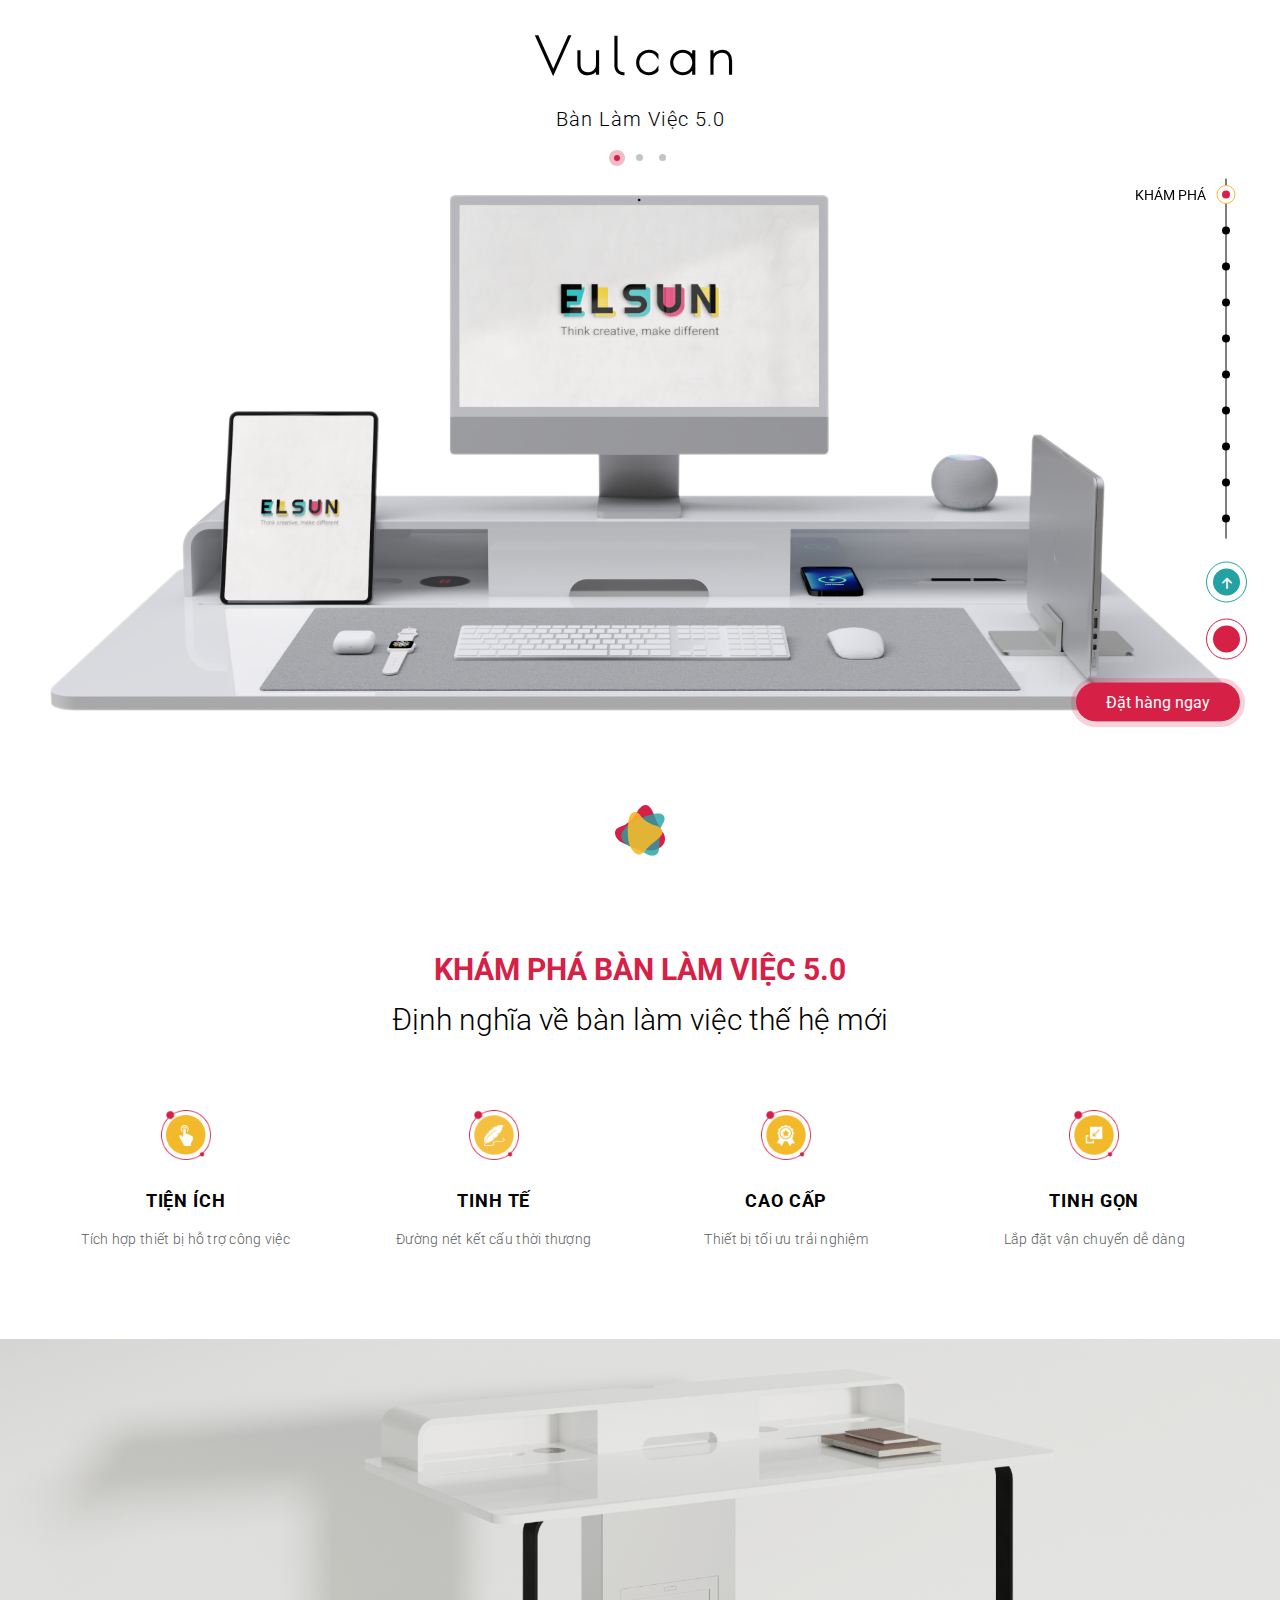
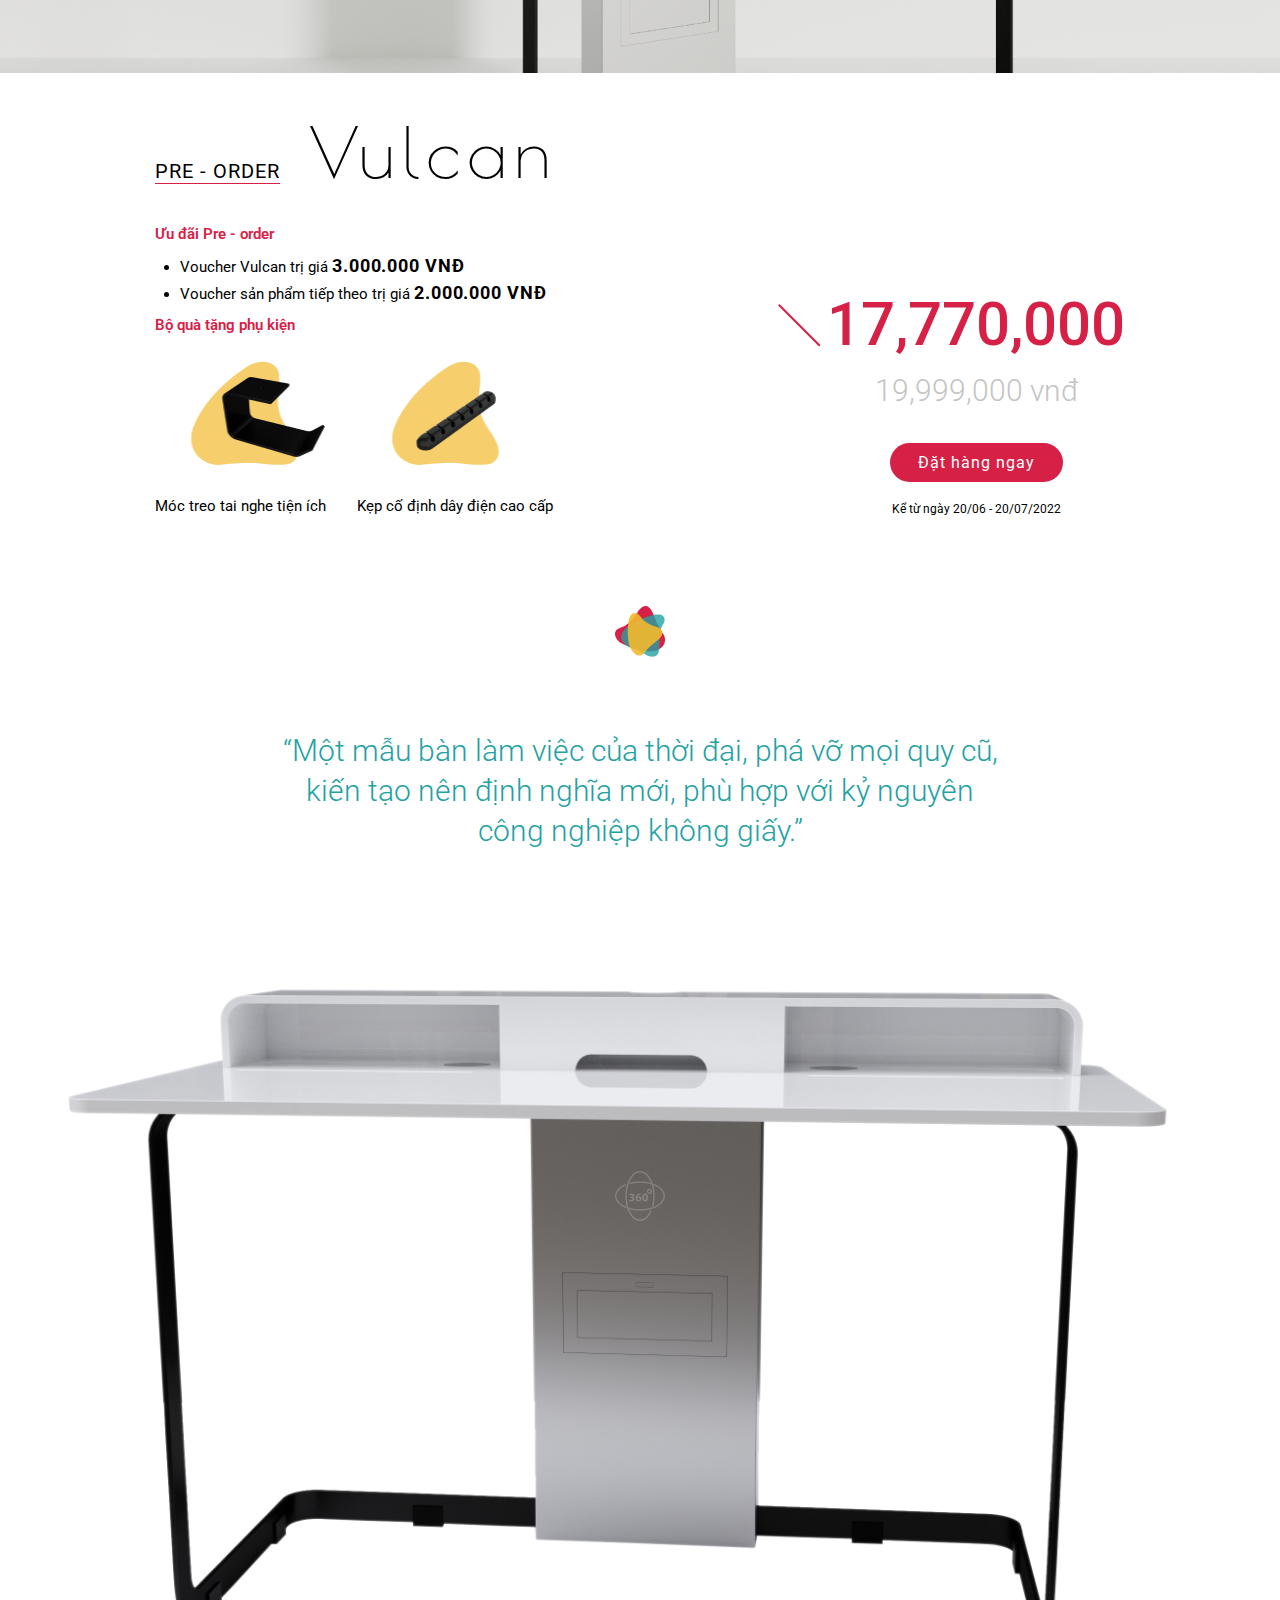
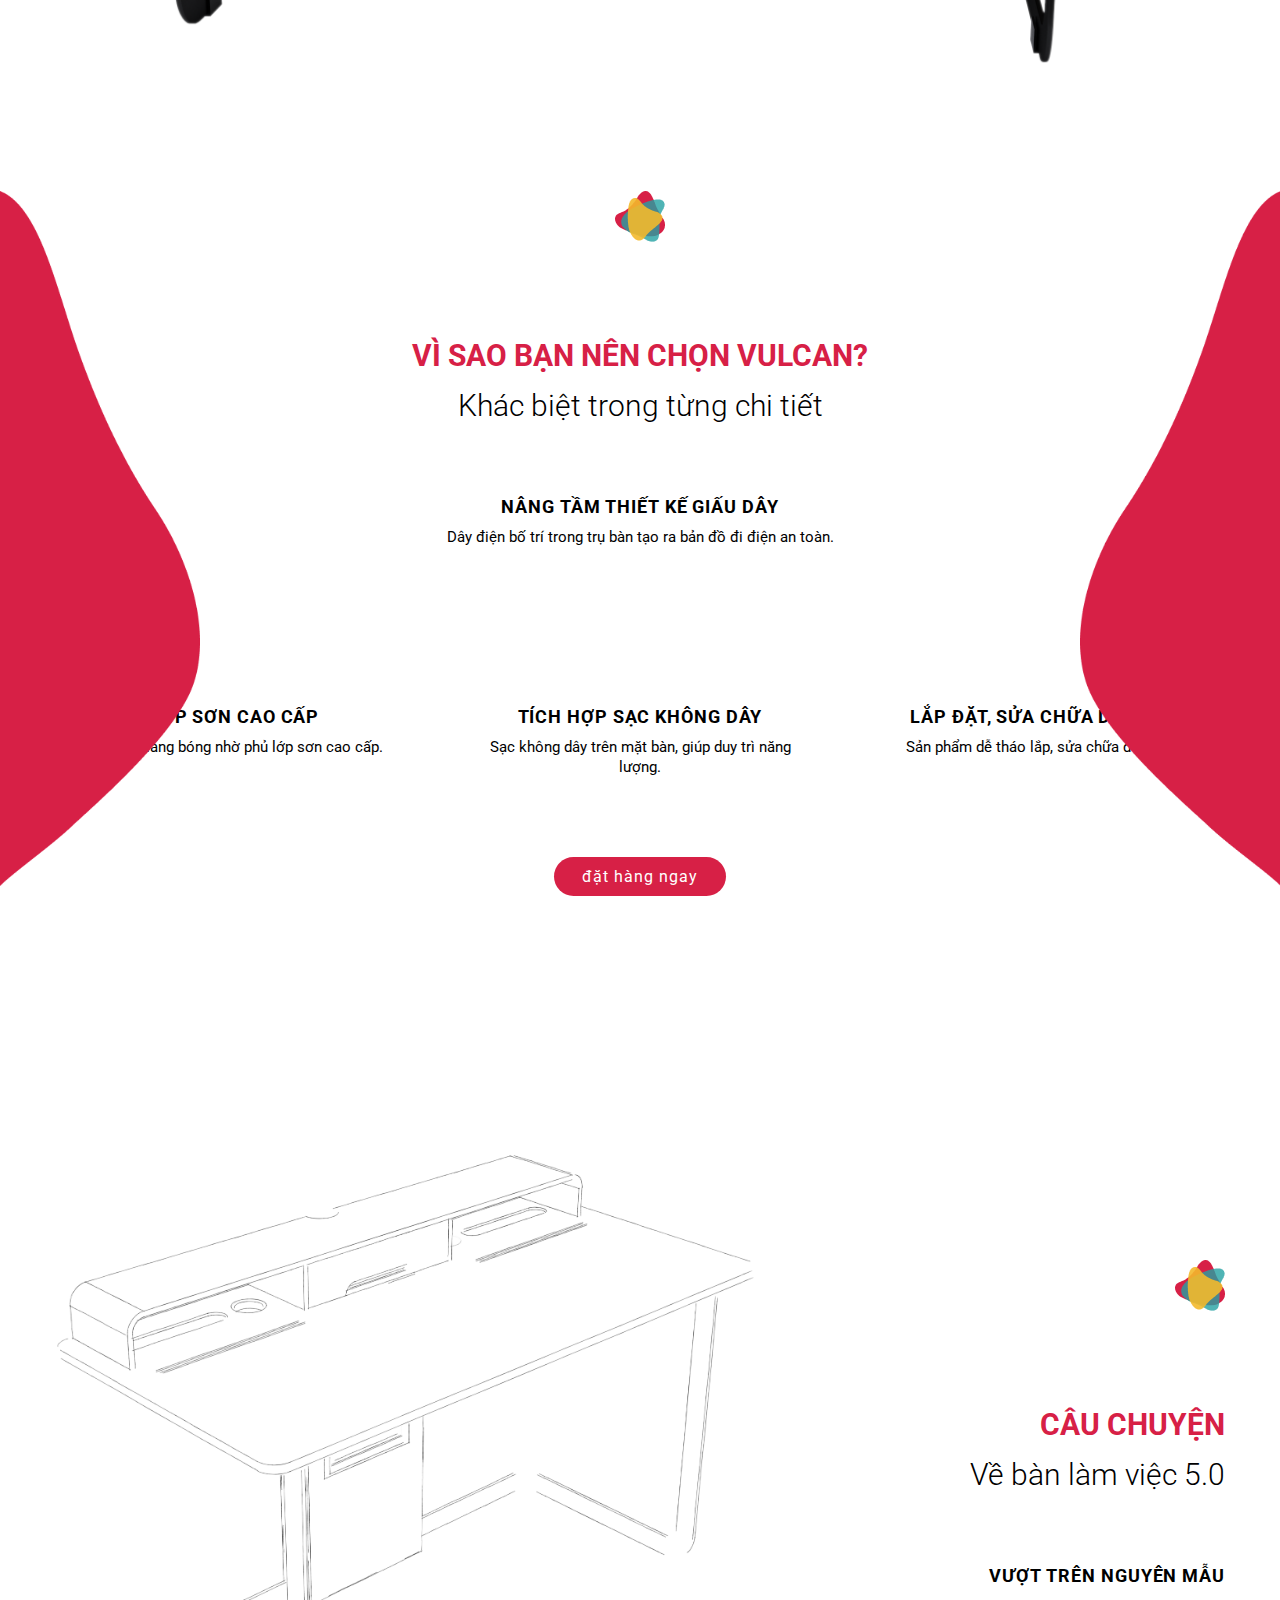
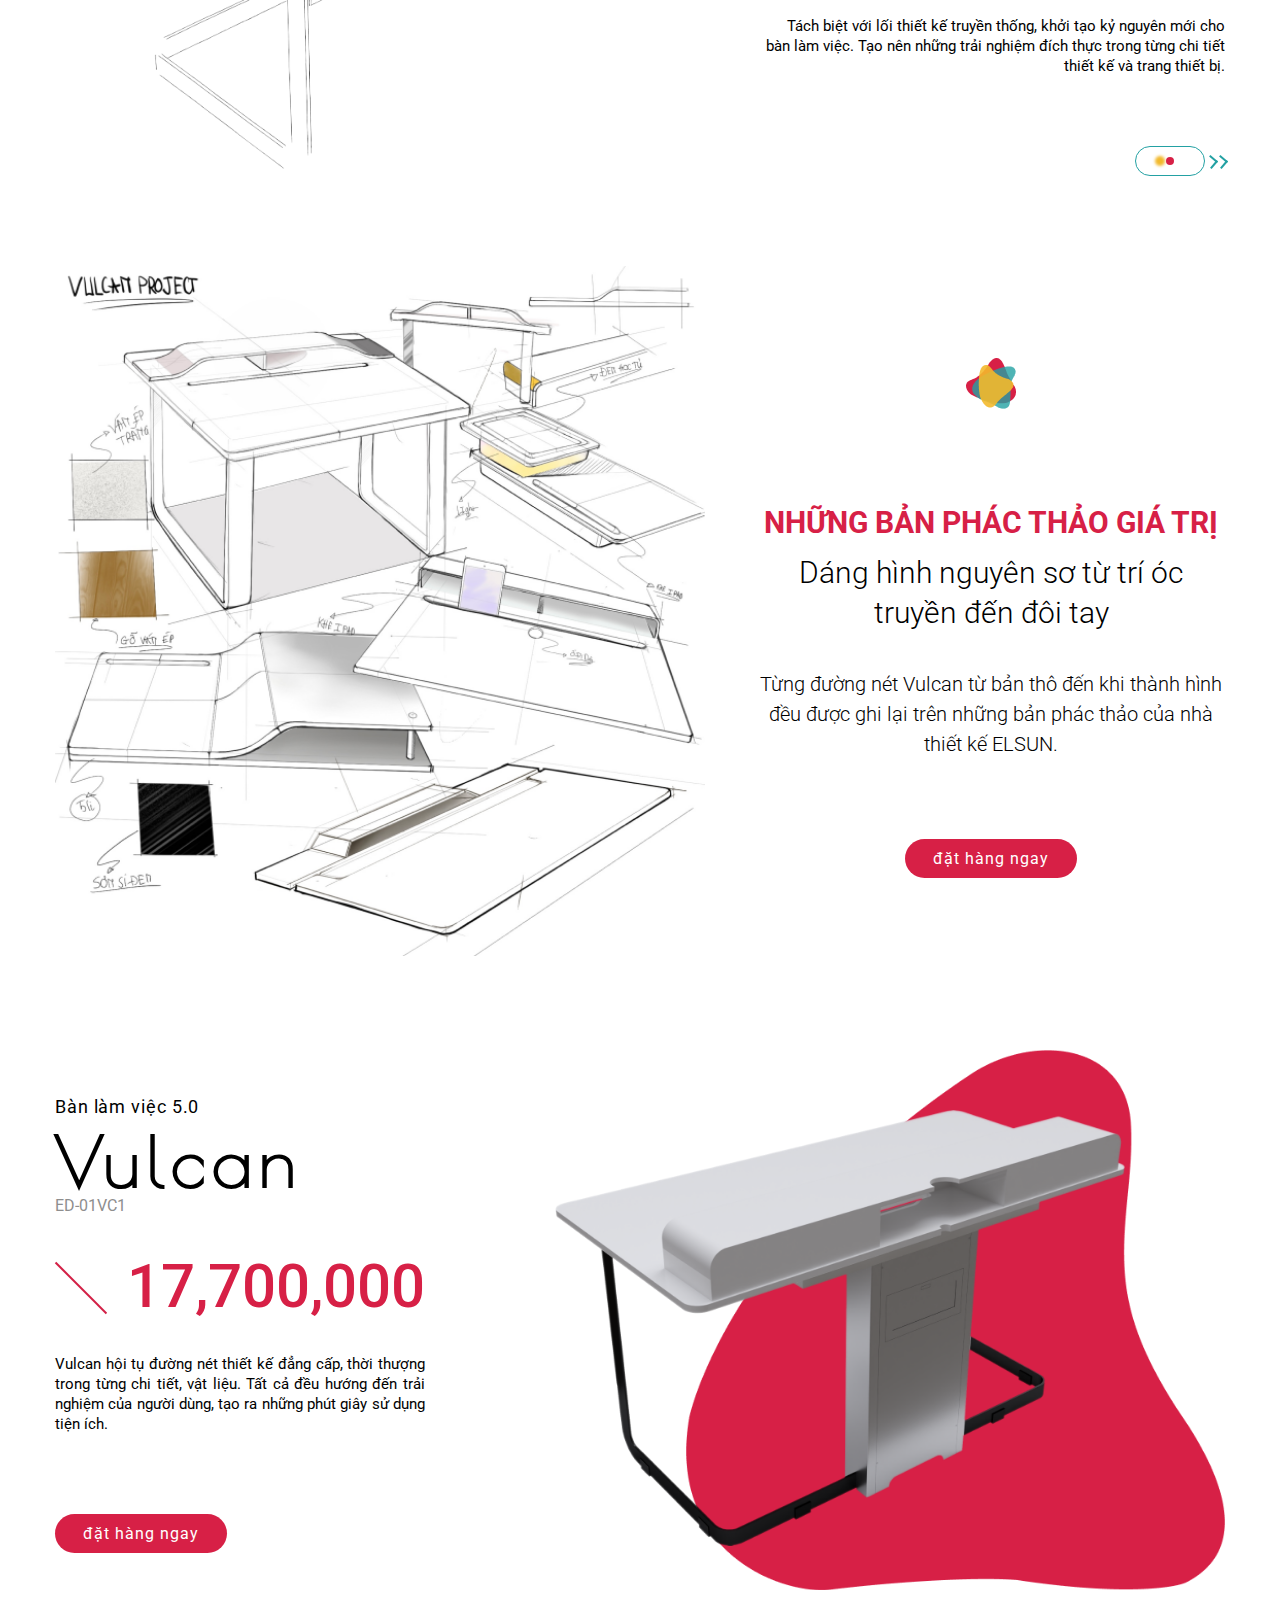
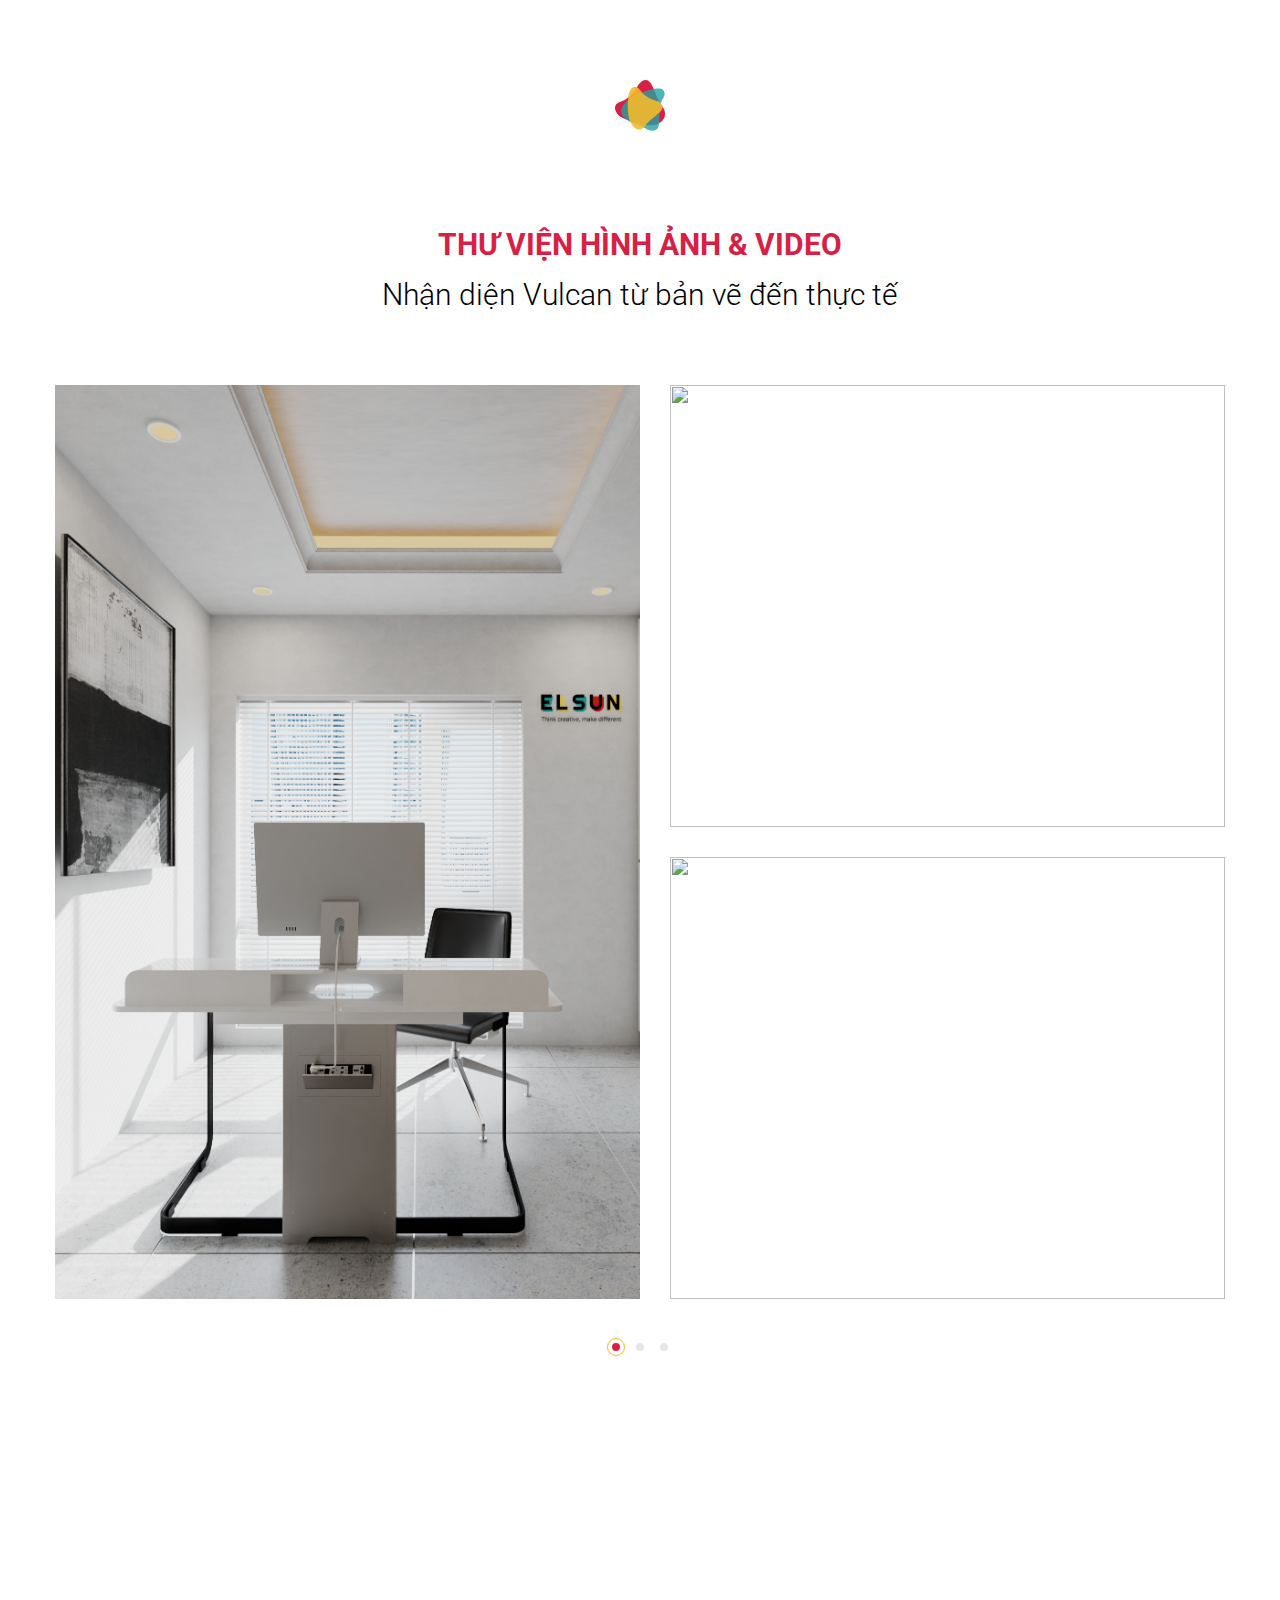
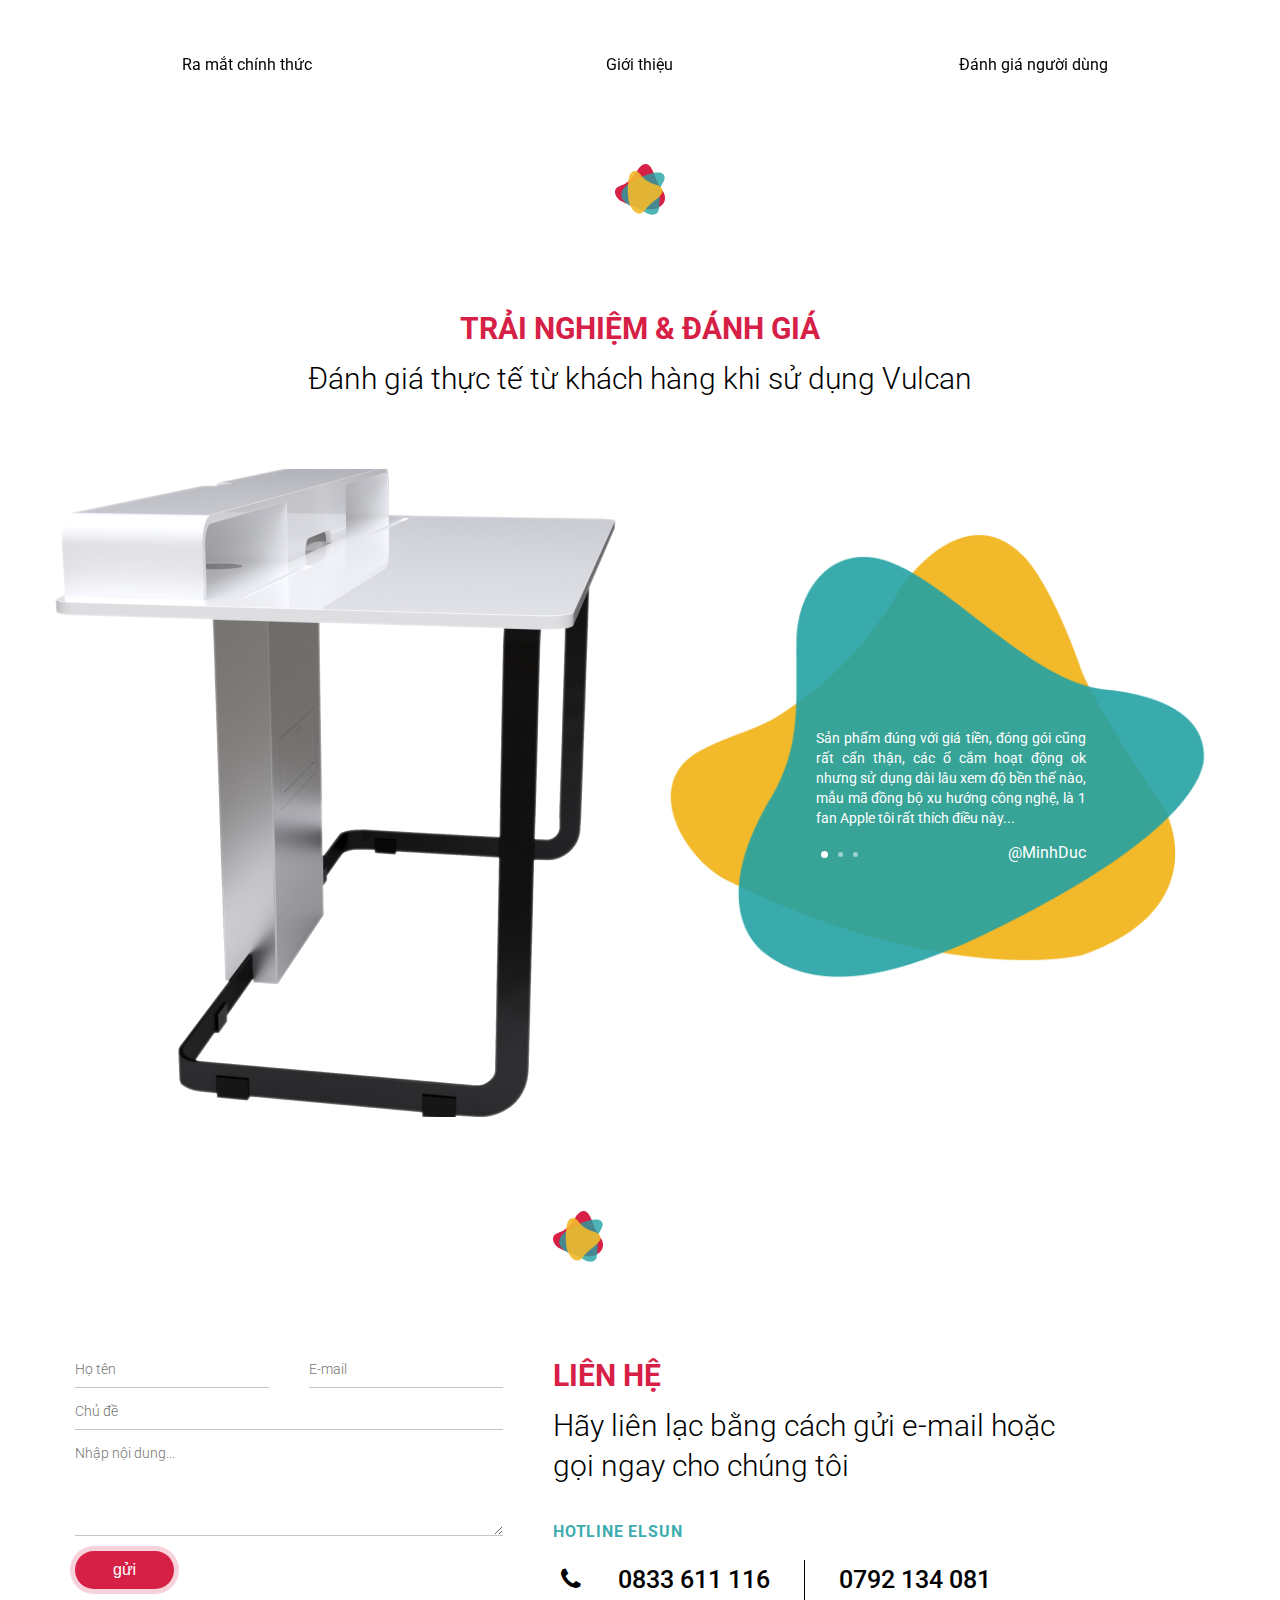
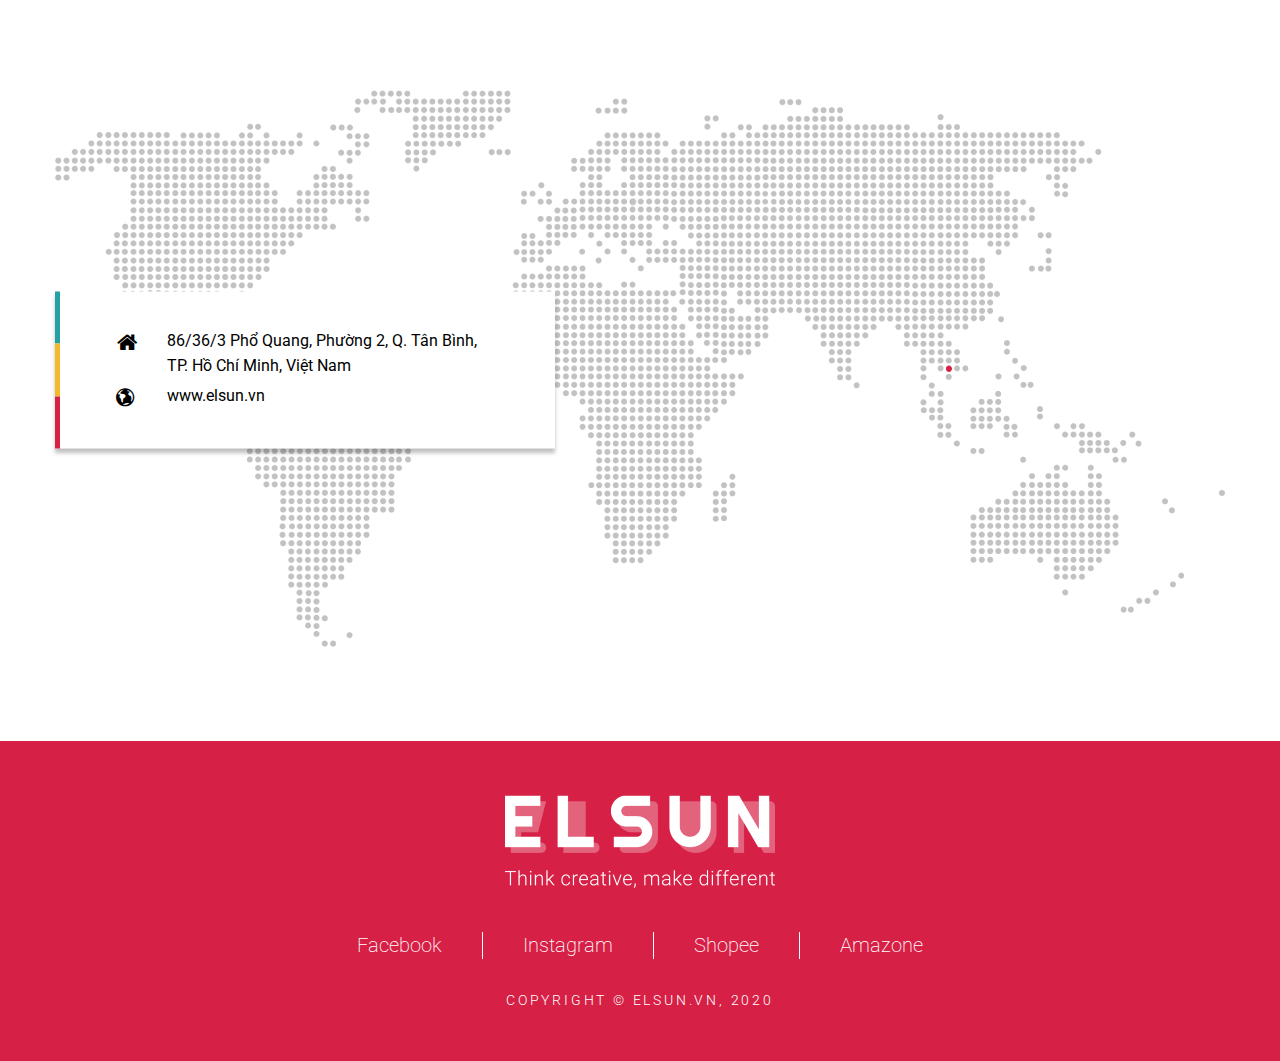
==== index.html @ 7893f5af "15062022" ====
<!DOCTYPE html>
<html lang="en">
  <head>
    <meta charset="UTF-8" />
    <meta http-equiv="X-UA-Compatible" content="IE=edge" />
    <meta name="viewport" content="width=device-width, initial-scale=1.0" />
    <title>VULCAN</title>
    <link rel="stylesheet" href="./assets/css/base.css" />
    <link rel="stylesheet" href="./assets/css/vulcan.css" />
    <link rel="stylesheet" href="./assets/css/multivulcan.css" />
    <link rel="stylesheet" href="./assets/css/fontello.css" />
    <link rel="stylesheet" href="./assets/css/owl.carousel.min.css" />
    <link rel="stylesheet" href="./assets/css/owl.theme.default.min.css" />

    <link
      rel="stylesheet"
      href="https://cdnjs.cloudflare.com/ajax/libs/font-awesome/6.1.1/css/all.min.css"
      integrity="sha512-KfkfwYDsLkIlwQp6LFnl8zNdLGxu9YAA1QvwINks4PhcElQSvqcyVLLD9aMhXd13uQjoXtEKNosOWaZqXgel0g=="
      crossorigin="anonymous"
      referrerpolicy="no-referrer"
    />
  </head>
  <body>
    <div id="app">
      <!-- header -->
      <!-- <section class="mb70px header">
        <div class="container">
          <div class="header-main">
            <div class="header-logo">
              <img src="./assets/images/logo.png" alt="" />
            </div>

            <ul class="header-menu">
              <li class="menu-item">
                <a
                  class="header-links"
                  href="http://www.elsun.vn"
                  target="_blank"
                  rel="noopener noreferrer"
                  ><i class="icon-header icon-globe"></i>www.elsun.vn</a
                >
              </li>
              <li class="menu-item">
                <a class="header-links" href="tel:+0833611166"
                  ><i class="icon-header icon-phone"></i>0833 611 166</a
                >
              </li>
              <li class="menu-item">
                <a class="header-links" href="tel:+0792134081">0792 134 081</a>
              </li>
              <li class="menu-item">
                <a class="header-links" href="tel:+0933316141">0933 316 141</a>
              </li>
            </ul>
            <div class="hamburger">
              <div class="bar"></div>
              <div class="bar"></div>
              <div class="bar"></div>
            </div>
          </div>
        </div>
      </section> -->
      <!-- Test -->
      <!-- Slider -->
      <section class="mb70px slider">
        <div class="container-fluid">
          <div class="slider-main">
            <div class="slider-item">
              <div class="slider-content active">
                <div class="slider-heading">vulcan</div>
                <h1 class="slider-title">bàn làm việc 5.0</h1>
              </div>
              <div class="slider-content">
                <div class="slider-heading">vulcan</div>
                <h1 class="slider-title">Thế hệ nội thất mới</h1>
              </div>
              <div class="slider-content">
                <div class="slider-heading">vulcan</div>
                <h1 class="slider-title">Nhìn - Chạm -Trải nghiệm</h1>
              </div>
            </div>

            <div class="panigation">
              <div class="btn active"></div>
              <div class="btn"></div>
              <div class="btn"></div>
            </div>
            <div class="slider-image">
              <img
                srcset="./assets/images/slider/slider.png 2x"
                alt=""
                class="slider-img"
              />
            </div>
          </div>
        </div>
      </section>
      <!-- Khác biệt -->
      <section id="khampha" class="mb70px different">
        <div class="container">
          <div class="different-main">
            <div class="vulcan-heading">
              <div class="vulcan-image">
                <img src="./assets/images/vector.png" alt="" />
              </div>
              <h1 class="global-title different-title">
                Khám phá bàn làm việc 5.0
              </h1>
              <div class="global-desc different-desc">
                Định nghĩa về bàn làm việc thế hệ mới
              </div>
            </div>

            <div class="different-list">
              <div class="different-item">
                <div class="different-img">
                  <img src="./assets/images/feature/tienich.png" alt="" />
                </div>
                <div class="different-content">
                  <h1 class="global-name different-name">tiện ích</h1>
                  <div class="different-text">
                    Tích hợp thiết bị hỗ trợ công việc
                  </div>
                </div>
              </div>
              <div class="different-item">
                <div class="different-img">
                  <img src="./assets/images/feature/tinhte.png" alt="" />
                </div>
                <div class="different-content">
                  <h1 class="global-name different-name">Tinh tế</h1>
                  <div class="different-text">
                    Đường nét kết cấu thời thượng
                  </div>
                </div>
              </div>
              <div class="different-item">
                <div class="different-img">
                  <img src="./assets/images/feature/caocap.png" alt="" />
                </div>
                <div class="different-content">
                  <h1 class="global-name different-name">Cao cấp</h1>
                  <div class="different-text">Thiết bị tối ưu trải nghiệm</div>
                </div>
              </div>
              <div class="different-item">
                <div class="different-img">
                  <img src="./assets/images/feature/tinhgon.png" alt="" />
                </div>
                <div class="different-content">
                  <h1 class="global-name different-name">Tinh gọn</h1>
                  <div class="different-text">Lắp đặt vận chuyển dễ dàng</div>
                </div>
              </div>
            </div>
          </div>
        </div>
      </section>

      <!-- Pre Order -->
      <section class="preorder mb70px">
        <div class="container-fluid">
          <div class="preorder-main">
            <div class="preorder-image">
              <img src="./assets/images/preorder/banner.png" alt="" />
            </div>
            <div class="container">
              <div class="preoder-content">
                <div class="preorder-left">
                  <div class="preorder-heading">
                    <span class="preorder-name">PRE - ORDER</span>
                    <span class="preorder-title">Vulcan</span>
                  </div>
                  <ul class="preorder-list">
                    <div class="preorder-list_name">Ưu đãi Pre - order</div>
                    <li class="preorder-item">
                      Voucher Vulcan trị giá <span>3.000.000 vnđ</span>
                    </li>
                    <li class="preorder-item">
                      Voucher sản phẩm tiếp theo trị giá
                      <span>2.000.000 vnđ</span>
                    </li>
                  </ul>
                  <div class="preorder-detail">
                    <div class="preorder-list_name">Bộ quà tặng phụ kiện</div>
                    <div class="preorder-detail_image">
                      <div class="preorder-detail_image_left">
                        <div class="preorder-img">
                          <img src="./assets/images/preorder/left.png" alt="" />
                        </div>
                        <span class="preorder-desc">
                          Móc treo tai nghe tiện ích
                        </span>
                      </div>

                      <div class="preorder-detail_image_right">
                        <div class="preorder-img">
                          <img
                            src="./assets/images/preorder/right.png"
                            alt=""
                          />
                        </div>
                        <span class="preorder-desc">
                          Kẹp cố định dây điện cao cấp
                        </span>
                      </div>
                    </div>
                  </div>
                </div>
                <div class="preorder-right">
                  <div class="preorder-price">
                    <div class="preorder-new">17,770,000</div>
                    <div class="preorder-old">19,999,000 vnđ</div>
                  </div>
                  <div class="preorder-click">
                    <a id="btn-modal" class="preorder-links btn-click"
                      >Đặt hàng ngay</a
                    >
                    <span class="preorder-sales"
                      >Kể từ ngày 20/06 - 20/07/2022</span
                    >
                  </div>
                </div>
              </div>
            </div>
          </div>
        </div>
      </section>
      <!-- 360 -->
      <section id="scroll360" class="image360">
        <div class="container">
          <div class="image360-main">
            <div class="vulcan-heading">
              <div class="vulcan-image">
                <img src="./assets/images/vector.png" alt="" />
              </div>
              <div class="global-desc image360-desc">
                “Một mẫu bàn làm việc của thời đại, phá vỡ mọi quy cũ, kiến tạo
                nên định nghĩa mới, phù hợp với kỷ nguyên công nghiệp không
                giấy.”
              </div>
            </div>

            <div class="icon-360">
              <img src="./assets/images/360/icon2.png" alt="" />
            </div>
            <div id="product_viewer"></div>

            <div class="content360">
              <span>Chạm, lướt khám phá bàn Vulcan</span>
            </div>
          </div>
        </div>
      </section>
      <!-- Tính năng -->
      <section id="visao" class="mb70px feature">
        <div class="container-fluid">
          <div class="feature-main">
            <div class="feature-left">
              <img src="./assets/images/feature/bg-left.png" alt="" />
            </div>
            <div class="feature-right">
              <img src="./assets/images/feature/bg-right.png" alt="" />
            </div>
            <div class="container">
              <div class="vulcan-heading">
                <div class="vulcan-image">
                  <img src="./assets/images/vector.png" alt="" />
                </div>
                <h1 class="global-title feature-title">
                  Vì sao bạn nên chọn VULCAN?
                </h1>
                <div class="global-desc feature-desc">
                  Khác biệt trong từng chi tiết
                </div>
              </div>

              <div class="feature-list">
                <div class="feature-item">
                  <div class="feature-content-left">
                    <div class="feature-up">
                      <h1 class="global-name feature-name">
                        Nâng tầm thiết kế giấu dây
                      </h1>
                      <div class="feature-description">
                        Dây điện bố trí trong trụ bàn tạo ra bản đồ đi điện an
                        toàn.
                      </div>
                    </div>
                  </div>

                  <div class="feature-image">
                    <img src="./assets/images/feature/matban.png" alt="" />
                  </div>

                  <div class="feature-content-right">
                    <div class="feature-content">
                      <h1 class="global-name feature-name">Lớp sơn cao cấp</h1>
                      <div class="feature-description">
                        Mặt bàn láng bóng nhờ phủ lớp sơn cao cấp.
                      </div>
                    </div>

                    <div class="feature-content">
                      <h1 class="global-name feature-name">
                        Tích hợp sạc không dây
                      </h1>
                      <div class="feature-description">
                        Sạc không dây trên mặt bàn, giúp duy trì năng lượng.
                      </div>
                    </div>

                    <div class="feature-content">
                      <h1 class="global-name feature-name">
                        Lắp đặt, sửa chữa dễ dàng
                      </h1>
                      <div class="feature-description">
                        Sản phẩm dễ tháo lắp, sửa chữa đơn giản.
                      </div>
                    </div>
                  </div>
                  <div class="cart-buy">
                    <a id="btn-modal" class="btn-click">
                      <span>đặt hàng ngay</span>
                    </a>
                  </div>
                </div>
              </div>
            </div>
          </div>
        </div>
      </section>

      <!-- Câu chuyện -->
      <section id="cauchuyen" class="mb70px story">
        <div class="container">
          <div class="vulcan-heading story-capital">
            <div class="vulcan-image story-image">
              <img src="./assets/images/vector.png" alt="" />
            </div>
            <h1 class="global-title story-title">Câu chuyện</h1>
            <div class="global-desc story-desc">Về bàn làm việc 5.0</div>
          </div>
          <div class="story-main">
            <div class="story-img">
              <img id="img-1" src="./assets/images/story/render2.png" alt="" />
              <img id="img-2" src="./assets/images/story/hinh3602.png" alt="" />
            </div>

            <div class="story-body">
              <div class="vulcan-heading story-reserve">
                <div class="vulcan-image story-image">
                  <img src="./assets/images/vector.png" alt="" />
                </div>
                <h1 class="global-title story-title">Câu chuyện</h1>
                <div class="global-desc story-desc">Về bàn làm việc 5.0</div>
              </div>
              <div class="story-list">
                <div class="story-item" id="story-1">
                  <div class="story-name">Vượt trên nguyên mẫu</div>
                  <div class="story-text">
                    Tách biệt với lối thiết kế truyền thống, khởi tạo kỷ nguyên
                    mới cho bàn làm việc. Tạo nên những trải nghiệm đích thực
                    trong từng chi tiết thiết kế và trang thiết bị.
                  </div>
                </div>
                <div class="story-item" id="story-2">
                  <div class="story-name">Tối ưu trải nghiệm</div>
                  <div class="story-text">
                    Toàn bộ thiết kế và trang thiết bị được tinh chỉnh tối đa
                    nhằm mang đến những trải nghiệm chân thực và thích thú cho
                    người sử dụng.
                  </div>
                </div>
              </div>
              <div class="checkbox">
                <div class="scrolldown" id="scrolldown">
                  <div class="chevrons">
                    <div class="chevrondown"></div>
                    <div class="chevrondown"></div>
                  </div>
                </div>
              </div>
            </div>

            <!-- <div class="checkbox-image">
              <label class="switch">
                <input type="checkbox" id="checkbox-img" />
                <span class="slip round"></span>
              </label>
            </div> -->
          </div>
          <!-- <div class="story-content">
            <span class="story-line"></span>
            <div class="story-item story-active">
              <h1 class="story-name">Vượt trên nguyên mẫu</h1>
              <div class="sotry-description">
                <p>
                  Tách biệt với lối thiết kế truyền thống, khởi tạo kỷ nguyên
                  mới cho bàn làm việc. Tạo nên những trải nghiệm đích thực
                  trong từng chi tiết thiết kế và trang thiết bị.
                </p>
              </div>
            </div>
            <div class="story-item">
              <h1 class="story-name">Tối ưu trải nghiệm</h1>
              <div class="sotry-description">
                <p>
                  Toàn bộ thiết kế và trang thiết bị được tinh chỉnh tối đa nhằm
                  mang đến những trải nghiệm chân thực và thích thú cho người sử
                  dụng.
                </p>
              </div>
            </div>
            <div class="story-item">
              <h1 class="story-name">Bắt kịp xu hướng</h1>
              <div class="sotry-description">
                <p>
                  Vulcan là sản phẩm hoàn hảo cho mọi không gian làm việc, ngay
                  cả tại nhà. Thiết bị tiện nghi và thiết kế giấu dây đẳng cấp
                  tạo nên góc làm việc đẳng cấp.
                </p>
              </div>
            </div>

            <div class="controls">
              <div class="box prev-btn">
                <i class="icon-click icon-left"></i>
              </div>
              <div class="box next-btn">
                <i class="icon-click icon-right"></i>
              </div>
            </div>
          </div> -->
        </div>
      </section>

      <!-- Outline -->
      <section id="phacthao" class="mb70px outline">
        <div class="container">
          <div class="outline-main">
            <div class="vulcan-heading outline-capital">
              <div class="vulcan-image">
                <img src="./assets/images/vector.png" alt="" />
              </div>
              <h1 class="global-title outline-title">
                NHỮNG BẢN PHÁC THẢO GIÁ TRỊ
              </h1>
              <div class="global-desc outline-desc">
                Dáng hình nguyên sơ từ trí óc truyền đến đôi tay
              </div>
            </div>
          </div>
          <div class="outline-body">
            <div class="outline-img">
              <img src="./assets/images/outline/outline.png" alt="" />
            </div>
            <div class="outline-content">
              <div class="vulcan-heading outline-reserve">
                <div class="vulcan-image">
                  <img src="./assets/images/vector.png" alt="" />
                </div>
                <h1 class="global-title outline-title">
                  NHỮNG BẢN PHÁC THẢO GIÁ TRỊ
                </h1>
                <div class="global-desc outline-desc">
                  Dáng hình nguyên sơ từ trí óc truyền đến đôi tay
                </div>
              </div>
              <!-- <div class="outline-name">bàn làm việc 5.0</div> -->
              <div class="outline-text">
                Từng đường nét Vulcan từ bản thô đến khi thành hình đều được ghi
                lại trên những bản phác thảo của nhà thiết kế ELSUN.
              </div>
              <!-- <a href="#" class="btn-click">đặt hàng ngay</a> -->
              <!-- <div class="cart-buy">
                <a href="#!" class="btn">
                  <svg width="180" height="60">
                    <defs>
                      <linearGradient id="grad1">
                        <stop
                          offset="0%"
                          style="
                            stop-color: rgb(215, 32, 70);
                            stop-opacity: 0.4;
                          "
                        />
                        <stop
                          offset="100%"
                          style="
                            stop-color: rgb(215, 32, 70);
                            stop-opacity: 0.4;
                          "
                        />
                      </linearGradient>
                    </defs>
                    <rect
                      x="5"
                      y="5"
                      rx="30px"
                      fill="none"
                      stroke="url(#grad1)"
                      width="170"
                      height="50"
                    ></rect>
                  </svg>
                  <span>đặt hàng ngay</span>
                </a>
              </div> -->
              <div class="cart-buy">
                <a href="#" class="btn-click">
                  <span>đặt hàng ngay</span>
                </a>
              </div>
            </div>
          </div>
        </div>
      </section>

      <!--meaning-->

      <!-- Price -->
      <section id="gia" class="mb70px price">
        <div class="container">
          <h1 class="price-title price-capital">
            Bàn làm việc 5.0
            <p>Vulcan</p>
          </h1>
          <div class="price-main">
            <div class="price-heading">
              <h1 class="price-title price-reserve">
                Bàn làm việc 5.0
                <p>Vulcan</p>
              </h1>
              <div class="price-category">ED-01VC1</div>
              <div class="price-price">17,700,000</div>
              <div class="price-desc">
                Vulcan hội tụ đường nét thiết kế đẳng cấp, thời thượng trong
                từng chi tiết, vật liệu. Tất cả đều hướng đến trải nghiệm của
                người dùng, tạo ra những phút giây sử dụng tiện ích.
              </div>
              <div class="cart-buy left">
                <a href="#" class="btn-click">
                  <span>đặt hàng ngay</span>
                </a>
              </div>
            </div>
            <div class="price-image">
              <img src="./assets/images/price/bansach.png" alt="" />
            </div>
          </div>
        </div>
      </section>

      <!-- Image/ Video -->
      <section id="media" class="mb70px media">
        <div class="container">
          <div class="media-main">
            <div class="vulcan-heading">
              <div class="vulcan-image">
                <img src="./assets/images/vector.png" alt="" />
              </div>
              <h1 class="global-title media-title">
                THƯ VIỆN HÌNH ẢNH & VIDEO
              </h1>
              <div class="global-desc media-desc">
                Nhận diện Vulcan từ bản vẽ đến thực tế
              </div>
            </div>

            <div class="media-list">
              <div class="media-image activeddd">
                <div class="media-group">
                  <div class="media-big">
                    <a
                      href="assets/images/media/media1.png"
                      target="_blank"
                      rel="noopener noreferrer"
                    >
                      <img
                        src="./assets/images/media/media1.png"
                        alt=""
                        class="media-img"
                      />
                    </a>
                  </div>
                  <div class="media-small">
                    <div class="media-small_up">
                      <a
                        href="./assets/images/media/media2.png"
                        target="_blank"
                        rel="noopener noreferrer"
                      >
                        <img
                          src="./assets/images/media/media2.png"
                          alt=""
                          class="media-img"
                        />
                      </a>
                    </div>
                    <div class="media-small_down">
                      <a
                        href="./assets/images/media/media3.png"
                        target="_blank"
                        rel="noopener noreferrer"
                      >
                        <img
                          src="./assets/images/media/media3.png"
                          alt=""
                          class="media-img"
                        />
                      </a>
                    </div>
                  </div>
                </div>
              </div>
              <div class="media-image">
                <div class="media-group">
                  <div class="media-big">
                    <a
                      href="./assets/images/media/media4.png"
                      target="_blank"
                      rel="noopener noreferrer"
                    >
                      <img
                        src="./assets/images/media/media4.png"
                        alt=""
                        class="media-img"
                      />
                    </a>
                  </div>
                  <div class="media-small">
                    <div class="media-small_up">
                      <a
                        href="./assets/images/media/media5.png"
                        target="_blank"
                        rel="noopener noreferrer"
                      >
                        <img
                          src="./assets/images/media/media5.png"
                          alt=""
                          class="media-img"
                        />
                      </a>
                    </div>
                    <div class="media-small_down">
                      <a
                        href="./assets/images/media/media6.png"
                        target="_blank"
                        rel="noopener noreferrer"
                      >
                        <img
                          src="./assets/images/media/media6.png"
                          alt=""
                          class="media-img"
                        />
                      </a>
                    </div>
                  </div>
                </div>
              </div>
              <div class="media-image">
                <div class="media-group">
                  <div class="media-big">
                    <a
                      href="./assets/images/media/media7.png"
                      target="_blank"
                      rel="noopener noreferrer"
                    >
                      <img
                        src="./assets/images/media/media7.png"
                        alt=""
                        class="media-img"
                      />
                    </a>
                  </div>
                  <div class="media-small">
                    <div class="media-small_up">
                      <a
                        href="./assets/images/media/media8.png"
                        target="_blank"
                        rel="noopener noreferrer"
                      >
                        <img
                          src="./assets/images/media/media8.png"
                          alt=""
                          class="media-img"
                        />
                      </a>
                    </div>
                    <div class="media-small_down">
                      <a
                        href="./assets/images/media/media9.png"
                        target="_blank"
                        rel="noopener noreferrer"
                      >
                        <img
                          src="./assets/images/media/media9.png"
                          alt=""
                          class="media-img"
                        />
                      </a>
                    </div>
                  </div>
                </div>
              </div>
            </div>

            <div class="media-pani">
              <div class="media-btn activeddd"></div>
              <div class="media-btn"></div>
              <div class="media-btn"></div>
            </div>

            <div class="owl-carousel media-video">
              <div class="video-item">
                <iframe
                  width="100%"
                  height="100%"
                  src="https://www.youtube.com/embed/qHZz2YJP-ew?autoplay=1&mute=1"
                  allowfullscreen
                >
                </iframe>

                <span>Ra mắt chính thức</span>
              </div>
              <div class="video-item">
                <iframe
                  width="100%"
                  height="100%"
                  src="https://www.youtube.com/embed/Mk-yMvfuTOM?autoplay=1&mute=1"
                  allowfullscreen
                >
                </iframe>
                <span>Giới thiệu</span>
              </div>
              <div class="video-item">
                <iframe
                  width="100%"
                  height="100%"
                  src="https://www.youtube.com/embed/tgbNymZ7vqY?autoplay=1&mute=1"
                  allowfullscreen
                >
                </iframe>
                <span>Đánh giá người dùng</span>
              </div>
            </div>
          </div>
        </div>
      </section>

      <!--experience-->
      <section id="trainghiem" class="mb70px experience">
        <div class="container">
          <div class="experience-main">
            <div class="vulcan-heading experience-heading">
              <div class="vulcan-image">
                <img src="./assets/images/vector.png" alt="" />
              </div>
              <h1 class="global-title experience-title">
                trải nghiệm & đánh giá
              </h1>
              <div class="global-desc experience-desc">
                Đánh giá thực tế từ khách hàng khi sử dụng Vulcan
              </div>
            </div>

            <div class="experience-body">
              <div class="experience-image">
                <img src="./assets/images/experience/experience.png" alt="" />
              </div>
              <div class="experience-content">
                <div class="experience-images">
                  <img src="./assets/images/experience/vector2.png" alt="" />
                  <div class="experience-list">
                    <div class="experience-items change">
                      <!-- <div class="experience-titlee">sản phẩm rất hài lòng</div> -->
                      <div class="experience-descc">
                        Sản phẩm đúng với giá tiền, đóng gói cũng rất cẩn thận,
                        các ổ cắm hoạt động ok nhưng sử dụng dài lâu xem độ bền
                        thế nào, mẫu mã đồng bộ xu hướng công nghệ, là 1 fan
                        Apple tôi rất thích điều này...
                      </div>
                      <div class="experience-name">@MinhDuc</div>
                    </div>
                    <div class="experience-items">
                      <!-- <div class="experience-titlee">sản phẩm rất hài lòng</div> -->
                      <div class="experience-descc">
                        Ờ mây zing gút chóp em, sản phẩm rất tuyệt vời, nhân
                        viên nhiệt tình, đóng gói sản phẩm cẩn thận, tôi sẽ giới
                        thiệu nhiều người biết tới sản phẩm này..
                      </div>
                      <div class="experience-name">@Mr.SiroQuangTri</div>
                    </div>
                    <div class="experience-items">
                      <!-- <div class="experience-titlee">sản phẩm rất hài lòng</div> -->
                      <div class="experience-descc">
                        Màu trắng có làm em lo lắng, không thể trượt phát lào,
                        sản phẩm rất tuyệt và đẹp hơn những gì tôi mong
                        đợi...Perfect.
                      </div>
                      <div class="experience-name">@BoyTienGiang</div>
                    </div>
                    <div class="experience-avt">
                      <div class="experience-nagi">
                        <div class="experience-btn change"></div>
                        <div class="experience-btn"></div>
                        <div class="experience-btn"></div>
                      </div>
                    </div>
                  </div>
                </div>
              </div>
            </div>
          </div>
        </div>
      </section>

      <!-- contact -->
      <section id="lienhe" class="mb70px contact">
        <div class="container">
          <div class="contact-main">
            <form action="" class="form-contact">
              <div class="form-field col half-width">
                <input
                  type="text"
                  name="name"
                  id="name"
                  placeholder="Họ tên"
                  class="control-form"
                  required
                />
              </div>
              <div class="form-field col half-width">
                <input
                  type="text"
                  name="email"
                  id="email"
                  placeholder="E-mail"
                  class="control-form"
                  required
                />
              </div>
              <div class="form-field col full-width">
                <input
                  type="text"
                  name="title"
                  id="title"
                  placeholder="Chủ đề"
                  class="control-form"
                  required
                />
              </div>
              <div class="form-field col full-width">
                <textarea
                  name="description"
                  id="description"
                  rows="5"
                  placeholder="Nhập nội dung..."
                  class="control-form"
                ></textarea>
              </div>
              <div class="form-field col form-width">
                <input type="submit" class="submit-btn" value="gửi" />
              </div>
            </form>

            <!-- <div class="clear"></div> -->
            <div class="contact-body">
              <div class="vulcan-heading contact-heading">
                <div class="left vulcan-image">
                  <img src="./assets/images/vector.png" alt="" />
                </div>
                <div class="contact-title global-title">Liên hệ</div>
                <div class="contact-desc global-desc">
                  Hãy liên lạc bằng cách gửi e-mail hoặc gọi ngay cho chúng tôi
                </div>
              </div>
              <div class="contact-content">
                <h1 class="contact-name">hotline elsun</h1>
                <ul class="contact-hotline">
                  <li class="contact-item">
                    <a href="tel:+84833611116"
                      ><i class="icon-header icon-phone"></i>0833 611 116</a
                    >
                  </li>
                  <li class="contact-item">
                    <a href="tel:+84792134081">0792 134 081</a>
                  </li>
                </ul>
              </div>
            </div>
          </div>
        </div>
      </section>
      <!-- Maps -->
      <section class="mb70px maps">
        <div class="container">
          <div class="maps-main">
            <div class="maps-image">
              <img src="./assets/images/maps.png" alt="" />
              <div class="maps-content">
                <div class="maps-item maps-address">
                  <i class="maps-icon icon-home"></i>
                  <a href="#"
                    >86/36/3 Phổ Quang, Phường 2, Q. Tân Bình, TP. Hồ Chí Minh,
                    Việt Nam</a
                  >
                </div>
                <div class="maps-item maps-website">
                  <i class="maps-icon icon-web"></i>
                  <a href="#">www.elsun.vn</a>
                </div>
                <span class="span-top"></span>
                <span class="span-center"></span>
                <span class="span-bottom"></span>
              </div>
            </div>
          </div>
        </div>
      </section>
      <!-- Footer -->
      <section class="footer">
        <div class="container-fluid">
          <div class="footer-main">
            <div class="footer-item">
              <div class="footer-img">
                <img src="./assets/images/footer.png" alt="" />
              </div>
            </div>
            <div class="footer-item">
              <ul class="footer-menu">
                <li class="menu-item">
                  <a
                    target="_blank"
                    href="https://www.facebook.com/noithatELSUN"
                    >Facebook</a
                  >
                </li>
                <li class="menu-item">
                  <a
                    target="_blank"
                    href="https://www.instagram.com/elsunsmart.official/"
                    >Instagram</a
                  >
                </li>
                <li class="menu-item">
                  <a target="_blank" href="https://shopee.vn/noithatelsun"
                    >Shopee</a
                  >
                </li>
                <li class="menu-item"><a href="#">Amazone</a></li>
              </ul>
              <div class="footer-icons">
                <a
                  target="_blank"
                  href="https://www.facebook.com/noithatELSUN"
                  class="icon-footer"
                  ><i class="icon-facebook"></i
                ></a>
                <a
                  target="_blank"
                  href="https://www.instagram.com/elsunsmart.official/"
                  class="icon-footer"
                  ><i class="icon-instagram"></i
                ></a>
                <a target="_blank" href="" class="icon-footer"
                  ><i class="icon-amazon"></i
                ></a>
                <a
                  target="_blank"
                  href="https://shopee.vn/noithatelsun"
                  class="icon-footer"
                >
                  <svg
                    fill="#d72046"
                    xmlns="http://www.w3.org/2000/svg"
                    viewBox="0 0 50 50"
                    width="12px"
                    height="12px"
                  >
                    <path
                      stroke-width="0.5"
                      d="M 25 1 C 19.672869 1 15.604123 5.9531422 15.166016 12 L 5.0585938 12 C 3.9235937 12 2.999376 12.980995 3.0625 14.113281 L 4.7871094 44.285156 C 4.9365844 46.922145 7.1369035 49 9.7773438 49 L 40.222656 49 C 42.863851 49 45.063433 46.921831 45.212891 44.285156 L 46.9375 14.115234 C 47.002643 12.982141 46.076406 12 44.941406 12 L 34.833984 12 C 34.395877 5.9531422 30.327131 1 25 1 z M 25 3 C 29.036936 3 32.408924 6.8867916 32.835938 12 L 17.164062 12 C 17.591075 6.8867916 20.963064 3 25 3 z M 5.0585938 14 L 15.832031 14 A 1.0001 1.0001 0 0 0 16.158203 14 L 33.832031 14 A 1.0001 1.0001 0 0 0 34.158203 14 L 44.941406 14 L 43.216797 44.171875 C 43.126254 45.7692 41.823461 47 40.222656 47 L 9.7773438 47 C 8.177784 47 6.8737281 45.768887 6.7832031 44.171875 L 5.0585938 14.001953 L 5.0585938 14 z M 25.074219 18.001953 C 20.760219 18.001953 17.507812 20.689906 17.507812 24.253906 C 17.507812 28.283906 21.2555 29.653328 24.5625 30.861328 C 28.5665 32.324328 30.998047 33.441516 30.998047 36.603516 C 30.998047 39.045516 28.267156 41.033203 24.910156 41.033203 C 21.155156 41.033203 17.973406 38.291672 17.941406 38.263672 L 16.826172 39.90625 C 17.638172 40.56425 20.921156 43.007812 24.910156 43.007812 C 29.430156 43.007813 32.972703 40.194516 32.970703 36.603516 C 32.970703 31.833516 28.864234 30.330813 25.240234 29.007812 C 21.657234 27.696812 19.480469 26.724906 19.480469 24.253906 C 19.480469 21.775906 21.833219 19.976562 25.074219 19.976562 C 27.235219 19.976562 29.115719 20.794703 30.136719 21.345703 C 30.308719 21.437703 30.761672 21.709906 31.013672 21.878906 L 32.035156 20.216797 C 31.801156 20.064797 28.921219 18.001953 25.074219 18.001953 z"
                    />
                  </svg>
                </a>
              </div>
            </div>
            <div class="footer-item">
              <div class="footer-copyright">Copyright &copy elsun.vn, 2020</div>
            </div>
          </div>
        </div>
      </section>

      <div class="scrollMain">
        <nav class="scrollTop">
          <ul class="scroll-list">
            <li class="scroll-item">
              <a href="#khampha" class="croll-links activedd">
                <span>Khám phá</span>
              </a>
            </li>
            <li class="scroll-item">
              <a href="#visao" class="croll-links">
                <span>Vì sao</span>
              </a>
            </li>
            <li class="scroll-item">
              <a href="#scroll360" class="croll-links">
                <span>Hình 360</span>
              </a>
            </li>
            <li class="scroll-item">
              <a href="#cauchuyen" class="croll-links">
                <span>Câu chuyện</span>
              </a>
            </li>
            <li class="scroll-item">
              <a href="#phacthao" class="croll-links">
                <span>Phác thảo</span>
              </a>
            </li>
            <li class="scroll-item">
              <a href="#ynghia" class="croll-links">
                <span>Ý nghĩa</span>
              </a>
            </li>
            <li class="scroll-item">
              <a href="#gia" class="croll-links">
                <span>Giá thành</span>
              </a>
            </li>
            <li class="scroll-item">
              <a href="#media" class="croll-links">
                <span>Hình ảnh và Video</span>
              </a>
            </li>
            <li class="scroll-item">
              <a href="#trainghiem" class="croll-links">
                <span>Trải ngiệm và đánh giá</span>
              </a>
            </li>
            <li class="scroll-item">
              <a href="#lienhe" class="croll-links">
                <span>liên hệ</span>
              </a>
            </li>
          </ul>
        </nav>
        <div class="scroll-contact">
          <div class="social social-backtop" id="backtop">
            <i class="icon-up"></i>
          </div>
          <div class="social social-msg">
            <i class="fa-brands fa-facebook-messenger"></i>
          </div>
          <div class="scroll-buy">
            <a href="">Đặt hàng ngay</a>
          </div>
        </div>
      </div>
      <div class="scroll-buy sroll-reverse">
        <a href="">Đặt hàng ngay</a>
      </div>
    </div>
    <div class="modal-hero" id="modal">
      <div class="modal-preorder">
        <div class="modal-main">
          <form class="preorder-form">
            <div class="preorder-field">
              <label for=""
                >1 <i class="icon-right"> </i> Họ tên của bạn?
              </label>
              <input
                type="text"
                name="name"
                id="name"
                class="preorder-control"
              />
            </div>
            <div class="preorder-field">
              <label for="email"
                >2 <i class="icon-right"> </i> Địa chỉ email của bạn là gì?
              </label>
              <input
                type="text"
                name="email"
                id="email"
                class="preorder-control"
              />
            </div>
            <div class="preorder-field">
              <label for="phone"
                >3 <i class="icon-right"> </i>Số điện thoại để chúng tôi có thể
                liên lạc với bạn?
              </label>
              <input
                type="text"
                name="phone"
                id="phone"
                class="preorder-control"
              />
            </div>
            <div class="preorder-field">
              <label for="address"
                >4 <i class="icon-right"> </i>Và địa chỉ giao hàng của bạn?
              </label>
              <input
                type="text"
                name="address"
                id="address"
                class="preorder-control"
              />
            </div>
            <div class="preorder-submit">
              <span class="modal-name">elsun.vn, 2020</span>
              <div class="preorder-field_group">
                <button type="submit" id="btn-submit">Hoàn tất</button>
                <span><i class="icon-check"></i></span>
              </div>
            </div>
          </form>
          <div id="close">
            <span>Thoát</span>
            <i class="icon-logout"></i>
          </div>
        </div>
      </div>
    </div>

    <script src="./assets/js/jquery-3.6.0.min.js"></script>
    <script src="./assets/js/product-viewer.js"></script>
    <script src="./assets/js/owl.carousel.js"></script>
    <script src="./assets/js/app.js"></script>
    <script src="./assets/js/owl.carousel.min.js"></script>
    <script>
      // var sections = $("section");
      // var navs = $(".scrollTop");
      // var nav_height = navs.outerHeight();

      // $(window).on("scroll", function () {
      //   var cur_pos = $(this).scrollTop();
      //   console.log(cur_pos);

      //   sections.each(function () {
      //     var top = $(this).offset().top - nav_height;
      //     var bottom = top + $(this).outerHeight();

      //     if (cur_pos >= top && cur_pos <= bottom) {
      //       navs.find("a").removeClass("activedd");
      //       sections.removeClass("activedd");

      //       $(this).addClass("activedd");

      //       navs
      //         .find('a[href="#' + $(this).attr("id") + '"]')
      //         .addClass("active");
      //     }
      //   });
      // });

      // navs.find("a").on("click", function () {
      //   var $el = $(this),
      //     id = $el.attr("href");

      //   $("html, body").animate(
      //     {
      //       scrollTop: $(id).offset().top - nav_height,
      //     },
      //     500
      //   );

      //   return false;
      // });
    </script>

    <script></script>
    <script>
      $(".btn-click").on("click", function () {
        $("#modal").fadeIn();
        $("#app").fadeOut();
      });
      $("#btn-submit").on("click", function () {
        $("#modal").fadeOut();
        $("#app").fadeIn();
      });
      $("#close").on("click", function () {
        $("#modal").fadeOut();
        $("#app").fadeIn();
      });
    </script>
  </body>
</html>
---- assets/css/base.css ----
.global-desc {
  font-weight: 300;
  font-size: 30px;
  line-height: 40px;
  color: var(--black-color);
  text-align: center;
}
.global-title {
  padding-top: 90px;
  font-weight: 700;
  font-size: 30px;
  line-height: 40px;
  color: var(--primary-color);
  text-align: center;
  margin-bottom: 10px;
  text-transform: uppercase;
}
.global-name {
  font-weight: 700;
  font-size: 18px;
  line-height: 21px;
  text-transform: uppercase;
  letter-spacing: 0.05em;
}

/* .btn-click{
    position: relative;
    background: var(--primary-color);
    color: var(--white-color);
    border-radius: 20px;
    padding: 10px 28px;
    text-decoration: none;
    
}
.btn-click:hover{
    opacity: 0.7;
}
.btn-click::before{
    content: "";
    position: absolute;
    border-radius: 30px;
    background: rgba(215, 32, 70, 0.2);
    padding: 5px;
    width: 100%;
    height: 100%;
    top: 50%;
    left: 50%;
    transform: translateX(-50%) translateY(-50%);
} */

/* .cart-buy.left {
  text-align: left;
}
.cart-buy {
  text-align: center;
}
.btn {
  position: relative;
  /display: block;
  /display: inline-block;
  border-radius: 20px;
  background: #d72046;
  width: 160px;
  height: 40px;
}

.btn span {
  position: absolute;
  left: 50%;
  top: 50%;
  transform: translate(-50%, -50%);
  color: white;
  font-weight: 400;
  font-size: 16px;
  text-align: center;
  width: 100%;
}
.btn svg {
  position: absolute;
  top: 50%;
  left: 50%;
  transform: translate(-50%, -50%);
}

.btn svg rect {
  stroke-width: 4;
  stroke-dasharray: 353, 0;
  stroke-dashoffset: 0;
  -webkit-transition: all 600ms ease;
  transition: all 600ms ease;
}

.btn:hover svg rect {
  stroke-width: 4;
  stroke-dasharray: 104, 350;
  stroke-dashoffset: 255;
} */
.cart-buy.left {
  text-align: left;
}
.btn-click {
  color: var(--white-color);
  background: #d72046;
  font-weight: 400;
  font-size: 16px;
  line-height: 19px;
  letter-spacing: 1px;
  padding: 10px 28px;
  border: none;
  border-radius: 20px;
  position: relative;
  z-index: 1;
  transition: all 0.3s ease-in-out 0s;
  text-decoration: none;
  cursor: pointer;
}
.btn-click:focus,
.btn-click:hover {
  background: #d72046;
  transform: translateY(-6px);
}
.btn-click:before {
  content: "";
  min-width: calc(100% + 10px);
  min-height: calc(100% + 10px);
  border-radius: 50px;
  border: 5px solid rgba(215, 32, 70, 0.2);
  box-shadow: 0 0 10px #d72046;
  opacity: 0;
  transform: translateX(-50%) translateY(-50%) scale(0.5);
  position: absolute;
  top: 50%;
  left: 50%;
  transition: all 0.3s ease-in-out 0s;
}
.btn-click:hover:before {
  opacity: 1;
  transform: translateX(-50%) translateY(-50%) scale(1);
}
---- assets/css/vulcan.css ----
@import url("https://fonts.googleapis.com/css2?family=Poiret+One&family=Roboto:ital,wght@0,100;0,300;0,400;0,500;0,700;0,900;1,100;1,300;1,400;1,500;1,700;1,900&display=swap");
* {
  margin: 0;
  padding: 0;
  box-sizing: border-box;
}
/* *,
*::before,
*::after {
  animation-duration: 0.01ms !important;
  animation-iteration-count: 1 !important;
  transition-duration: 0.01ms !important;
  scroll-behavior: auto !important;
} */
body::-webkit-scrollbar {
  width: 5px;
}
body::-webkit-scrollbar-thumb {
  background: rgb(34, 193, 195);
  background: linear-gradient(
    0deg,
    rgba(34, 193, 195, 1) 0%,
    rgba(253, 187, 45, 1) 100%
  );
  border-radius: 100rem;
}

body::-webkit-scrollbar-track {
  background-color: white;
  border-radius: 100rem;
}
:root {
  --black-color: #000000;
  --white-color: #ffffff;
  --primary-color: #d72046;
  --green-color: #23a1a3;
  --yellow-color: #f2b92b;
}
.mb70px {
  margin-bottom: 90px;
}
.vulcan-heading {
  position: relative;
  /* padding-top: 90px; */
}
/* .vulcan-heading::before {
  content: url(../images/threesome.png);
  position: absolute;
  left: 50%;
  transform: translateX(-50%) translateY(-50%);
} */
.vulcan-image {
  text-align: center;
}
.left.vulcan-image {
  text-align: left;
}

/* .scroll-bar {
  position: fixed;
  top: 50%;
  right: 20px;
  transform: translateY(-50%);
  display: flex;
  flex-direction: column;
  justify-content: center;
  align-items: center;
}
.navbar-fixed {
  position: relative;
}
.navbar-fixed::before {
  content: "";
  position: absolute;
  width: 1px;
  height: 100%;
  background: black;
  left: 50%;
  transform: translateX(-50%);
}
.nav {
  display: block;
  position: relative;
  margin-top: 15px;
  margin-bottom: 15px;
  height: 20px;
  width: 20px;
  border-radius: 50%;
}
.nav::before {
  content: "";
  width: 12px;
  height: 12px;
  border: 1px solid var(--yellow-color);
  position: absolute;
  border-radius: 50%;
  top: 50%;
  left: 50%;
  transform: translateX(-50%) translateY(-50%);
  background: var(--white-color);
}

.nav.vav {
  background: var(--white-color);
  border: 1px solid var(--green-color);
  height: 20px;
  width: 20px;
}
.nav-links {
  display: block;
  height: 4px;
  width: 4px;
  background: var(--primary-color);
  border-radius: 50%;
  cursor: pointer;
  position: absolute;
  top: 50%;
  left: 50%;
  transform: translateX(-50%) translateY(-50%);
  z-index: 111;
}
.nav-links::before {
  content: "";
  width: 20px;
  height: 20px;

} */

/* *********************** */
html,
body {
  font-family: "Roboto", sans-serif;
}
/* #app {
  width: 100%;
  height: 100vh;
} */
.container-fluid {
  width: 100%;
  max-width: 100%;
}

.container {
  width: 1170px;
  max-width: 100%;
  margin: 0 auto;
}
.container-1000w {
  width: 1000px;
  max-width: 100%;
  margin: 0 auto;
}

.vulcan {
  width: 1300px;
  max-width: 100%;
  margin: 0 auto;
}
.container-1400w {
  max-width: 1400px;
  width: 100%;
  margin: 0 auto;
}

/* Menu */
/* .header-main {
  margin-top: 46px;
  margin-bottom: 33px;
  display: flex;
  justify-content: space-between;
  align-items: center;
}
.header-logo {
}
.header-logo img {
  width: 100%;
  height: auto;
}
.header-menu {
  display: flex;
  list-style: none;
  align-items: center;
}
.header-menu li .header-links {
  display: block;
  text-decoration: none;
  margin: 0 20px;
  font-weight: 500;
  font-size: 16px;
  line-height: 30px;
  color: var(--black-color);
  text-transform: uppercase;
  position: relative;
}

.header-menu li .header-links:hover {
  color: var(--primary-color);
}
.header-menu .icon-header {
  font-size: 20px;
  margin-right: 20px;
}

/ Hamburger /

.hamburger {
  display: none;
  cursor: pointer;
  z-index: 9;
}
.bar {
  display: block;
  width: 25px;
  height: 3px;
  margin: 5px auto;
  -webkit-transition: all 0.3s ease-in-out;
  background-color: var(--black-color);
}
.hamburger.actived .bar:nth-child(2) {
  opacity: 0;
}
.hamburger.actived .bar:nth-child(1) {
  transform: translateY(8px) rotate(45deg);
}
.hamburger.actived .bar:nth-child(3) {
  transform: translateY(-8px) rotate(-45deg);
} */

/* .slider-main {
  position: relative;
  height: 100vh;
  width: 100%;
} */
.slider {
  height: 100vh;
}

.slider-image {
  position: relative;
  display: block;
  max-width: 1700px;
  width: 100%;
  /* height: 100vh; */
  margin: 0 auto;
  /* padding: 0 100px; */
}
.slider-image img {
  width: 100%;
  height: 100%;
  /* object-fit: contain;
  object-position: top; */
}
.slider-item {
  margin: 30px 0 10px;
}
.slider-content {
  color: var(--black-color);
  /* position: absolute; */
  display: none;
  text-align: center;
}
.slider-content.active {
  display: block;
}
.slider-title {
  font-weight: 300;
  font-size: 20px;
  line-height: 250%;
  letter-spacing: 0.05em;
  text-transform: capitalize;
}

.slider-heading {
  font-family: "Poiret One";
  font-weight: 900;
  font-size: 50px;
  line-height: 50px;
  letter-spacing: 0.2em;
  text-transform: capitalize;
  margin-bottom: 14px;
}

.panigation {
  display: flex;
  align-items: center;
  justify-content: center;
}
.panigation .btn {
  width: 7px;
  height: 7px;
  background: #c4c4c4;
  margin-bottom: 19px;
  border-radius: 50%;
  cursor: pointer;
  margin: 0 8px 34px;
}
.panigation .btn:hover {
  background-color: var(--primary-color);
  -webkit-box-shadow: 0px 0px 0px 5px rgba(215, 32, 70, 0.3);
  box-shadow: 0px 0px 0px 5px rgba(215, 32, 70, 0.3);
}
.panigation .btn.active {
  width: 6px;
  height: 6px;
  background: var(--primary-color);
  -webkit-box-shadow: 0px 0px 0px 5px rgba(215, 32, 70, 0.3);
  box-shadow: 0px 0px 0px 5px rgba(215, 32, 70, 0.3);
}

/* DIFFERENT */
.different {
  /* margin-bottom: 70px; */
}
.different-main {
}
.different-title {
}
.different-desc {
  /* margin-bottom: 68px; */
}

.different-list {
  margin-top: 70px;
  display: flex;
  width: 100%;
}
.different-item {
  display: flex;
  flex-direction: column;
  align-items: center;
  padding: 0 31px;
  width: 25%;
}
.different-item:first-child {
  padding-left: 0;
}
.different-item:last-child {
  padding-right: 0;
}
.different-img {
  width: 50px;
  height: 50px;
}
.different-img img {
  width: 100%;
  height: 100%;
  object-fit: contain;
}
.different-content {
  /* text-align: justify;
  margin-left: 20px; */
  text-align: center;
}

.different-name {
  /* margin-bottom: 9px; */
  margin-top: 30px;
  margin-bottom: 18px;
}
.different-text {
  font-weight: 300;
  font-size: 14px;
  line-height: 20px;
  letter-spacing: 0.02em;
  color: #5c5c5c;
  max-width: 270px;
  width: 100%;
}
/* PRE ORDER */

.preorder-image img {
  width: 100%;
  height: 100%;
}
.preoder-content {
  margin-top: 50px;
  display: flex;
  justify-content: space-between;
  align-items: flex-end;
  padding: 0 100px;
}
.preorder-left {
}
.preorder-heading {
  margin-bottom: 42px;
}
.preorder-name {
  font-weight: 400;
  font-size: 20px;
  line-height: 23px;
  letter-spacing: 0.05em;
  color: var(--black-color);
  text-transform: uppercase;
  border-bottom: 1px solid var(--primary-color);
}
.preorder-title {
  margin-left: 26px;
  font-family: "Poiret One";
  font-style: normal;
  font-weight: 400;
  font-size: 70px;
  line-height: 50px;
  letter-spacing: 0.1em;
  color: var(--black-color);
}
.preorder-list {
}
.preorder-list_name {
  font-weight: 600;
  font-size: 15px;
  line-height: 18px;
  color: var(--primary-color);
  margin: 12px 0;
}
.preorder-item {
  font-weight: 400;
  font-size: 15px;
  line-height: 20px;
  color: var(--black-color);
  margin-left: 25px;
  margin-bottom: 5px;
}
.preorder-item span {
  font-weight: 700;
  font-size: 18px;
  line-height: 21px;
  text-transform: uppercase;
  letter-spacing: 0.05em;
}
.preorder-detail_image {
  display: flex;
  /* justify-content: space-around; */
}
.preorder-img {
  width: 150px;
  height: 150px;
  margin: 0 auto;
}
.preorder-img img {
  width: 100%;
  height: 100%;
}
.preorder-detail_image_left {
  width: 50%;
  /* margin-right: 30px; */
}
.preorder-detail_image_right {
  flex: 1;
}
.preorder-desc {
  display: block;
  font-weight: 400;
  font-size: 15px;
  line-height: 20px;
}
.preorder-price,
.preorder-click {
  text-align: center;
}
.preorder-price {
  margin-bottom: 45px;
}
.preorder-new {
  font-weight: 500;
  font-size: 60px;
  line-height: 70px;
  color: var(--primary-color);
  position: relative;
  margin-bottom: 13px;
}
.preorder-new::before {
  content: "";
  position: absolute;
  /* width: 1px; */
  height: 80%;
  border: 1px solid var(--primary-color);
  left: 0px;
  top: 50%;
  transform: rotate(-45deg) translateY(-70%);
}
.preorder-old {
  font-weight: 300;
  font-size: 30px;
  line-height: 35px;

  color: #c4c4c4;
}
.preorder-sales {
  display: block;
  margin-top: 30px;
  font-weight: 400;
  font-size: 12px;
  line-height: 14px;
}

/* Modal */
#modal {
  display: none;
}
.modal-preorder {
  width: 100%;
  height: 100vh;
  background: var(--white-color);
  display: flex;
  align-items: center;
  justify-content: center;
}
.modal-main {
  width: 1170px;
  height: 700px;
  background: var(--green-color);
  display: flex;
  align-items: center;
  justify-content: center;
  background-image: url(../images/preorder/preorder.png);
  background-repeat: no-repeat;
  background-position: center;
  position: relative;
}
.preorder-form {
}
.preorder-field {
  margin: 20px 0 10px;
}
.preorder-field label {
  color: var(--white-color);
  font-weight: 400;
  font-size: 15px;
  line-height: 20px;
}
.preorder-control:-webkit-autofill {
  -webkit-background-clip: text;
  -webkit-text-fill-color: var(--white-color) !important;
}
.preorder-control {
  width: 100%;
  outline: none;
  border: none;
  border-bottom: 1px solid #c4c4cd;
  height: 40px;
  background: var(--green-color);
  color: var(--white-color);
  font-weight: 400;
  font-size: 15px;
  line-height: 20px;
}
.preorder-submit {
  display: flex;
  margin-top: 46px;
  justify-content: space-between;
  align-items: center;
}
.modal-name {
  font-weight: 400;
  font-size: 14px;
  line-height: 16px;
  letter-spacing: 0.2em;
  text-transform: uppercase;
  color: rgba(255, 255, 255, 0.5);
}
.preorder-field_group {
  background: var(--white-color);
  border-radius: 30px;
  padding: 8px 11px;
  cursor: pointer;
}
.preorder-field_group button {
  outline: none;
  border: none;
  background: transparent;
  font-weight: 400;
  font-size: 15px;
  line-height: 20px;
  color: var(--green-color);
  cursor: pointer;
}
.preorder-field_group:hover,
.preorder-field_group:hover button,
.preorder-field_group:hover i {
  color: var(--white-color);
  background: var(--primary-color);
}
.preorder-field_group i {
  font-size: 15px;
  color: var(--green-color);
  cursor: pointer;
}

#close {
  position: absolute;
  right: 40px;
  top: 40px;
  cursor: pointer;
}

#close span {
  color: var(--white-color);
  margin-right: 10px;
  font-size: 16px;
  position: absolute;
  right: 0;
  opacity: 0;
  visibility: hidden;
  transition: all linear 0.3s;
}
#close:hover span {
  right: 100%;
  opacity: 1;
  visibility: visible;
}
#close i {
  color: var(--white-color);
  font-size: 16px;
}
#close i:hover {
  color: var(--primary-color);
}

/* FEATURE */
.feature {
  /* margin-bottom: 20px; */
}
.feature-main {
  position: relative;
}
.feature-left {
  position: absolute;
  left: 0;
}
.feature-left img {
  width: 100%;
  height: auto;
}
.feature-right img {
  width: 100%;
  height: auto;
}
.feature-right {
  position: absolute;
  right: 0;
}
.feature-list {
  width: 1200px;
  max-width: 100%;
  margin: 0 auto;
  text-align: center;
  margin-bottom: 85px;
}
.feature-item {
  display: flex;
  flex-direction: column;
}
.feature-content-left {
  margin-top: 70px;
  max-width: 470px;
  width: 100%;
  margin: 70px auto 0;
}
.feature-name {
  margin-bottom: 10px;
}
.feature-description {
  font-weight: 400;
  font-size: 15px;
  line-height: 20px;
}
.feature-image {
  margin: 70px 0;
}
.feature-image img {
  width: 100%;
  height: auto;
}
.feature-content-right {
  display: flex;
  justify-content: space-between;
}
.feature-content {
  width: calc(100% / 3);
  padding: 0 30px;
}
.feature-content:first-child {
  padding-left: 0;
}
.feature-content:last-child {
  padding-right: 0;
}
.cart-buy {
  text-align: center;
  margin-top: 90px;
}

/* .feature-title {
}
.feature-desc {
  margin-bottom: 119px;
}

.feature-item {
  display: flex;
  justify-content: center;
  margin-bottom: 70px;
}
.feature-content-left {
  text-align: right;
  padding-right: 25px;
}
.feature-content-right {
  text-align: left;
  padding-left: 25px;
}
.feature-img {
  display: block;
  margin-bottom: 31px;
}
.feature-img img {
  width: 60px;
  height: 60px;
}
.feature-premium {
  margin-top: -19px;
}
.feature-name {
  margin-bottom: 8px;
}
.feature-description {
  font-weight: 400;
  font-size: 14px;
  line-height: 16px;
  color: rgba(0, 0, 0, 0.9);
  margin-bottom: 52px;
  max-width: 295px;
  width: 100%;
}

.feature-image img {
  width: 100%;
  height: auto;
} */

/* STORY */
.story {
  /* margin-bottom: 20px; */
}
.story-capital {
  display: none;
}
.story-img {
  width: 950px;
  height: 800px;
}
.story-img img {
  width: 100%;
  height: 100%;
  object-fit: contain;
  object-position: 0;
}

/* Ẩn ảnh */
.story-img #img-2,
.story-list #story-2 {
  display: none;
}
.story-main {
  position: relative;
}
.story-image,
.story-title,
.story-desc {
  text-align: right;
}
.story-body {
  position: absolute;
  bottom: 0;
  right: 0;
}
.story-item {
  max-width: 459px;
  width: 100%;
  text-align: right;
  margin-top: 70px;
}
.story-name {
  font-weight: 700;
  font-size: 18px;
  line-height: 21px;
  letter-spacing: 0.05em;
  text-transform: uppercase;
  margin-bottom: 30px;
}
.story-text {
  font-weight: 400;
  font-size: 15px;
  line-height: 20px;
}

/* end test */
/* .story-img {
  text-align: center;
}
.story-content {
  background: var(--green-color);
  display: flex;
  padding: 0 375px;
  position: relative;
  justify-content: space-between;
}
.story-content::before {
  position: absolute;
  display: block;
  content: "";
  background: rgba(35, 161, 163, 0.3);
  padding: 5px 6px;
  width: 60%;
  height: 100%;
  top: 50%;
  left: 50%;
  transform: translateX(-50%) translateY(-50%);
}
.story-line::before {
  content: "";
  position: absolute;
  margin: -5px 0;
  height: 5px;
  background: #d72046;
  width: 300px;
  top: 0;
  left: 375px;
  bottom: 0;
}
.story-item {
  padding: 59px 0;
  text-align: justify;
  position: relative;
  animation: story-item 0.2s linear 0.3s backwards;
  max-width: 717px;
  width: 100%;
  margin: 0 auto;
}
@keyframes story-item {
  0% {
    opacity: 0;
    transform: translateX(-10%);
  }
}

.story-item {
  display: none;
}
.story-item.story-active {
  display: block;
}
.story-name {
  font-weight: 700;
  font-size: 16px;
  line-height: 18px;
  text-transform: uppercase;
  color: var(--white-color);
}
.sotry-description {
  color: var(--white-color);
  max-width: 705px;
  width: 100%;
}
.sotry-description p {
  font-weight: 400;
  font-size: 15px;
  line-height: 20px;
  text-align: justify;
  margin-top: 30px;
} */

/* checkbox */
/* copy from here */
.checkbox {
  display: flex;
  justify-content: flex-end;
  margin-top: 70px;
  margin-right: 20px;
}
.scrolldown {
  --color: #d72046;
  --sizeX: 30px;
  --sizeY: 70px;
  position: relative;
  height: var(--sizeX);
  width: var(--sizeY);
  border: 1px solid var(--green-color);
  border-radius: 50px;
  box-sizing: border-box;
  cursor: pointer;
}

.scrolldown::before {
  content: "";
  position: absolute;
  top: 50%;
  left: 50%;
  transform: translate(-50%, -50%);
  width: 8px;
  height: 8px;
  background-color: var(--color);
  border-radius: 100%;
  animation: scrolldown-anim 2s infinite;
  box-shadow: -10px 0px 3px 1px var(--yellow-color);
}
.scrolldown:hover,
.scrolldown:hover .chevrondown {
  border-color: var(--primary-color);
}

@keyframes scrolldown-anim {
  /* 0% {
    opacity: 0;
    left: 10px;
  }
  40% {
    opacity: 1;
    left: 40px;
  }
  80% {
    left: 50px;
    opacity: 0;
  }
  100% {
    left: 60px;
    opacity: 0;
  } */
  from {
    left: 20px;
  }
  to {
    left: 50px;
    opacity: 0;
  }
}

.chevrons {
  margin-left: 70px;
  width: 30px;
  height: 30px;
  display: flex;
  align-items: center;
}

.chevrondown {
  position: relative;
  border: solid var(--green-color);
  border-width: 0 2px 2px 0;
  display: inline-block;
  width: 10px;
  height: 10px;
  top: 5px;
  transform: translateY(-50%) rotate(-50deg);
}

.chevrondown:nth-child(odd) {
  animation: pulse 500ms ease infinite alternate;
}
.chevrondown:nth-child(even) {
  animation: pulse 500ms ease infinite alternate 250ms;
}
@keyframes pulse {
  from {
    opacity: 0;
  }
  to {
    opacity: 0.5;
  }
}
/* Checkbox */
.checkbox-image {
  text-align: center;
  margin-top: 35px;
  margin-bottom: 50px;
}
.switch {
  position: relative;
  display: inline-block;
  width: 77px;
  height: 27px;
}
.switch input {
  opacity: 0;
  width: 0;
  height: 0;
}
.slip {
  position: absolute;
  cursor: pointer;
  top: 0;
  left: 0;
  right: 0;
  bottom: 0;
  background: var(--white-color);
  -webkit-transition: 0.4s;
  transition: 0.4s;
  border: 1px solid var(--black-color);
  border-radius: 20px;
}
.slip:before {
  position: absolute;
  content: url(../images/story/iconright.png);
  height: 20px;
  width: 33px;
  top: 2px;
  left: 4px;
  bottom: 2px;
  line-height: 24px;
  background-color: #ccc;
  -webkit-transition: 0.4s;
  transition: 0.4s;
}
input:checked + .slip {
  background-color: var(--white-color);
}

input:checked + .slip:before {
  -webkit-transform: translateX(34px);
  -ms-transform: translateX(34px);
  transform: translateX(34px);
  background-color: var(--primary-color);
}

.slip.round:before {
  border-radius: 20px;
}

/* Pani */
.controls {
  display: flex;
  flex-direction: column;
  align-items: center;
  justify-content: space-between;
  padding: 52px 68px;
  background: rgba(255, 255, 255, 0.2);
}
.icon-click {
  /* color: rgba(255, 255, 255, 0.5); */
  color: #23a1a3;
  font-weight: 400;
  font-size: 10px;
  padding: 5px;
  background: rgba(255, 255, 255, 0.5);
  border-radius: 50%;
  line-height: 50px;
}

.box {
  position: relative;
  width: 50px;
  height: 50px;
  border-radius: 50%;
  border: 1px solid var(--white-color);
  cursor: pointer;
  text-align: center;
}
.prev-btn {
  margin-bottom: 15px;
}

.box:hover .icon-click {
  color: var(--white-color);
  background-color: var(--primary-color);
}

.box::before {
  content: "";
  display: block;
  position: absolute;
  width: 40px;
  height: 40px;
  border: 1px solid #f2b92b;
  border-radius: 50%;
  left: 50%;
  top: 50%;
  transform: translateX(-50%) translateY(-50%);
  text-align: center;
  line-height: 40px;
}

/*outline  */
.outline {
  /* margin-bottom: 90px; */
}
.outline-capital {
  display: none;
}
.outline-title {
  padding-top: 90px;
}
.outline-body {
  display: flex;
  align-items: center;
  width: 100%;
}
.outline-img {
  display: block;
  width: 50%;
  flex: 1;
}
.outline-img img {
  width: 100%;
  height: 100%;
  object-fit: contain;
}

.outline-content {
  margin-left: 52px;
  color: var(--white-color);
  text-align: center;
  width: 100%;
  max-width: 468px;
}
.outline-desc {
  margin-bottom: 36px;
}
/* .outline-name {
  font-weight: 700;
  font-size: 20px;
  line-height: 100%;
  text-transform: uppercase;
  margin-bottom: 21px;
} */
.outline-text {
  font-weight: 300;
  font-size: 20px;
  line-height: 30px;
  /* or 156% */
  text-align: center;
  color: #000;
  max-width: 468px;
  width: 100%;
  margin: 0 auto 70px;
}

/* 360 */
.image360 {
}
.image360-main {
  position: relative;
}
.image360-desc {
  max-width: 723px;
  width: 100%;
  margin: 70px auto 0;
  color: #23a1a3;
}

.icon-360 {
  position: absolute;
  top: 50%;
  left: 50%;
  transform: translateX(-50%) translateY(-50%);
  z-index: 2;
}

.image360-main:hover .icon-360 {
  display: none;
}
#product_viewer {
  cursor: pointer;
  /* padding: 100px 150px 150px 170px; */
}
#product_viewer img {
  width: 100%;
  height: 100%;
}
.content360 {
  position: absolute;
  top: 90%;
  left: 50%;
  transform: translateX(-50%);
  display: none;
}
.content360 span {
  font-weight: 400;
  font-size: 15px;
  line-height: 20px;
  color: #c4c4c4;
}

/* Meaning */
.meaning {
  margin-bottom: 340px;
}
.meaning-one {
  position: relative;
}
.svg-heading {
  position: absolute;
}
.svg-heading::before {
  content: "";
  position: absolute;
  width: 5px;
  height: 80%;
  background: var(--black-color);
  transform: translateX(-50%) translateY(-53%) skew(-20deg);
  left: -50px;
  top: 50%;
}

.svg-headingone {
  top: 165px;
}
.meaningone-img {
  position: absolute;
  z-index: -1;
  left: -140px;
}
.meaningone-img img {
  width: 100%;
  height: auto;
  object-fit: contain;
}

.svg-stt {
  font-weight: 100;
  font-size: 50px;
  line-height: 59px;
  color: var(--white-color);
}
.svg-title {
  font-weight: 500;
  font-size: 100px;
  line-height: 117px;
  color: var(--white-color);
  text-transform: uppercase;
}
.svg-title span {
  color: var(--yellow-color);
}
.svg-image,
.svg-image2 {
  position: absolute;
  z-index: -1;
}
.svg-image img,
.svg-image2 img {
  width: 100%;
  height: 100%;
}
.svg-image {
  top: 462px;
}
.svg-image2 {
  top: 639px;
}

/* .meaning-main {
  overflow: hidden;
}
.meaning-one {
  position: relative;
  max-width: 1400px;
  width: 100%;
  margin: 0 auto;
}
.meaningone-img {
  position: absolute;
  left: -437px;
  z-index: -1;
}

.svg-stt {
  font-weight: 100;
  font-size: 50px;
  line-height: 59px;
}
.svg-title {
  font-weight: 500;
  font-size: 100px;
  line-height: 117px;
  text-transform: uppercase;
}
.table-image {
  position: absolute;
  height: 150px;
  width: 150px;
  border-radius: 50%;
  background: #ffffff;
}
.table-image img {
  width: 100%;
  height: 100%;
  object-fit: cover;
  border-radius: 50%;
}


.svg-heading {
  position: relative;
}
.svg-headingone {
  top: 163px;
  left: 78px;
}
.svg-heading::before {
  content: "";
  width: 6px;
  height: 100%;
  background: #000000;
  position: absolute;
  transform: skew(-20deg) translateY(-50%);
  left: -78px;
  top: 50%;
}
.svg-headingone .svg-stt {
  color: var(--white-color);
}
.svg-headingone .svg-title {
  color: var(--white-color);
}
.svg-headingone .svg-title span {
  color: #f2b92b;
}

.svg-image {
  position: absolute;
  width: 700px;
  height: 250px;
  top: 453px;
  z-index: -1;
}
.svg-image img {
  width: 100%;
  height: 100%;
  object-fit: contain;
}
.svg-image2 {
  position: absolute;
  width: 800px;
  height: 495px;
  left: 60px;
  bottom: 260px;
  z-index: -1;
}
.svg-image2 img {
  width: 100%;
  height: 100%;
  object-fit: contain;
}

.table,
.tablepillar {
  position: absolute;
  text-align: justify;
}
.table-first {
  max-width: 435px;
  width: 100%;
  top: 278px;
  right: 250px;
}
.table h1 {
  font-weight: 700;
  font-size: 20px;
  line-height: 30px;
  text-transform: uppercase;
  color: #000;
}
.table span {
  font-size: 15px;
  line-height: 20px;
  color: #000;
}

.table-two {
  max-width: 440px;
  width: 100%;
  top: 445px;
  right: 110px;
}
.table-three {
  max-width: 435px;
  width: 100%;
  top: 689px;
  left: 0;
}
.table-three h1,
.table-three span {
  color: white;
}
.table-four {
  max-width: 440px;
  width: 100%;
  top: 678px;
  right: 110px;
}
.table-five {
  max-width: 300px;
  width: 100%;
  top: 850px;
  right: 110px;
}
.table-six {
  max-width: 300px;
  width: 100%;
  bottom: 380px;
  right: 110px;
}
.table-seven {
  max-width: 410px;
  width: 100%;
  bottom: 120px;
  right: 610px;
}

.table-meaningone {
  border-top: 5px solid #f2b92b;
  border-right: 5px solid #f2b92b;
}
.table-two .table-image {
  top: -80px;
  right: -140px;
}
.table-four .table-image {
  top: -80px;
  right: -140px;
}
.table-six .table-image {
  top: -80px;
  right: -140px;
}
.table-seven .table-image {
  top: -80px;
  right: -140px;
}


.meaning-two {
  position: relative;
  max-width: 1400px;
  width: 100%;
  margin: 0 auto;
}
.meaningtwo-img {
  position: absolute;
  right: -448px;
  z-index: -1;
}
.svg-headingtwo .svg-stt {
  color: var(--primary-color);
}
.svg-headingtwo .svg-title {
  color: var(--primary-color);
}
.svg-headingtwo .svg-title span {
  color: var(--white-color);
}
.svg-image3 {
  position: absolute;
  width: 300px;
  height: 700px;
  top: -100px;
  right: 0;
  z-index: -1;
}
.svg-image3 img {
  width: 100%;
  height: 100%;
  object-fit: contain;
}
.svg-image4 {
  position: absolute;
  width: 288px;
  height: 700px;
  top: 115px;
  right: 370px;
  z-index: -1;
}
.svg-image4 img {
  width: 100%;
  height: 100%;
  object-fit: contain;
}
.tablepillar-first {
  max-width: 430px;
  width: 100%;
  top: 0px;
  left: 140px;
}
.tablepillar-two {
  max-width: 284px;
  width: 100%;
  top: 750px;
  right: -50px;
}
.tablepillar-two h1,
.tablepillar-three h1,
.tablepillar-three span,
.tablepillar-two span {
  color: #ffffff;
}
.tablepillar-three {
  max-width: 410px;
  width: 100%;
  bottom: 595px;
  right: 265px;
}
.tablepillar-four {
  max-width: 410px;
  width: 100%;
  top: 335px;
  left: 140px;
}
.tablepillar-five {
  max-width: 410px;
  width: 100%;
  top: 615px;
  left: 140px;
}
.tablepillar-four .table-image,
.tablepillar-five .table-image {
  left: -150px;
  top: -120px;
}
.table-meaningtwo {
  border-top: 5px solid var(--primary-color);
  border-left: 5px solid var(--primary-color);
}
.svg-headingtwo {
  top: -440px;
  left: 415px;
}


.meaning-three {
  position: relative;
  max-width: 1400px;
  width: 100%;
  margin: -345px auto 0;
}
.svg-headingthree {
  position: relative;
  top: 265px;
  left: 80px;
}
.svg-headingthree .svg-stt {
  color: var(--white-color);
}
.svg-headingthree .svg-title {
  color: var(--white-color);
}
.svg-headingthree .svg-title span {
  color: var(--green-color);
}
.svg-image5 {
  position: absolute;
  width: 700px;
  height: 568px;
  top: 615px;
  left: 165px;
  z-index: -1;
}
.svg-image5 img {
  width: 100%;
  height: 100%;
  object-fit: contain;
}
.tableleg-first {
  max-width: 410px;
  width: 100%;
  bottom: 410px;
  left: 140px;
}
.tableleg-first h1,
.tableleg-first span {
  color: #ffffff;
}
.tableleg-two {
  max-width: 440px;
  width: 100%;
  top: 400px;
  right: 120px;
}
.tableleg-three {
  max-width: 338px;
  width: 100%;
  top: 720px;
  right: 120px;
}
.tableleg-four {
  max-width: 338px;
  width: 100%;
  bottom: 528px;
  right: 120px;
}
.table-meaningthree {
  top: -100px;
  right: -150px;
}
.table-meaningthree {
  border-top: 5px solid var(--green-color);
  border-right: 5px solid var(--green-color);
} */
/* Price */
.price {
  /* margin-bottom: 110px;
  margin-top: -380px; */
}
.price-capital {
  display: none;
}
.price-main {
  display: flex;
  align-items: center;
  width: 100%;
}

.price-heading {
  margin-right: 30px;
  max-width: 370px;
  width: 100%;
}
.price-title {
  font-weight: 400;
  font-size: 18px;
  line-height: 21px;
  /* or 114% */
  color: var(--black-color);
  letter-spacing: 0.05em;
  /* text-transform: uppercase; */
}
.price-title p {
  font-family: "Poiret One";
  font-style: normal;
  margin-top: 19px;
  font-weight: 700;
  font-size: 70px;
  line-height: 50px;
  /* identical to box height, or 71% */
  text-transform: capitalize;

  letter-spacing: 0.1em;
}

.price-category {
  font-weight: 400;
  font-size: 16px;
  line-height: 40px;
  /* identical to box height, or 250% */
  color: #8e8e8e;
  margin-bottom: 26px;
}
.price-price {
  font-weight: 500;
  font-size: 60px;
  line-height: 70px;
  color: var(--primary-color);
  position: relative;
  padding-left: 72px;
  margin-bottom: 32px;
}
.price-price::before {
  content: "";
  position: absolute;
  transform: rotate(45deg);
  border: 1px solid #d32046;
  height: 0;
  width: 70px;
  left: -10px;
  top: 50%;
}
.price-desc {
  text-align: justify;
  font-weight: 400;
  font-size: 15px;
  line-height: 20px;
  color: var(--black-color);
  margin-bottom: 41px;
}
.price-image {
  background: url(../images/price/vector.png) no-repeat right/contain;
  width: 100%;
  height: 100%;
}
.price-image img {
  width: 100%;
  height: auto;
  object-fit: contain;
  /* padding: 100px 0 40px 0; */
  padding: 60px 100px 40px 100px;
}

/* MEDIA */
.media-desc {
  margin-bottom: 70px;
}
.media-list {
}
.media-image {
  display: none;
}
.media-image.activeddd {
  display: block;
}
.media-group {
  display: flex;
  flex: 0 0 100%;
}
.media-big,
.media-small_up,
.media-small_down {
  overflow: hidden;
}
.media-big:hover img,
.media-small_up:hover img,
.media-small_down:hover img {
  transform: scale(1.1);
}
.media-big {
  /* width: 540px;
  height: 874px; */
  width: 50%;
}
.media-img {
  width: 100%;
  height: 100%;
  object-fit: cover;
  object-position: 0;
}
.media-small {
  flex: 1;
  margin-left: 30px;
  display: flex;
  flex-direction: column;
}
.media-small_up {
  margin-bottom: 30px;
}
.media-pani {
  margin-top: 44px;
  margin-bottom: 70px;
}
.media-video {
  display: flex;
  align-items: center;
}
.media-small_up,
.media-small_down {
  /* width: 600px;
  height: 422px; */
  width: 100%;
  height: 442px;
}
.video-item {
  /* width: calc(100% / 3); */
  /* margin: 0 15px; */
  overflow: hidden;
}
.video-item iframe {
  width: 100%;
  height: 210px;
  border: none;
}

.video-item span {
  margin-top: 20px;
  display: block;
  text-align: center;
  font-weight: 400;
  font-size: 16px;
  line-height: 19px;
  color: #000000;
}
.media-pani {
  display: flex;
  justify-content: center;
  align-items: center;
}
.media-btn {
  width: 8px;
  height: 8px;
  background: #e5e5e5;
  border-radius: 50%;
  margin: 0 8px;
  cursor: pointer;
}
.media-btn.activeddd {
  background: #d72046;
  position: relative;
}
.media-btn:hover {
  background: #d72046;
}
.media-btn.activeddd::before {
  content: "";
  position: absolute;
  width: 16px;
  height: 16px;
  border: 1px solid var(--yellow-color);
  border-radius: 50%;
  top: 50%;
  left: 50%;
  transform: translateX(-50%) translateY(-50%);
}
/* experience */
.experience-main {
}
.experience-heading {
  margin-bottom: 70px;
}
.experience-body {
  position: relative;
  display: flex;
  align-items: center;
}
.experience-image {
  display: block;
}
.experience-image img {
  width: 100%;
  height: auto;
}
.experience-content {
  flex: 1;
  /* background: url("/assets/images/experience/vector2.png"); */
}
.experience-images {
  display: block;
  position: relative;
}
.experience-images img {
  width: 100%;
}
.experience-list {
  position: absolute;
  max-width: 270px;
  width: 100%;
  top: 50%;
  left: 55%;
  transform: translateX(-50%) translateY(-50%);
}
.experience-items {
  display: none;
}
.experience-items.change {
  display: block;
}
.experience-titlee {
  font-weight: 700;
  font-size: 16px;
  line-height: 19px;
  /* identical to box height */
  letter-spacing: 0.05em;
  text-transform: uppercase;
  margin-bottom: 20px;
  color: var(--white-color);
}
.experience-descc {
  font-weight: 400;
  font-size: 14px;
  line-height: 20px;
  /* or 143% */
  text-align: justify;
  color: var(--white-color);
  margin-bottom: 15px;
}

.experience-avt,
.experience-nagi {
  position: absolute;
  display: flex;
  align-items: center;
  justify-content: space-between;
  bottom: 2px;
}
.experience-btn {
  width: 5px;
  height: 5px;
  background: rgba(255, 255, 255, 0.5);
  border-radius: 50%;
  margin: 0 5px;
  cursor: pointer;
}
.experience-btn:hover {
  width: 7px;
  height: 7px;
  background: var(--white-color);
}
.experience-btn.change {
  width: 7px;
  height: 7px;
  background: var(--white-color);
}
.experience-name {
  color: var(--white-color);
  text-align: right;
}
/* .experience-body {
  margin-left: 40px;
  position: relative;
  max-width: 640px;
  width: 100%;
}
.experience-heading {
  margin-bottom: 76px;
}
.experience-title {
  padding-top: 70px;
}
.experience-content {
  color: var(--white-color);
  text-align: justify;
  position: relative;
}
.experience-image {
  position: relative;
  display: block;
}
.experience-image img {
  width: 100%;
  height: auto;
}
.experience-items.change {
  display: block;
}
.experience-items {
  position: absolute;
  display: none;
  max-width: 300px;
  width: 100%;
  left: 50%;
  top: 50%;
  transform: translateX(-45%) translateY(-65%);
}

.experience-name {
  font-weight: 700;
  font-size: 20px;
  line-height: 40px;
  text-transform: uppercase;
  margin-bottom: 20px;
}
.experience-description {
  font-weight: 300;
  font-size: 12px;
  line-height: 20px;
  margin-bottom: 20px;
}
.experience-customer {
  display: flex;
  align-items: center;
}
.experience-avt {
  width: 40px;
  height: 40px;
  border-radius: 50%;
  margin-right: 13px;
}
.experience-avt img {
  width: 40px;
  height: 40px;
  border-radius: 50%;
  object-fit: cover;
}
.position-name {
  font-weight: 400;
  font-size: 14px;
  line-height: 20px;
  color: var(--white-color);
}
.position-position {
  font-weight: 400;
  font-size: 10px;
  line-height: 20px;
  color: var(--white-color);
  text-transform: uppercase;
} */

/* Nagi ex */
/* .experience-nagi {
  position: absolute;
  display: flex;
  top: 73%;
  left: 66%;
  / right: 30%; /
  align-items: center;
  transform: translateX(-50%) translateY(-50%);
}
.experience-nagi .nagi {
  width: 5px;
  height: 5px;
  background: rgba(255, 255, 255, 0.5);
  margin: 0 4px;
  border-radius: 50%;
  cursor: pointer;
}
.experience-nagi .nagi.change {
  width: 8px;
  height: 8px;
  background: var(--white-color);
}
.experience-nagi .nagi:hover {
  width: 8px;
  height: 8px;
  background: var(--white-color);
} */

/* CONTACT */
.contact {
  /* margin-bottom: 72px; */
}
.contact-main {
  display: flex;
}

.contact-body {
  margin-left: 30px;
  max-width: 505px;
  width: 100%;
}
.contact-heading {
}
.contact-title {
  text-align: left;
}
.contact-desc {
  text-align: left;
  margin-bottom: 36px;
}
.contact-content {
}
.contact-name {
  font-weight: 700;
  font-size: 16px;
  line-height: 20px;
  /* identical to box height, or 125% */
  letter-spacing: 0.05em;
  text-transform: uppercase;
  color: rgba(35, 161, 163, 0.9);
  margin-bottom: 18px;
}
.contact-hotline {
  display: flex;
  list-style: none;
  align-items: center;
}
.contact-hotline li {
  padding: 0 34px;
  border-right: 1px solid var(--black-color);
}
.contact-hotline li:first-child {
  padding-left: 0;
}
.contact-hotline li:last-child {
  border: 0;
  padding-right: 0;
}
.contact-hotline a:hover {
  color: var(--primary-color);
}
.contact-hotline a {
  text-decoration: none;
  color: var(--black-color);
  font-weight: 500;
  font-size: 25px;
  line-height: 40px;
}
.contact-hotline i {
  margin-right: 30px;
}

/* Form */
.form-contact {
  margin-top: 140px;
  clear: both;
  width: 40%;
}
.full-width {
  width: 100%;
}
.half-width {
  width: 50%;
}
.clear {
  clear: both;
}
.col {
  padding: 0 20px;
  float: left;
  box-sizing: border-box;
}

.form-contact .form-field {
  position: relative;
  margin-bottom: 5px;
}
.form-field .control-form {
  display: block;
  width: 100%;
  border-width: 0 0 1px 0;
  border-color: #c4c4c4;
  font-weight: 300;
  font-size: 14px;
  line-height: 16px;
  padding: 10px 0;
  font-family: Roboto;
}
.form-field .control-form:focus {
  outline: none;
}
.submit-btn {
  position: relative;
  padding: 10px 38px;
  background: var(--primary-color);
  color: var(--white-color);
  cursor: pointer;
  border-radius: 20px;
  font-weight: 400;
  font-size: 16px;
  /* line-height: 40px; */
  border: none;
  -webkit-box-shadow: 0px 0px 0px 5px rgba(215, 32, 70, 0.2);
  box-shadow: 0px 0px 0px 5px rgba(215, 32, 70, 0.2);
  margin-top: 10px;
}
.submit-btn:hover {
  opacity: 0.7;
}

/* Maps */
.maps {
  /* margin-bottom: 63px; */
}
.maps-main {
  width: 100%;
}
.maps-image {
  position: relative;
  display: block;
}
.maps-image img {
  height: auto;
  width: 100%;
}
.maps-content {
  position: absolute;
  top: 50%;
  left: 0;
  transform: translateY(-50%);
  background: var(--white-color);
  padding: 36px 57px;
  max-width: 500px;
  box-shadow: 0px 4px 4px rgba(0, 0, 0, 0.25);
}
/* .maps-content::before{
    position: absolute;
    content: "";
    background-color: var(--primary-color);
    width: 1px;
    height: 100%;
    left: 0;
    top: 50%;
    transform: translateX(-50%) translateY(-50%);
} */
.span-top {
  position: absolute;
  height: calc(100% / 3);
  width: 1%;
  background: var(--green-color);
  left: 0;
  top: 0;
}
.span-center {
  position: absolute;
  height: calc(100% / 3);
  width: 1%;
  background: var(--yellow-color);
  left: 0;
  top: calc(100% / 3);
}
.span-bottom {
  position: absolute;
  height: calc(100% / 3);
  width: 1%;
  background: var(--primary-color);
  left: 0;
  bottom: 0;
}
.maps-item {
  display: flex;
}
.maps-item i {
  margin-right: 24px;
  font-size: 22px;
  line-height: 30px;
}
i.maps-icon.icon-web {
  font-size: 19px;
  margin-right: 28px;
}
.maps-item a {
  font-weight: 400;
  font-size: 16px;
  line-height: 25px;
  text-decoration: none;
  color: var(--black-color);
  /* or 188% */
}
.maps-address {
  margin-bottom: 5px;
}

/* Footer */
.footer-main {
  text-align: center;
  padding: 54px 0;
  background: var(--primary-color);
}
.footer-menu {
  margin-top: 40px;
  display: flex;
  justify-content: center;
  list-style: none;
  margin-bottom: 34px;
}
.footer-menu .menu-item {
  padding: 0 40px;
  border-right: 1px solid var(--white-color);
}
.footer-menu .menu-item:last-child {
  border-right: 0;
}
.footer-menu .menu-item a {
  text-decoration: none;
  color: var(--white-color);
  font-weight: 200;
  font-size: 20px;
  line-height: 27px;
  transition: all 1s linear;
}
.footer-menu .menu-item a:hover {
  padding: 0 0 2px 0;
  transition: all 1s linear;
  border-bottom: 1px solid #ccc;
}
.footer-copyright {
  font-weight: 300;
  font-size: 14px;
  line-height: 14px;
  /* or 100% */
  letter-spacing: 0.2em;
  text-transform: uppercase;
  color: var(--white-color);
}
.footer-icons {
  display: none;
}

/* Menu Fixed */
.scrollMain {
  position: fixed;
  /* display: flex;
  flex-direction: column;
  justify-content: center;
  align-items: center; */
  right: 40px;
  top: 50%;
  transform: translateY(-50%);
}
.scroll-list {
  display: flex;
  flex-direction: column;
  justify-content: center;
  align-items: flex-end;
  list-style: none;
  position: relative;
  right: 10px;
}
.scroll-list::before {
  content: "";
  position: absolute;
  height: 100%;
  width: 1px;
  background: var(--black-color);
  left: 97.5%;
  transform: translateX(-50%);
  z-index: -1;
}

.scroll-item {
  position: relative;
}
.croll-links {
  display: inline-block;
  width: 8px;
  height: 8px;
  background: var(--black-color);
  border-radius: 50%;
  margin: 12px 0;
}

.croll-links span {
  position: absolute;
  right: 100%;
  white-space: nowrap;
  margin: 0 16px 0 0;
  text-transform: uppercase;
  font-size: 14px;
  color: black;
  opacity: 0;
  visibility: hidden;
  transition: all linear 0.3s;
  -webkit-transition: all linear 0.3s;
  -moz-transition: all linear 0.3s;
  top: 100%;
  transform: translateY(-50%);
}
.croll-links:hover span {
  opacity: 1;
  visibility: visible;
  cursor: pointer;
  top: 50%;
}
.croll-links.activedd span {
  opacity: 1;
  visibility: visible;
  top: 50%;
}
.croll-links:hover {
  background: var(--primary-color);
}
.croll-links.activedd {
  position: relative;
  background: var(--primary-color);
}
.croll-links.activedd::before {
  position: absolute;
  content: "";
  border: 1px solid var(--yellow-color);
  width: 17px;
  height: 17px;
  left: 50%;
  top: 50%;
  transform: translateX(-50%) translateY(-50%);
  border-radius: 50%;
  background: white;
  z-index: -1;
}

.social {
  position: relative;
  margin-top: 30px;
  width: 27px;
  height: 27px;
  display: flex;
  align-items: center;
  justify-content: center;
  border-radius: 50%;
  cursor: pointer;
}
.social::before {
  content: "";
  position: absolute;
  padding: 2px;
  width: 35px;
  height: 35px;
  border-radius: 50%;
}
.social i {
  color: var(--white-color);
  font-size: 12px;
}
.social-backtop {
  background: var(--green-color);
}
.social-cart {
  background: var(--yellow-color);
}
.social-msg {
  background: var(--primary-color);
}
.social-backtop::before {
  border: 1px solid var(--green-color);
}
.social-cart::before {
  border: 1px solid var(--yellow-color);
}
.social-msg::before {
  border: 1px solid var(--primary-color);
}
.social-cart a {
  width: 27px;
  height: 27px;
  text-align: center;
  line-height: 27px;
  z-index: 9;
}
.scroll-contact {
  display: flex;
  flex-direction: column;
  align-items: flex-end;
}
.scroll-buy {
  margin-top: 30px;
  background: var(--primary-color);
  padding: 10px 30px;
  border-radius: 20px;
  cursor: pointer;
  position: relative;
}
.scroll-buy::before {
  content: "";
  position: absolute;
  width: 100%;
  height: 100%;
  left: 50%;
  top: 50%;
  border-radius: 30px;
  transform: translateX(-50%) translateY(-50%);
  box-shadow: rgb(215 32 70 / 20%) 0px 0px 0px 5px;
}
.scroll-buy a {
  text-decoration: none;
  font-weight: 400;
  font-size: 16px;
  line-height: 19px;
  color: var(--white-color);
}

.sroll-reverse {
  display: none;
}
---- assets/css/multivulcan.css ----
@media screen and (max-width: 1440px) {
  .slider {
    height: 100%;
  }
  .slider-image {
    width: 100%;
    padding: 0 50px;
  }
  /* Feature */
  .feature-left,
  .feature-right {
    width: 200px;
    height: 100%;
  }
  .feature-left img,
  .feature-right img {
    height: 100%;
  }
  .feature-image {
    margin: 70px;
  }
}

@media screen and (max-width: 1365px) {
}

@media screen and (max-width: 1024px) {
  /* DIFFERENT */
  .different-list {
    max-width: 503px;
    margin: 0 auto;
    flex-wrap: wrap;
    margin-top: 70px;
  }
  .different-item {
    width: 50%;
    padding: 0;
    margin-bottom: 37px;
  }
  .different-item:nth-child(3),
  .different-item:nth-child(4) {
    margin-bottom: 0;
  }
  /* PRE ORDER */
  .preoder-content {
    padding: 0 70px;
  }
  .modal-preorder {
    /* height: 100%; */
  }
  .modal-main {
    width: 70%;
    height: 70%;
  }
  /* 360 */
  .image360 {
    margin-bottom: 70px;
  }
  .image360-main {
    padding: 0 150px;
  }
  .content360 {
    display: block;
  }
  /* FEATURE */
  .feature-left,
  .feature-right {
    width: 193px;
    height: 700px;
    bottom: 0;
  }
  .feature-image {
    order: 1;
    margin: 70px 161px 91px;
  }
  .feature-content-left {
    order: 2;
    margin: 0 auto;
  }
  .feature-content-right {
    order: 3;
    flex-direction: column;
    align-items: center;
  }
  .feature-content {
    padding: 0;
    margin-top: 40px;
    width: 100%;
  }
  .cart-buy {
    order: 4;
  }
  /* Story */
  .story-main {
    padding: 0 70px;
  }
  .story-img {
    width: 600px;
  }
  .story-body {
    right: 70px;
  }
  .checkbox {
    margin-right: 32px;
  }
  /* OUTLINE */
  .outline-body {
    padding: 0 70px;
    flex-direction: column;
  }
  .outline-img {
    width: 100%;
  }
  .outline-reserve {
    display: none;
  }
  .outline-capital {
    display: block;
  }
  .outline-content {
    margin-left: 0;
  }
  .outline-desc {
    margin-bottom: 70px;
  }
  .outline-text {
    margin-top: 30px;
    margin-bottom: 52px;
  }
  .cart-buy.left {
    text-align: center;
  }

  /* PRICE */
  .price-main {
    flex-direction: column-reverse;
    padding: 0 70px;
  }
  .price-image img {
    padding: 60px 160px 0 0;
  }
  .price-heading {
    margin-top: 70px;
  }
  /* .price-capital {
    display: block;
    text-align: center;
    margin-bottom: 30px;
  }
  .price-reserve {
    display: none;
  } */
  .price-heading {
    margin-right: 0;
  }
  .price-title,
  .price-category {
    text-align: center;
  }
  /* MEDIA */
  .media-main {
    padding: 0 70px;
  }
  .media-big {
    width: 50%;
    height: 659px;
  }
  .media-small {
    margin-left: 22px;
    flex: 1;
  }
  .media-small_up {
    margin-bottom: 22px;
  }
  .media-small_up,
  .media-small_down {
    width: 100%;
    height: 319px;
  }
  .media-pani {
    margin: 70px 0;
  }
  /* EXPERIENCE */
  .experience-main {
    padding: 0 70px;
  }
  .experience-image {
    width: 45%;
  }
  .experience-list {
    max-width: 210px;
  }
  .experience-descc,
  .experience-name {
    font-size: 12px;
    line-height: 14px;
  }
  /* Contact */
  .contact-main {
    flex-direction: column-reverse;
    padding: 0 70px;
  }
  .contact-body {
    margin: 0 auto;
  }
  .contact-hotline i {
    display: none;
  }
  .left.vulcan-image,
  .contact-title,
  .contact-desc,
  .contact-name {
    text-align: center;
  }
  .contact-hotline {
    justify-content: center;
  }
  .form-contact {
    width: 100%;
  }
  .form-width {
    width: 100%;
    text-align: center;
  }
  .maps-content {
    left: 70px;
  }
}
@media screen and (max-width: 768px) {
  /* PRE ORDER */
  .preoder-content {
    flex-direction: column;
    align-items: center;
  }
  .preorder-right {
    margin-top: 120px;
  }
  .preorder-new::before {
    height: 100%;
    left: 50%;
    top: -40px;
    transform: rotate(-45deg) translateY(-50%) translateX(-50%);
  }
  .modal-main {
    width: 100%;
    height: 100%;
  }

  /* 360 */
  .image360-main {
    padding: 0 70px;
  }

  /* Feature */
  .feature-left,
  .feature-right {
    width: 166px;
    height: 600px;
  }
  .feature-image {
    margin: 70px;
  }

  /* STORY */
  .story-capital {
    display: block;
  }
  .story-reserve {
    display: none;
  }
  .story-image,
  .story-title,
  .story-desc {
    text-align: center;
  }
  .story-body {
    display: flex;
    flex-direction: column-reverse;
    align-items: center;
    position: unset;
  }
  .checkbox {
    margin: -30px 0 0 0;
  }
  .story-item {
    text-align: center;
  }
  .story-img {
    width: 100%;
    height: 100%;
  }

  /* Experience */
  .experience-desc {
    max-width: 423px;
    width: 100%;
    margin: 0 auto;
  }
  .experience-list {
    max-width: 163px;
  }
  .experience-btn {
    width: 4px;
    height: 4px;
    margin: 0 4px;
  }
  .experience-btn.change {
    width: 5px;
    height: 5px;
  }

  /* MAPS */
  .maps-content {
    max-width: 100%;
    width: 75%;
    left: 50%;
    transform: translateX(-50%) translateY(-50%);
  }
}
@media screen and (max-width: 425px) {
  .mb70px {
    margin-bottom: 30px;
  }
  .scrollTop,
  .scroll-contact {
    display: none;
  }
  .sroll-reverse {
    display: block;
    position: fixed;
    bottom: 0;
    width: 100%;
    text-align: center;
    display: none;
  }
  .vulcan-image {
    width: 20px;
    height: 20px;
    margin: 0 auto;
  }
  .vulcan-image img {
    width: 100%;
    height: 100%;
  }
  .global-title {
    padding-top: 30px;
    font-weight: 700;
    font-size: 20px;
    line-height: 23px;
    margin-bottom: 20px;
  }
  .global-desc {
    /* padding: 0 40px; */
    font-weight: 300;
    font-size: 20px;
    line-height: 23px;
  }
  .global-name {
    font-weight: 600;
    font-size: 16px;
    line-height: 19px;
  }
  /* Slider */
  .slider {
    margin-top: 30px;
  }
  .slider-image {
    padding: 0 30px;
  }
  .slider-item {
    margin: 0;
  }
  .slider-heading {
    font-size: 40px;
    line-height: 47px;
    letter-spacing: 0.1em;
    margin-bottom: 13px;
  }
  .slider-title {
    font-weight: 300;
    font-size: 16px;
    line-height: 19px;
    color: var(--black-color);
  }
  .panigation .btn {
    width: 3px;
    height: 3px;
    margin: 10px 5px 20px;
  }
  .panigation .btn.active {
    width: 3px;
    height: 3px;
    -webkit-box-shadow: 0px 0px 0px 3px rgb(215 32 70 / 30%);
    box-shadow: 0px 0px 0px 3px rgb(215 32 70 / 30%);
  }

  /* Different */
  .different {
    padding: 0 30px;
  }
  .different-list {
    margin-top: 30px;
  }
  .different-item {
    width: 50%;
  }
  .different-img {
    width: 40px;
    height: 40px;
  }
  .different-name {
    margin-top: 20px;
    margin-bottom: 10px;
  }
  /* PRE ORDER */
  .preoder-content {
    margin-top: 30px;
    padding: 0 30px;
  }
  .preorder-heading {
    display: flex;
    justify-content: space-between;
    align-items: flex-end;
    margin-bottom: 30px;
  }
  .preorder-list_name {
    font-size: 14px;
    line-height: 16px;
  }
  .preorder-title {
    font-size: 40px;
    line-height: 47px;
  }
  .preorder-item {
    font-size: 14px;
    line-height: 20px;
  }
  .preorder-item span {
    font-size: 15px;
    line-height: 17px;
    letter-spacing: 0.05em;
  }
  .preorder-desc {
    font-size: 14px;
    line-height: 20px;
    text-align: center;
    max-width: 110px;
    width: 100%;
    margin: 0 auto;
  }
  .preorder-right {
    margin-top: 70px;
  }
  .preorder-price {
    margin-bottom: 30px;
  }
  .preorder-new {
    font-size: 30px;
    line-height: 35px;
  }
  .preorder-old {
    font-size: 14px;
    line-height: 16px;
  }

  .preorder-form {
    padding: 30px;
  }
  .preorder-field label {
    font-size: 12px;
    line-height: 14px;
  }
  .modal-name {
    font-size: 12px;
    line-height: 14px;
  }

  /* FEATURE */
  .cart-buy {
    margin-top: 30px;
  }
  .feature-list {
    margin-bottom: 0;
  }
  .feature-left,
  .feature-right {
    height: 180px;
    width: 50px;
    top: 22%;
    z-index: -1;
  }
  .feature-image {
    margin: 45px 30px;
  }
  .btn-click {
    font-size: 12px;
    line-height: 14px;
    padding: 6px 16px;
  }
  .feature-content-right {
    flex-direction: column;
  }
  .feature-name {
    margin-bottom: 16px;
  }
  .feature-description {
    max-width: 220px;
    width: 100%;
    margin: 0 auto;
  }
  .feature-content {
    width: 100%;
    position: relative;
  }
  .feature-content::before {
    content: "";
    position: absolute;
    width: 25px;
    border: 0.5px solid rgba(0, 0, 0, 0.3);
    top: -20px;
    left: 50%;
    transform: translateX(-50%);
  }
  /* STORY */
  .story-main {
    padding: 0 30px;
  }
  .story-item {
    margin-top: 30px;
  }
  .checkbox {
    margin: 20px 0;
  }
  .scrolldown {
    --sizeX: 12px;
    --sizeY: 30px;
  }
  .scrolldown::before {
    width: 4px;
    height: 4px;
  }
  .chevrons {
    margin-left: 30px;
  }
  .chevrondown {
    width: 4px;
    height: 4px;
    top: -8px;
  }
  .story-content {
    padding: 20px 46px;
  }
  .controls {
    display: none;
  }
  .story-item {
    padding: 0;
  }

  /* Outline */

  .outline-body {
    flex-direction: column;
    padding: 0 30px;
  }
  .outline-desc {
    margin-bottom: 30px;
  }
  .outline-img,
  .outline-content {
    width: 100%;
  }
  .outline-content {
    margin-left: 0;
  }
  .outline-text {
    margin: 20px 0 30px;
    font-weight: 300;
    font-size: 16px;
    line-height: 19px;
  }
  .outline-desc {
    padding: 0 30px;
  }
  /* 360 */
  .image360 {
    padding: 0 30px;
    margin-bottom: 30px;
  }
  .image360-main {
    padding: 0;
  }
  .image360-desc {
    margin-top: 30px;
    padding: 0 24px;
    font-weight: 300;
    font-size: 16px;
    line-height: 19px;
  }
  .content360 {
    font-size: 14px;
    line-height: 16px;
    width: 100%;
    text-align: center;
    top: 95%;
  }

  /* PRICE */
  .price-main {
    padding: 0 30px;
  }
  .price-title p {
    font-size: 40px;
    line-height: 47px;
    margin-top: 0;
  }
  .price-image img {
    padding: 30px 50px 0 0;
  }
  .price-heading {
    margin-top: 30px;
  }
  .price-price {
    font-size: 40px;
    line-height: 47px;
  }
  .price-category {
    font-size: 14px;
    line-height: 20px;
  }
  .price-desc {
    text-align: center;
  }

  /* MEDIA */
  .media-main {
    padding: 0 30px;
  }
  .media-desc {
    margin-bottom: 30px;
  }
  .media-big {
    /* width: 100%; */
    height: auto;
  }
  .media-small {
    width: 70%;
    margin-left: 8px;
  }
  .media-small_up {
    height: 50%;
    width: 100%;
  }
  .media-small_down {
    flex: 1;
    height: 50%;
  }
  /* .media-small_up,
  .media-small_down {
    width: 100%;
    height: 100%;
  } */
  .media-small_up {
    margin-bottom: 8px;
  }
  .media-pani {
    margin: 20px 0;
  }
  .media-btn {
    width: 4px;
    height: 4px;
    margin: 0 4px;
  }
  .media-btn.activeddd::before {
    width: 6px;
    height: 6px;
  }
  .video-item iframe {
    height: 100%;
  }

  /* Experience */

  .experience {
  }
  .experience-main {
    padding: 0 30px;
  }
  .experience-heading {
    margin-bottom: 30px;
  }
  .experience-body {
    flex-direction: column;
  }
  .experience-image {
    width: 55%;
  }
  .experience-images img {
    display: none;
  }
  .experience-list {
    position: unset;
    margin: 0 auto;
    transform: none;
    max-width: 202px;
  }
  .experience-descc {
    color: black;
    text-align: center;
  }
  .experience-content {
    margin-top: 30px;
  }
  .experience-avt,
  .experience-nagi {
  }
  .experience-btn {
    background: #e5e5e5;
  }
  .experience-name {
    color: #c4c4c4;
  }
  .experience-btn.change {
    background: #c4c4c4;
  }
  /* CONTACT */
  .contact-main {
    flex-direction: column-reverse;
    padding: 0 30px;
  }
  .contact-body {
    width: 100%;
    margin-left: 0;
  }
  .contact-title {
    text-align: center;
  }
  .contact-desc {
    text-align: center;
    margin-bottom: 30px;
  }
  .contact-name {
    text-align: center;
    font-weight: 600;
    font-size: 15px;
    line-height: 18px;
  }
  .contact-hotline {
    flex-direction: column;
  }
  .contact-hotline li {
    border: none;
    margin-bottom: 21px;
    position: relative;
  }
  .contact-hotline li::before {
    content: "";
    position: absolute;
    width: 25px;
    height: 1px;
    background: #c4c4c4;
    bottom: -10px;
    left: 50%;
    transform: translateX(-50%) translateY(-50%);
  }
  .contact-hotline i {
    display: none;
  }
  .contact-hotline a {
    font-weight: 600;
    font-size: 15px;
    line-height: 18px;
    letter-spacing: 0.05em;
  }
  .contact-hotline li:first-child {
    padding-left: 34px;
  }
  .contact-hotline li:last-child {
    padding-right: 34px;
  }
  .form-contact {
    margin-top: 17px;
    width: 100%;
  }
  .half-width {
    width: 100%;
  }
  .submit-btn {
    margin-top: 19px;
    font-size: 12px;
    line-height: 14px;
    padding: 8px 21px;
  }
  .form-contact .form-field {
    width: 100%;
    text-align: center;
  }

  /* MAPS */
  .maps-content {
    padding: 22px 29px 15px 30px;
    background: rgba(255, 255, 255, 0.1);
    box-shadow: 0px 2px 2px rgba(0, 0, 0, 0.05);
    backdrop-filter: blur(2px);
    left: 50%;
    top: 50%;
    transform: translateX(-50%) translateY(-50%);
    max-width: 315px;
    width: 100%;
  }
  .maps-image {
    width: 100%;
    height: 180px;
  }
  .maps-image img {
    width: 100%;
    height: 100%;
  }
  .maps-item {
    flex-direction: column;
    justify-content: center;
    align-items: center;
  }
  .maps-item i {
    margin-right: 0;
  }
  i.maps-icon.icon-web {
    margin-right: 0;
  }
  .maps-icon {
    margin: 5px 0;
  }
  .maps-item a {
    text-align: center;
    font-weight: 400;
    font-size: 14px;
    line-height: 20px;
    text-align: center;
  }
  .span-top,
  .span-center,
  .span-bottom {
    width: calc(100% / 3);
    height: 1%;
  }
  .span-bottom {
    top: 0;
    right: 0;
    left: auto;
  }
  .span-top {
    top: 0;
    left: 0;
  }
  .span-center {
    left: 50%;
    transform: translateX(-50%);
    top: 0;
  }
  /* FOOTER */
  .footer-main {
    padding: 41px 0;
  }
  .footer-img {
    height: 34px;
    width: 100px;
    margin: 0 auto;
  }
  .footer-img img {
    width: 100%;
    height: 100%;
  }
  .footer-menu {
    display: none;
  }
  .footer-icons {
    margin: 50px 0;
    display: flex;
    align-items: center;
    justify-content: center;
    position: relative;
    cursor: pointer;
  }
  .footer-icons::before {
    content: "";
    position: absolute;
    width: 25px;
    height: 1px;
    background: #c4c4c4;
    top: -25px;
  }
  .footer-icons::after {
    content: "";
    position: absolute;
    width: 25px;
    height: 1px;
    background: #c4c4c4;
    bottom: -25px;
  }
  .icon-footer {
    color: white;
    background: white;
    border-radius: 50%;
    margin: 0 5px 0 5px;
    width: 20px;
    height: 20px;
    z-index: 0;
  }
  .icon-footer i {
    color: #d72046;
    font-size: 12px;
    margin-left: 1px;
  }
}
---- assets/css/fontello.css ----
@font-face {
  font-family: 'fontello';
  src: url('../font/fontello.eot?16268885');
  src: url('../font/fontello.eot?16268885#iefix') format('embedded-opentype'),
       url('../font/fontello.woff2?16268885') format('woff2'),
       url('../font/fontello.woff?16268885') format('woff'),
       url('../font/fontello.ttf?16268885') format('truetype'),
       url('../font/fontello.svg?16268885#fontello') format('svg');
  font-weight: normal;
  font-style: normal;
}
/* Chrome hack: SVG is rendered more smooth in Windozze. 100% magic, uncomment if you need it. */
/* Note, that will break hinting! In other OS-es font will be not as sharp as it could be */
/*
@media screen and (-webkit-min-device-pixel-ratio:0) {
  @font-face {
    font-family: 'fontello';
    src: url('../font/fontello.svg?16268885#fontello') format('svg');
  }
}
*/
[class^="icon-"]:before, [class*=" icon-"]:before {
  font-family: "fontello";
  font-style: normal;
  font-weight: normal;
  speak: never;

  display: inline-block;
  text-decoration: inherit;
  width: 1em;
  margin-right: .2em;
  text-align: center;
  /* opacity: .8; */

  /* For safety - reset parent styles, that can break glyph codes*/
  font-variant: normal;
  text-transform: none;

  /* fix buttons height, for twitter bootstrap */
  line-height: 1em;

  /* Animation center compensation - margins should be symmetric */
  /* remove if not needed */
  margin-left: .2em;

  /* you can be more comfortable with increased icons size */
  /* font-size: 120%; */

  /* Font smoothing. That was taken from TWBS */
  -webkit-font-smoothing: antialiased;
  -moz-osx-font-smoothing: grayscale;

  /* Uncomment for 3D effect */
  /* text-shadow: 1px 1px 1px rgba(127, 127, 127, 0.3); */
}

.icon-cart:before { content: '\e800'; } /* '' */
.icon-search:before { content: '\e801'; } /* '' */
.icon-down:before { content: '\e802'; } /* '' */
.icon-up:before { content: '\e803'; } /* '' */
.icon-heart:before { content: '\e804'; } /* '' */
.icon-right-1:before { content: '\e805'; } /* '' */
.icon-left-1:before { content: '\e806'; } /* '' */
.icon-facebook:before { content: '\e807'; } /* '' */
.icon-down-open:before { content: '\e808'; } /* '' */
.icon-globe:before { content: '\e809'; } /* '' */
.icon-phone:before { content: '\e80a'; } /* '' */
.icon-home:before { content: '\e80b'; } /* '' */
.icon-web:before { content: '\e80c'; } /* '' */
.icon-cancel:before { content: '\e80d'; } /* '' */
.icon-up-open-big:before { content: '\e80e'; } /* '' */
.icon-down-open-big:before { content: '\e80f'; } /* '' */
.icon-up-open:before { content: '\e810'; } /* '' */
.icon-tag:before { content: '\e811'; } /* '' */
.icon-star:before { content: '\e812'; } /* '' */
.icon-check:before { content: '\e813'; } /* '' */
.icon-up-open-1:before { content: '\e814'; } /* '' */
.icon-down-open-1:before { content: '\e815'; } /* '' */
.icon-info:before { content: '\e816'; } /* '' */
.icon-home-1:before { content: '\e817'; } /* '' */
.icon-edit:before { content: '\e818'; } /* '' */
.icon-logout:before { content: '\f02d'; } /* '' */
.icon-filter:before { content: '\f0b0'; } /* '' */
.icon-menu:before { content: '\f0c9'; } /* '' */
.icon-angle-double-right:before { content: '\f101'; } /* '' */
.icon-angle-right:before { content: '\f105'; } /* '' */
.icon-quote:before { content: '\f10d'; } /* '' */
.icon-instagram-1:before { content: '\f16d'; } /* '' */
.icon-left:before { content: '\f177'; } /* '' */
.icon-right:before { content: '\f178'; } /* '' */
.icon-trash:before { content: '\f1f8'; } /* '' */
.icon-amazon:before { content: '\f270'; } /* '' */
.icon-address:before { content: '\f2ba'; } /* '' */
.icon-user-o:before { content: '\f2c0'; } /* '' */
.icon-facebook-squared:before { content: '\f308'; } /* '' */
.icon-instagram:before { content: '\f32d'; } /* '' */
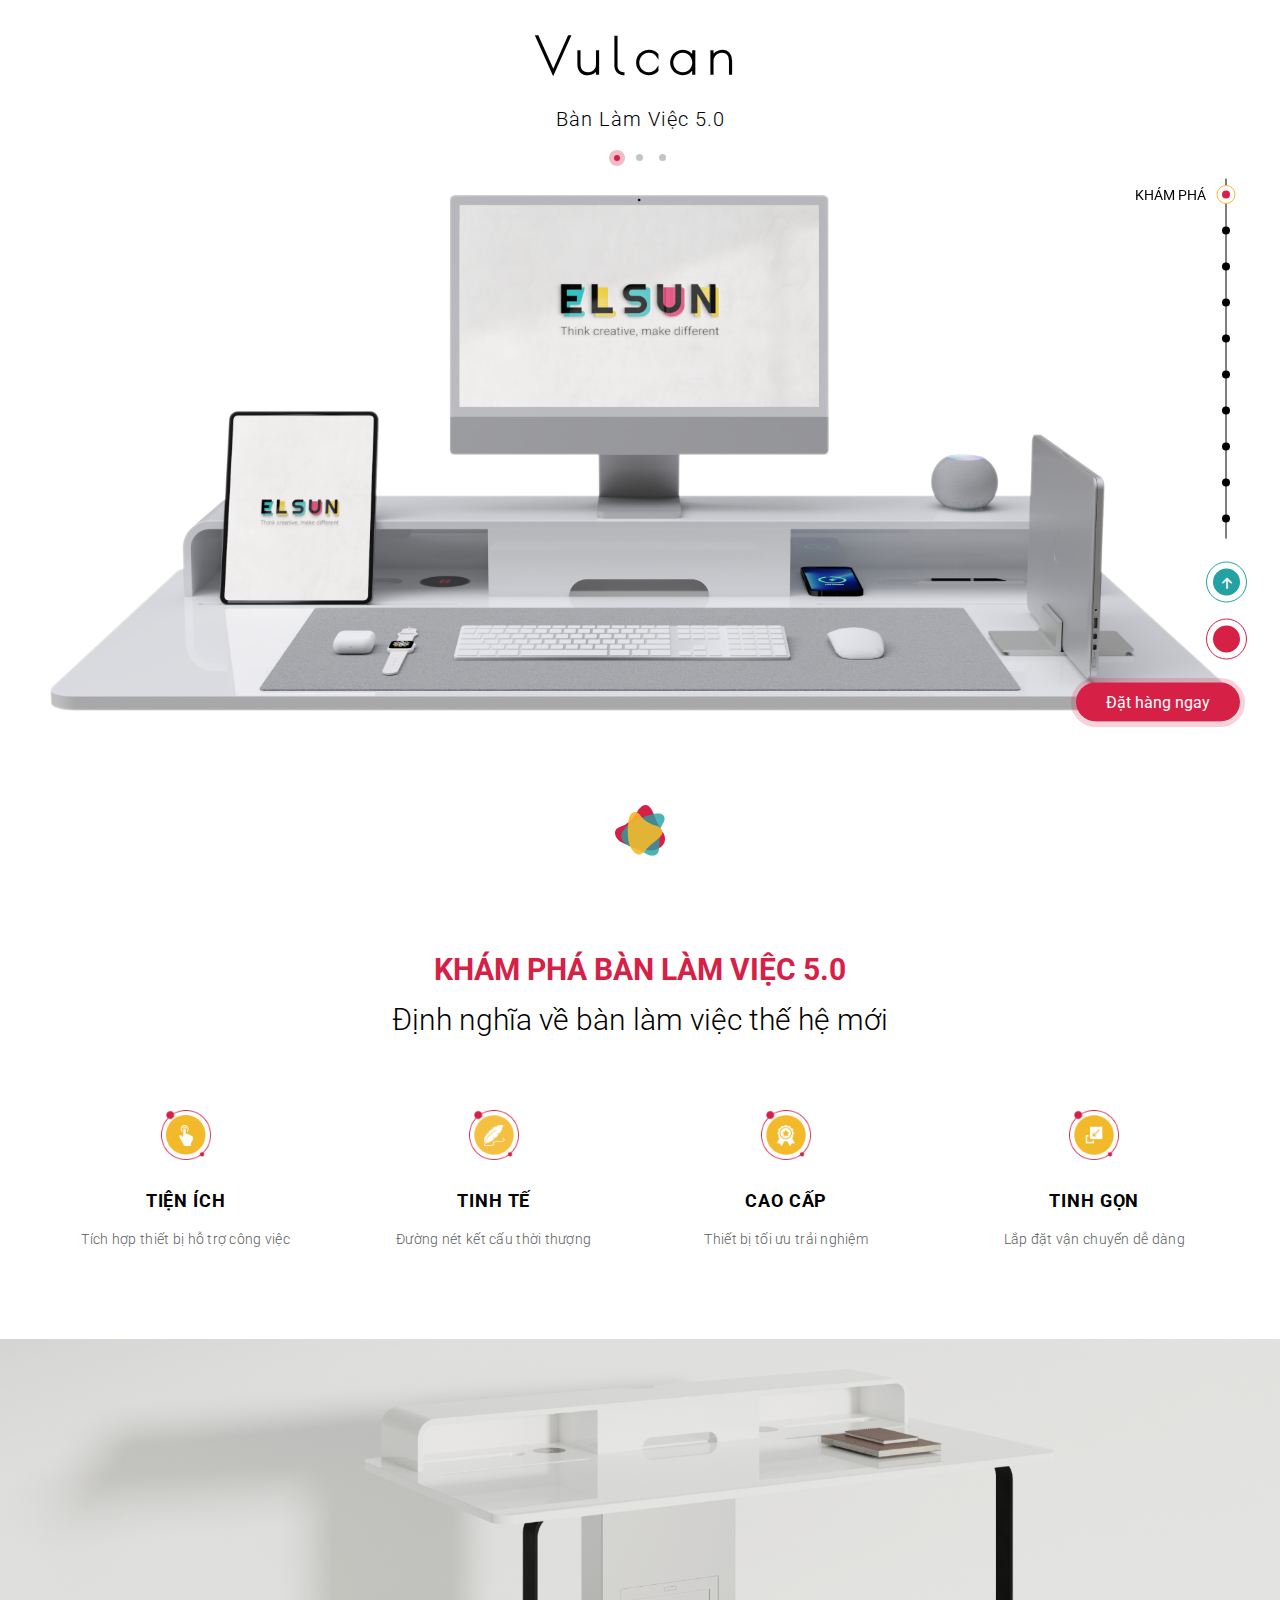
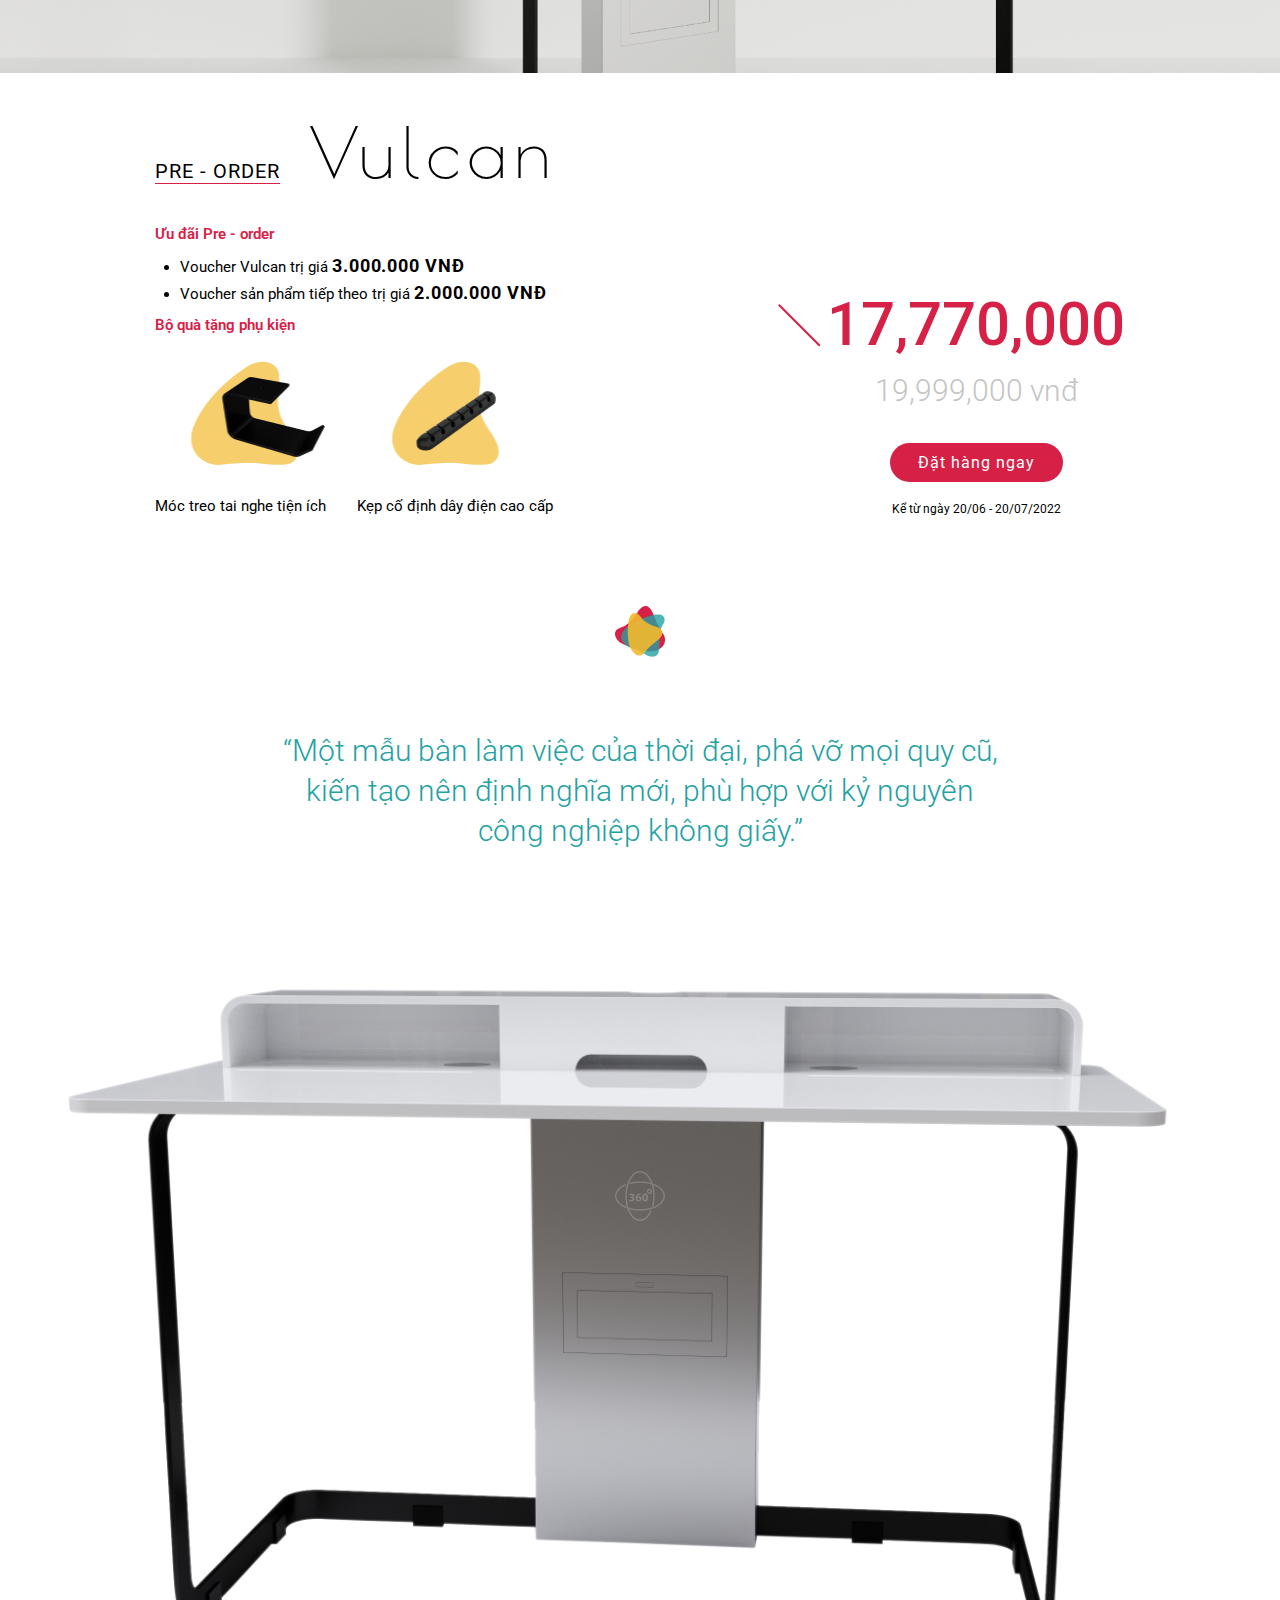
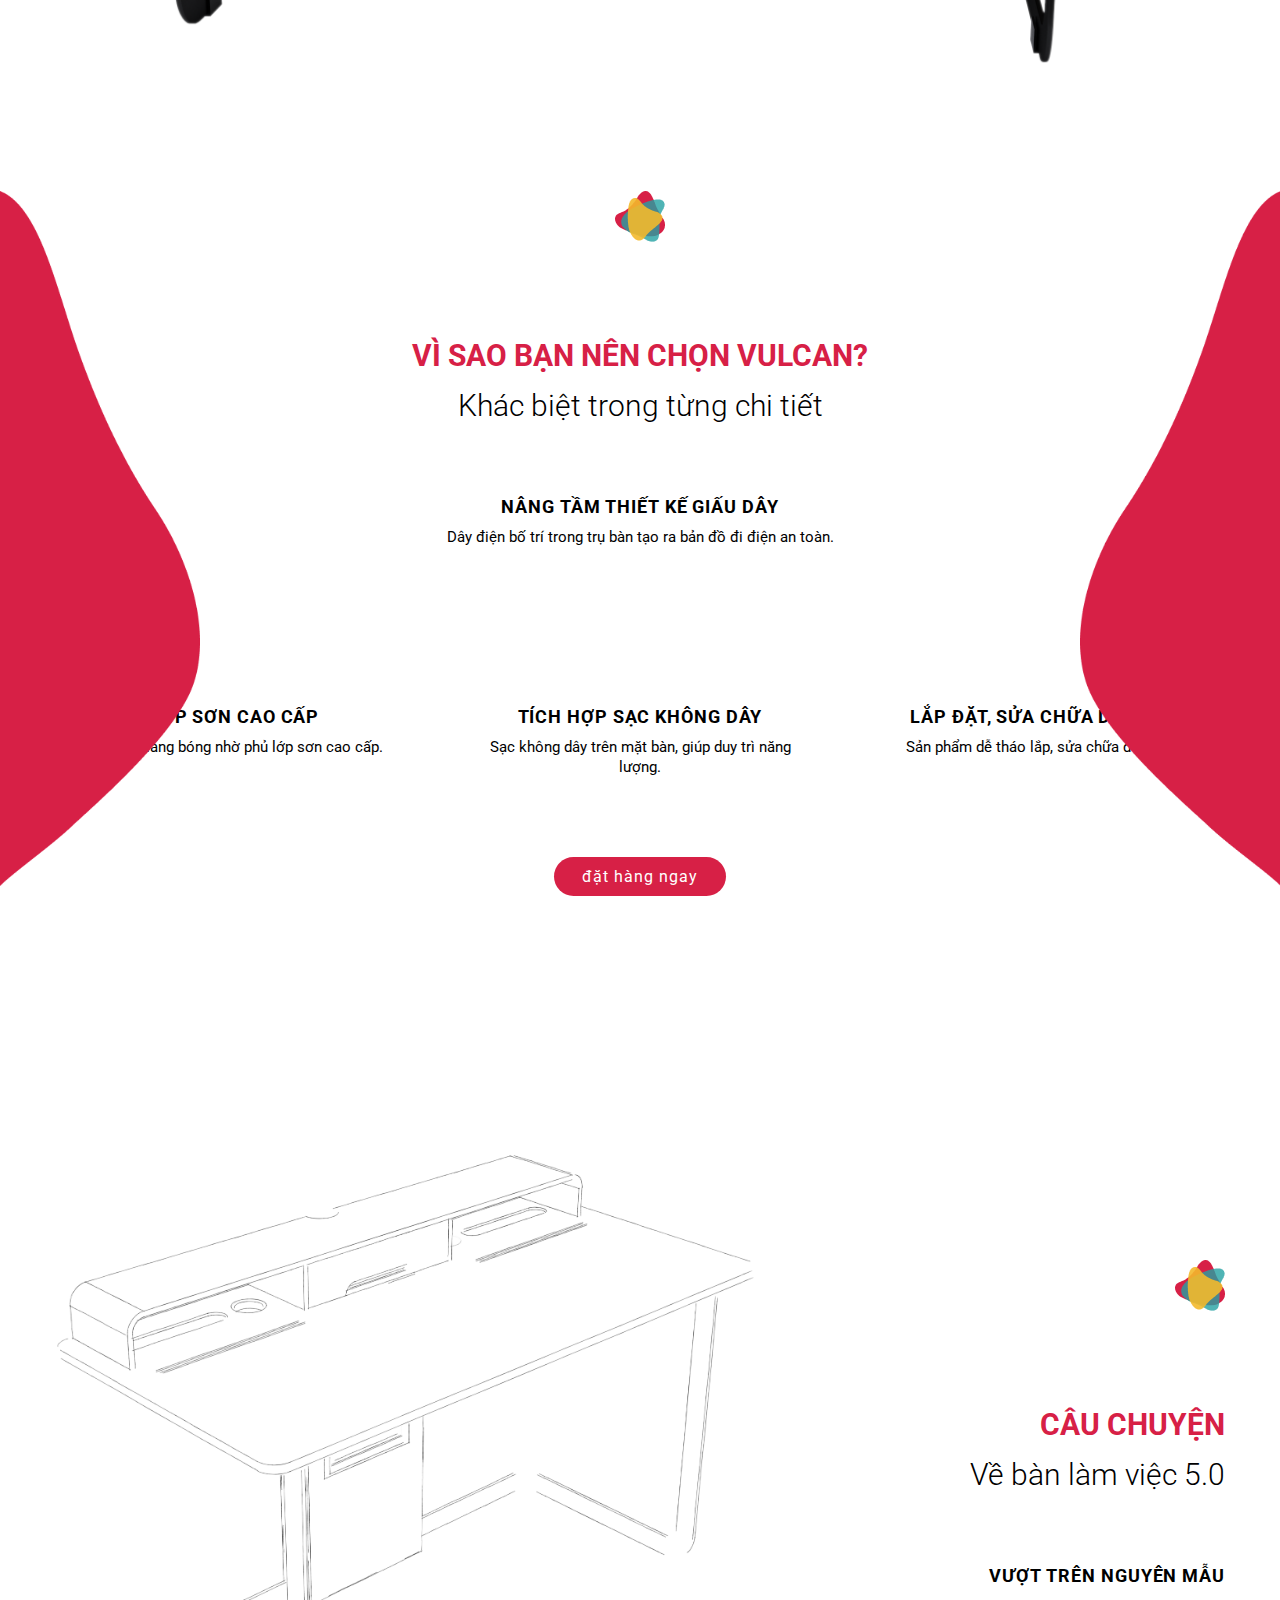
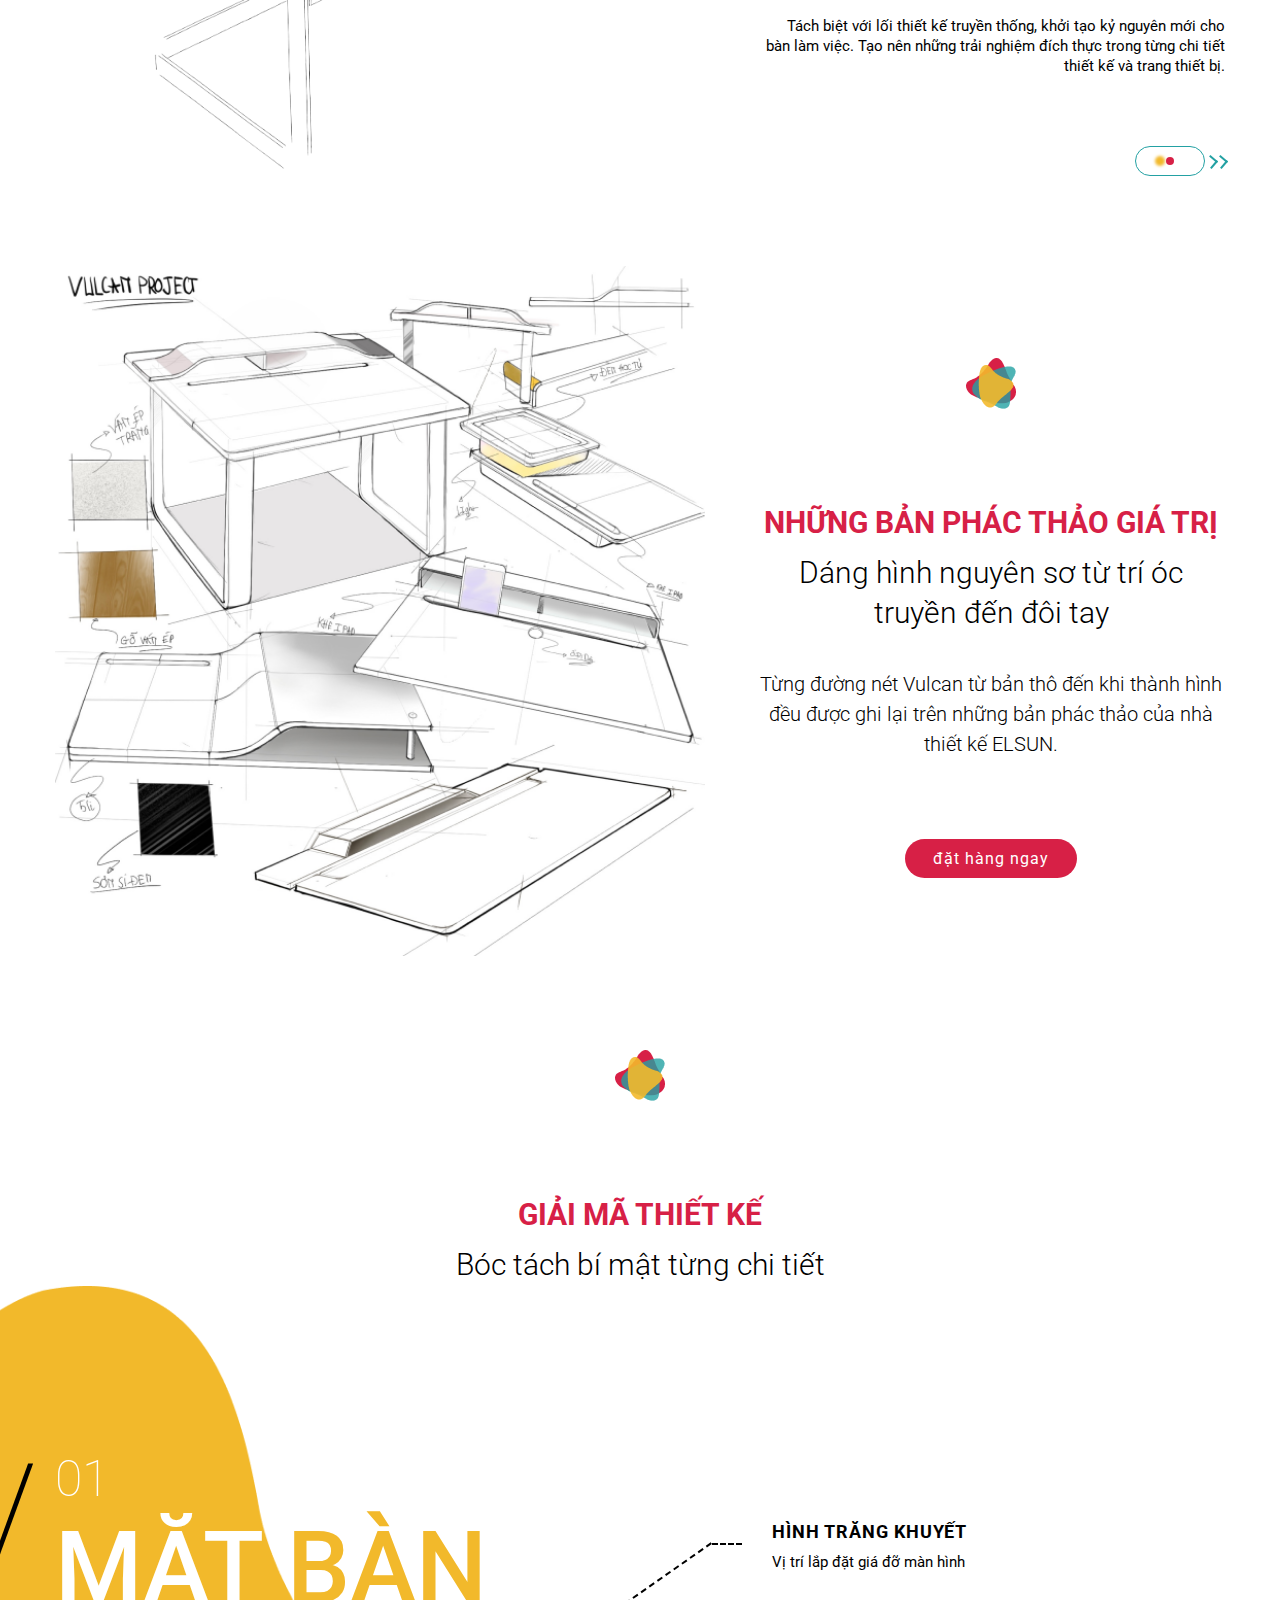
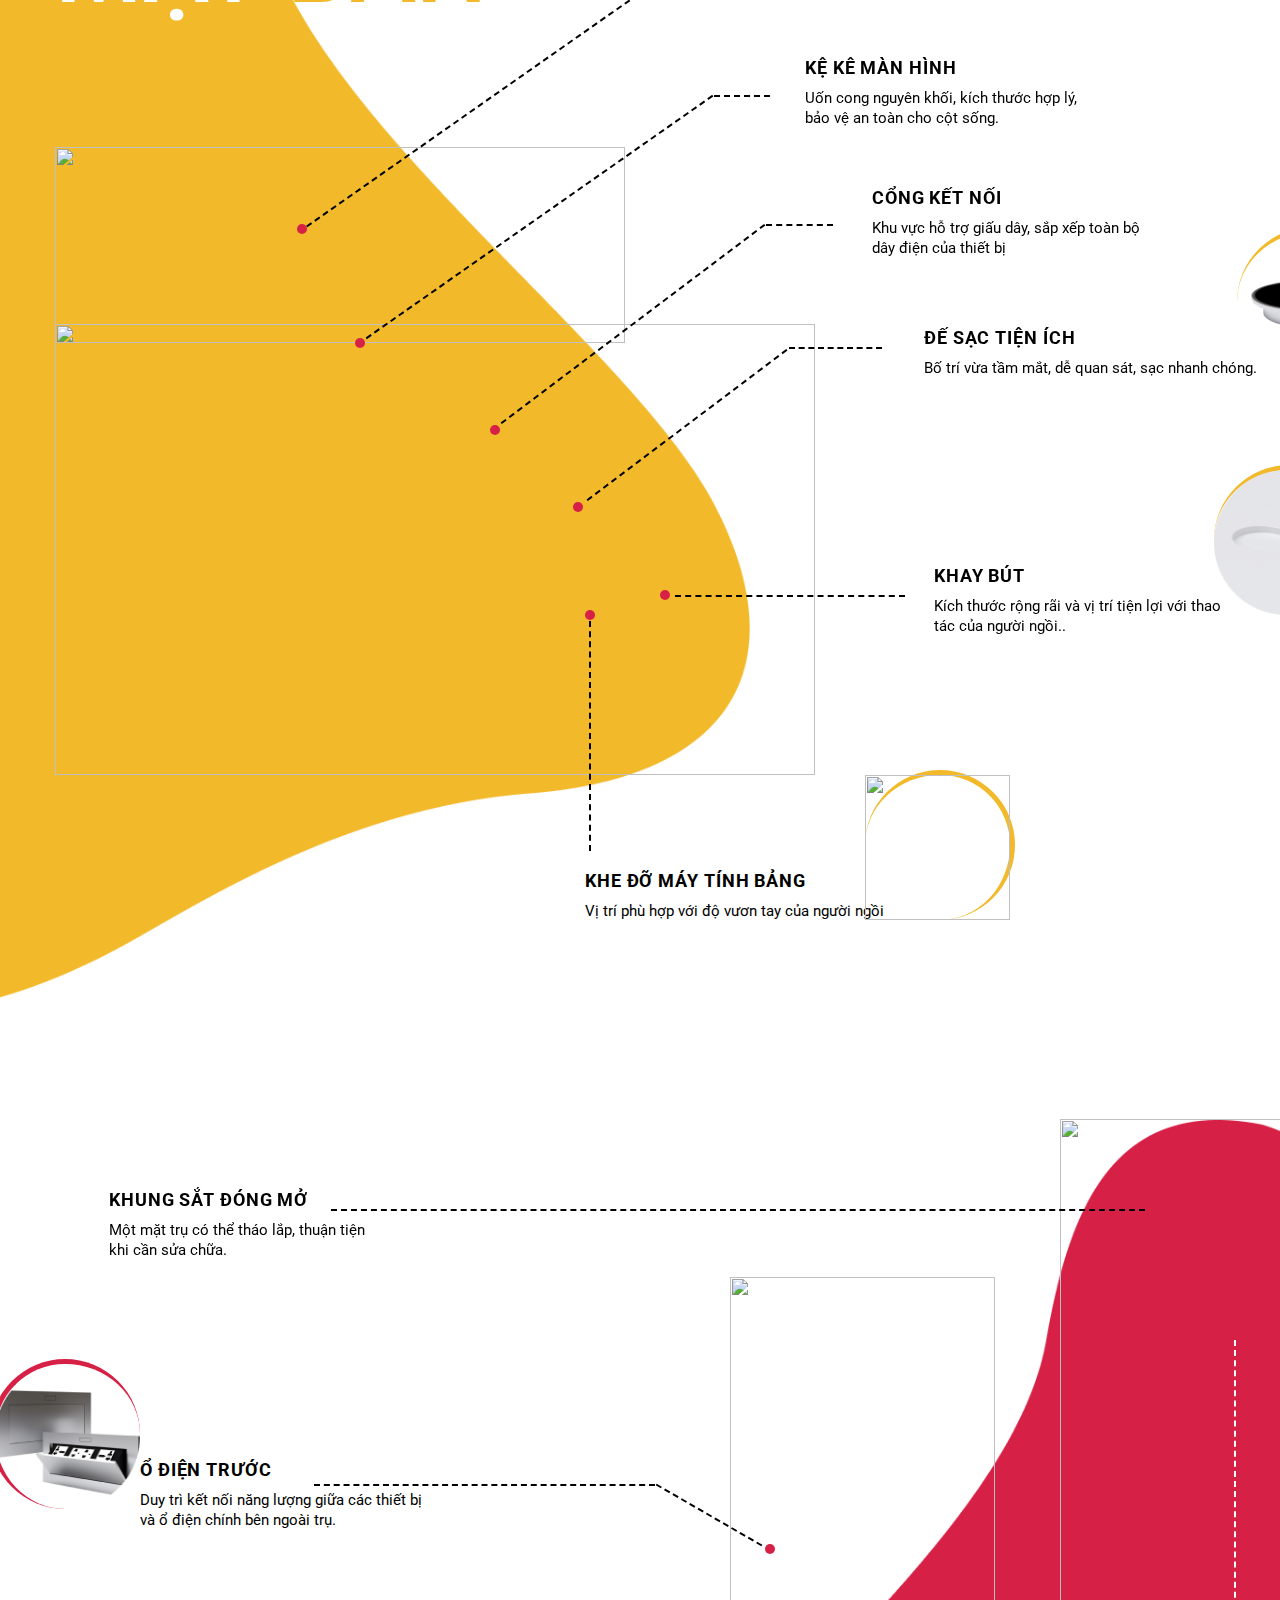
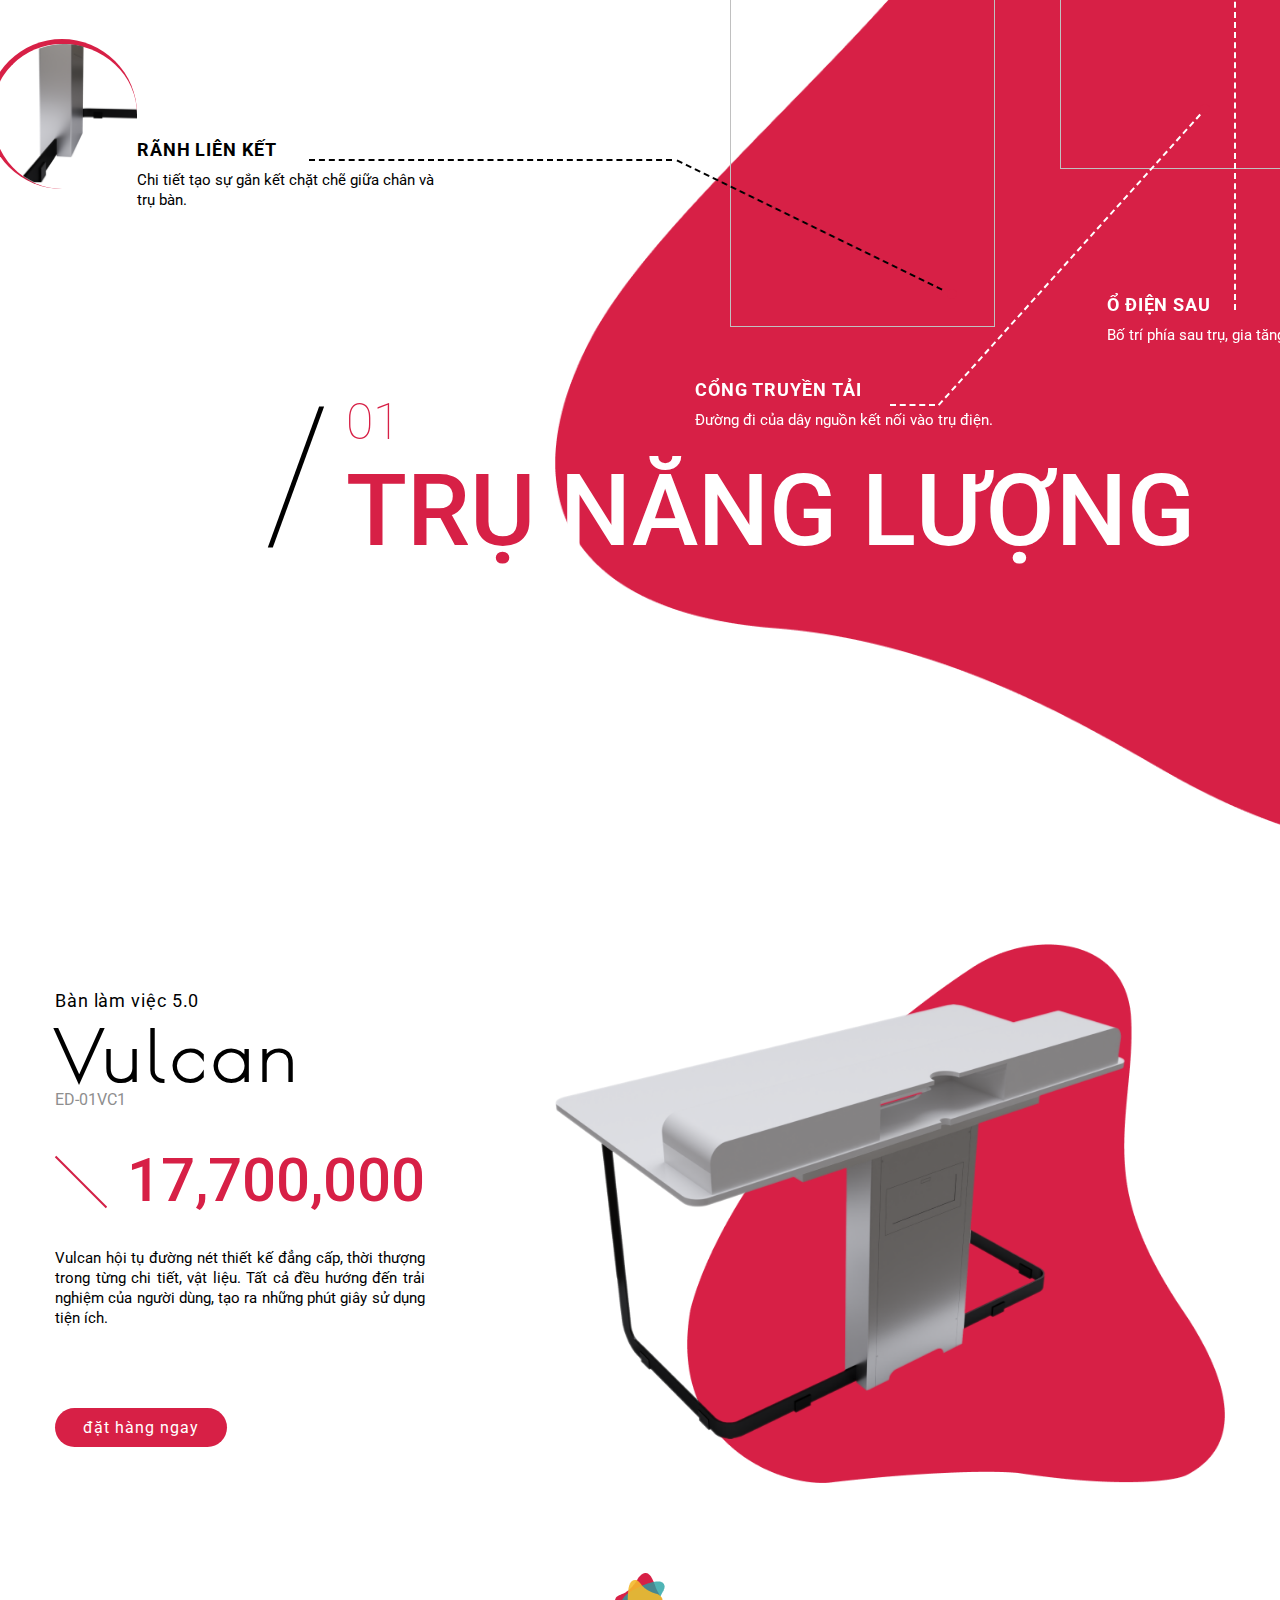
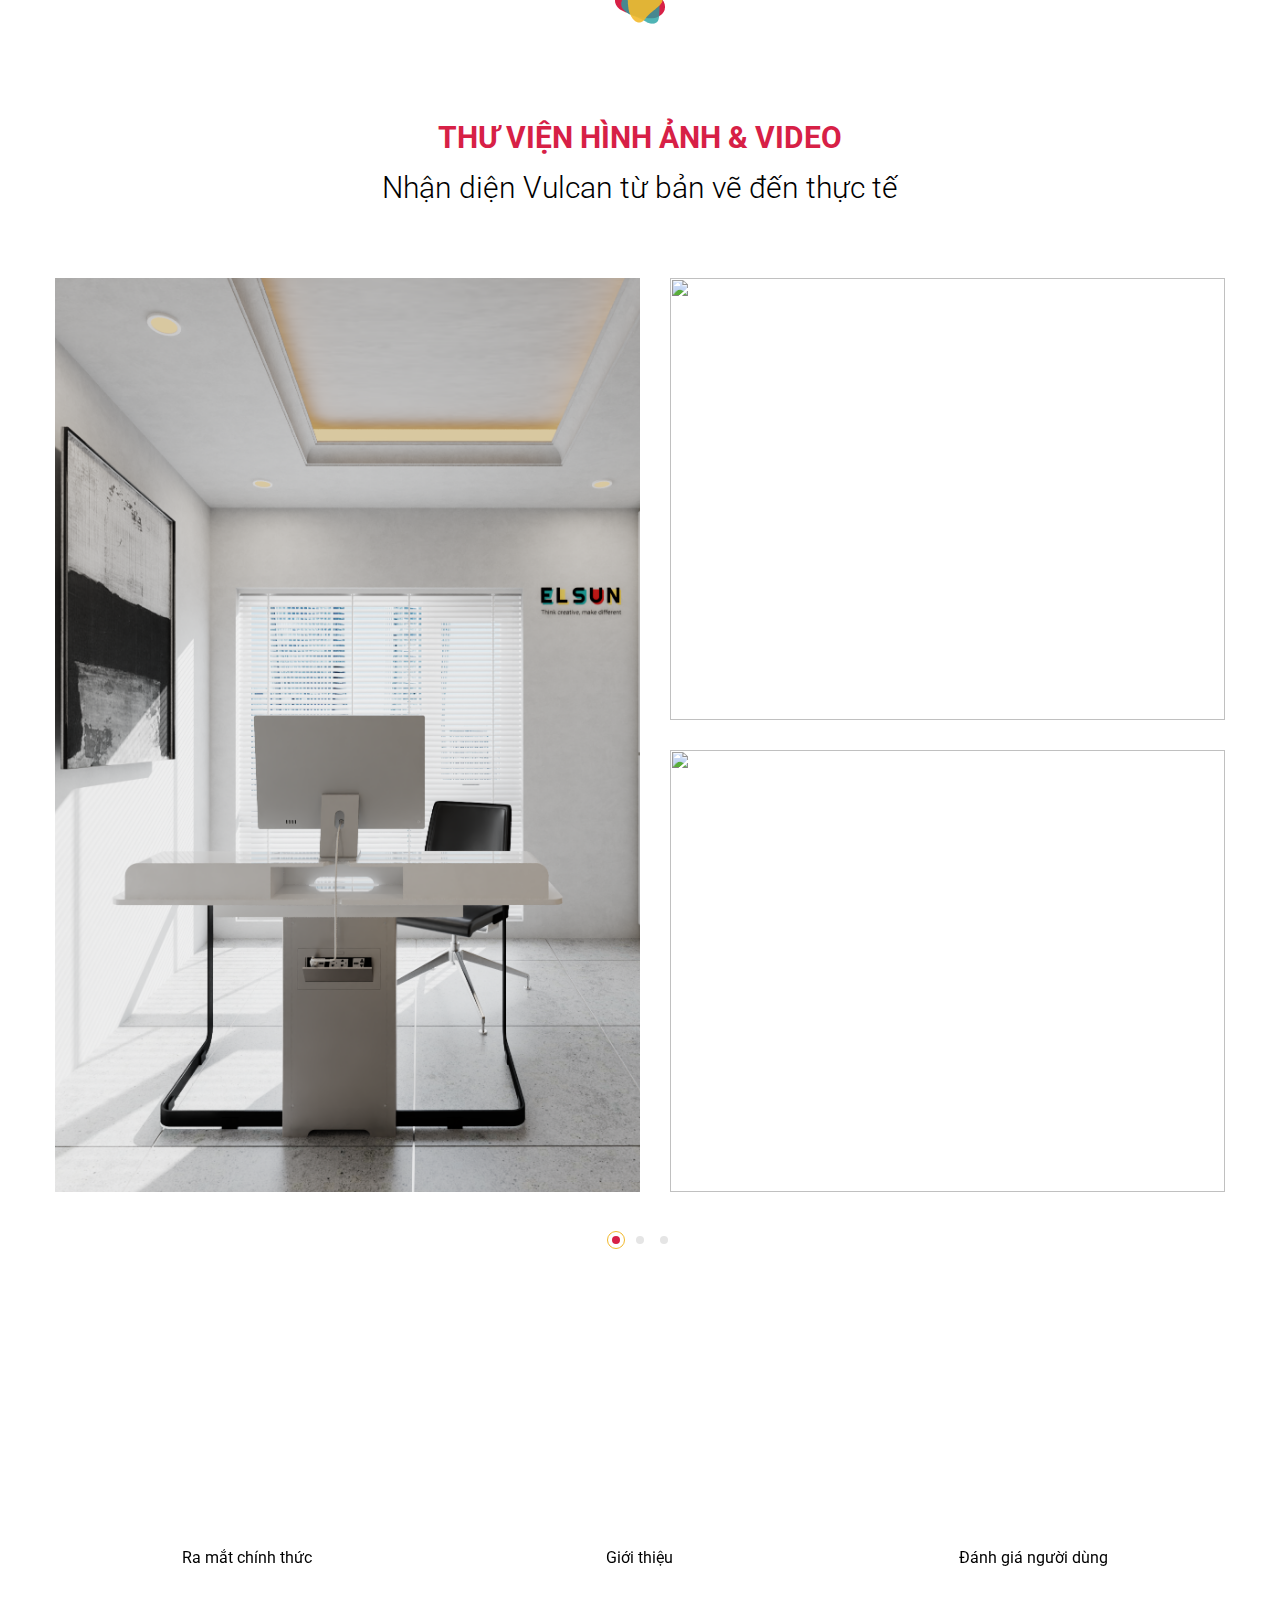
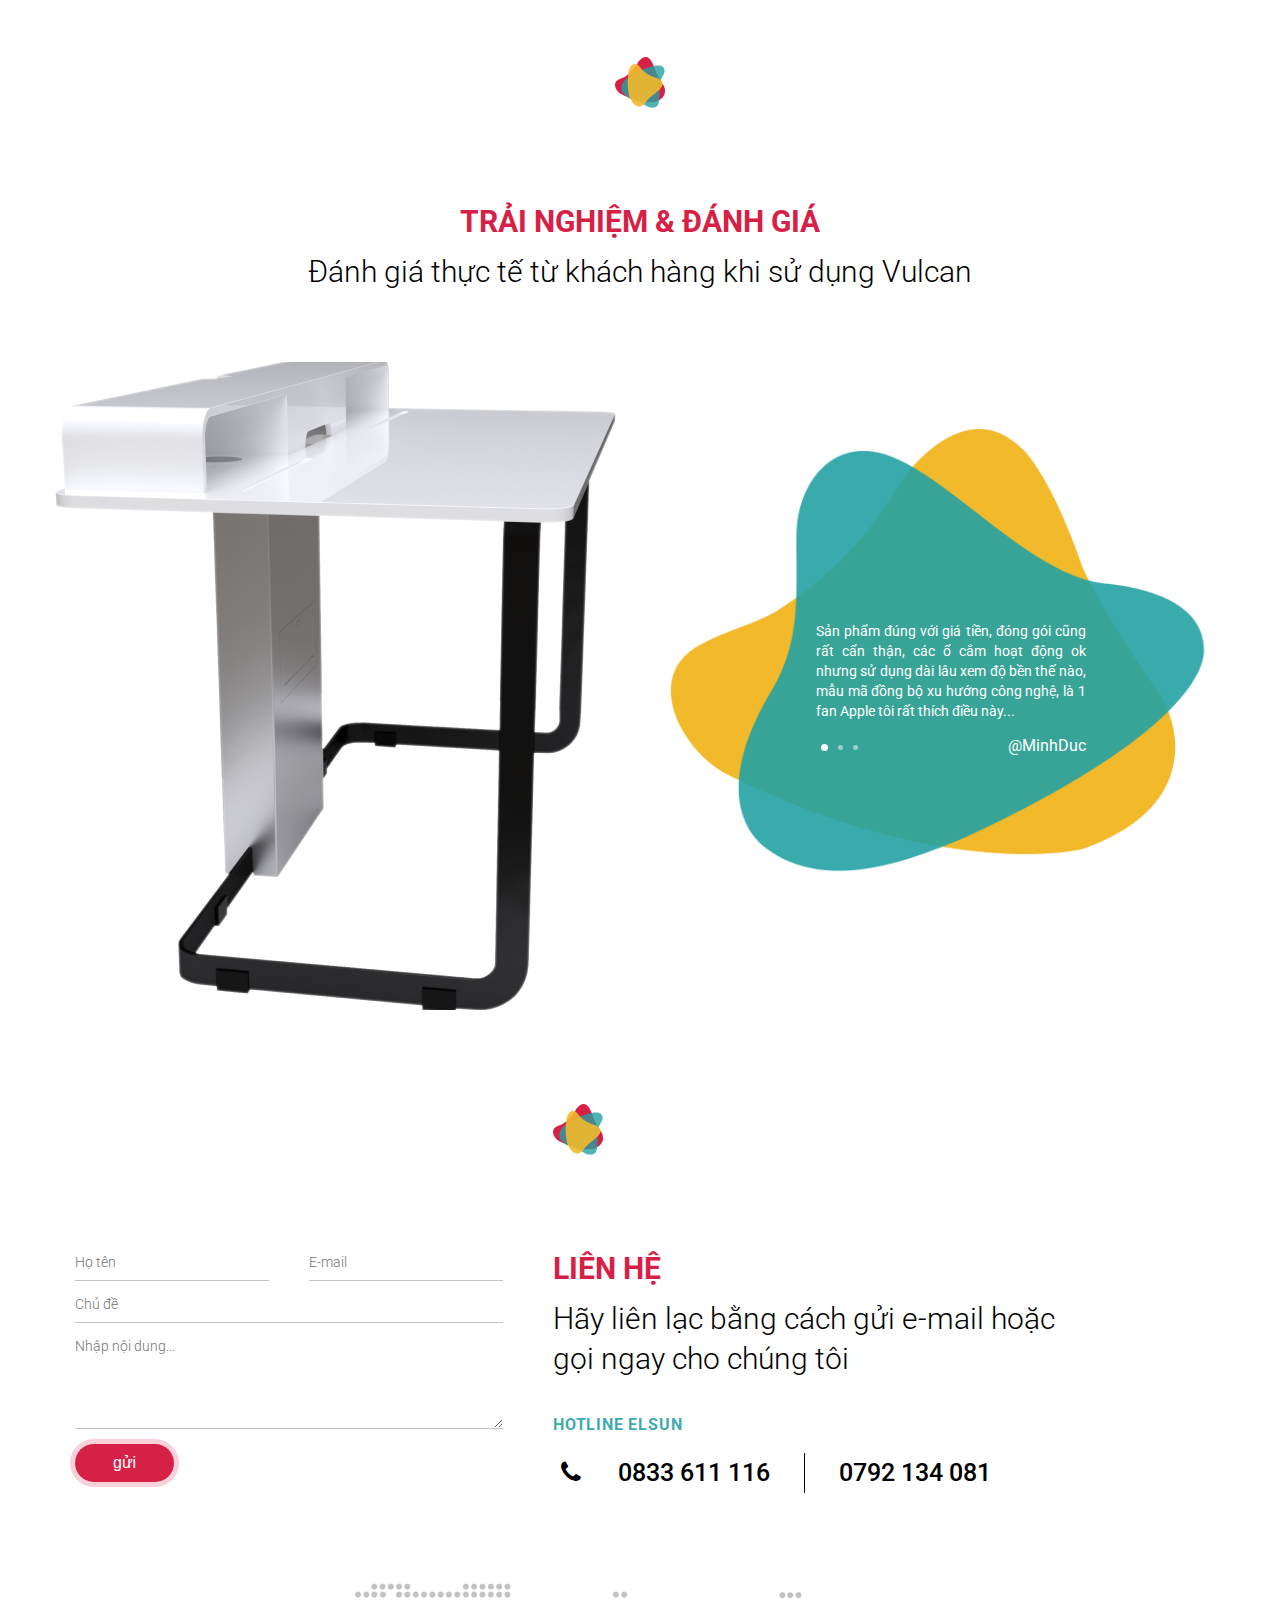
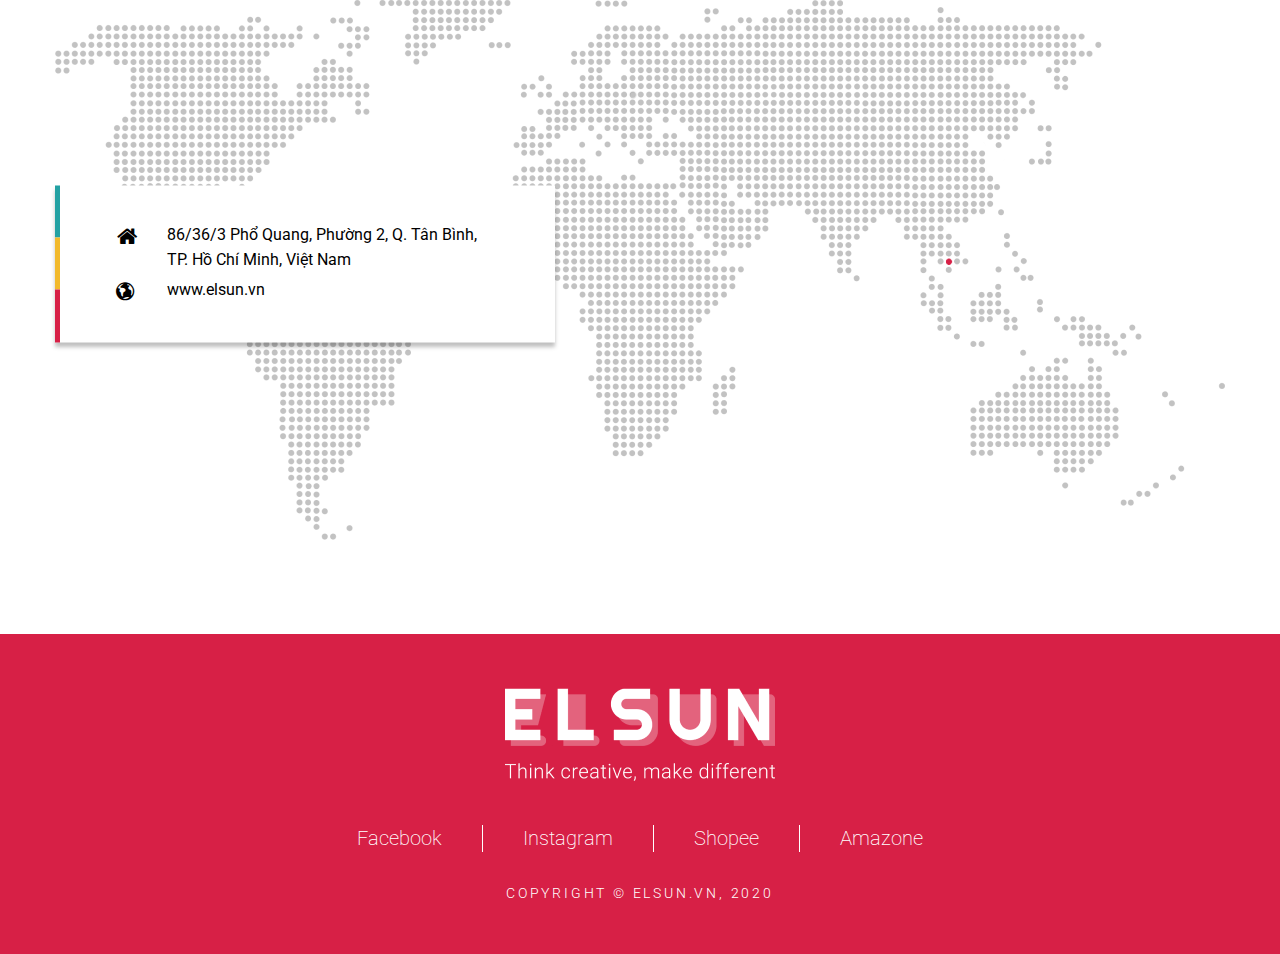
==== commit c2c52d2c: "16062022" ====
--- a/index.html
+++ b/index.html
@@ -518,6 +518,280 @@
       </section>
 
       <!--meaning-->
+      <section id="ynghia" class="mb70px meaning">
+        <div class="container-fluid">
+          <div class="meaning-main">
+            <div class="vulcan-heading">
+              <div class="vulcan-image">
+                <img src="./assets/images/vector.png" alt="" />
+              </div>
+              <h1 class="global-title meaning-title">GIẢI MÃ THIẾT KẾ</h1>
+              <div class="global-desc meaning-desc">
+                Bóc tách bí mật từng chi tiết
+              </div>
+            </div>
+
+            <div class="container">
+              <div class="meaning-one">
+                <div class="meaning-image meaningone-image">
+                  <img src="./assets/images/meaning/bg-yellow.png" alt="" />
+                </div>
+                <div class="meaning-body">
+                  <div class="svg-heading svg-headingone">
+                    <div class="svg-stt meaningone-stt">01</div>
+                    <div class="svg-title meaningone-title">
+                      Mặt <span>bàn</span>
+                    </div>
+                  </div>
+                  <div class="svg-image">
+                    <img src="./assets/images/meaning/table-ms.png" alt="" />
+                  </div>
+                  <div class="svg-image2">
+                    <img src="./assets/images/meaning/table-mt.png" alt="" />
+                  </div>
+                </div>
+                <div class="meaning-content">
+                  <div class="meaning-circle circle-1">
+                    <div class="meaing-group">
+                      <div class="line-group line1"></div>
+                      <div class="line-group line2"></div>
+                      <div class="meaning-description desc-1">
+                        <div class="meaing-desc_title">Hình trăng khuyết</div>
+                        <span class="meaing-desc_text"
+                          >Vị trí lắp đặt giá đỡ màn hình</span
+                        >
+                      </div>
+                    </div>
+                  </div>
+
+                  <div class="meaning-circle circle-2">
+                    <div class="meaing-group">
+                      <div class="line-group line3"></div>
+                      <div class="line-group line4"></div>
+                      <div class="meaning-description desc-2">
+                        <div class="meaing-desc_title">KỆ KÊ MÀN HÌNH</div>
+                        <span class="meaing-desc_text"
+                          >Uốn cong nguyên khối, kích thước hợp lý, bảo vệ an
+                          toàn cho cột sống.</span
+                        >
+                      </div>
+                    </div>
+                  </div>
+
+                  <div class="meaning-circle circle-3">
+                    <div class="meaing-group">
+                      <div class="line-group line5"></div>
+                      <div class="line-group line6"></div>
+                      <div class="meaning-description desc-3">
+                        <div class="meaing-desc_title">cổng kết nối</div>
+                        <span class="meaing-desc_text"
+                          >Khu vực hỗ trợ giấu dây, sắp xếp toàn bộ dây điện của
+                          thiết bị</span
+                        >
+                      </div>
+                    </div>
+                  </div>
+
+                  <div class="meaning-circle circle-4">
+                    <div class="meaing-group">
+                      <div class="line-group line7"></div>
+                      <div class="line-group line8"></div>
+                      <div class="meaning-description desc-4">
+                        <div class="meaing-desc_title">ĐẾ SẠC TIỆN ÍCH</div>
+                        <span class="meaing-desc_text"
+                          >Bố trí vừa tầm mắt, dễ quan sát, sạc nhanh
+                          chóng.</span
+                        >
+                        <div class="meaning-images image-1">
+                          <img
+                            src="./assets/images/meaning/detail-2.png"
+                            alt=""
+                          />
+                        </div>
+                      </div>
+                    </div>
+                  </div>
+
+                  <div class="meaning-circle circle-5">
+                    <div class="meaing-group">
+                      <div class="line-group line9"></div>
+                      <div class="meaning-description desc-5">
+                        <div class="meaing-desc_title">KHAY BÚT</div>
+                        <span class="meaing-desc_text"
+                          >Kích thước rộng rãi và vị trí tiện lợi với thao tác
+                          của người ngồi..</span
+                        >
+                        <div class="meaning-images image-2">
+                          <img
+                            src="./assets/images/meaning/detail-3.png"
+                            alt=""
+                          />
+                        </div>
+                      </div>
+                    </div>
+                  </div>
+
+                  <div class="meaning-circle circle-6">
+                    <div class="meaing-group">
+                      <div class="line-group line10"></div>
+                      <div class="meaning-description desc-6">
+                        <div class="meaing-desc_title">
+                          KHE ĐỠ MÁY TÍNH BẢNG
+                        </div>
+                        <span class="meaing-desc_text"
+                          >Vị trí phù hợp với độ vươn tay của người ngồi</span
+                        >
+                        <div class="meaning-images image-3">
+                          <img
+                            src="./assets/images/meaning/detail-4.png"
+                            alt=""
+                          />
+                        </div>
+                      </div>
+                    </div>
+                  </div>
+                </div>
+              </div>
+
+              <div class="meaning-two">
+                <div class="meaning-image meaningtwo-image">
+                  <img src="./assets/images/meaning/bg-pink.png" alt="" />
+                </div>
+                <div class="meaning-body meaningtwo-body">
+                  <div class="svg-image3">
+                    <img
+                      src="./assets/images/meaning/tablepillar-ms.png"
+                      alt=""
+                    />
+                  </div>
+                  <div class="svg-image4">
+                    <img
+                      src="./assets/images/meaning/tablepillar-mt.png"
+                      alt=""
+                    />
+                  </div>
+                </div>
+                <div class="meaning-content meaningtwo-content">
+                  <div class="meaning-circle circle-7">
+                    <div class="meaing-group">
+                      <div class="line-group line11"></div>
+                      <div class="meaning-description desc-7">
+                        <div class="meaing-desc_title">khung sắt đóng mở</div>
+                        <span class="meaing-desc_text"
+                          >Một mặt trụ có thể tháo lắp, thuận tiện khi cần sửa
+                          chữa.</span
+                        >
+                      </div>
+                    </div>
+                  </div>
+
+                  <div class="meaning-circle circle-8">
+                    <div class="meaing-group">
+                      <div class="line-group line12"></div>
+                      <div class="meaning-description desc-8">
+                        <div class="meaing-desc_title">ổ điện sau</div>
+                        <span class="meaing-desc_text"
+                          >Bố trí phía sau trụ, gia tăng lựa chọn sử dụng.</span
+                        >
+                      </div>
+                    </div>
+                  </div>
+
+                  <div class="meaning-circle circle-9">
+                    <div class="meaing-group">
+                      <div class="line-group line13"></div>
+                      <div class="line-group line14"></div>
+                      <div class="meaning-description desc-9">
+                        <div class="meaing-desc_title">cổng truyền tải</div>
+                        <span class="meaing-desc_text"
+                          >Đường đi của dây nguồn kết nối vào trụ điện.</span
+                        >
+                      </div>
+                    </div>
+                  </div>
+
+                  <div class="meaning-circle circle-10">
+                    <div class="meaing-group">
+                      <div class="line-group line15"></div>
+                      <div class="line-group line16"></div>
+                      <div class="meaning-description desc-10">
+                        <div class="meaing-desc_title">ổ điện trước</div>
+                        <span class="meaing-desc_text"
+                          >Duy trì kết nối năng lượng giữa các thiết bị và ổ
+                          điện chính bên ngoài trụ.</span
+                        >
+                        <div class="meaning-images image-4">
+                          <img
+                            src="./assets/images/meaning/detail-5.png"
+                            alt=""
+                          />
+                        </div>
+                      </div>
+                    </div>
+                  </div>
+
+                  <div class="meaning-circle circle-11">
+                    <div class="meaing-group">
+                      <div class="line-group line17"></div>
+                      <div class="line-group line18"></div>
+                      <div class="meaning-description desc-11">
+                        <div class="meaing-desc_title">rãnh liên kết</div>
+                        <span class="meaing-desc_text"
+                          >Chi tiết tạo sự gắn kết chặt chẽ giữa chân và trụ
+                          bàn.</span
+                        >
+                        <div class="meaning-images image-5">
+                          <img
+                            src="./assets/images/meaning/detail-6.png"
+                            alt=""
+                          />
+                        </div>
+                      </div>
+                    </div>
+                  </div>
+                </div>
+                <div class="meaningtwo-content_down">
+                  <div class="svg-heading svg-headingtwo">
+                    <div class="svg-stt">01</div>
+                    <div class="svg-title">Trụ <span>Năng lượng</span></div>
+                  </div>
+                </div>
+              </div>
+
+              <!-- <div class="meaning-three">
+                <div class="meaning-image meaningthree-image">
+                  <img src="./assets/images/meaning/bg-yellow.png" alt="" />
+                </div>
+                <div class="meaning-body">
+                  <div class="svg-heading svg-headingthree">
+                    <div class="svg-stt meaningone-stt">01</div>
+                    <div class="svg-title meaningthree-title">
+                      Chân <span>bàn</span>
+                    </div>
+                  </div>
+                  <div class="svg-image5">
+                    <img src="./assets/images/meaning/tableleg.png" alt="" />
+                  </div>
+                </div>
+                <div class="meaning-content">
+                  <div class="meaning-circle circle-1">
+                    <div class="meaing-group">
+                      <div class="line-group line1"></div>
+                      <div class="line-group line2"></div>
+                      <div class="meaning-description desc-1">
+                        <div class="meaing-desc_title">Hình trăng khuyết</div>
+                        <span class="meaing-desc_text"
+                          >Vị trí lắp đặt giá đỡ màn hình</span
+                        >
+                      </div>
+                    </div>
+                  </div>
+                </div>
+              </div> -->
+            </div>
+          </div>
+        </div>
+      </section>
 
       <!-- Price -->
       <section id="gia" class="mb70px price">
--- a/assets/css/vulcan.css
+++ b/assets/css/vulcan.css
@@ -1182,13 +1182,26 @@
 
 /* Meaning */
 .meaning {
-  margin-bottom: 340px;
-}
-.meaning-one {
-  position: relative;
-}
+}
+.meaning-main {
+  overflow: hidden;
+}
+.svg-stt {
+  font-weight: 100;
+  font-size: 50px;
+  line-height: 59px;
+  color: var(--white-color);
+}
+.svg-title {
+  font-weight: 500;
+  font-size: 100px;
+  line-height: 117px;
+  color: var(--white-color);
+  text-transform: uppercase;
+}
+
 .svg-heading {
-  position: absolute;
+  position: relative;
 }
 .svg-heading::before {
   content: "";
@@ -1200,401 +1213,407 @@
   left: -50px;
   top: 50%;
 }
-
 .svg-headingone {
   top: 165px;
 }
-.meaningone-img {
-  position: absolute;
+.meaning-one {
+  position: relative;
+  margin-bottom: 100px;
+}
+.meaning-image {
+  position: relative;
   z-index: -1;
-  left: -140px;
-}
-.meaningone-img img {
-  width: 100%;
-  height: auto;
-  object-fit: contain;
-}
-
-.svg-stt {
-  font-weight: 100;
-  font-size: 50px;
-  line-height: 59px;
-  color: var(--white-color);
-}
-.svg-title {
-  font-weight: 500;
-  font-size: 100px;
-  line-height: 117px;
-  color: var(--white-color);
-  text-transform: uppercase;
-}
-.svg-title span {
-  color: var(--yellow-color);
+}
+.meaning-image img {
+  width: 100%;
+  height: 100%;
+}
+.meaningone-image {
+  left: -475px;
+}
+
+.meaning-body {
+  position: absolute;
+  top: 0;
 }
 .svg-image,
 .svg-image2 {
   position: absolute;
   z-index: -1;
 }
+.svg-image {
+  width: 570px;
+  height: 196.15px;
+  top: 462px;
+}
+.svg-image2 {
+  width: 760px;
+  height: 450.73px;
+  top: 639px;
+}
 .svg-image img,
 .svg-image2 img {
   width: 100%;
   height: 100%;
 }
-.svg-image {
-  top: 462px;
-}
-.svg-image2 {
-  top: 639px;
-}
-
-/* .meaning-main {
-  overflow: hidden;
-}
-.meaning-one {
-  position: relative;
-  max-width: 1400px;
-  width: 100%;
-  margin: 0 auto;
-}
-.meaningone-img {
-  position: absolute;
-  left: -437px;
-  z-index: -1;
-}
-
-.svg-stt {
-  font-weight: 100;
-  font-size: 50px;
-  line-height: 59px;
-}
-.svg-title {
-  font-weight: 500;
-  font-size: 100px;
-  line-height: 117px;
+
+.meaningone-title span {
+  color: var(--yellow-color);
+}
+.meaning-content {
+  position: absolute;
+  top: 0;
+}
+
+.meaing-desc_title {
+  font-weight: 700;
+  font-size: 18px;
+  line-height: 21px;
+  letter-spacing: 0.05em;
   text-transform: uppercase;
-}
-.table-image {
-  position: absolute;
+  color: var(--black-color);
+  margin-bottom: 10px;
+}
+.meaing-desc_text {
+  font-weight: 400;
+  font-size: 15px;
+  line-height: 20px;
+}
+.meaning-circle {
+  position: absolute;
+  width: 10px;
+  height: 10px;
+  background: var(--primary-color);
+  border-radius: 50%;
+  cursor: pointer;
+  z-index: 1;
+}
+.meaning-images {
+  width: 150px;
   height: 150px;
-  width: 150px;
+  position: absolute;
   border-radius: 50%;
-  background: #ffffff;
-}
-.table-image img {
+  background: var(--white-color);
+}
+.meaning-images img {
   width: 100%;
   height: 100%;
   object-fit: cover;
-  border-radius: 50%;
-}
-
-
-.svg-heading {
-  position: relative;
-}
-.svg-headingone {
-  top: 163px;
-  left: 78px;
-}
-.svg-heading::before {
-  content: "";
-  width: 6px;
+}
+.line-group {
+  position: absolute;
+  border-bottom: 2px dashed var(--black-color);
+}
+
+.circle-1 {
+  top: 539px;
+  left: 242px;
+}
+.line-group {
+  position: absolute;
+  border-bottom: 2px dashed var(--black-color);
+}
+.line1 {
+  width: 493.5px;
+  height: 1px;
+  -webkit-transform: rotate(-35deg);
+  top: -140px;
+  left: -35px;
+}
+.line2 {
+  width: 30px;
+  height: 1px;
+  top: -281px;
+  left: 415px;
+}
+.meaning-description {
+  position: absolute;
+}
+.desc-1 {
+  left: 475px;
+  top: -303px;
+  width: 205px;
+}
+
+.circle-2 {
+  top: 653px;
+  left: 300px;
+}
+.line3 {
+  width: 423px;
+  -webkit-transform: rotate(-35deg);
+  top: -122px;
+  left: -27px;
+}
+.line4 {
+  width: 56px;
+  top: -243px;
+  left: 359px;
+}
+.desc-2 {
+  width: 287px;
+  top: -281px;
+  left: 450px;
+}
+
+.circle-3 {
+  top: 740px;
+  left: 435px;
+}
+.line5 {
+  width: 330px;
+  -webkit-transform: rotate(-37deg);
+  top: -102px;
+  left: -22px;
+}
+.line6 {
+  width: 67px;
+  top: -201px;
+  left: 276px;
+}
+.desc-3 {
+  width: 270px;
+  top: -238px;
+  left: 382px;
+}
+.circle-4 {
+  top: 817px;
+  left: 518px;
+}
+.line7 {
+  width: 250px;
+  -webkit-transform: rotate(-37deg);
+  top: -78px;
+  left: -11px;
+}
+.line8 {
+  width: 93px;
+  top: -155px;
+  left: 216px;
+}
+.desc-4 {
+  width: 333px;
+  top: -175px;
+  left: 351px;
+}
+
+.image-1 {
+  border-right: 5px solid var(--yellow-color);
+  border-top: 5px solid var(--yellow-color);
+  top: -100px;
+  right: -130px;
+}
+
+.circle-5 {
+  top: 905px;
+  left: 605px;
+}
+.line9 {
+  width: 230px;
+  top: 5px;
+  left: 15px;
+}
+.desc-5 {
+  width: 300px;
+  top: -25px;
+  left: 274px;
+}
+
+.image-2 {
+  border-right: 5px solid var(--yellow-color);
+  border-top: 5px solid var(--yellow-color);
+  top: -100px;
+  right: -130px;
+}
+
+.circle-6 {
+  top: 925px;
+  left: 530px;
+}
+.line10 {
+  width: 230px;
+  -webkit-transform: rotate(90deg);
+  top: 125px;
+  left: -110px;
+}
+.desc-6 {
+  width: 300px;
+  top: 260px;
+  left: 0px;
+}
+
+.image-3 {
+  border-right: 5px solid var(--yellow-color);
+  border-top: 5px solid var(--yellow-color);
+  top: -100px;
+  right: -130px;
+}
+/* MEANING TWO */
+.meaning-two {
+  position: relative;
+}
+.meaningtwo-body {
+  right: 0;
+}
+.meaningtwo-image {
+  right: -500px;
+}
+.svg-image3,
+.svg-image4 {
+  position: absolute;
+  z-index: -1;
+}
+.svg-image3 {
+  width: 265px;
+  height: 650px;
+  right: -100px;
+}
+.svg-image4 {
+  width: 265px;
+  height: 650px;
+  right: 230px;
+  top: 158px;
+}
+.svg-image3 img,
+.svg-image4 img {
+  width: 100%;
   height: 100%;
-  background: #000000;
-  position: absolute;
-  transform: skew(-20deg) translateY(-50%);
-  left: -78px;
-  top: 50%;
-}
-.svg-headingone .svg-stt {
+}
+.meaningtwo-content {
+  right: 0;
+}
+.circle-7 {
+  right: 70px;
+  top: 85px;
+}
+.line11 {
+  width: 814px;
+  /* -webkit-transform: rotate(90deg); */
+  top: 5px;
+  right: 10px;
+}
+.desc-7 {
+  width: 256px;
+  right: 790px;
+  top: -15px;
+}
+
+.circle-8 {
+  right: -15px;
+  top: 210px;
+}
+.line12 {
+  width: 570px;
+  -webkit-transform: rotate(90deg);
+  top: 295px;
+  right: -280px;
+  border-color: var(--white-color);
+}
+.desc-8 {
+  width: 303px;
+  right: -170px;
+  top: 565px;
+}
+.desc-8 .meaing-desc_title,
+.desc-8 .meaing-desc_text {
   color: var(--white-color);
 }
-.svg-headingone .svg-title {
+
+.circle-9 {
+  right: 15px;
+  top: 585px;
+}
+.line13 {
+  width: 390.5px;
+  -webkit-transform: rotate(-48deg);
+  top: 155px;
+  right: -54px;
+  border-color: var(--white-color);
+}
+.line14 {
+  width: 45px;
+  top: 300px;
+  right: 275px;
+  border-color: var(--white-color);
+}
+.desc-9 {
+  width: 300px;
+  right: 215px;
+  top: 275px;
+}
+.desc-9 .meaing-desc_title,
+.desc-9 .meaing-desc_text {
   color: var(--white-color);
 }
-.svg-headingone .svg-title span {
-  color: #f2b92b;
-}
-
-.svg-image {
-  position: absolute;
-  width: 700px;
-  height: 250px;
-  top: 453px;
-  z-index: -1;
-}
-.svg-image img {
-  width: 100%;
-  height: 100%;
-  object-fit: contain;
-}
-.svg-image2 {
-  position: absolute;
-  width: 800px;
-  height: 495px;
-  left: 60px;
-  bottom: 260px;
-  z-index: -1;
-}
-.svg-image2 img {
-  width: 100%;
-  height: 100%;
-  object-fit: contain;
-}
-
-.table,
-.tablepillar {
-  position: absolute;
-  text-align: justify;
-}
-.table-first {
-  max-width: 435px;
-  width: 100%;
-  top: 278px;
-  right: 250px;
-}
-.table h1 {
-  font-weight: 700;
-  font-size: 20px;
-  line-height: 30px;
-  text-transform: uppercase;
-  color: #000;
-}
-.table span {
-  font-size: 15px;
-  line-height: 20px;
-  color: #000;
-}
-
-.table-two {
-  max-width: 440px;
-  width: 100%;
-  top: 445px;
-  right: 110px;
-}
-.table-three {
-  max-width: 435px;
-  width: 100%;
-  top: 689px;
-  left: 0;
-}
-.table-three h1,
-.table-three span {
-  color: white;
-}
-.table-four {
-  max-width: 440px;
-  width: 100%;
-  top: 678px;
-  right: 110px;
-}
-.table-five {
-  max-width: 300px;
-  width: 100%;
-  top: 850px;
-  right: 110px;
-}
-.table-six {
-  max-width: 300px;
-  width: 100%;
-  bottom: 380px;
-  right: 110px;
-}
-.table-seven {
-  max-width: 410px;
-  width: 100%;
-  bottom: 120px;
-  right: 610px;
-}
-
-.table-meaningone {
-  border-top: 5px solid #f2b92b;
-  border-right: 5px solid #f2b92b;
-}
-.table-two .table-image {
-  top: -80px;
-  right: -140px;
-}
-.table-four .table-image {
-  top: -80px;
-  right: -140px;
-}
-.table-six .table-image {
-  top: -80px;
-  right: -140px;
-}
-.table-seven .table-image {
-  top: -80px;
-  right: -140px;
-}
-
-
-.meaning-two {
-  position: relative;
-  max-width: 1400px;
-  width: 100%;
-  margin: 0 auto;
-}
-.meaningtwo-img {
-  position: absolute;
-  right: -448px;
-  z-index: -1;
-}
-.svg-headingtwo .svg-stt {
-  color: var(--primary-color);
-}
+
+.circle-10 {
+  top: 425px;
+  right: 450px;
+}
+.line15 {
+  width: 122px;
+  -webkit-transform: rotate(30deg);
+  top: -30px;
+  right: 5px;
+}
+.line16 {
+  width: 341.5px;
+  top: -60px;
+  right: 120px;
+}
+.desc-10 {
+  width: 300px;
+  right: 335px;
+  top: -85px;
+}
+.image-4 {
+  border-left: 5px solid var(--primary-color);
+  border-top: 5px solid var(--primary-color);
+  top: -100px;
+  left: -150px;
+}
+
+.circle-11 {
+  top: 770px;
+  right: 268px;
+}
+.line17 {
+  width: 295px;
+  -webkit-transform: rotate(26deg);
+  top: -65px;
+  right: 0px;
+}
+.line18 {
+  width: 363px;
+  top: -130px;
+  right: 285px;
+}
+.desc-11 {
+  width: 300px;
+  right: 520px;
+  top: -150px;
+}
+.image-5 {
+  border-left: 5px solid var(--primary-color);
+  border-top: 5px solid var(--primary-color);
+  top: -100px;
+  left: -150px;
+}
+.meaningtwo-content_down {
+  position: absolute;
+  bottom: 285px;
+  right: 30px;
+}
+.svg-headingtwo {
+  bottom: 0;
+}
+.svg-headingtwo .svg-stt,
 .svg-headingtwo .svg-title {
   color: var(--primary-color);
 }
-.svg-headingtwo .svg-title span {
+.svg-headingtwo span {
   color: var(--white-color);
 }
-.svg-image3 {
-  position: absolute;
-  width: 300px;
-  height: 700px;
-  top: -100px;
-  right: 0;
-  z-index: -1;
-}
-.svg-image3 img {
-  width: 100%;
-  height: 100%;
-  object-fit: contain;
-}
-.svg-image4 {
-  position: absolute;
-  width: 288px;
-  height: 700px;
-  top: 115px;
-  right: 370px;
-  z-index: -1;
-}
-.svg-image4 img {
-  width: 100%;
-  height: 100%;
-  object-fit: contain;
-}
-.tablepillar-first {
-  max-width: 430px;
-  width: 100%;
-  top: 0px;
-  left: 140px;
-}
-.tablepillar-two {
-  max-width: 284px;
-  width: 100%;
-  top: 750px;
-  right: -50px;
-}
-.tablepillar-two h1,
-.tablepillar-three h1,
-.tablepillar-three span,
-.tablepillar-two span {
-  color: #ffffff;
-}
-.tablepillar-three {
-  max-width: 410px;
-  width: 100%;
-  bottom: 595px;
-  right: 265px;
-}
-.tablepillar-four {
-  max-width: 410px;
-  width: 100%;
-  top: 335px;
-  left: 140px;
-}
-.tablepillar-five {
-  max-width: 410px;
-  width: 100%;
-  top: 615px;
-  left: 140px;
-}
-.tablepillar-four .table-image,
-.tablepillar-five .table-image {
-  left: -150px;
-  top: -120px;
-}
-.table-meaningtwo {
-  border-top: 5px solid var(--primary-color);
-  border-left: 5px solid var(--primary-color);
-}
-.svg-headingtwo {
-  top: -440px;
-  left: 415px;
-}
-
-
-.meaning-three {
-  position: relative;
-  max-width: 1400px;
-  width: 100%;
-  margin: -345px auto 0;
-}
-.svg-headingthree {
-  position: relative;
-  top: 265px;
-  left: 80px;
-}
-.svg-headingthree .svg-stt {
-  color: var(--white-color);
-}
-.svg-headingthree .svg-title {
-  color: var(--white-color);
-}
-.svg-headingthree .svg-title span {
-  color: var(--green-color);
-}
-.svg-image5 {
-  position: absolute;
-  width: 700px;
-  height: 568px;
-  top: 615px;
-  left: 165px;
-  z-index: -1;
-}
-.svg-image5 img {
-  width: 100%;
-  height: 100%;
-  object-fit: contain;
-}
-.tableleg-first {
-  max-width: 410px;
-  width: 100%;
-  bottom: 410px;
-  left: 140px;
-}
-.tableleg-first h1,
-.tableleg-first span {
-  color: #ffffff;
-}
-.tableleg-two {
-  max-width: 440px;
-  width: 100%;
-  top: 400px;
-  right: 120px;
-}
-.tableleg-three {
-  max-width: 338px;
-  width: 100%;
-  top: 720px;
-  right: 120px;
-}
-.tableleg-four {
-  max-width: 338px;
-  width: 100%;
-  bottom: 528px;
-  right: 120px;
-}
-.table-meaningthree {
-  top: -100px;
-  right: -150px;
-}
-.table-meaningthree {
-  border-top: 5px solid var(--green-color);
-  border-right: 5px solid var(--green-color);
-} */
 /* Price */
 .price {
   /* margin-bottom: 110px;
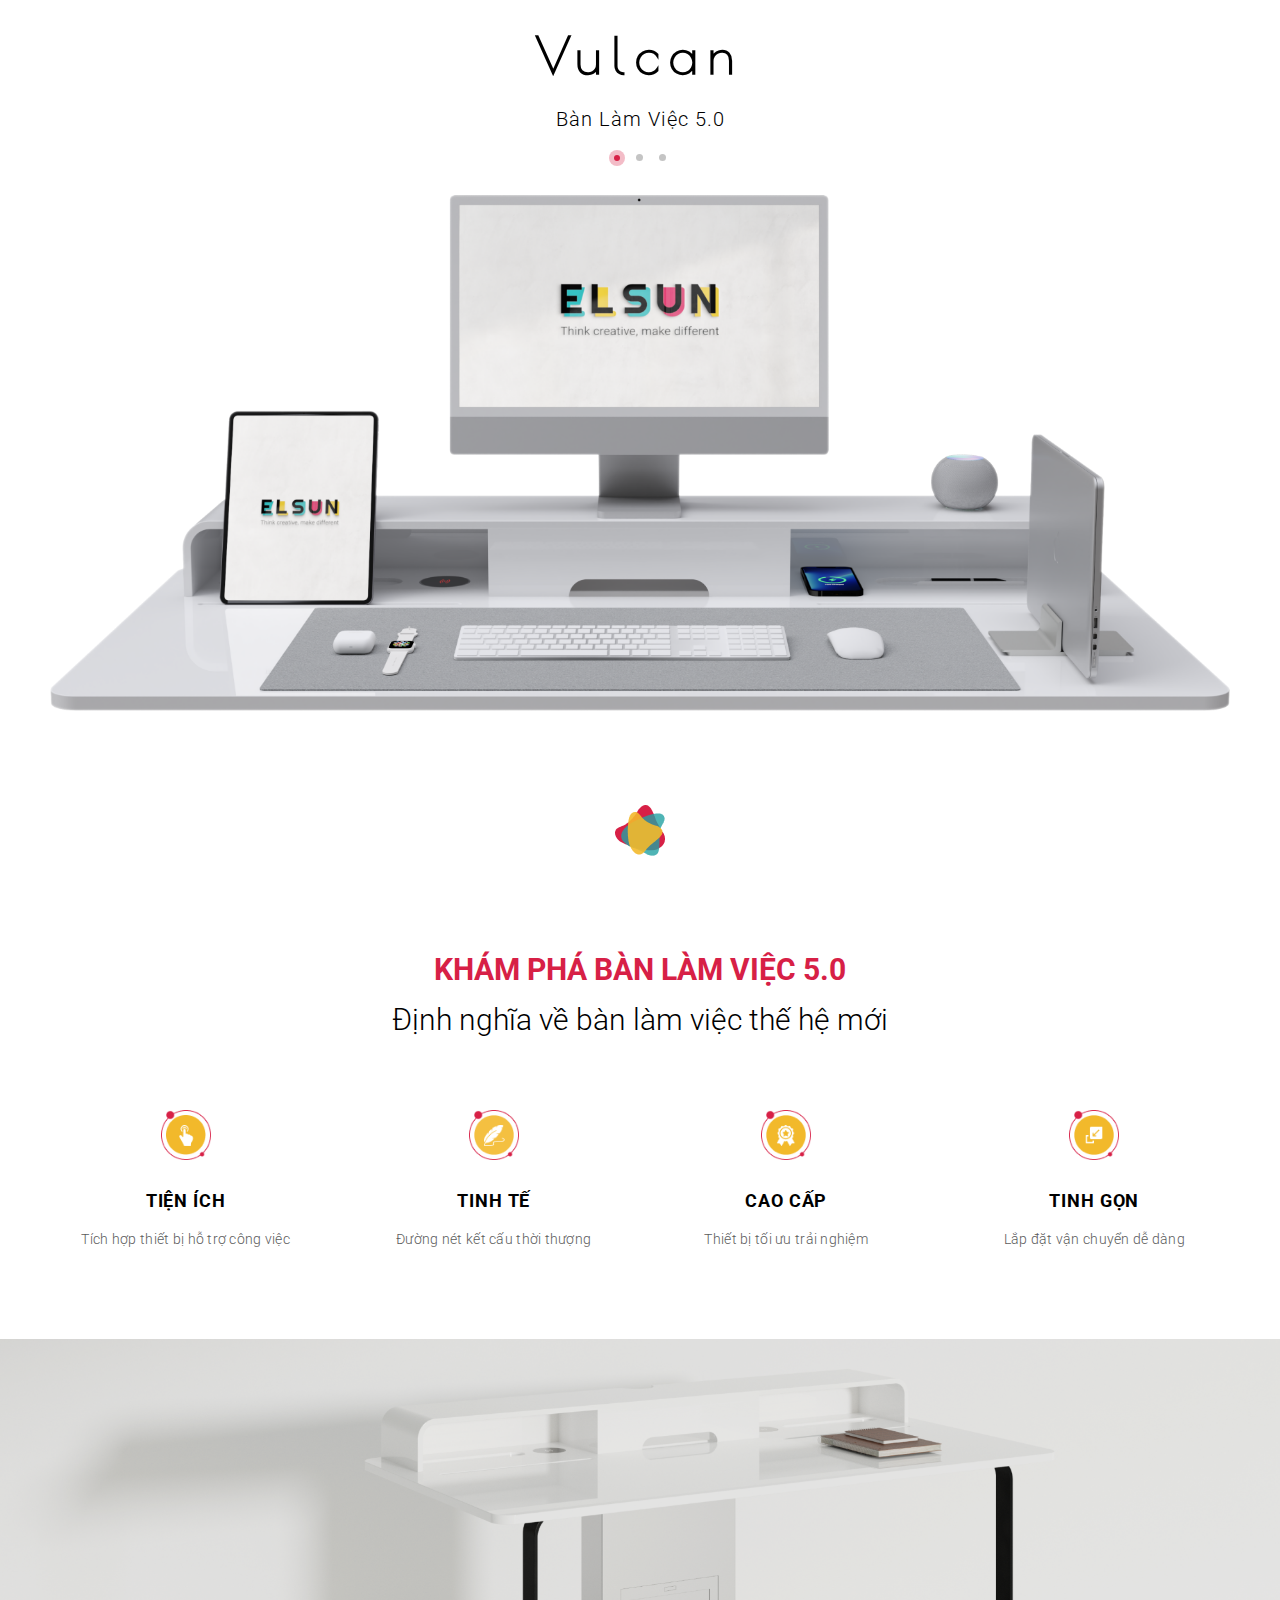
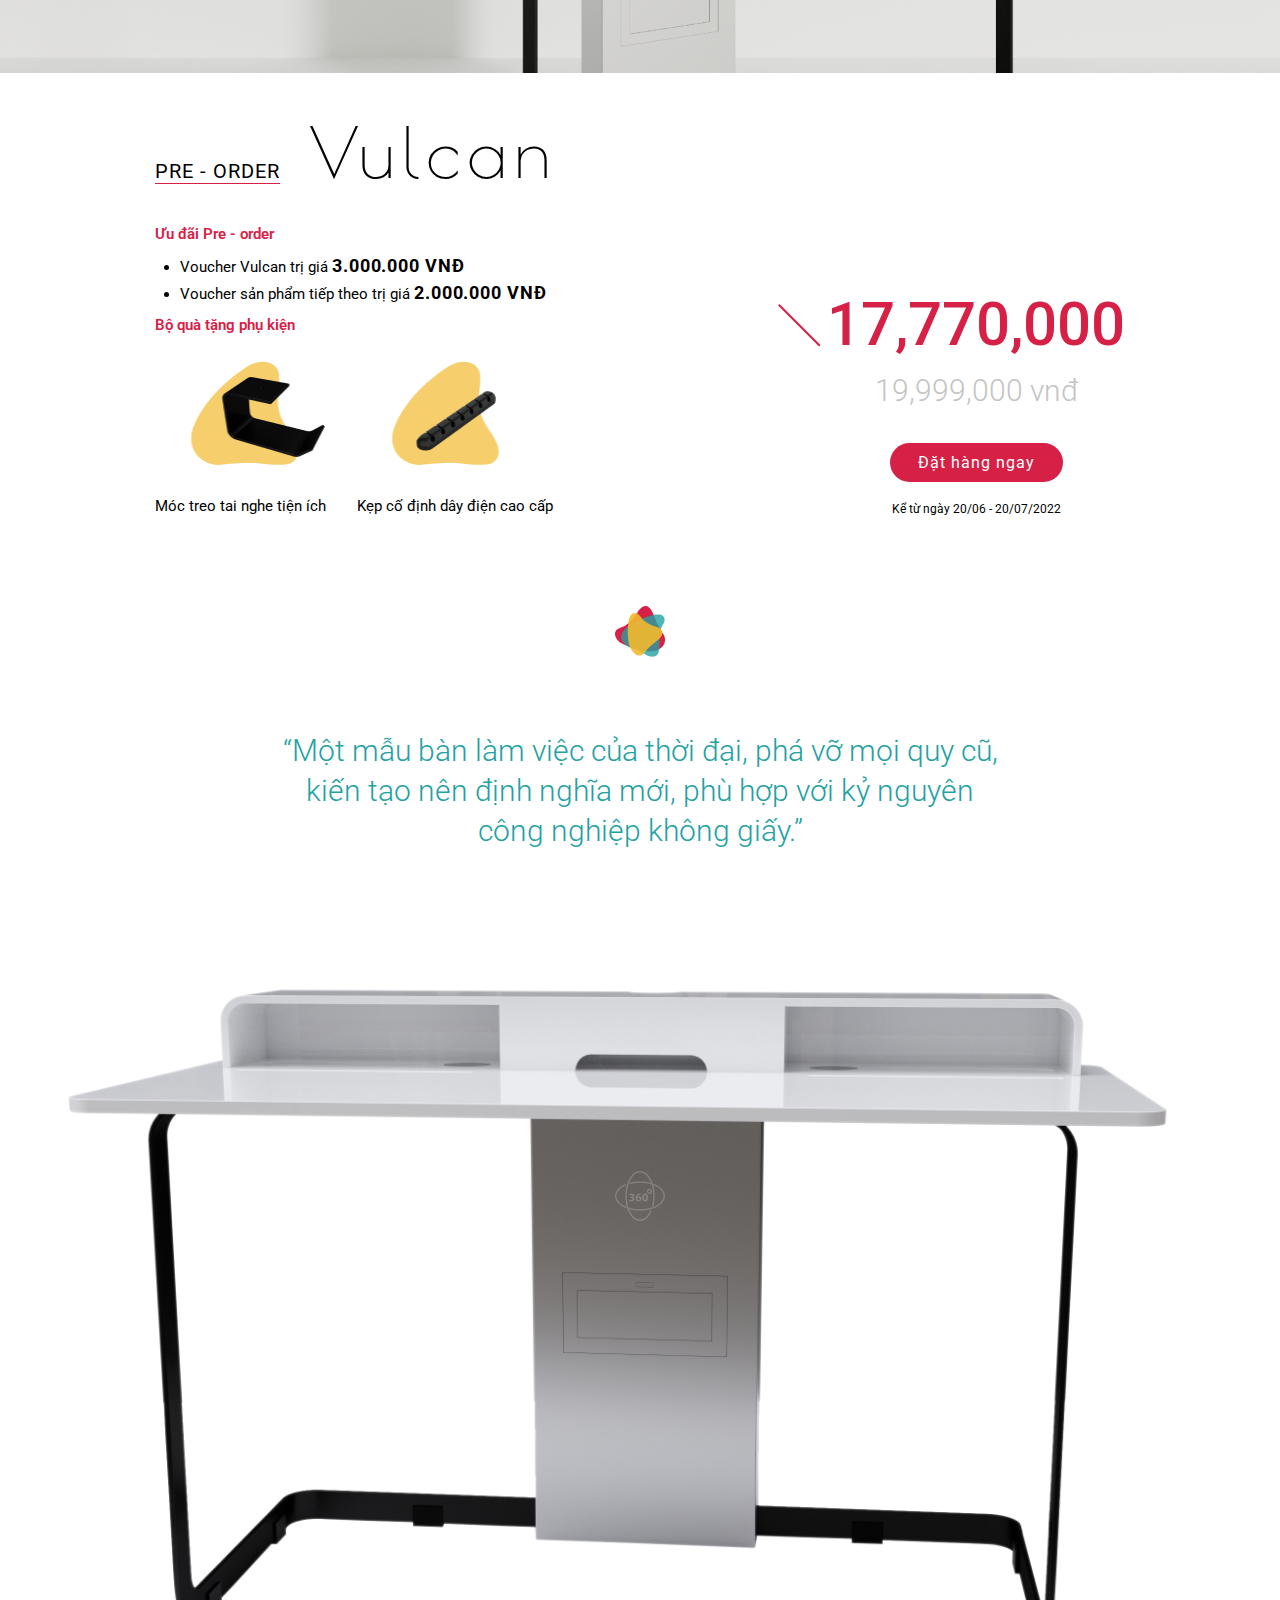
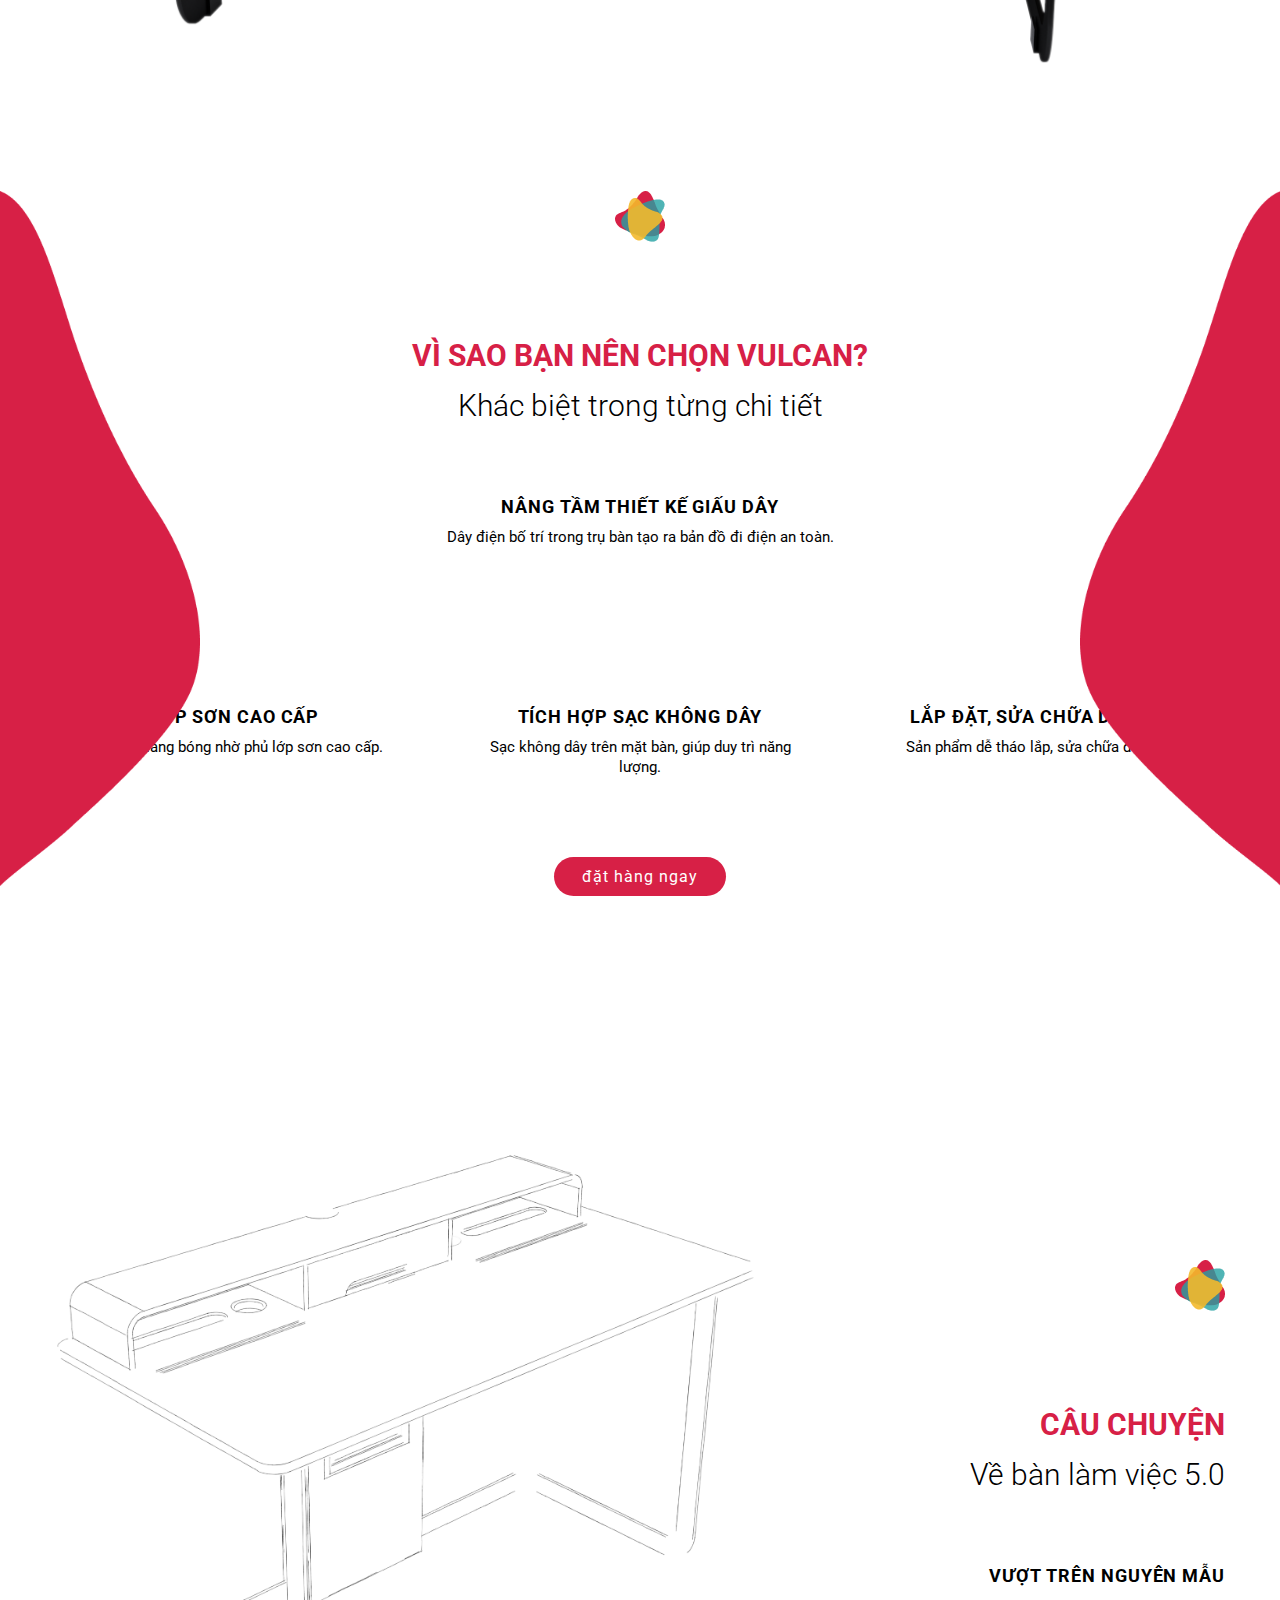
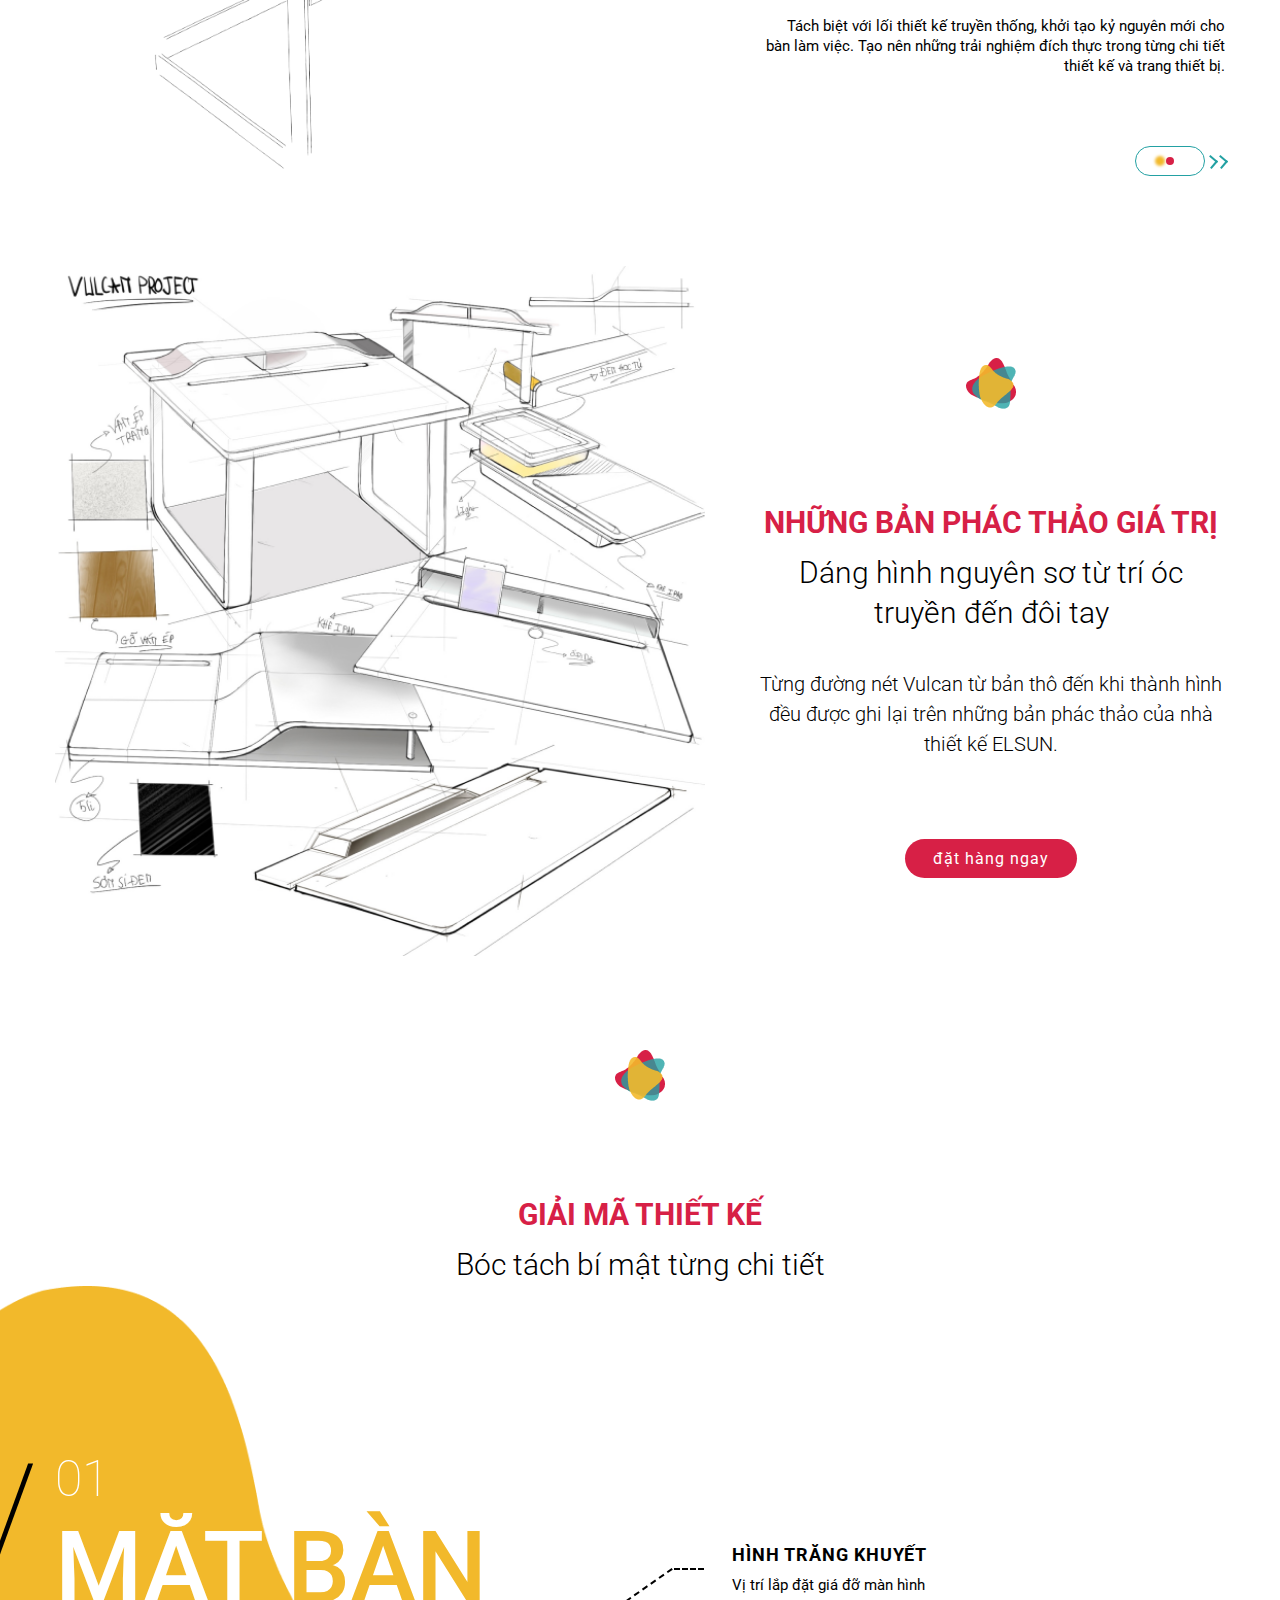
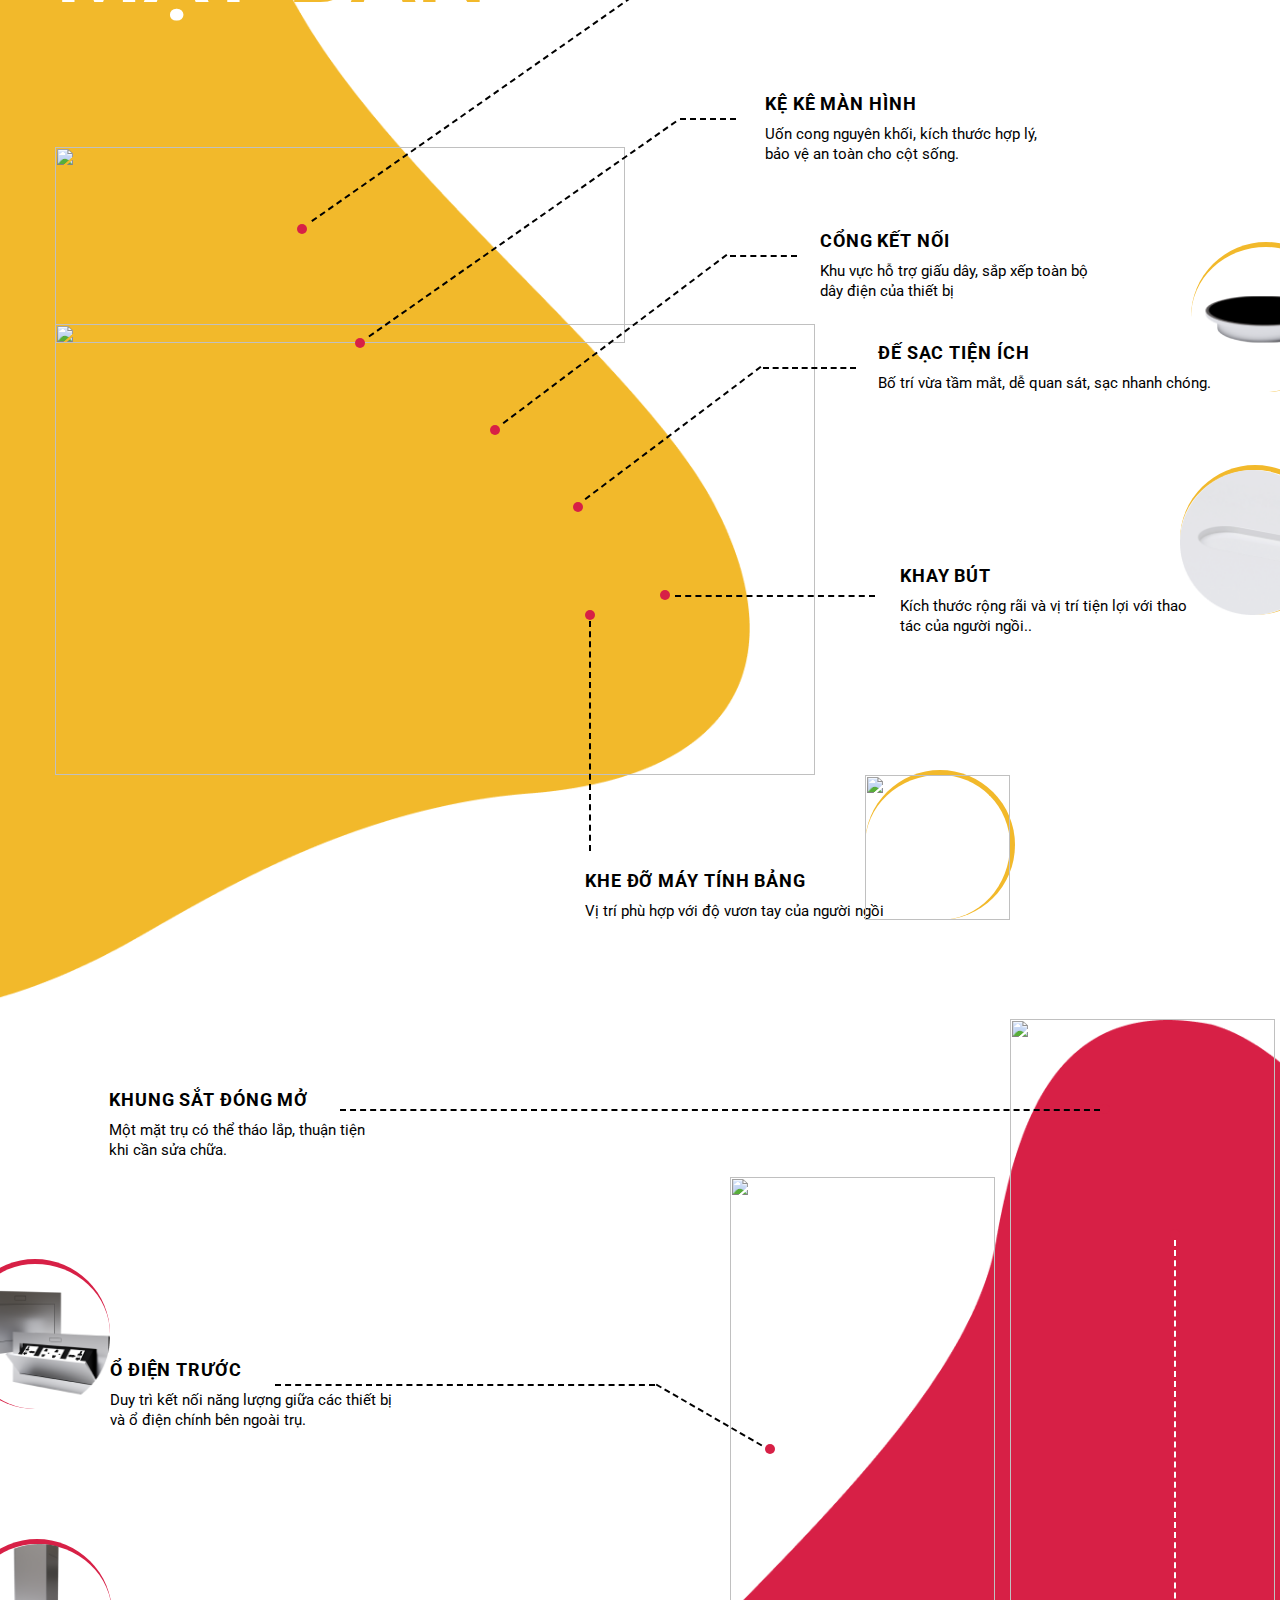
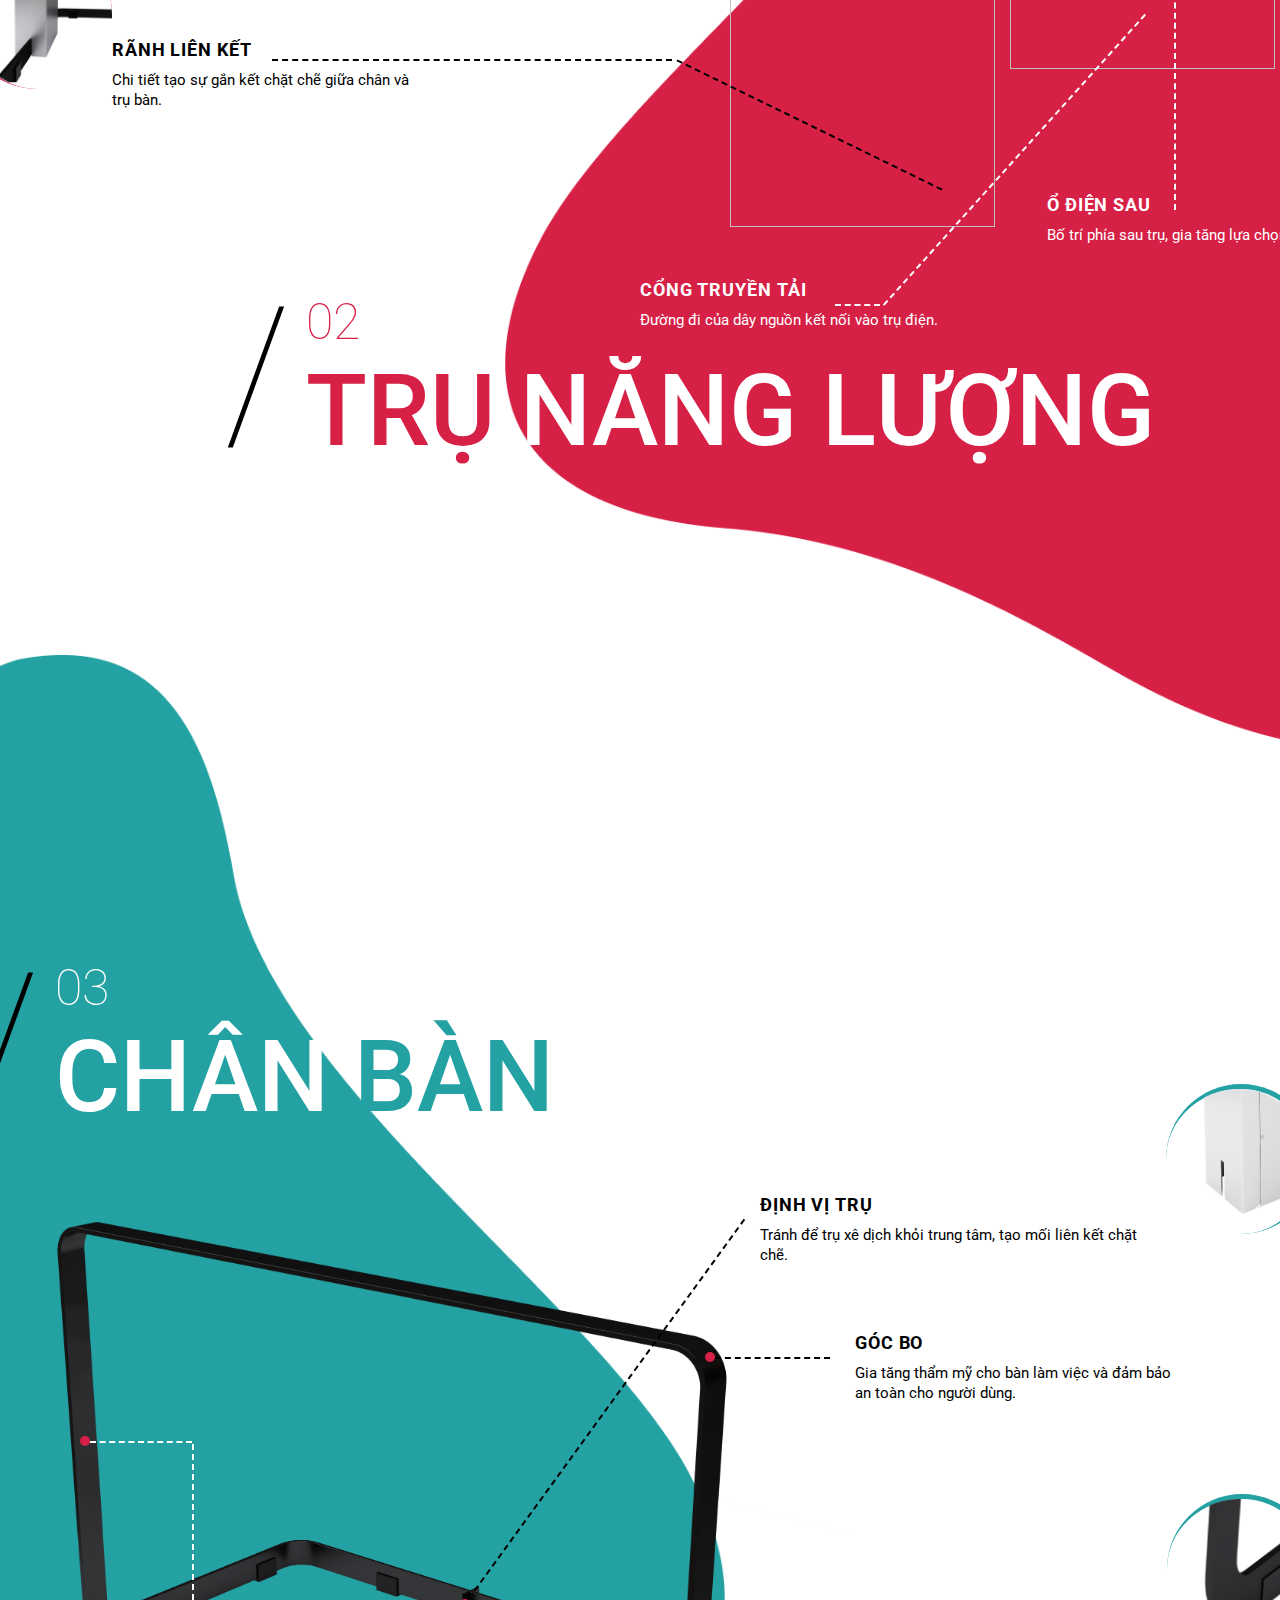
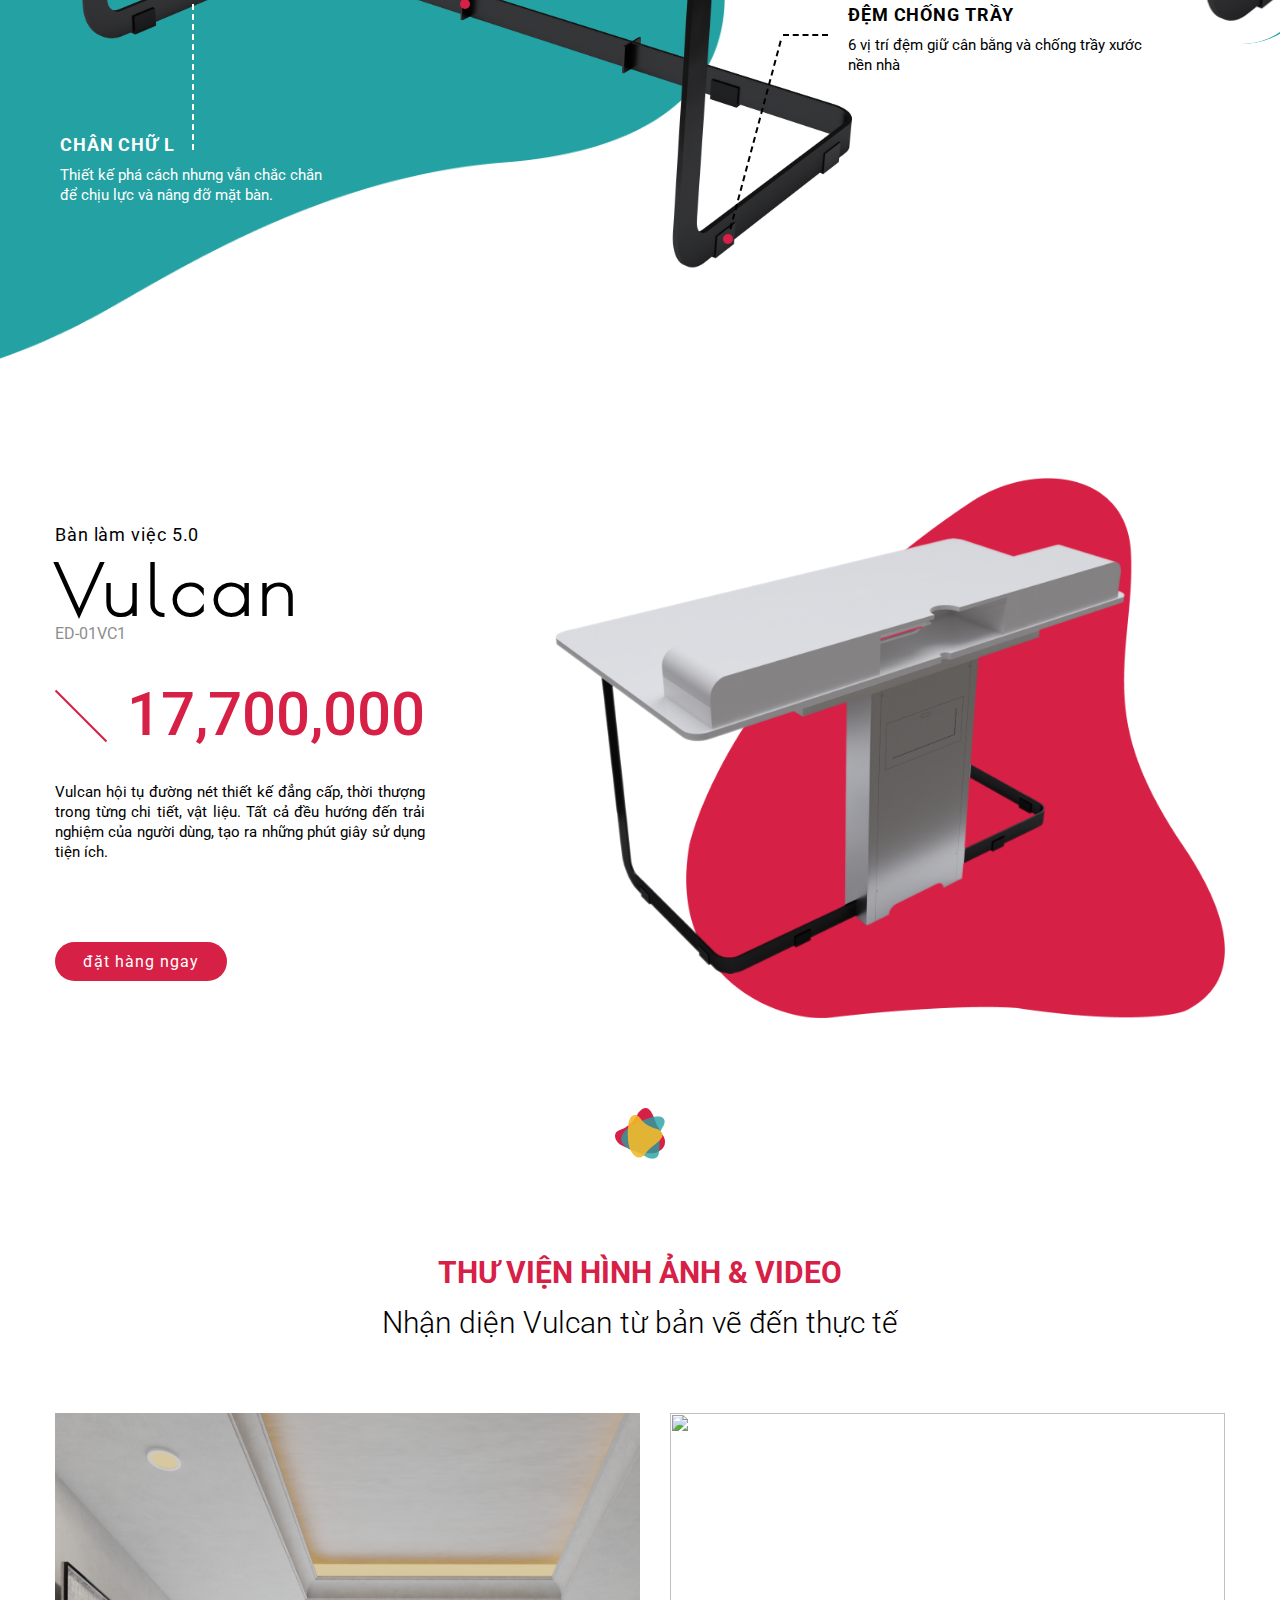
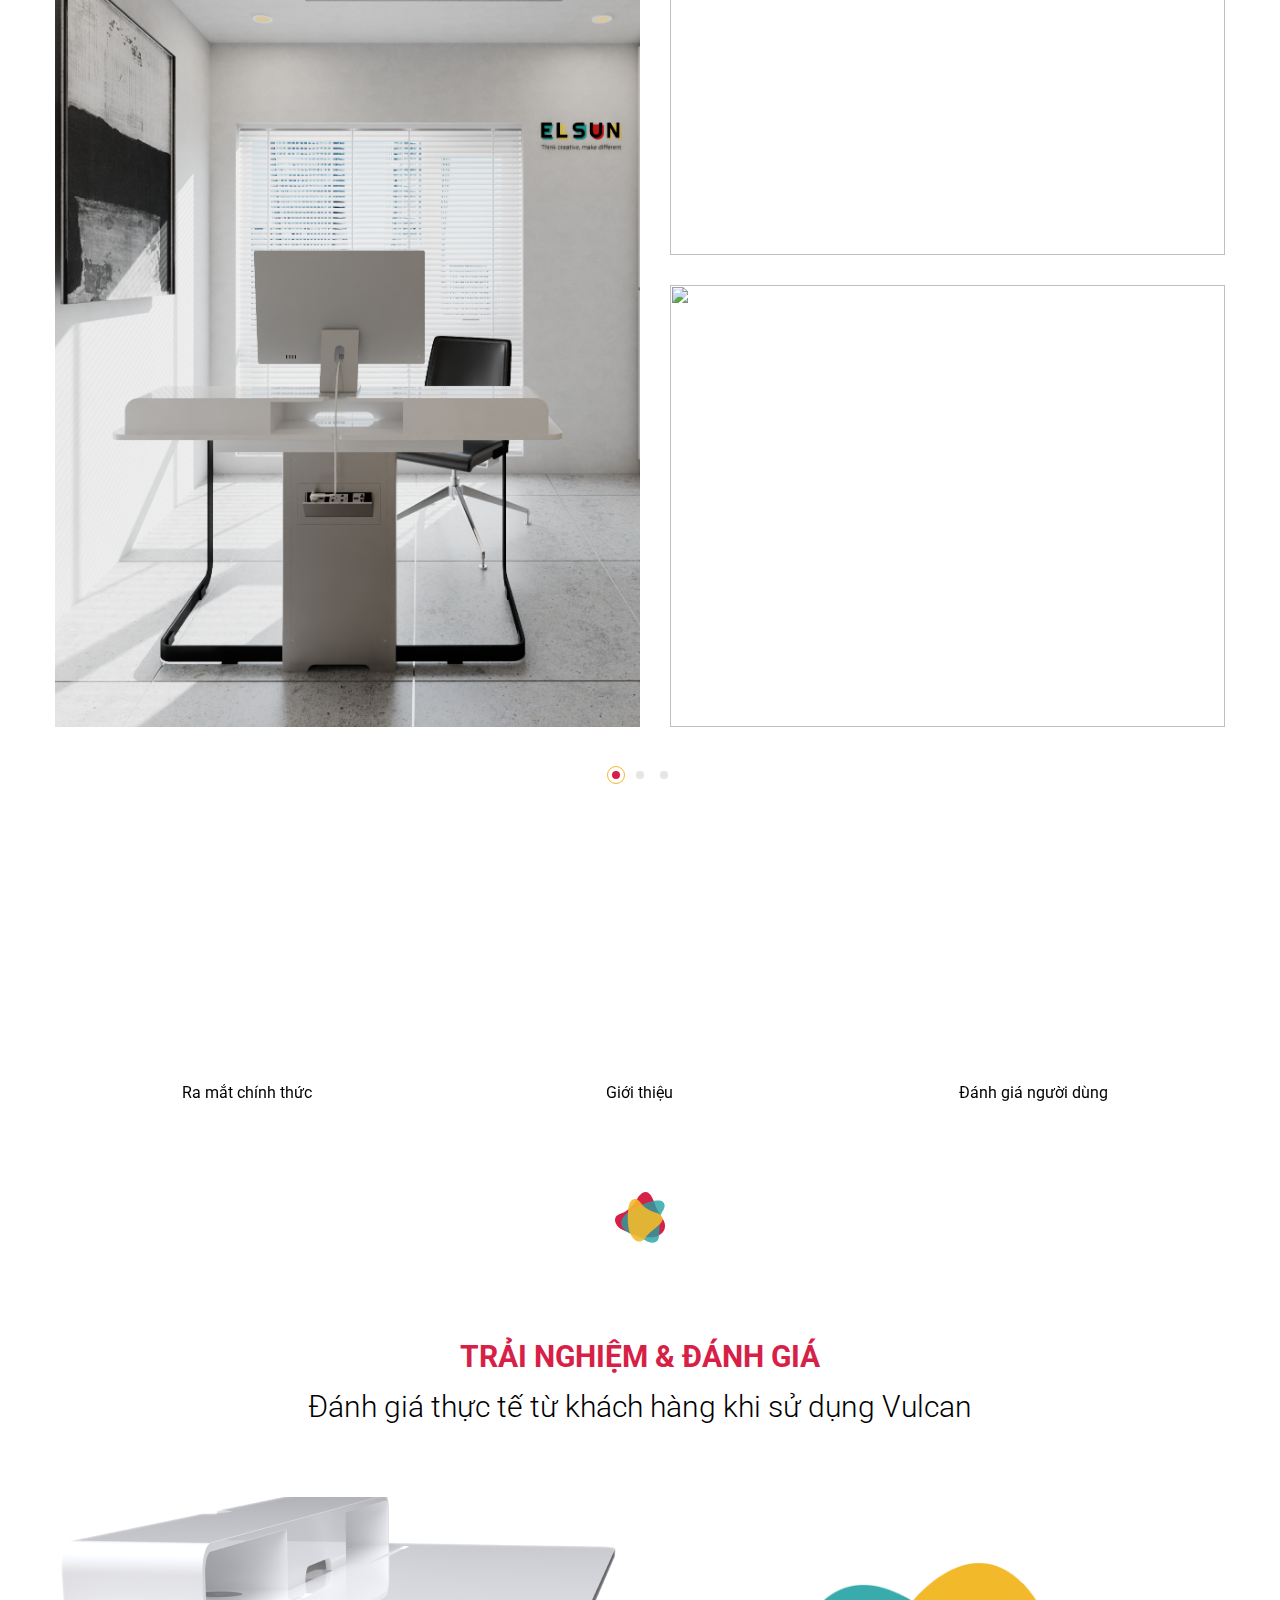
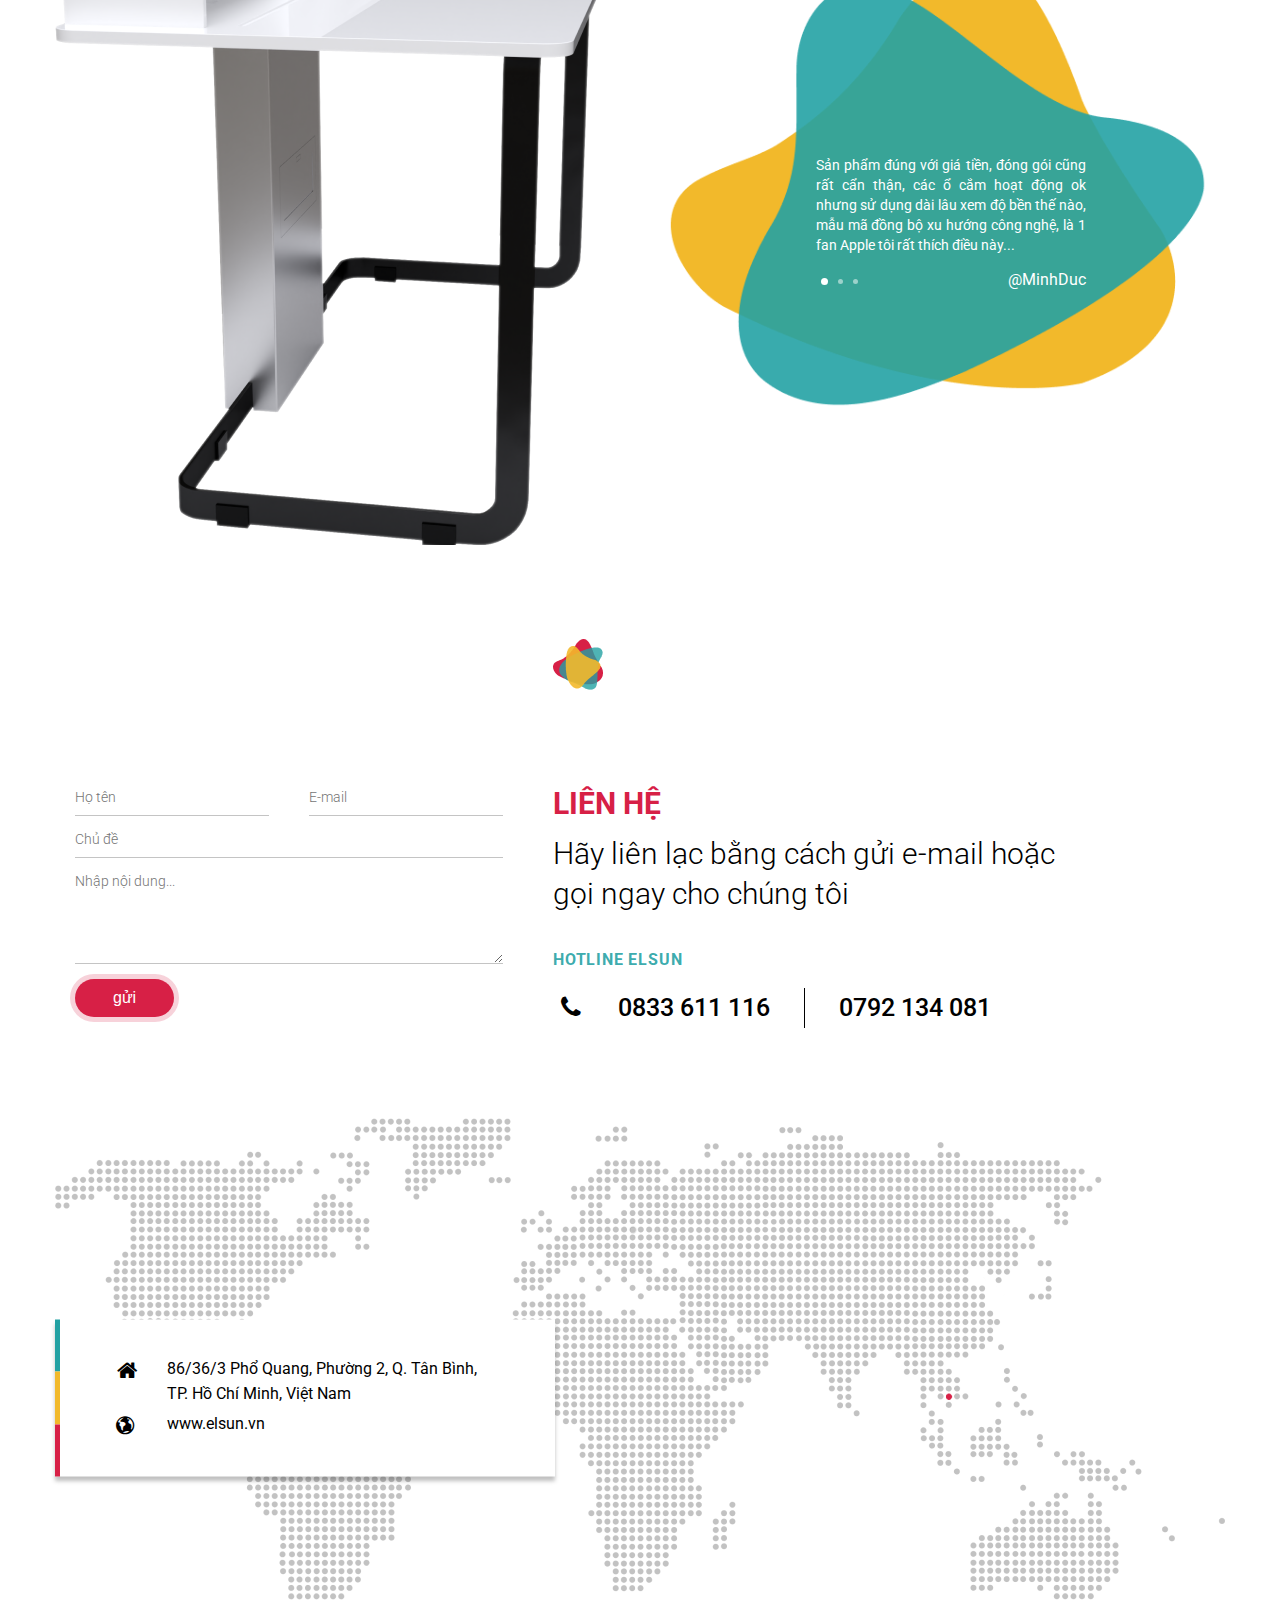
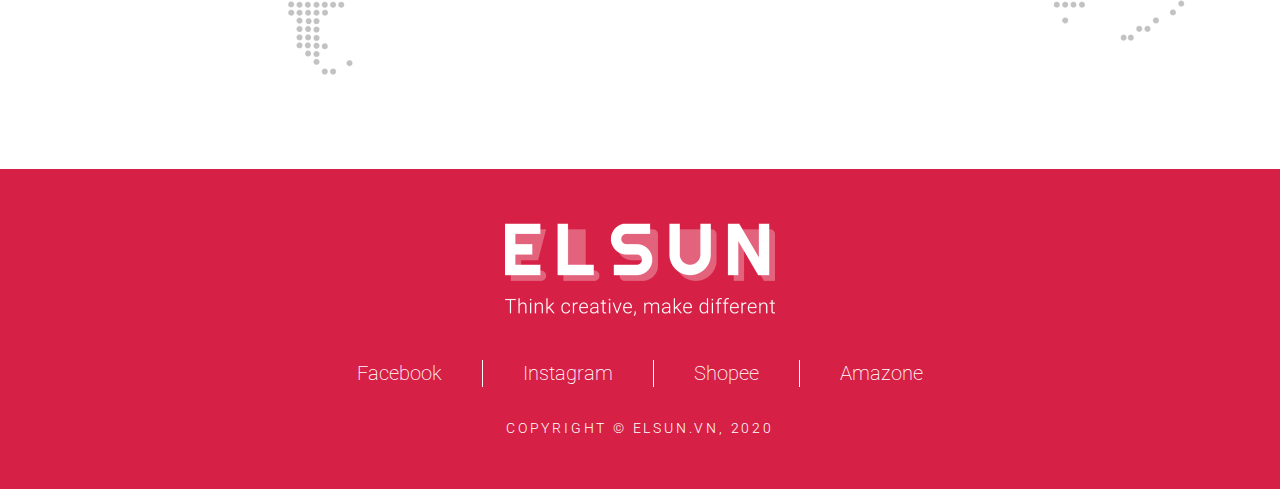
==== commit 81b37422: "responsive meaning tablet" ====
--- a/index.html
+++ b/index.html
@@ -634,6 +634,7 @@
                   <div class="meaning-circle circle-6">
                     <div class="meaing-group">
                       <div class="line-group line10"></div>
+                      <div class="line-group line10-2"></div>
                       <div class="meaning-description desc-6">
                         <div class="meaing-desc_title">
                           KHE ĐỠ MÁY TÍNH BẢNG
@@ -752,19 +753,19 @@
                 </div>
                 <div class="meaningtwo-content_down">
                   <div class="svg-heading svg-headingtwo">
-                    <div class="svg-stt">01</div>
+                    <div class="svg-stt">02</div>
                     <div class="svg-title">Trụ <span>Năng lượng</span></div>
                   </div>
                 </div>
               </div>
 
-              <!-- <div class="meaning-three">
+              <div class="meaning-three">
                 <div class="meaning-image meaningthree-image">
-                  <img src="./assets/images/meaning/bg-yellow.png" alt="" />
+                  <img src="./assets/images/meaning/bg-green.png" alt="" />
                 </div>
                 <div class="meaning-body">
                   <div class="svg-heading svg-headingthree">
-                    <div class="svg-stt meaningone-stt">01</div>
+                    <div class="svg-stt meaningthree-stt">03</div>
                     <div class="svg-title meaningthree-title">
                       Chân <span>bàn</span>
                     </div>
@@ -774,20 +775,63 @@
                   </div>
                 </div>
                 <div class="meaning-content">
-                  <div class="meaning-circle circle-1">
+                  <div class="meaning-circle circle-12">
                     <div class="meaing-group">
-                      <div class="line-group line1"></div>
-                      <div class="line-group line2"></div>
-                      <div class="meaning-description desc-1">
-                        <div class="meaing-desc_title">Hình trăng khuyết</div>
+                      <div class="line-group line19"></div>
+                      <div class="line-group line20"></div>
+                      <div class="meaning-description desc-12">
+                        <div class="meaing-desc_title">chân chữ l</div>
                         <span class="meaing-desc_text"
-                          >Vị trí lắp đặt giá đỡ màn hình</span
+                          >Thiết kế phá cách nhưng vẫn chắc chắn để chịu lực và nâng đỡ mặt bàn.</span
                         >
                       </div>
                     </div>
                   </div>
-                </div>
-              </div> -->
+                  <div class="meaning-circle circle-13">
+                    <div class="meaing-group">
+                      <div class="line-group line21"></div>
+                      <div class="meaning-description desc-13">
+                        <div class="meaing-desc_title">ĐỊNH VỊ TRỤ</div>
+                        <span class="meaing-desc_text"
+                          >Tránh để trụ xê dịch khỏi trung tâm, tạo mối liên kết chặt chẽ.</span
+                        >
+                        <div class="meaning-images image-7">
+                          <img src="./assets/images/meaning/detail-7.png" alt="">
+                        </div>
+                      </div>
+                    </div>
+                  </div>
+
+                  <div class="meaning-circle circle-14">
+                    <div class="meaing-group">
+                      <div class="line-group line22"></div>
+                      <div class="meaning-description desc-14">
+                        <div class="meaing-desc_title">góc bo</div>
+                        <span class="meaing-desc_text"
+                          >Gia tăng thẩm mỹ cho bàn làm việc và đảm bảo an toàn cho người dùng.</span
+                        >
+                      </div>
+                    </div>
+                  </div>
+
+                  <div class="meaning-circle circle-15">
+                    <div class="meaing-group">
+                      <div class="line-group line23"></div>
+                      <div class="line-group line24"></div>
+                      <div class="meaning-description desc-15">
+                        <div class="meaing-desc_title">đệm chống trầy</div>
+                        <span class="meaing-desc_text"
+                          >6 vị trí đệm giữ cân bằng và chống trầy xước nền nhà</span
+                        >
+                        <div class="meaning-images image-8">
+                          <img src="./assets/images/meaning/detail-8.png" alt="">
+                        </div>
+                      </div>
+                    </div>
+                  </div>
+
+                </div>
+              </div>
             </div>
           </div>
         </div>
@@ -1268,7 +1312,7 @@
         </div>
       </section>
 
-      <div class="scrollMain">
+      <!-- <div class="scrollMain">
         <nav class="scrollTop">
           <ul class="scroll-list">
             <li class="scroll-item">
@@ -1334,7 +1378,7 @@
             <a href="">Đặt hàng ngay</a>
           </div>
         </div>
-      </div>
+      </div> -->
       <div class="scroll-buy sroll-reverse">
         <a href="">Đặt hàng ngay</a>
       </div>
--- a/assets/css/vulcan.css
+++ b/assets/css/vulcan.css
@@ -1218,7 +1218,6 @@
 }
 .meaning-one {
   position: relative;
-  margin-bottom: 100px;
 }
 .meaning-image {
   position: relative;
@@ -1315,14 +1314,12 @@
 }
 .line1 {
   width: 493.5px;
-  height: 1px;
   -webkit-transform: rotate(-35deg);
   top: -140px;
   left: -35px;
 }
 .line2 {
   width: 30px;
-  height: 1px;
   top: -281px;
   left: 415px;
 }
@@ -1488,7 +1485,6 @@
 }
 .line11 {
   width: 814px;
-  /* -webkit-transform: rotate(90deg); */
   top: 5px;
   right: 10px;
 }
@@ -1557,13 +1553,13 @@
   right: 5px;
 }
 .line16 {
-  width: 341.5px;
+  width: 380px;
   top: -60px;
   right: 120px;
 }
 .desc-10 {
   width: 300px;
-  right: 335px;
+  right: 365px;
   top: -85px;
 }
 .image-4 {
@@ -1584,13 +1580,13 @@
   right: 0px;
 }
 .line18 {
-  width: 363px;
+  width: 400px;
   top: -130px;
   right: 285px;
 }
 .desc-11 {
   width: 300px;
-  right: 520px;
+  right: 545px;
   top: -150px;
 }
 .image-5 {
@@ -1613,6 +1609,125 @@
 }
 .svg-headingtwo span {
   color: var(--white-color);
+}
+.circle-12{
+  top: 782px;
+  left: 25px;
+}
+.line19{
+  width: 102px;
+  top: 5px;
+  left: 10px;
+  border-color: var(--white-color);
+}
+.line20{
+  width: 306px;
+  -webkit-transform: rotate(90deg);
+  top: 160px;
+  left: -40px;
+  border-color: var(--white-color);
+
+}
+.desc-12{
+  width: 270px;
+  top: 298px;
+  left: -20px;
+}
+.desc-12 .meaing-desc_title, .desc-12 .meaing-desc_text {
+  color: var(--white-color);
+}
+
+.circle-13{
+  top: 945px;
+  left: 405px;
+}
+.line21{
+  width: 555px;
+    -webkit-transform: rotate(126deg);
+    top: -225px;
+    left: -105px;
+}
+.desc-13{
+  width: 406px;
+  left: 375px;
+  top: -479px;
+}
+.image-7{
+  right: -150px;
+  top: -110px;
+  border-top: 5px solid var(--green-color);
+  border-right: 5px solid var(--green-color);
+
+}
+
+.circle-14{
+  top: 698px;
+  left: 650px;
+}
+.line22{
+  width: 153.5px;
+  top: 5px;
+  left: 10px;
+}
+
+.desc-14{
+  width: 333px;
+  left: 200px;
+  top: -20px;
+}
+
+.circle-15{
+  top: 1180px;
+  left: 668px;
+}
+.line23{
+  width: 218px;
+  -webkit-transform: rotate(115deg);
+  top: -100px;
+  left: -55px;
+}
+.line24{
+  width: 45px;
+  top: -200px;
+  left: 100px;
+}
+
+.desc-15{
+  width: 319px;
+  top: -230px;
+  left: 185px;
+}
+
+.image-8{
+  right: -150px;
+  top: -110px;
+  border-top: 5px solid var(--green-color);
+  border-right: 5px solid var(--green-color);
+}
+
+/* Meaning Three */
+.meaning-three{
+  position: relative;
+  margin-top: -100px;
+}
+.meaningthree-image{
+  left: -500px;
+}
+.svg-headingthree {
+  top: 305px;
+}
+.meaningthree-title span{
+  color: var(--green-color);
+}
+.svg-image5{
+  position: absolute;
+  width: 800px;
+  height: 650.24px;
+  top: 568px;
+}
+.svg-image5 img{
+  width: 100%;
+  height: 100%;
 }
 /* Price */
 .price {
--- a/assets/css/multivulcan.css
+++ b/assets/css/multivulcan.css
@@ -19,6 +19,122 @@
   .feature-image {
     margin: 70px;
   }
+  /* Meaning */
+  .line1{
+    width: 440px;
+    top: -130px;
+    left: -25px;
+  }
+  .line2{
+    top: -256px;
+    left: 377px;
+  }
+  .desc-1{
+    left: 435px;
+    top: -280px;
+  }
+  .line3{
+    width: 375px;
+    top: -110px;
+    left: -20px;
+  }
+  .line4{
+    top: -220px;
+    left: 325px;
+  }
+  .desc-2{
+    top: -245px;
+    left: 410px;
+  }
+  .line5{
+    width: 280px;
+    top: -87px;
+    left: -15px;
+  }
+  .line6{
+    top: -170px;
+    left: 240px;
+  }
+  .desc-3{
+    top: -195px;
+    left: 330px;
+  }
+  .line7{
+    width: 220px;
+    top: -70px;
+    left: -10px;
+  }
+  .line8{
+    top: -135px;
+    left: 190px;
+  }
+  .desc-4{
+    top: -160px;
+    left: 305px;
+  }
+  .line9{
+    width: 200px;
+  }
+  .desc-5{
+    left: 240px;
+  }
+  /* Meaning two */
+  .meaningtwo-image {
+    right: -450px;
+  }
+  .svg-image3{
+    right: -50px;
+  }
+  .circle-7{
+    right: 115px;
+  }
+  .line11{
+    width: 760px;
+  }
+  .desc-7{
+    right: 745px;
+  }
+
+  .circle-8{
+    right: 45px;
+  }
+  .circle-9{
+    right: 70px;
+  }
+  .meaningtwo-content_down{
+    right:70px;
+  }
+  /* Meaning Three */
+  .line21 {
+    width: 459px;
+    top: -195px;
+    left: -80px;
+}
+  .desc-13{
+    left: 300px;
+    top: -405px;
+  }
+
+  .line22{
+    width: 115px;
+  }
+  .desc-14{
+    left: 150px;
+  }
+
+  .line23{
+    width: 195px;
+    -webkit-transform: rotate(105deg);
+    top: -100px;
+    left: -65px;
+  }
+  .line24 {
+    left: 60px;
+  }
+  .desc-15{
+    left: 125px;
+  }
+
 }
 
 @media screen and (max-width: 1365px) {
@@ -130,6 +246,170 @@
   .cart-buy.left {
     text-align: center;
   }
+
+  /* MEANGING */
+  .meaning-images{
+    width: 80px;
+    height: 80px;
+  }
+  .meaningone-image {
+    left: -300px;
+  }
+  .svg-headingone{
+    left: 169px;
+  }
+  .svg-stt{
+    font-weight: 100;
+    font-size: 30px;
+    line-height: 35px;
+  }
+  .svg-title{
+    font-weight: 500;
+    font-size: 60px;
+    line-height: 70px;
+  }
+  .svg-image{
+    width: 500px;
+    height: 155px;
+    left: 74px;
+    top: 380px;
+  }
+  .svg-image2{
+    width: 600px;
+    height: 340px;
+    top: 545px;
+    left: 74px;
+  }
+
+  .circle-1{
+    top: 440px;
+    left: 285px;
+  }
+  .line1 {
+    width: 294px;
+    top: -87px;
+    left: -15px;
+  }
+  .line2 {
+    width: 30px;
+    top: -170px;
+    left: 255px;
+  }
+  .desc-1 {
+    left: 300px;
+    top: -195px;
+  }
+
+  .circle-2 {
+    top: 565px;
+    left: 362px;
+  }
+
+  .line3 {
+    width: 333px;
+    top: -95px;
+  }
+  .line4{
+    display: none;
+  }
+  .desc-2 {
+    top: -215px;
+    left: 305px;
+  }
+  .circle-3 {
+    top: 620px;
+    left: 435px;
+  }
+
+  .line5 {
+    width: 224px;
+    top: -70px;
+    left: -10px;
+  }
+  .line6 {
+    width: 25px;
+    top: -140px;
+    left: 195px;
+  }
+  .desc-3 {
+    top: -160px;
+    left: 240px;
+  }
+
+  .circle-4 {
+    top: 680px;
+    left: 480px;
+  }
+
+  .line7 {
+    width: 75px;
+    top: 17px;
+    left: 10px;
+    -webkit-transform: rotate(17deg);
+  }
+  .line8 {
+    width: 152px;
+    top: 28px;
+    left: 88px;
+  }
+  .desc-4 {
+    top: 0px;
+    left: 270px;
+    width: 153px;
+  }
+  .image-1{
+    top: 70px;
+    right: 0;
+  }
+  .circle-5 {
+    top: 755px;
+    left: 585px;
+  }
+  .line9{
+    width: 230px;
+    -webkit-transform: rotate(90deg);
+    top: 125px;
+    left: -110px;
+  }
+  .desc-5{
+    left: 35px;
+    top: 225px;
+    width: 253px;
+  }
+  .image-2{
+    top: -35px;
+    right: -75px;
+  }
+
+  .circle-6 {
+    top: 755px;
+    left: 490px;
+  }
+
+  .line10 {
+    width: 195px;
+    -webkit-transform: rotate(135deg);
+    top: 75px;
+    left: -165px;
+  }
+  .line10-2{
+    width: 45px;
+    top: 170px;
+    left: -160px;
+    -webkit-transform: rotate(90deg);
+  }
+  
+  .desc-6 {
+    width: 300px;
+    top: 180px;
+    left: -385px;
+  }
+
+  .image-3 {
+    top: -50px;
+    right: -60px;
+}
+
 
   /* PRICE */
   .price-main {
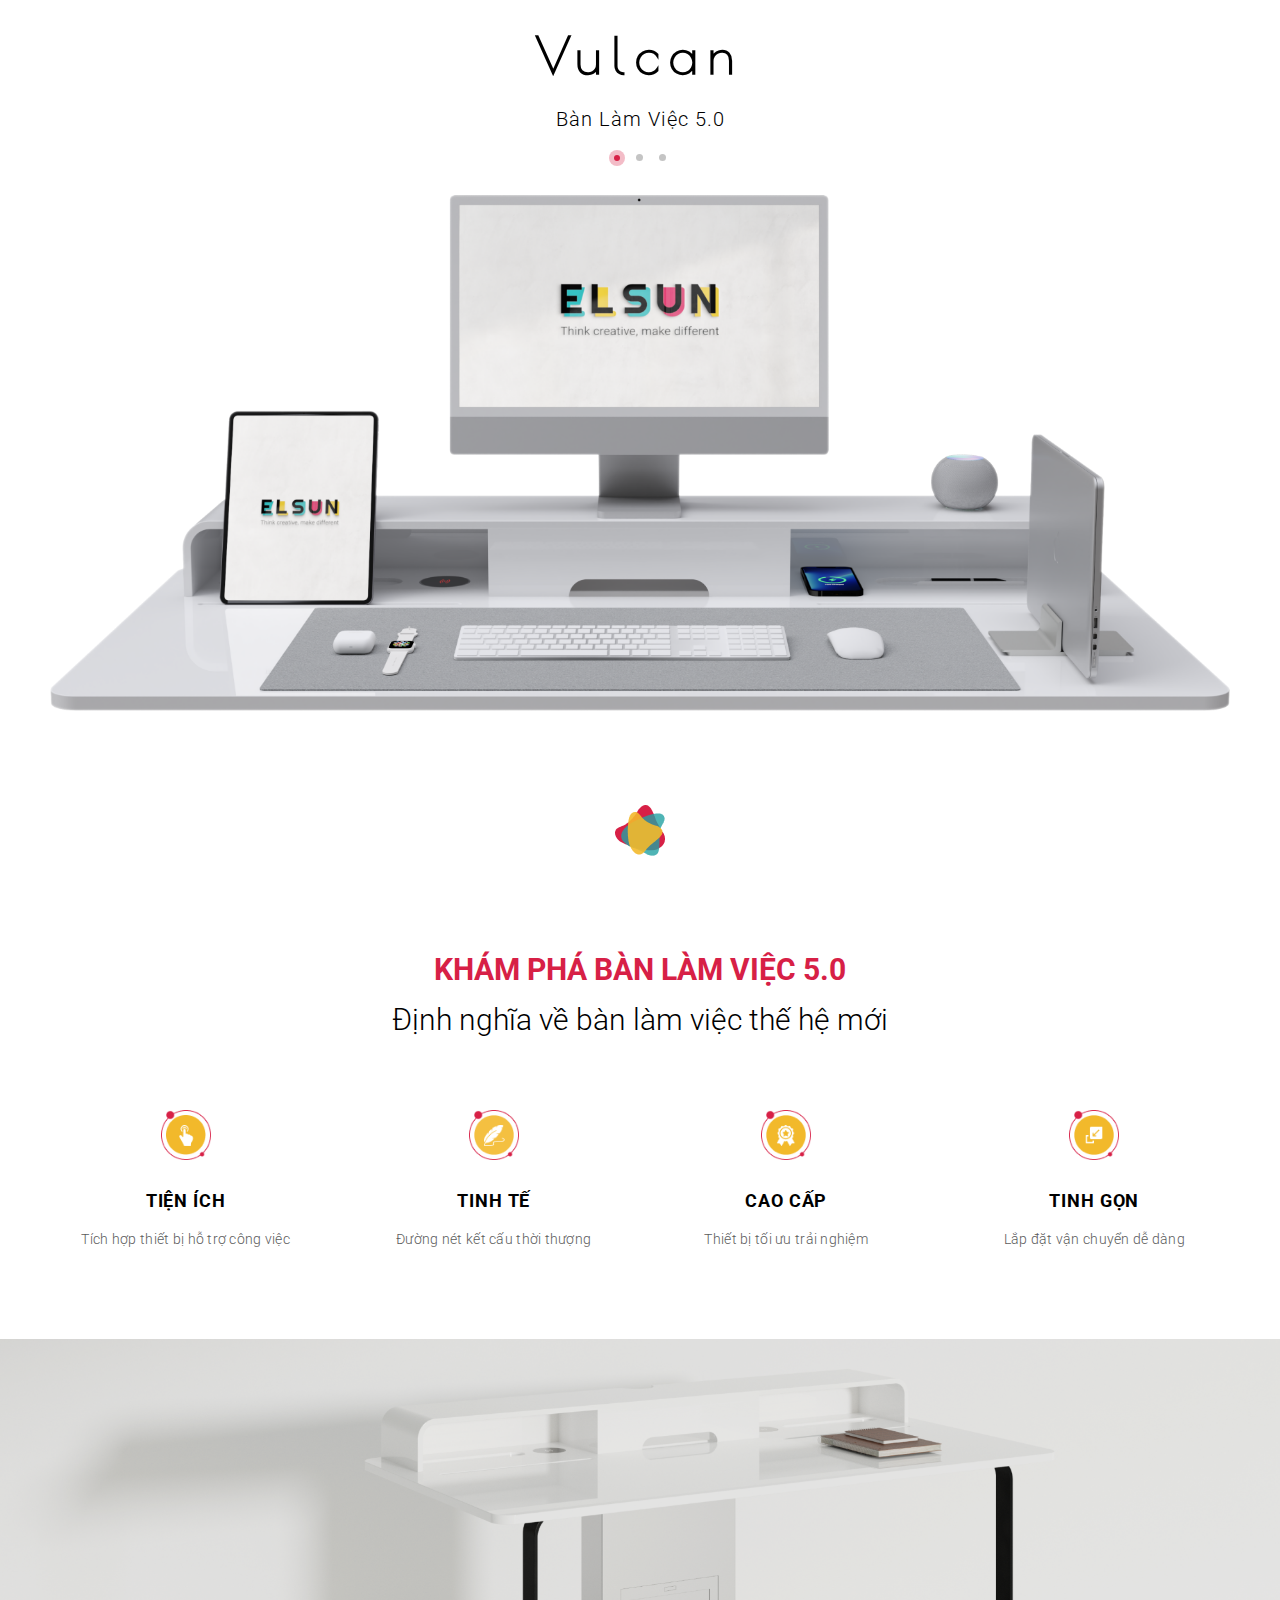
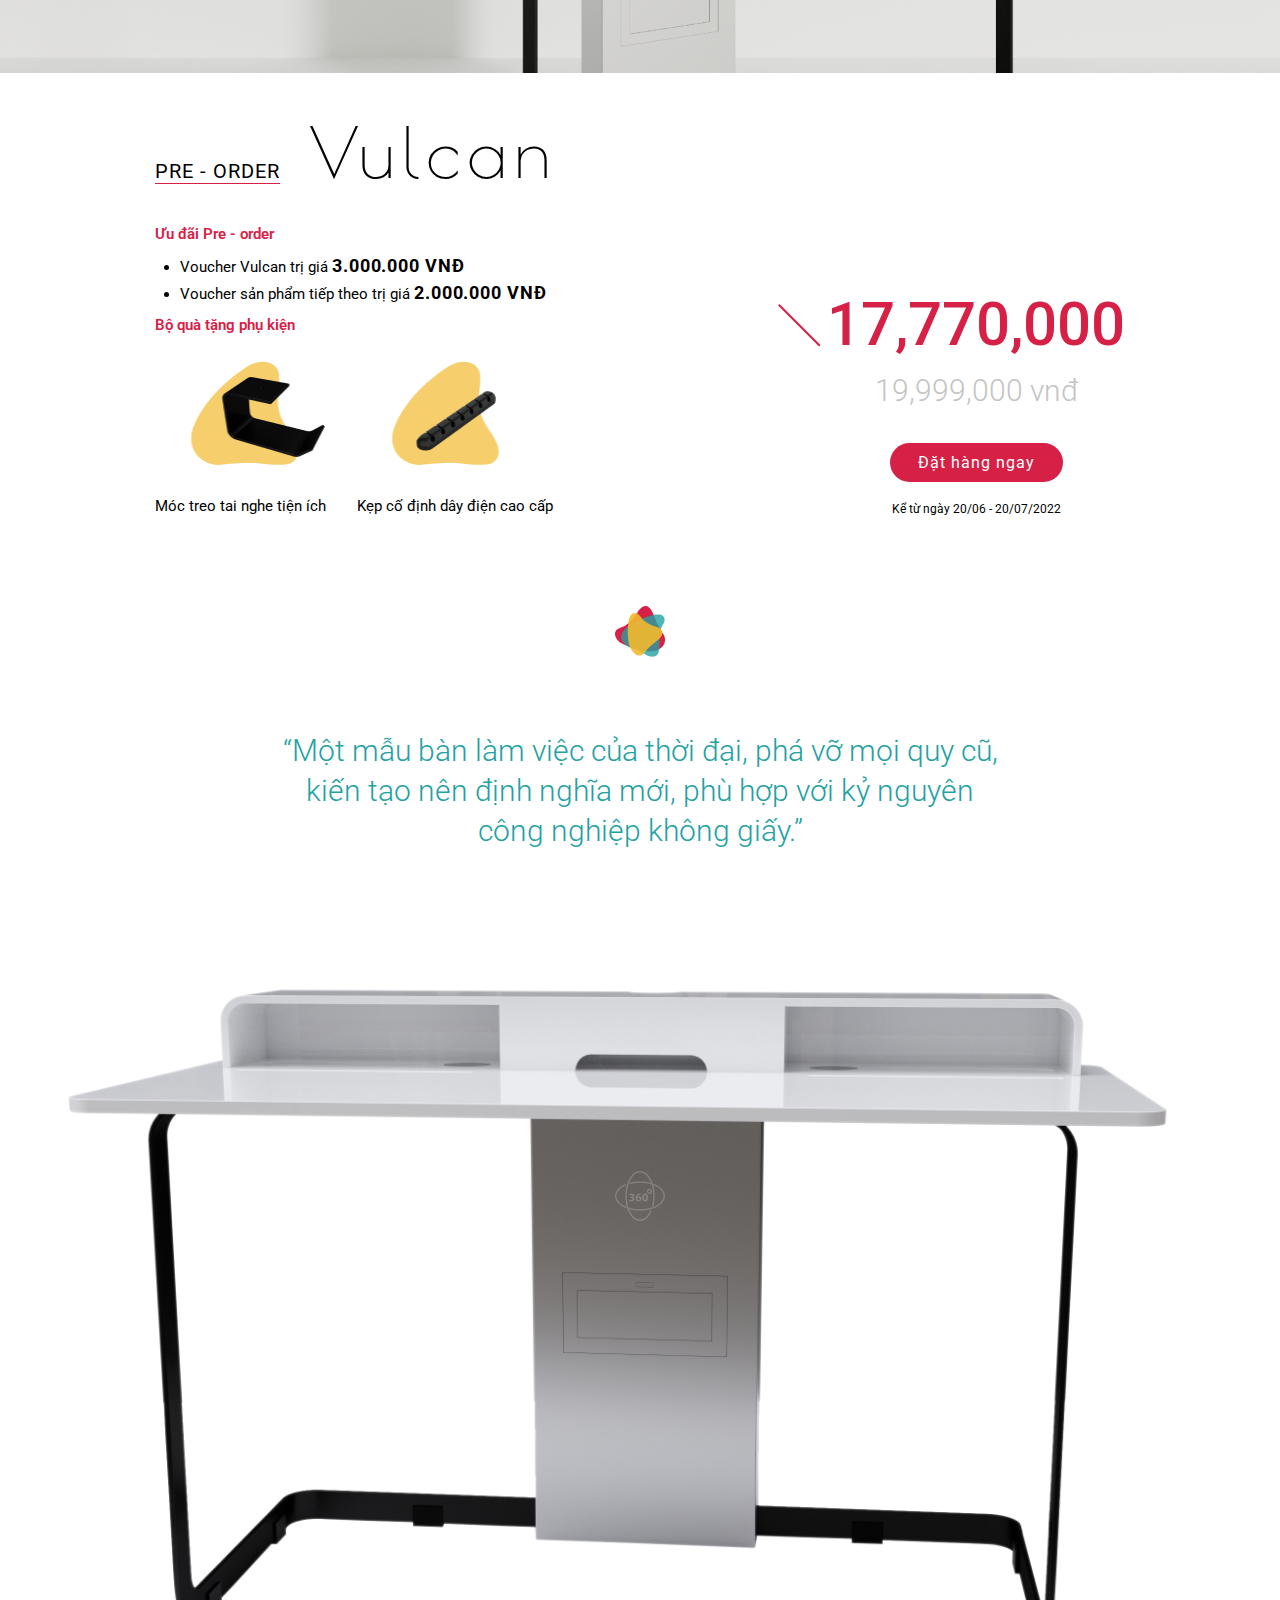
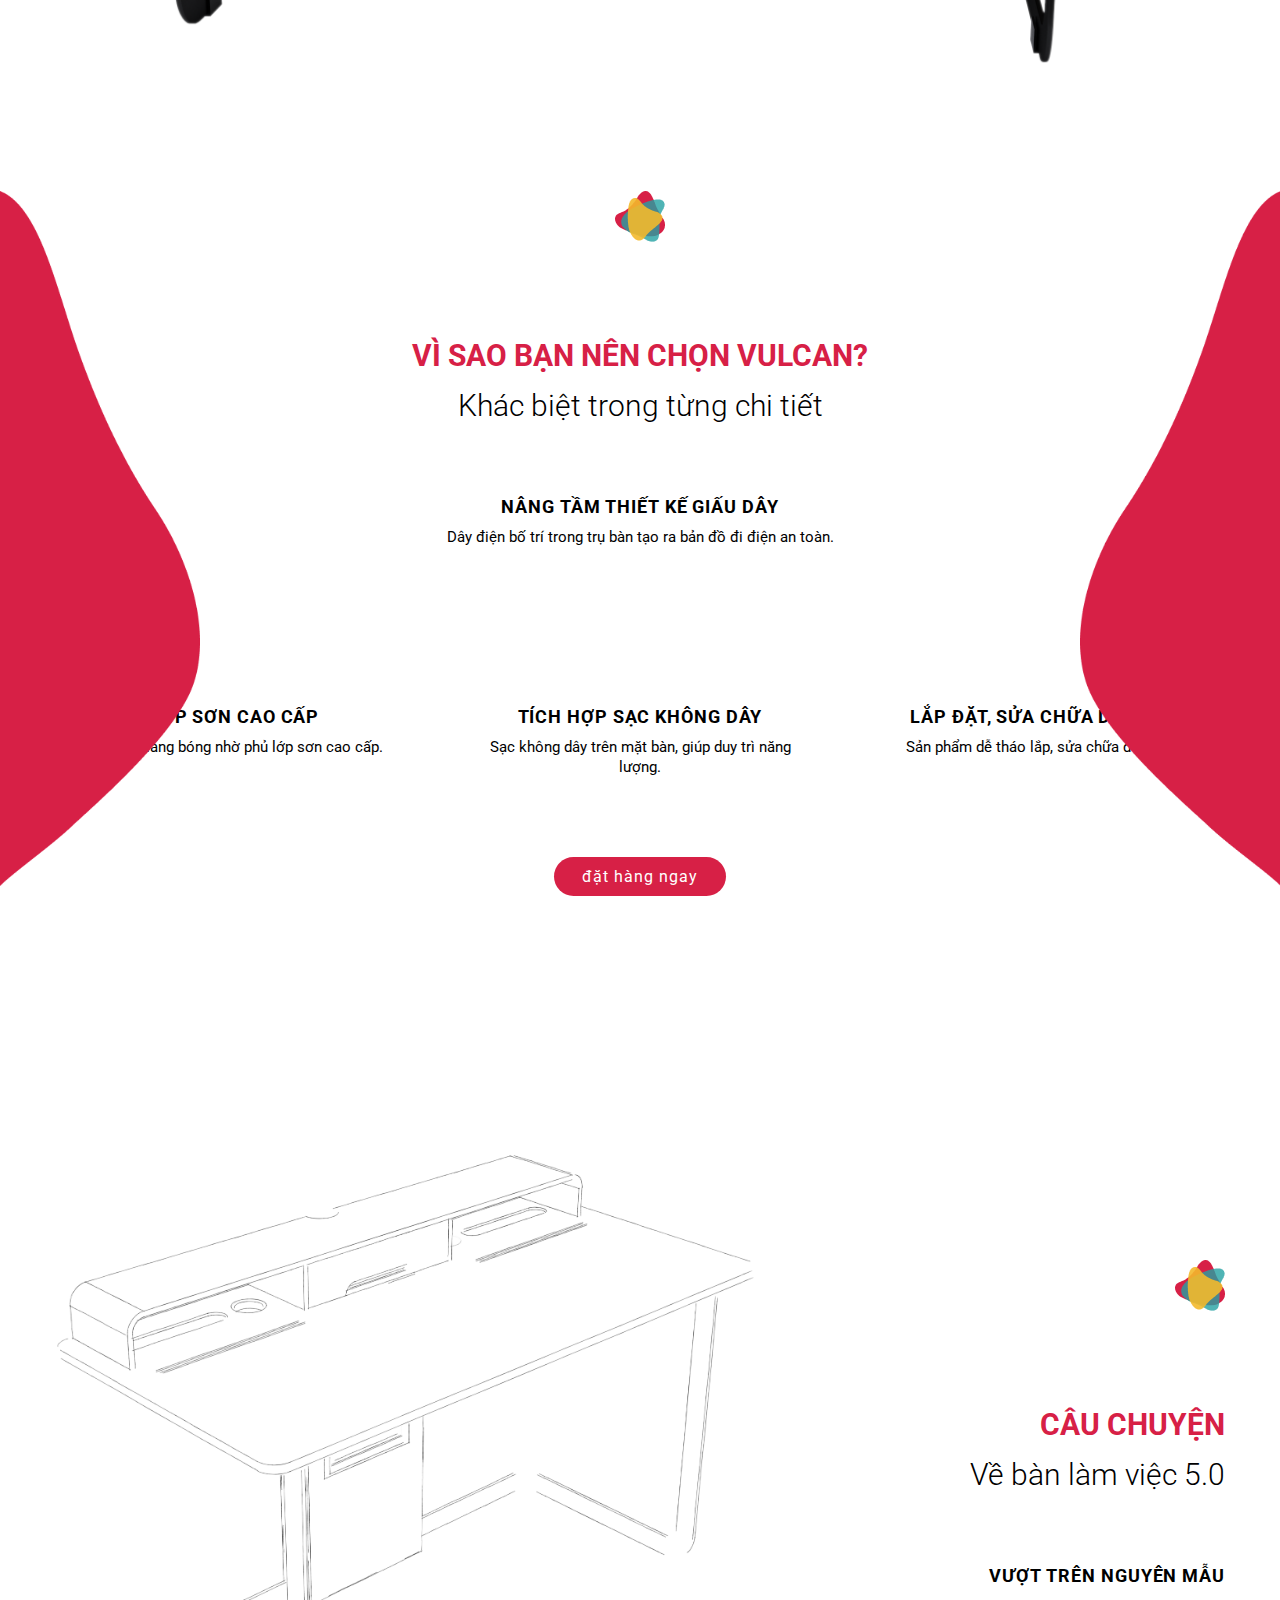
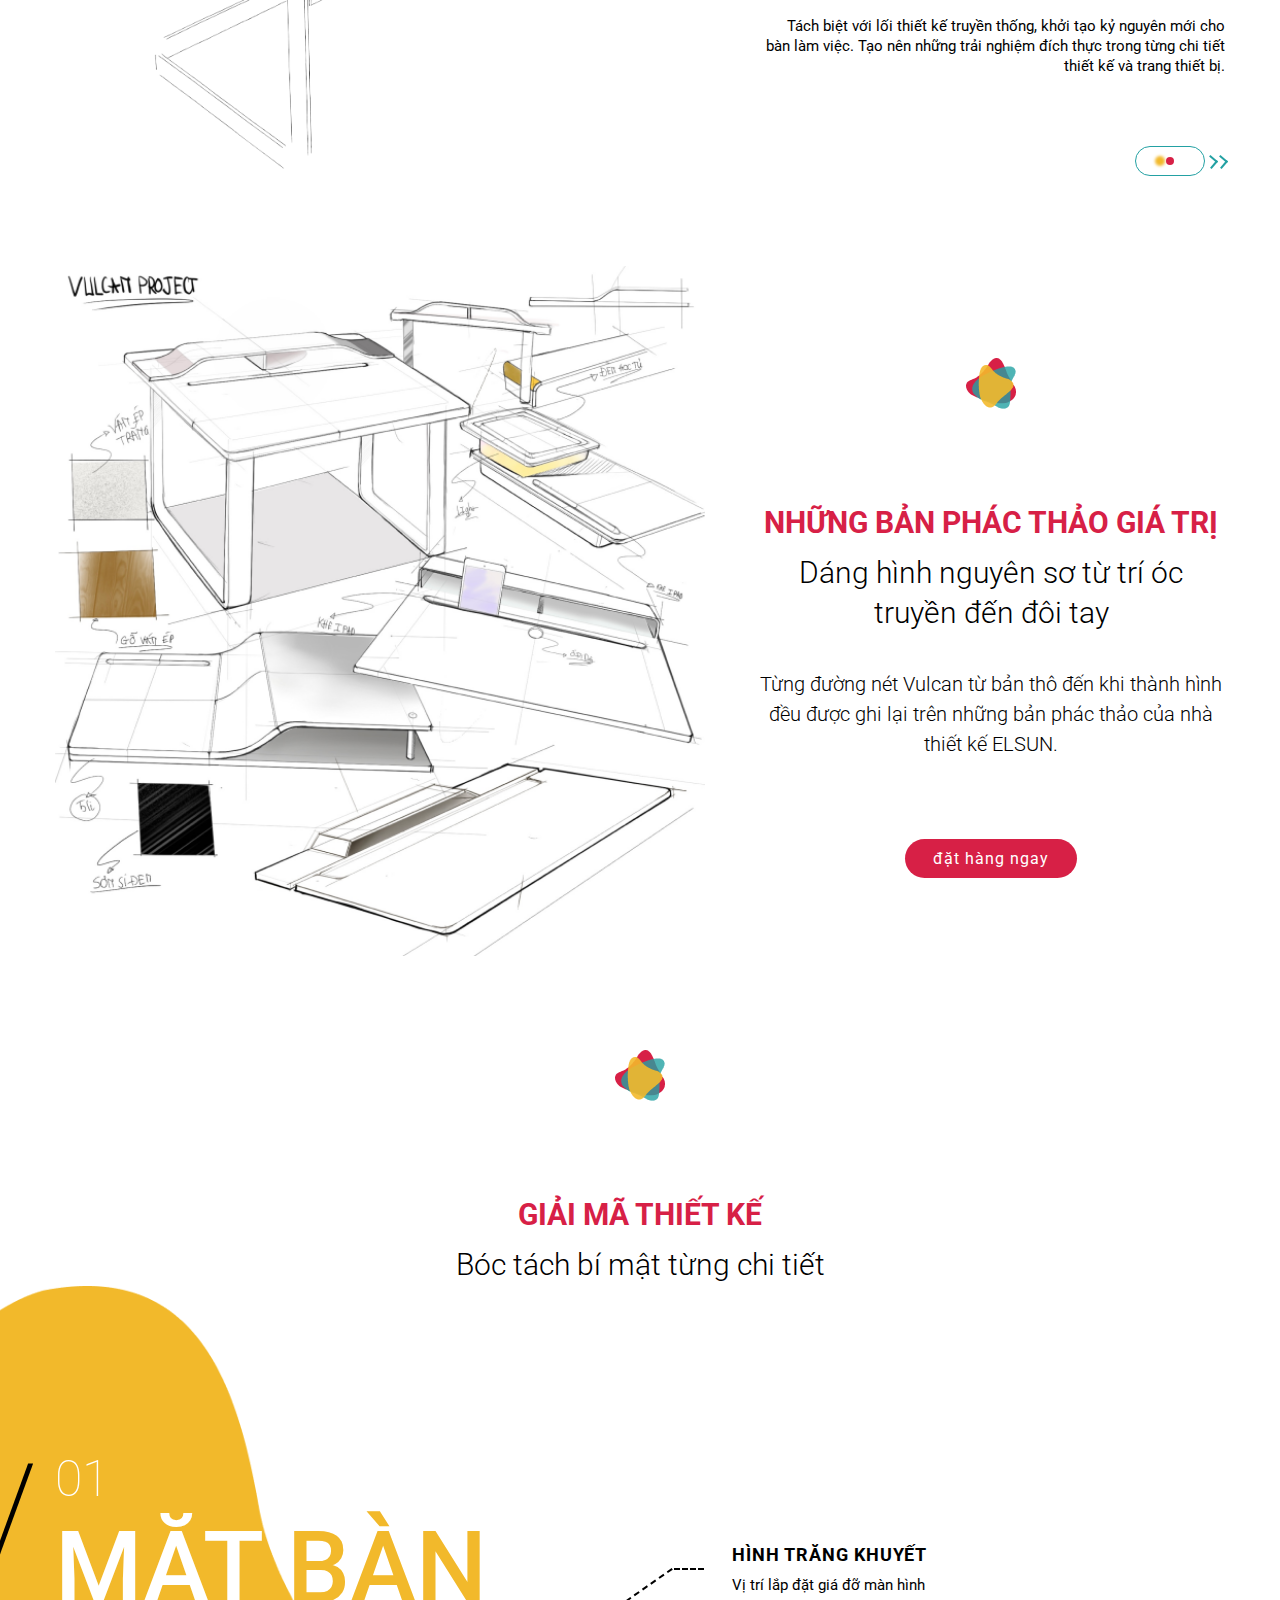
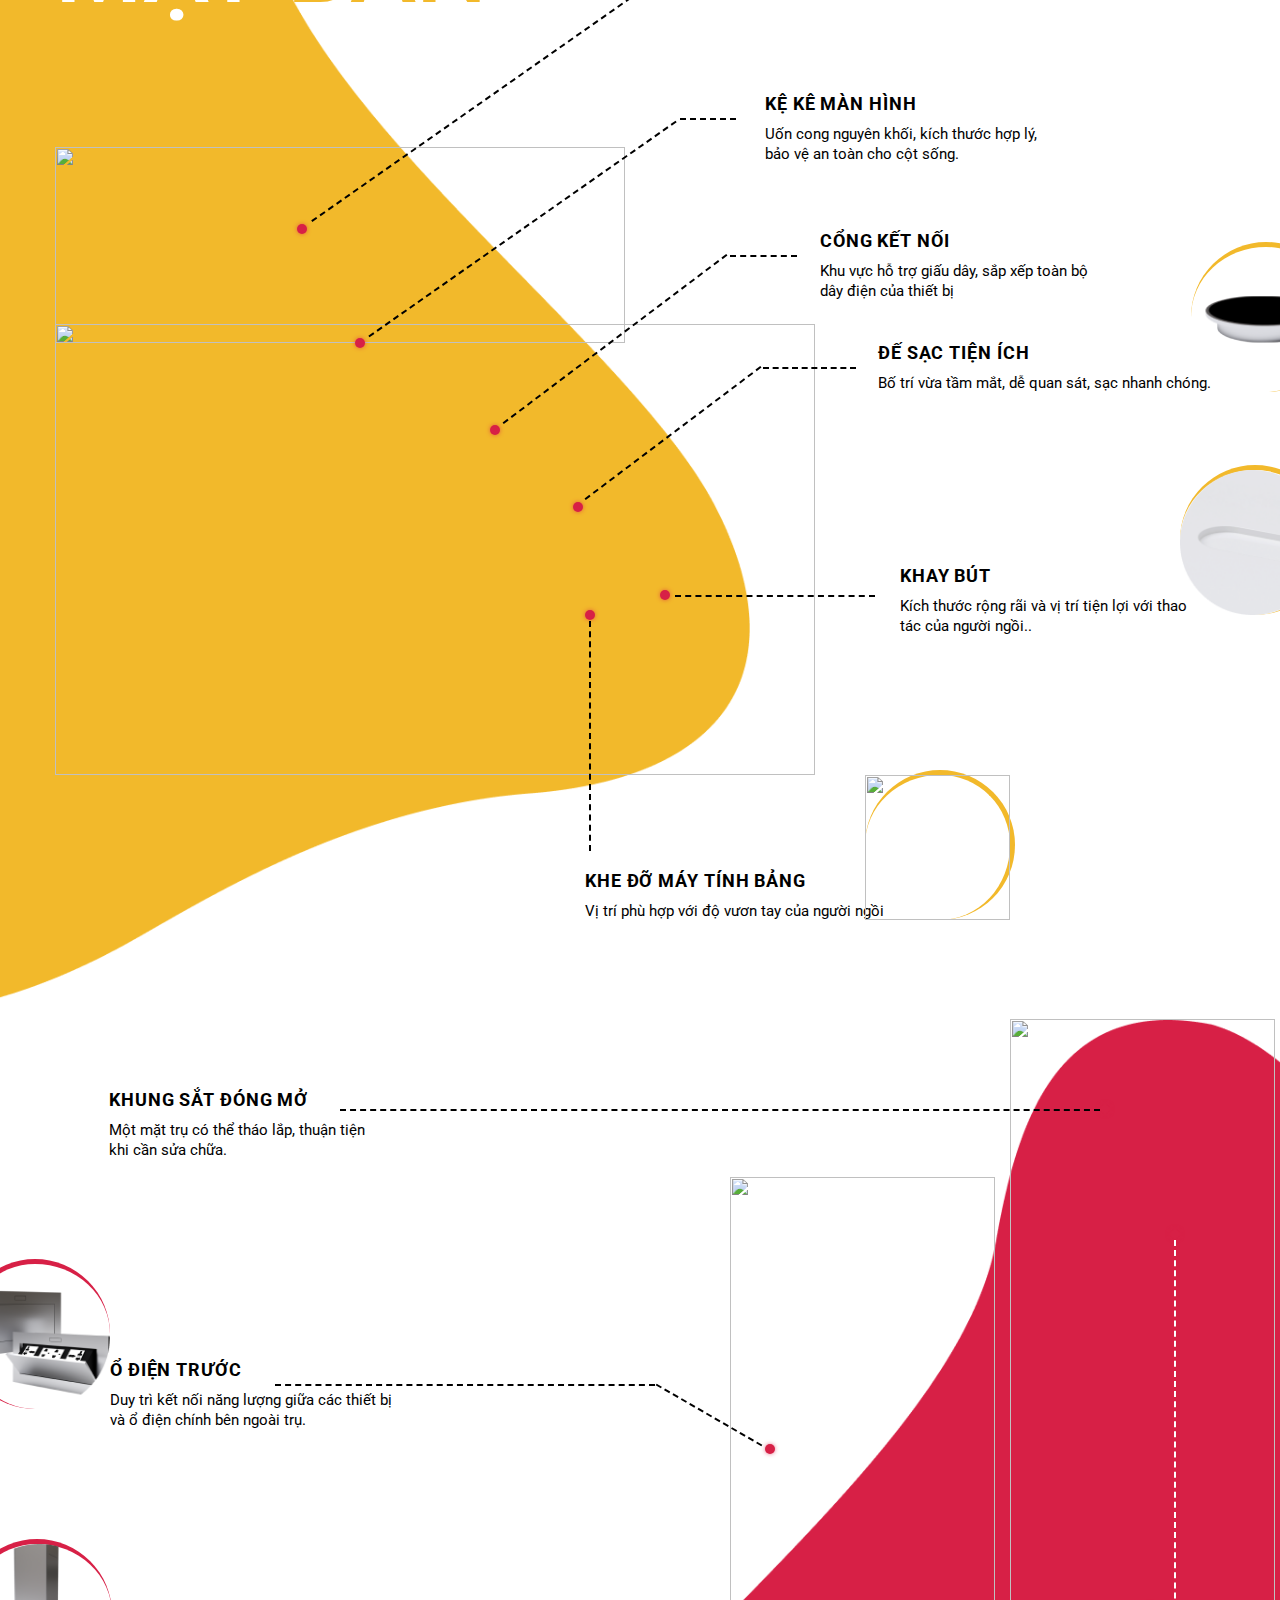
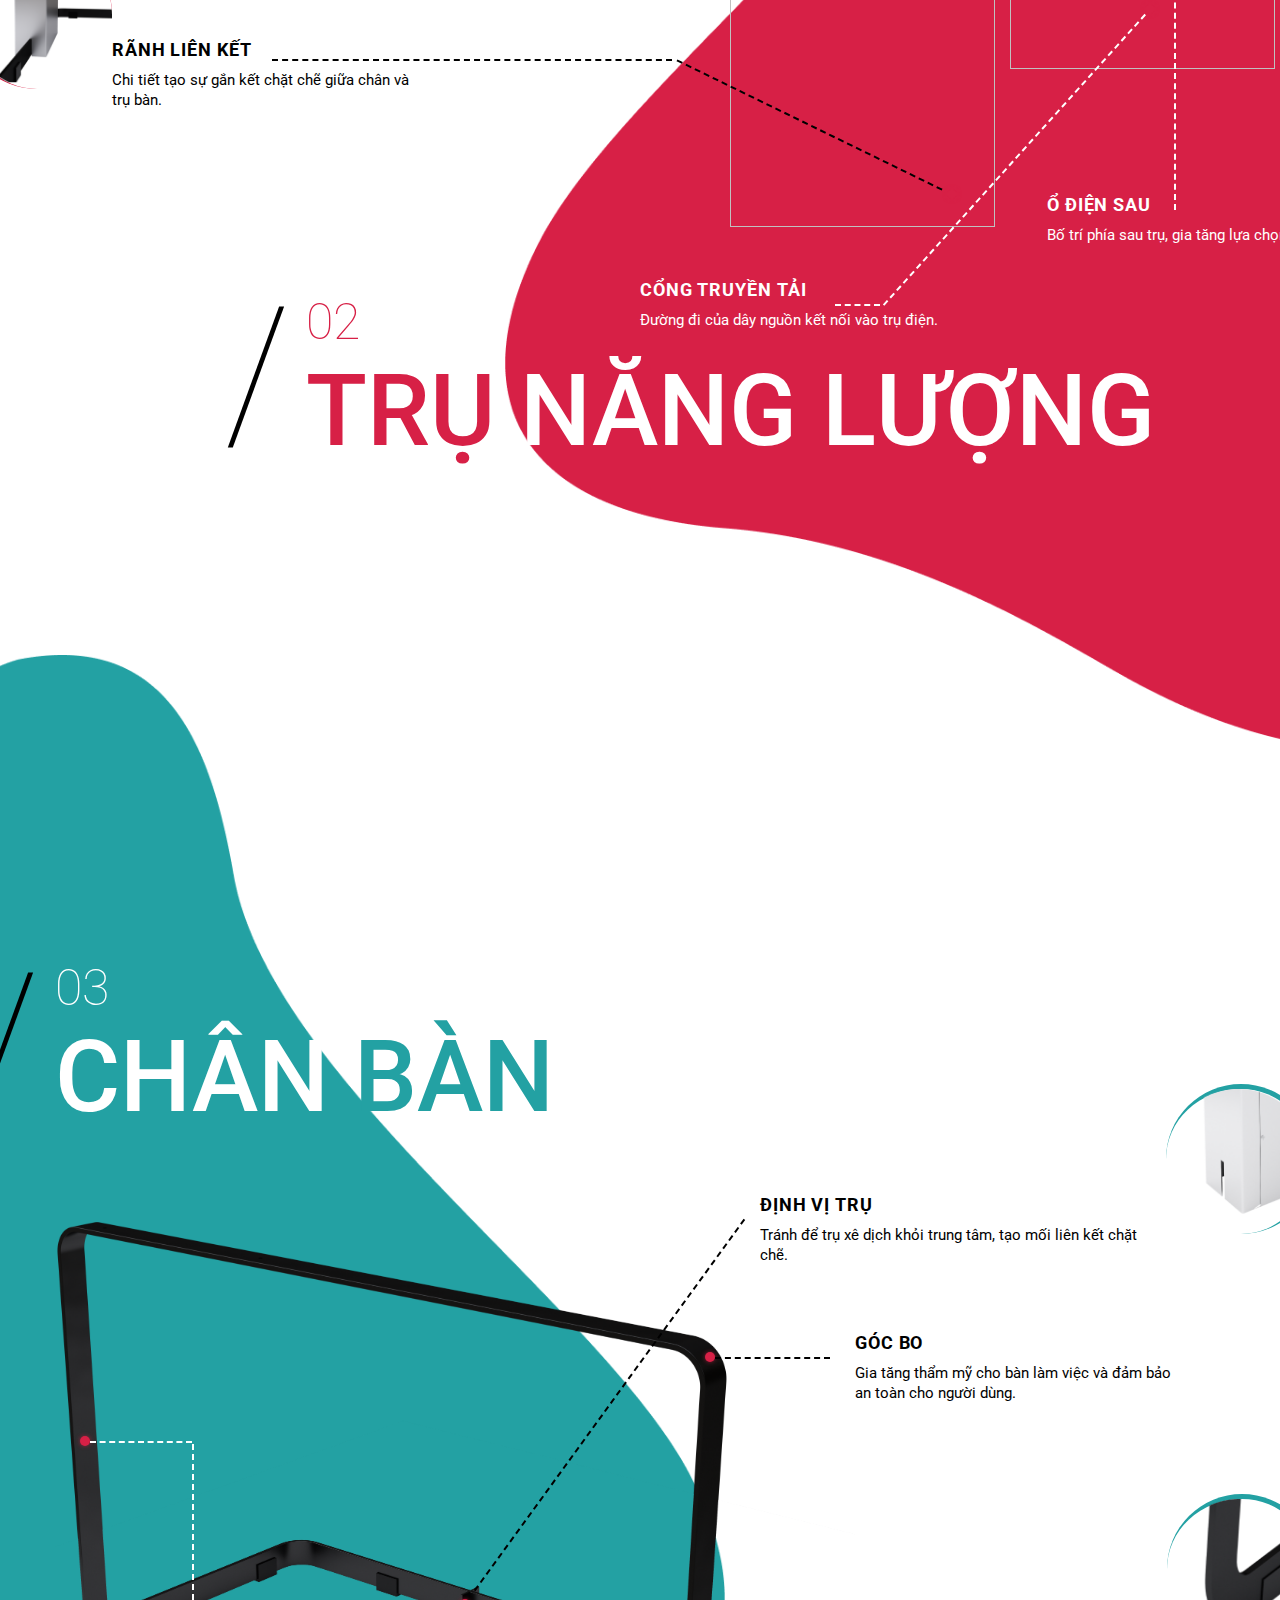
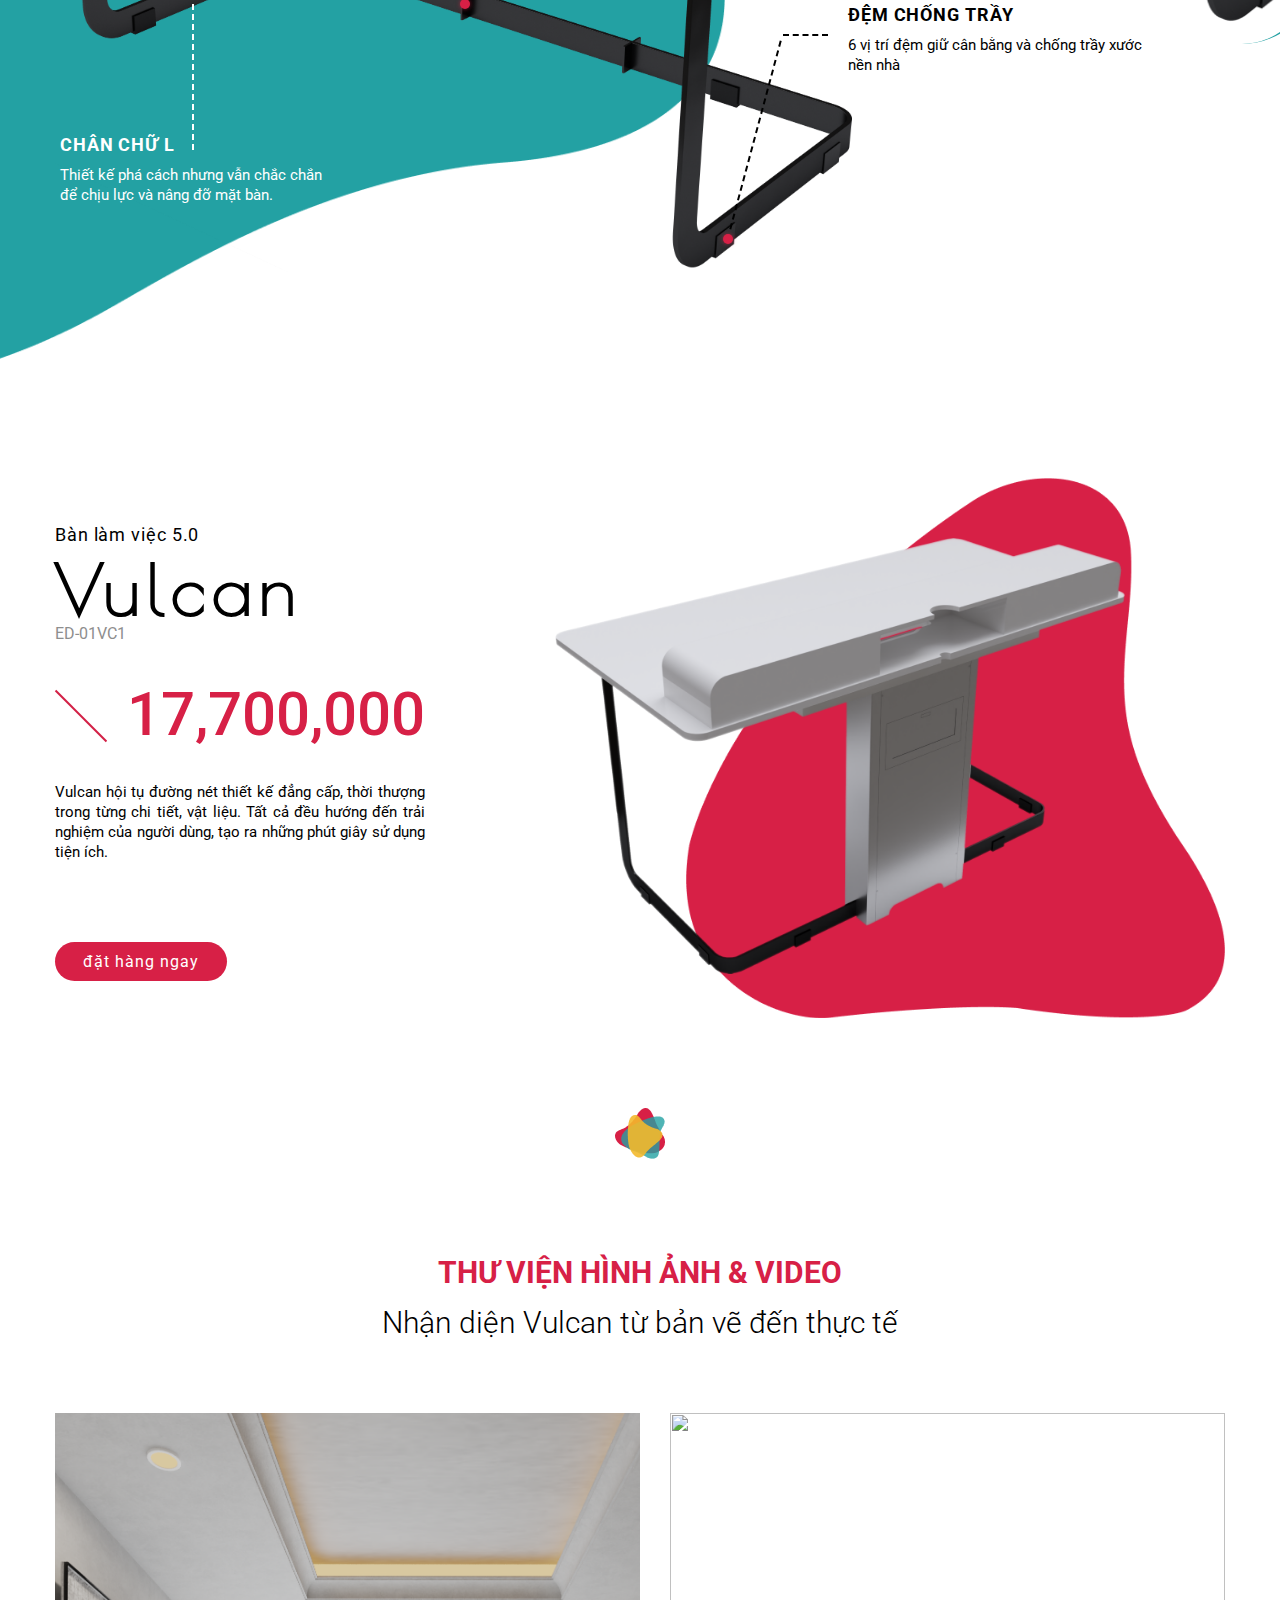
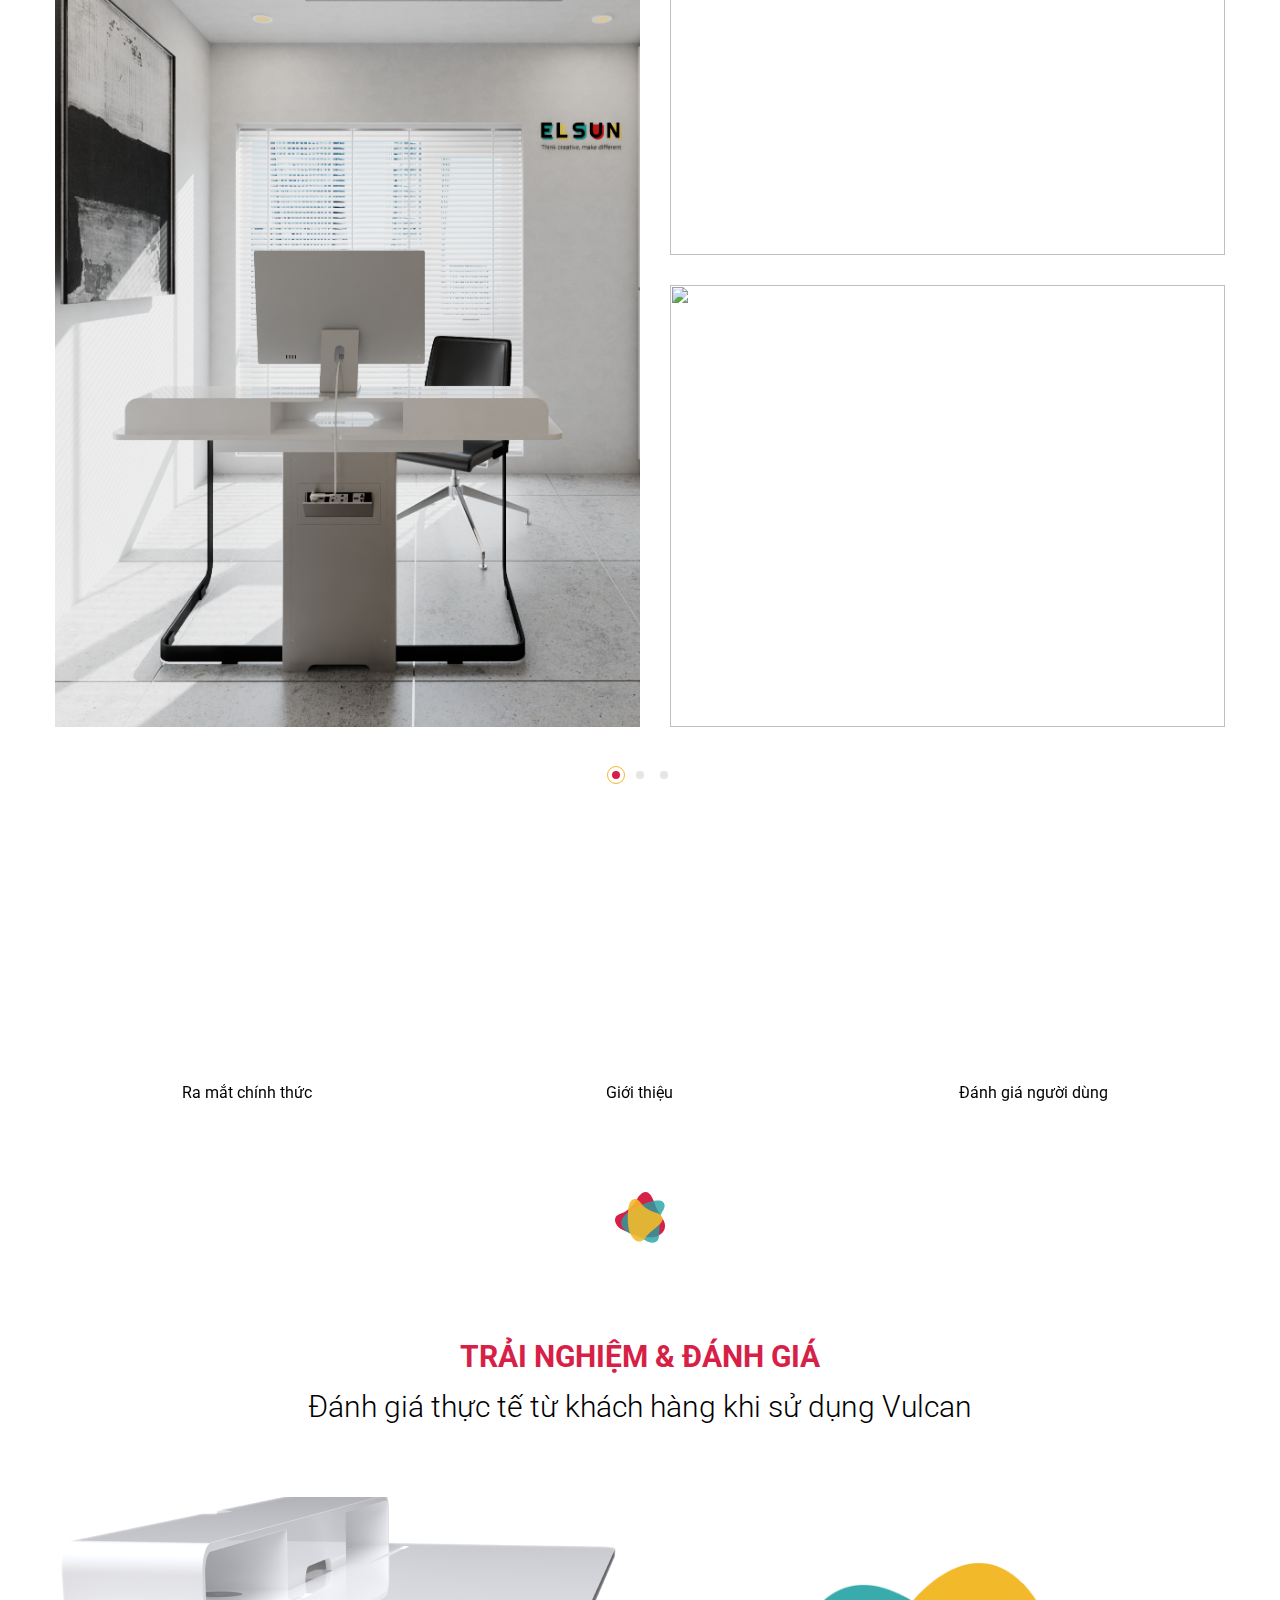
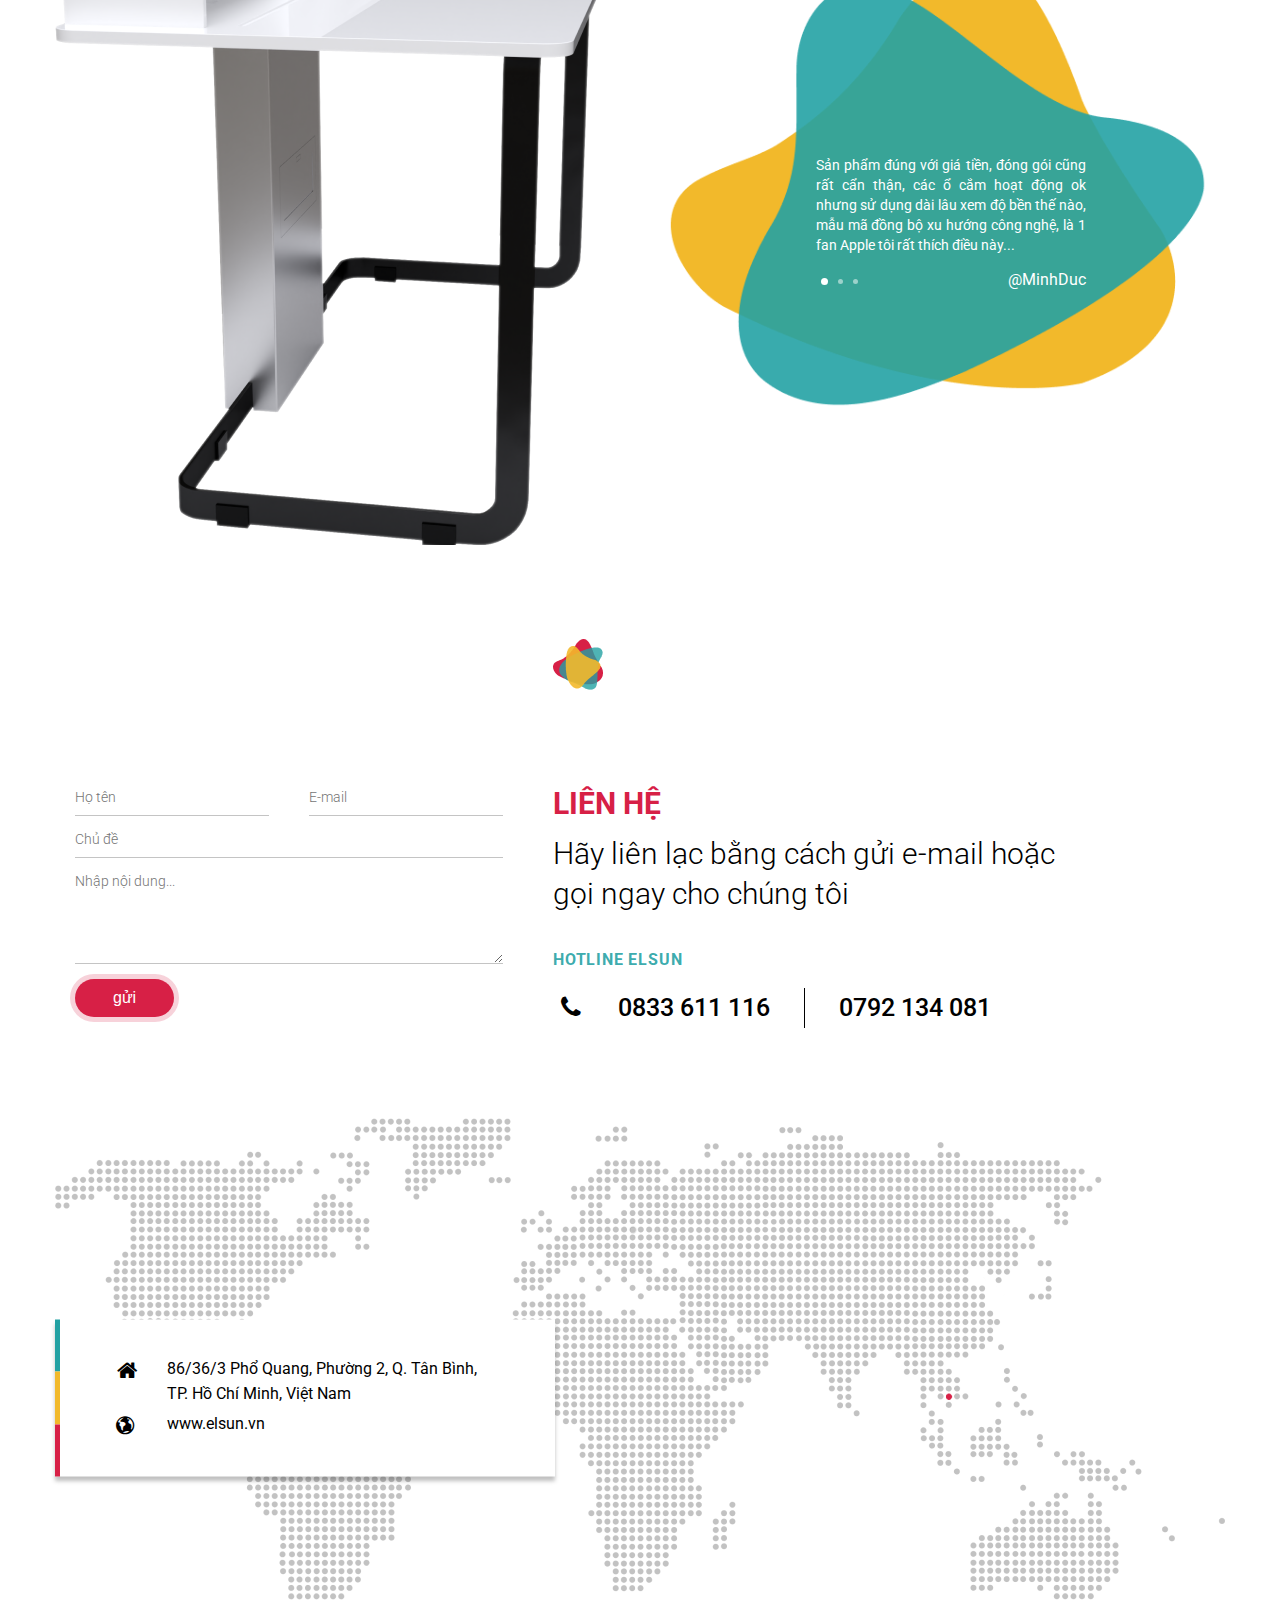
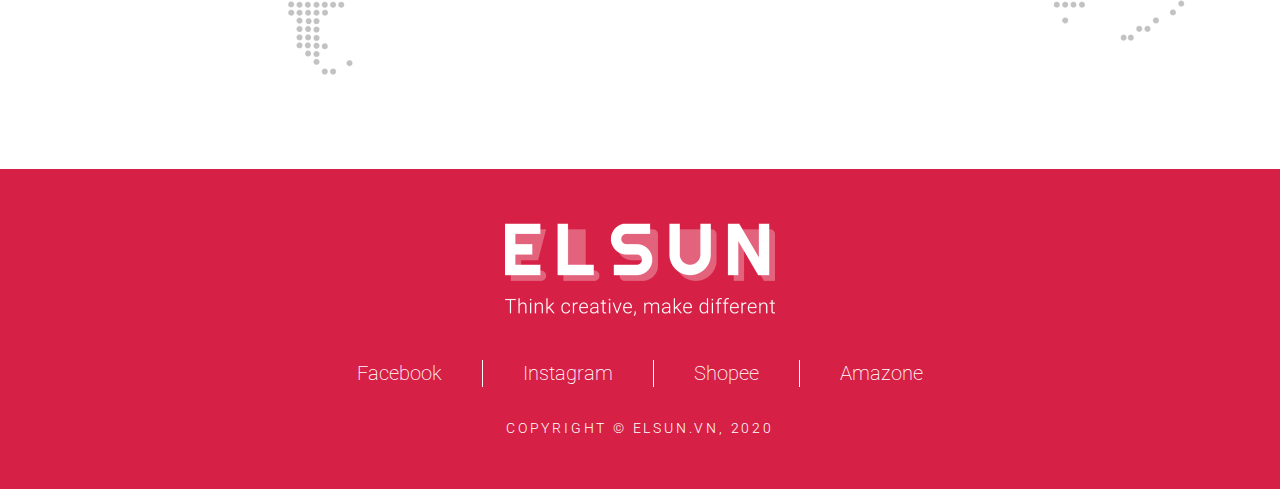
==== commit 02dca939: "commit responsive" ====
--- a/index.html
+++ b/index.html
@@ -521,7 +521,7 @@
       <section id="ynghia" class="mb70px meaning">
         <div class="container-fluid">
           <div class="meaning-main">
-            <div class="vulcan-heading">
+            <div class="vulcan-heading meaning-heading">
               <div class="vulcan-image">
                 <img src="./assets/images/vector.png" alt="" />
               </div>
@@ -782,7 +782,8 @@
                       <div class="meaning-description desc-12">
                         <div class="meaing-desc_title">chân chữ l</div>
                         <span class="meaing-desc_text"
-                          >Thiết kế phá cách nhưng vẫn chắc chắn để chịu lực và nâng đỡ mặt bàn.</span
+                          >Thiết kế phá cách nhưng vẫn chắc chắn để chịu lực và
+                          nâng đỡ mặt bàn.</span
                         >
                       </div>
                     </div>
@@ -790,13 +791,18 @@
                   <div class="meaning-circle circle-13">
                     <div class="meaing-group">
                       <div class="line-group line21"></div>
+                      <div class="line-group line21-1"></div>
                       <div class="meaning-description desc-13">
                         <div class="meaing-desc_title">ĐỊNH VỊ TRỤ</div>
                         <span class="meaing-desc_text"
-                          >Tránh để trụ xê dịch khỏi trung tâm, tạo mối liên kết chặt chẽ.</span
+                          >Tránh để trụ xê dịch khỏi trung tâm, tạo mối liên kết
+                          chặt chẽ.</span
                         >
                         <div class="meaning-images image-7">
-                          <img src="./assets/images/meaning/detail-7.png" alt="">
+                          <img
+                            src="./assets/images/meaning/detail-7.png"
+                            alt=""
+                          />
                         </div>
                       </div>
                     </div>
@@ -808,7 +814,8 @@
                       <div class="meaning-description desc-14">
                         <div class="meaing-desc_title">góc bo</div>
                         <span class="meaing-desc_text"
-                          >Gia tăng thẩm mỹ cho bàn làm việc và đảm bảo an toàn cho người dùng.</span
+                          >Gia tăng thẩm mỹ cho bàn làm việc và đảm bảo an toàn
+                          cho người dùng.</span
                         >
                       </div>
                     </div>
@@ -821,15 +828,18 @@
                       <div class="meaning-description desc-15">
                         <div class="meaing-desc_title">đệm chống trầy</div>
                         <span class="meaing-desc_text"
-                          >6 vị trí đệm giữ cân bằng và chống trầy xước nền nhà</span
+                          >6 vị trí đệm giữ cân bằng và chống trầy xước nền
+                          nhà</span
                         >
                         <div class="meaning-images image-8">
-                          <img src="./assets/images/meaning/detail-8.png" alt="">
+                          <img
+                            src="./assets/images/meaning/detail-8.png"
+                            alt=""
+                          />
                         </div>
                       </div>
                     </div>
                   </div>
-
                 </div>
               </div>
             </div>
@@ -1447,6 +1457,7 @@
         </div>
       </div>
     </div>
+    
 
     <script src="./assets/js/jquery-3.6.0.min.js"></script>
     <script src="./assets/js/product-viewer.js"></script>
--- a/assets/css/vulcan.css
+++ b/assets/css/vulcan.css
@@ -1186,6 +1186,7 @@
 .meaning-main {
   overflow: hidden;
 }
+
 .svg-stt {
   font-weight: 100;
   font-size: 50px;
@@ -1285,7 +1286,34 @@
   background: var(--primary-color);
   border-radius: 50%;
   cursor: pointer;
-  z-index: 1;
+  /* z-index: 1; */
+}
+.meaning-circle::before{
+  content: "";
+  position: absolute;
+  width: 6px;
+  height: 6px;
+  border: 1px solid var(--primary-color);
+  border-radius: 50%;
+  top: 50%;
+  left: 50%;
+  transform: translateX(-50%) translateY(-50%);
+  animation: zoom 3s infinite;
+  box-shadow: 0 0 5px 0px var(--primary-color);
+}
+@keyframes zoom{
+  0% {
+    width: 6px;
+    height: 6px;
+  }
+  50% {
+    width: 8px;
+    height: 8px;
+  }
+  100%{
+    width: 10px;
+    height: 10px;
+  }
 }
 .meaning-images {
   width: 150px;
--- a/assets/css/multivulcan.css
+++ b/assets/css/multivulcan.css
@@ -20,109 +20,109 @@
     margin: 70px;
   }
   /* Meaning */
-  .line1{
+  .line1 {
     width: 440px;
     top: -130px;
     left: -25px;
   }
-  .line2{
+  .line2 {
     top: -256px;
     left: 377px;
   }
-  .desc-1{
+  .desc-1 {
     left: 435px;
     top: -280px;
   }
-  .line3{
+  .line3 {
     width: 375px;
     top: -110px;
     left: -20px;
   }
-  .line4{
+  .line4 {
     top: -220px;
     left: 325px;
   }
-  .desc-2{
+  .desc-2 {
     top: -245px;
     left: 410px;
   }
-  .line5{
+  .line5 {
     width: 280px;
     top: -87px;
     left: -15px;
   }
-  .line6{
+  .line6 {
     top: -170px;
     left: 240px;
   }
-  .desc-3{
+  .desc-3 {
     top: -195px;
     left: 330px;
   }
-  .line7{
+  .line7 {
     width: 220px;
     top: -70px;
     left: -10px;
   }
-  .line8{
+  .line8 {
     top: -135px;
     left: 190px;
   }
-  .desc-4{
+  .desc-4 {
     top: -160px;
     left: 305px;
   }
-  .line9{
+  .line9 {
     width: 200px;
   }
-  .desc-5{
+  .desc-5 {
     left: 240px;
   }
   /* Meaning two */
   .meaningtwo-image {
     right: -450px;
   }
-  .svg-image3{
+  .svg-image3 {
     right: -50px;
   }
-  .circle-7{
+  .circle-7 {
     right: 115px;
   }
-  .line11{
+  .line11 {
     width: 760px;
   }
-  .desc-7{
+  .desc-7 {
     right: 745px;
   }
 
-  .circle-8{
+  .circle-8 {
     right: 45px;
   }
-  .circle-9{
+  .circle-9 {
     right: 70px;
   }
-  .meaningtwo-content_down{
-    right:70px;
+  .meaningtwo-content_down {
+    right: 70px;
   }
   /* Meaning Three */
   .line21 {
     width: 459px;
     top: -195px;
     left: -80px;
-}
-  .desc-13{
+  }
+  .desc-13 {
     left: 300px;
     top: -405px;
   }
 
-  .line22{
+  .line22 {
     width: 115px;
   }
-  .desc-14{
+  .desc-14 {
     left: 150px;
   }
 
-  .line23{
+  .line23 {
     width: 195px;
     -webkit-transform: rotate(105deg);
     top: -100px;
@@ -131,10 +131,9 @@
   .line24 {
     left: 60px;
   }
-  .desc-15{
+  .desc-15 {
     left: 125px;
   }
-
 }
 
 @media screen and (max-width: 1365px) {
@@ -248,40 +247,40 @@
   }
 
   /* MEANGING */
-  .meaning-images{
+  .meaning-images {
     width: 80px;
     height: 80px;
   }
   .meaningone-image {
     left: -300px;
   }
-  .svg-headingone{
+  .svg-headingone {
     left: 169px;
   }
-  .svg-stt{
+  .svg-stt {
     font-weight: 100;
     font-size: 30px;
     line-height: 35px;
   }
-  .svg-title{
+  .svg-title {
     font-weight: 500;
     font-size: 60px;
     line-height: 70px;
   }
-  .svg-image{
+  .svg-image {
     width: 500px;
     height: 155px;
     left: 74px;
     top: 380px;
   }
-  .svg-image2{
+  .svg-image2 {
     width: 600px;
     height: 340px;
     top: 545px;
     left: 74px;
   }
 
-  .circle-1{
+  .circle-1 {
     top: 440px;
     left: 285px;
   }
@@ -309,7 +308,7 @@
     width: 333px;
     top: -95px;
   }
-  .line4{
+  .line4 {
     display: none;
   }
   .desc-2 {
@@ -357,7 +356,7 @@
     left: 270px;
     width: 153px;
   }
-  .image-1{
+  .image-1 {
     top: 70px;
     right: 0;
   }
@@ -365,18 +364,18 @@
     top: 755px;
     left: 585px;
   }
-  .line9{
+  .line9 {
     width: 230px;
     -webkit-transform: rotate(90deg);
     top: 125px;
     left: -110px;
   }
-  .desc-5{
+  .desc-5 {
     left: 35px;
     top: 225px;
     width: 253px;
   }
-  .image-2{
+  .image-2 {
     top: -35px;
     right: -75px;
   }
@@ -392,13 +391,13 @@
     top: 75px;
     left: -165px;
   }
-  .line10-2{
+  .line10-2 {
     width: 45px;
     top: 170px;
     left: -160px;
     -webkit-transform: rotate(90deg);
   }
-  
+
   .desc-6 {
     width: 300px;
     top: 180px;
@@ -408,8 +407,216 @@
   .image-3 {
     top: -50px;
     right: -60px;
-}
-
+  }
+
+  .meaningtwo-image {
+    right: -400px;
+  }
+
+  .svg-image3 {
+    width: 212.49px;
+    height: 492.27px;
+    top: 147px;
+    right: 74px;
+  }
+
+  .svg-image4 {
+    width: 202.15px;
+    height: 492.27px;
+    top: 248px;
+    right: 345px;
+  }
+  .circle-7 {
+    top: 206px;
+    right: 196px;
+  }
+  .line11 {
+    width: 515px;
+  }
+  .desc-7 {
+    right: 490px;
+  }
+
+  .circle-8 {
+    top: 303px;
+    right: 118px;
+  }
+  .line12 {
+    width: 440.5px;
+    top: 230px;
+    right: -215px;
+  }
+  .desc-8 {
+    width: 180px;
+    right: -55px;
+    top: 435px;
+  }
+
+  .circle-9 {
+    top: 586px;
+    right: 166px;
+  }
+  .line13 {
+    width: 280px;
+    top: 113px;
+    right: -35px;
+  }
+  .line14 {
+    top: 216px;
+    right: 200px;
+  }
+  .desc-9 {
+    right: 125px;
+    top: 190px;
+  }
+
+  .circle-10 {
+    top: 464px;
+    right: 427px;
+  }
+  .line15 {
+    width: 197px;
+    -webkit-transform: rotate(40deg);
+    top: -66px;
+    right: -12px;
+  }
+  .line16 {
+    width: 90px;
+    top: -130px;
+    right: 165px;
+  }
+  .desc-10 {
+    width: 283px;
+    right: 155px;
+    top: -150px;
+  }
+  .image-4 {
+    top: -25px;
+    left: -95px;
+  }
+  .circle-11 {
+    right: 373px;
+    top: 708px;
+  }
+  .line17 {
+    width: 311px;
+    -webkit-transform: rotate(45deg);
+    top: -115px;
+    right: -35px;
+  }
+  .line18 {
+    width: 76px;
+    top: -225px;
+    right: 235px;
+  }
+  .desc-11 {
+    width: 249px;
+    right: 240px;
+    top: -245px;
+  }
+  .image-5 {
+    top: -20px;
+    left: -100px;
+  }
+  .meaningtwo-content_down {
+    right: 225px;
+    bottom: 250px;
+  }
+
+  .meaning-three {
+    margin-top: -200px;
+  }
+  .meaningthree-image {
+    left: -300px;
+  }
+  .svg-headingthree {
+    left: 190px;
+    top: 253px;
+  }
+  .svg-image5 {
+    width: 562px;
+    height: 456px;
+    top: 475px;
+    left: 212px;
+  }
+  .circle-12 {
+    left: 225px;
+    top: 580px;
+  }
+  .line19 {
+    width: 152px;
+    top: 4px;
+    left: -155px;
+  }
+  .line20 {
+    width: 269px;
+    top: 140px;
+    left: -290px;
+  }
+  .desc-12 {
+    top: 290px;
+    left: -140px;
+  }
+
+  .circle-13 {
+    left: 500px;
+    top: 740px;
+  }
+  .line21 {
+    width: 335px;
+    -webkit-transform: rotate(90deg);
+    left: -162px;
+    top: -180px;
+  }
+  .line21-1 {
+    width: 90px;
+    top: -350px;
+    left: 5px;
+  }
+  .desc-13 {
+    width: 254px;
+    left: 105px;
+    top: -378px;
+  }
+  .image-7 {
+    top: -30px;
+    right: -80px;
+  }
+
+  .circle-14 {
+    top: 565px;
+    left: 665px;
+  }
+  .line22 {
+    width: 63px;
+  }
+  .desc-14 {
+    width: 175px;
+    top: -30px;
+    left: 100px;
+  }
+  .circle-15 {
+    top: 850px;
+    left: 755px;
+  }
+  .line23 {
+    width: 187.5px;
+    -webkit-transform: rotate(90deg);
+    top: 110px;
+    left: -88px;
+  }
+  .desc-15 {
+    width: 261px;
+    top: 190px;
+    left: -175px;
+  }
+  .line24 {
+    display: none;
+  }
+  .image-8 {
+    top: -30px;
+    right: -100px;
+  }
 
   /* PRICE */
   .price-main {
@@ -568,6 +775,247 @@
   .story-img {
     width: 100%;
     height: 100%;
+  }
+  /* MEANING */
+  .meaning-heading{
+    margin-bottom: 70px;
+  }
+  .desc-7, .desc-8, .desc-9, .desc-10, .desc-11{
+    text-align: right;
+  }
+  .desc-1, .desc-2, .desc-3, .desc-4, .desc-5, .desc-6, .desc-12, .desc-13, .desc-14, .desc-15{
+    text-align: left;
+  }
+  .meaning-one {
+    margin-bottom: 300px;
+  }
+  .meaningone-image {
+    left: -150px;
+  }
+  .meaning-description {
+    background: #f9f9f9;
+    box-shadow: 0px 4px 4px rgba(0, 0, 0, 0.05);
+    border-radius: 10px;
+    padding: 17px 62px;
+    min-width: 430px;
+    width: 100%;
+    z-index: 9 ;
+  }
+  .line-group {
+    display: none;
+  }
+
+  .meaning-description {
+    display: none;
+  }
+  .meaning-circle:hover .meaning-description {
+    display: block;
+  }
+  .svg-headingone {
+    left: 154px;
+    top: 49px;
+  }
+
+  .svg-image {
+    left: 80px;
+    top: 190px;
+    height: 172px;
+  }
+  .svg-image2 {
+    height: 370px;
+    top: 371px;
+    left: 99px;
+  }
+
+  .circle-1 {
+    left: 286px;
+    top: 258px;
+  }
+  .circle-2 {
+    left: 335px;
+    top: 385px;
+  }
+  .circle-3 {
+    left: 443px;
+    top: 448px;
+  }
+  .circle-4 {
+    left: 511px;
+    top: 515px;
+  }
+  .circle-5 {
+    left: 577px;
+    top: 592px;
+  }
+  .circle-6 {
+    left: 515px;
+    top: 605px;
+  }
+  .desc-1 {
+    top: 100%;
+    left: 50%;
+    transform: translateX(-30%) translateY(730%);
+  }
+  .desc-2 {
+    top: 100%;
+    left: 50%;
+    transform: translateX(-30%) translateY(450%);
+  }
+  .desc-3 {
+    top: 100%;
+    left: 50%;
+    transform: translateX(-65%) translateY(375%);
+  }
+  .desc-4 {
+    top: 100%;
+    left: 50%;
+    transform: translateX(-80%) translateY(312%);
+  }
+  .desc-5 {
+    top: 100%;
+    left: 50%;
+    transform: translateX(-96%) translateY(240%);
+  }
+  .desc-6 {
+    top: 100%;
+    left: 50%;
+    transform: translateX(-82%) translateY(298%);
+  }
+
+
+  .meaning-two {
+    /* margin-bottom: 100px; */
+  }
+  .meaningtwo-image {
+    right: -215px;
+  }
+  .svg-image3 {
+    top: -150px;
+  }
+  .svg-image4 {
+    top: 40px;
+  }
+  .meaningtwo-content_down {
+    right: 165px;
+    bottom: 195px;
+  }
+  .circle-7 {
+    right: 205px;
+    top: -80px;
+  }
+  .circle-8 {
+    right: 133px;
+    top: 10px;
+  }
+  .circle-9 {
+    right: 172px;
+    top: 285px;
+  }
+  .circle-10 {
+    right: 435px;
+    top: 255px;
+  }
+  .circle-11 {
+    right: 372px;
+    top: 500px;
+  }
+
+  .desc-7 {
+    right: 0;
+    top: 100%;
+    left: 50%;
+    transform: translateX(-86%) translateY(880%);
+  }
+  .desc-8 .meaing-desc_title,
+  .desc-8 .meaing-desc_text {
+    color: var(--black-color);
+  }
+  .desc-8 {
+    top: 100%;
+    left: 50%;
+    transform: translateX(-103%) translateY(985%);
+    right: unset;
+  }
+  .desc-9 .meaing-desc_title,
+  .desc-9 .meaing-desc_text {
+    color: var(--black-color);
+  }
+  .desc-9 {
+    top: 100%;
+    left: 50%;
+    transform: translateX(-94%) translateY(662%);
+  }
+  .desc-10 {
+    top: 100%;
+    left: 50%;
+    transform: translateX(-33%) translateY(570%);
+  }
+  .desc-11 {
+    top: 100%;
+    left: 50%;
+    transform: translateX(-47%) translateY(332%);
+  }
+
+  .meaning-three {
+    margin-bottom: 200px;
+    margin-top: 0;
+  }
+  .meaningthree-image {
+    left: -150px;
+  }
+  .svg-headingthree {
+    left: 153px;
+    top: 127px;
+  }
+  .svg-image5 {
+    width: 600px;
+    height: 487.68px;
+    left: 85px;
+    top: 267px;
+  }
+
+  .circle-12 {
+    left: 101px;
+    top: 411px;
+  }
+  .circle-13 {
+    left: 389px;
+    top: 548px;
+  }
+  .circle-14 {
+    left: 574px;
+    top: 377px;
+  }
+  .circle-15 {
+    left: 585px;
+    top: 730px;
+  }
+  .desc-12 .meaing-desc_title,
+  .desc-12 .meaing-desc_text {
+    color: var(--black-color);
+  }
+  .desc-12 {
+    top: 50%;
+    left: 50%;
+    transform: translateX(10%) translateY(465%);
+  }
+  .desc-13 {
+    top: 50%;
+    left: 50%;
+    transform: translateX(-58%) translateY(335%);
+  }
+  .desc-14 {
+    top: 50%;
+    left: 50%;
+    transform: translateX(-100%) translateY(500%);
+  }
+  .desc-15 {
+    top: 50%;
+    left: 50%;
+    transform: translateX(-103%) translateY(163%);
+  }
+  .image-8 {
+    right: -78px;
   }
 
   /* Experience */
@@ -883,6 +1331,245 @@
     width: 100%;
     text-align: center;
     top: 95%;
+  }
+
+  /* MEANING */
+  .meaning-heading{
+    margin-bottom: 30px;
+  }
+  .meaningone-image {
+    left: -55px;
+  }
+  .svg-title {
+    font-weight: 500;
+    font-size: 30px;
+    line-height: 35px;
+  }
+  .svg-stt {
+    font-weight: 100;
+    font-size: 20px;
+    line-height: 23px;
+  }
+  .meaning-circle {
+    width: 6px;
+    height: 6px;
+  }
+  .meaning-one {
+    margin-bottom: 180px;
+  }
+  .svg-headingone {
+    left: 73px;
+    top: 48px;
+  }
+  .svg-heading::before {
+    transform: translateX(-50%) translateY(-53%) skew(-30deg);
+    left: -25px;
+    width: 3px;
+  }
+
+  .meaning-image {
+    width: 75%;
+  }
+
+  .svg-image {
+    width: 224.44px;
+    height: 77.23px;
+    left: 45px;
+    top: 135px;
+  }
+  .svg-image2 {
+    width: 315px;
+    height: 194.8px;
+    left: 31px;
+    top: 206px;
+  }
+
+  .meaning-description {
+    padding: 17px 14px;
+    min-width: 315px;
+  }
+  .meaing-desc_title {
+    font-weight: 600;
+    font-size: 15px;
+    line-height: 18px;
+    margin-bottom: 5px;
+  }
+  .meaing-desc_text {
+    font-weight: 400;
+    font-size: 14px;
+    line-height: 20px;
+  }
+
+  .circle-1 {
+    left: 140px;
+    top: 160px;
+  }
+  .circle-2 {
+    left: 225px;
+    top: 225px;
+  }
+  .circle-3 {
+    left: 210px;
+    top: 242px;
+  }
+  .circle-4 {
+    left: 245px;
+    top: 280px;
+  }
+  .circle-5 {
+    left: 280px;
+    top: 320px;
+  }
+  .circle-6 {
+    left: 250px;
+    top: 325px;
+  }
+  .desc-1 {
+    transform: translateX(-26%) translateY(316%);
+  }
+  .desc-2 {
+    transform: translateX(-54%) translateY(184%);
+  }
+  .desc-3 {
+    transform: translateX(-49%) translateY(166%);
+  }
+  .desc-4 {
+    transform: translateX(-60%) translateY(128%);
+    
+  }
+  .desc-5 {
+    transform: translateX(-71%) translateY(88%);
+    
+  }
+  .desc-6 {
+    transform: translateX(-61%) translateY(105%);
+  }
+  .image-1, .image-2, .image-3 {
+    top: -10px;
+    right: -10px;
+  }
+
+  .meaning-two{
+    margin-bottom: 130px;
+  }
+  .meaningtwo-image {
+    right: -170px;
+  }
+  .svg-image3 {
+    width: 70.83px;
+    height: 164.09px;
+    right: 52px;
+    top: 0;
+  }
+  .svg-image4 {
+    width: 67.38px;
+    height: 164.09px;
+    right: 143px;
+    top: 36px;
+  }
+  .meaningtwo-content_down {
+    right: 60px;
+    bottom: 75px;
+  }
+
+  .circle-7 {
+    right: 95px;
+    top: 28px;
+  }
+  .circle-8 {
+    right: 75px;
+    top: 50px;
+  }
+  .circle-9 {
+    right: 87px;
+    top: 146px;
+  }
+  .circle-10 {
+    right: 187px;
+    top: 102px;
+  }
+  .circle-11 {
+    right: 150px;
+    top: 186px;
+  }
+
+  .desc-7 {
+    transform: translateX(-85%) translateY(335%);
+  }
+  .desc-8 {
+    transform: translateX(-91%) translateY(398%);
+  }
+  .desc-9 {
+    transform: translateX(-87%) translateY(273%);
+  }
+  .desc-10 {
+    transform: translateX(-55%) translateY(260%);
+  }
+  .desc-11 {
+    transform: translateX(-67%) translateY(175%);
+  }
+  .meaning-images {
+    width: 50px;
+    height: 50px;
+  }
+  .image-4,
+  .image-5 {
+    top: -10px;
+    left: -35px;
+  }
+
+  .meaning-three{
+    margin-bottom: 150px;
+  }
+
+  .meaningthree-image {
+    left: -55px;
+  }
+  .svg-image5 {
+    width: 260px;
+    height: 211.33px;
+    left: 59px;
+    top: 149px;
+  }
+  .svg-headingthree {
+    left: 73px;
+    top: 69px;
+  }
+  .circle-12 {
+    left: 64px;
+    top: 205px;
+  }
+  .circle-13 {
+    left: 191px;
+    top: 270px;
+  }
+  .circle-14 {
+    left: 270px;
+    top: 190px;
+  }
+  .circle-15 {
+    left: 273px;
+    top: 346px;
+  }
+  .desc-12{
+    transform: translateX(-3%) translateY(175%);
+  }
+  .desc-13{
+    transform: translateX(-43%) translateY(109%);
+
+  }
+  .desc-14{
+    transform: translateX(-68%) translateY(190% );
+    
+  }
+  .desc-15{
+    transform: translateX(-69%) translateY(32%);
+
+  }
+  
+  .image-7, .image-8 {
+    top: -10px;
+    right: -10px;
   }
 
   /* PRICE */
@@ -1192,3 +1879,310 @@
     margin-left: 1px;
   }
 }
+@media screen and (max-width: 414px){
+  /* MEANING */
+  .meaningone-image {
+    left: -50px;
+  }
+  .meaningtwo-image {
+    right: -160px;
+  }
+  .meaningthree-image {
+    left: -50px;
+}
+
+}
+@media screen and (max-width: 375px){
+  .global-desc{
+    font-size: 16px;
+  }
+  .outline-desc{
+    padding: 0;
+  }
+  /* MEANING */
+  .meaning-one {
+    margin-bottom: 210px;
+  }
+  .meaningone-image {
+    left: -40px;
+  }
+  .meaning-two {
+    margin-bottom: 150px;
+  }
+  .meaningtwo-image {
+    right: -125px;
+  }
+  .meaning-three {
+    margin-bottom: 180px;
+  }
+  .meaningthree-image {
+    left: -40px;
+  }
+
+  .desc-1{
+    transform: translateX(-36%) translateY(315%);
+  }
+  .desc-2{
+    transform: translateX(-63%) translateY(184%);
+  }
+  .desc-3{
+    transform: translateX(-58%) translateY(166%);
+  }
+  .desc-4{
+    transform: translateX(-69%) translateY(128%);
+  }
+  .desc-5{
+    transform: translateX(-80%) translateY(88%);
+  }
+  .desc-6{
+    transform: translateX(-70%) translateY(105%);
+  }
+  .desc-7{
+    transform: translateX(-78%) translateY(315%);
+  }
+  .desc-8{
+    transform: translateX(-85%) translateY(373%);
+  }
+  .desc-9{
+    transform: translateX(-81%) translateY(248%);
+  }
+  .desc-10{
+    transform: translateX(-49%) translateY(241%);
+  }
+  .desc-11{
+    transform: translateX(-61%) translateY(156%);
+  }
+  .desc-12{
+    transform: translateX(-11%) translateY(167%);
+  }
+  .desc-13{
+    transform: translateX(-51%) translateY(103%);
+  }
+  .desc-14{
+    transform: translateX(-76%) translateY(184% );
+  }
+  .desc-15{
+    transform: translateX(-77%) translateY(26%);
+  }
+
+}
+@media screen and (max-width: 320px){
+  .global-title{
+    font-size: 15px;
+    line-height: 20px;
+    margin-bottom: 10px;
+  }
+  .global-desc {
+    font-size: 15px;
+  }
+  .global-name{
+    font-size: 14px;
+  }
+  /* 360 */
+  .image360-desc{
+    padding: 0;
+  }
+  /* Meaning */
+  .meaning-one{
+    margin-bottom: 170px;
+  }
+  .svg-heading::before {
+    transform: translateX(-50%) translateY(-53%) skew(-20deg);
+    left: -15px;
+  }
+  .svg-headingone {
+    left: 55px;
+    top: 40px;
+  }
+  .svg-title {
+    font-size: 25px;
+    line-height: 30px;
+  }
+  .svg-stt {
+    font-size: 16px;
+    line-height: 20px;
+  }
+  .svg-image {
+    width: 205px;
+    height: 80px;
+    left: 50px;
+    top: 105px;
+  }
+  .svg-image2 {
+    width: 280px;
+    height: 150px;
+    left: 30px;
+    top: 180px;
+  }
+  .meaning-description {
+    padding: 10px 14px;
+    min-width: 260px;
+  }
+  .meaing-desc_title {
+    font-size: 14px;
+    line-height: 18px;
+  }
+  .meaing-desc_text {
+    font-size: 12px;
+    line-height: 16px;
+  }
+
+  .circle-1 {
+    left: 135px;
+    top: 135px;
+  }
+  .circle-2 {
+    left: 205px;
+    top: 195px;
+  }
+  .circle-3 {
+    left: 190px;
+    top: 210px;
+  }
+  .circle-4 {
+    left: 220px;
+    top: 240px;
+  }
+  .circle-5 {
+    left: 245px;
+    top: 265px;
+  }
+  .circle-6 {
+    left: 220px;
+    top: 270px;
+  }
+
+  .desc-1 {
+    transform: translateX(-41%) translateY(320%);
+  }
+  .desc-2 {
+    transform: translateX(-68%) translateY(172%);
+  }
+  .desc-3 {
+    transform: translateX(-63%) translateY(152%);
+  }
+  .desc-4 {
+    transform: translateX(-74%) translateY(113%);
+  }
+  .desc-5 {
+    transform: translateX(-84%) translateY(83%);
+  }
+  .desc-6 {
+    transform: translateX(-74%) translateY(77%);
+  }
+
+  .meaning-two {
+    margin-bottom: 120px;
+  }
+  .svg-image3 {
+    width: 55px;
+    height: 140px;
+    right: 40px;
+  }
+  .svg-image4 {
+    width: 55px;
+    height: 140px;
+    right: 110px;
+    top: 30px;
+  }
+
+  .circle-7 {
+    right: 75px;
+    top: 20px;
+  }
+  .circle-8 {
+    right: 58px;
+    top: 44px;
+  }
+  .circle-9 {
+    right: 63px;
+    top: 122px;
+  }
+  .circle-10 {
+    right: 150px;
+    top: 85px;
+  }
+  .circle-11 {
+    right: 116px;
+    top: 160px;
+  }
+
+  .desc-7{
+    transform: translateX(-82%) translateY(325%);
+  }
+  .desc-8 {
+    transform: translateX(-89%) translateY(298%);
+  }
+  .desc-9{
+    transform: translateX(-87%) translateY(200%);
+  }
+  .desc-10 {
+    transform: translateX(-53%) translateY(247%);
+  }
+  .desc-11 {
+    transform: translateX(-67%) translateY(155%);
+  }
+  .image-4, .image-5 {
+    top: -10px;
+    left: -25px;
+  }
+
+  .meaningtwo-content_down {
+    right: 35px;
+    bottom: 60px;
+  }
+
+  .meaning-three {
+    margin-bottom: 130px;
+  }
+  .svg-headingthree {
+    left: 40px;
+    top: 40px;
+  }
+  .svg-image5 {
+    width: 245px;
+    height: 200px;
+    left: 40px;
+    top: 100px;
+  }
+  .circle-12 {
+    left: 45px;
+    top: 140px;
+  }
+  .circle-13 {
+    left: 165px;
+    top: 215px;
+  }
+  .circle-14 {
+    left: 235px;
+    top: 140px;
+  }
+  .circle-15 {
+    left: 242px;
+    top: 287px;
+  }
+  .desc-12 {
+    transform: translateX(-8%) translateY(210%);
+  }
+  .desc-13 {
+    transform: translateX(-54%) translateY(117%);
+  }
+  .desc-14 {
+    transform: translateX(-81%) translateY(210% );
+  }
+  .desc-15 {
+    transform: translateX(-83%) translateY(28%);
+  }
+
+
+  /* Price */
+  .price-price {
+    font-size: 35px;
+    line-height: 40px;
+  }
+  /* Contact */
+  .col{
+    padding: 0;
+  }
+}
+
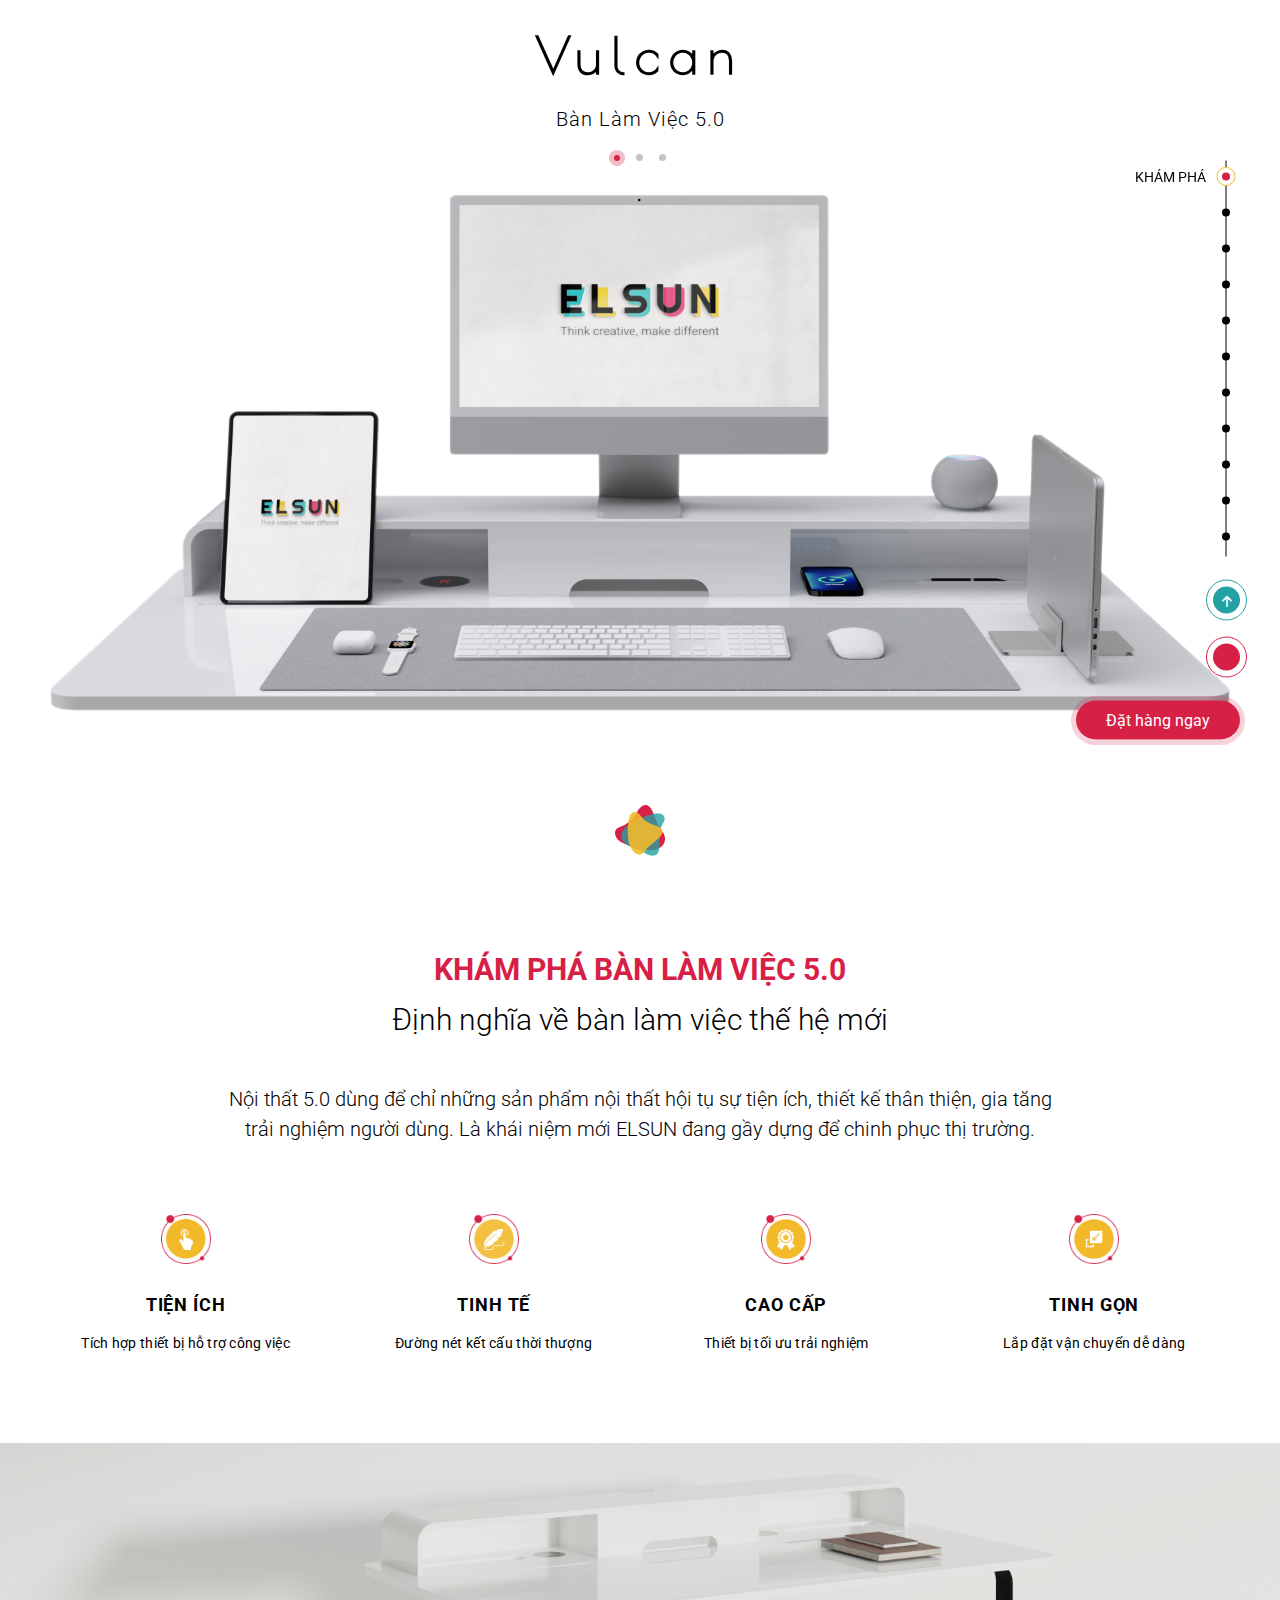
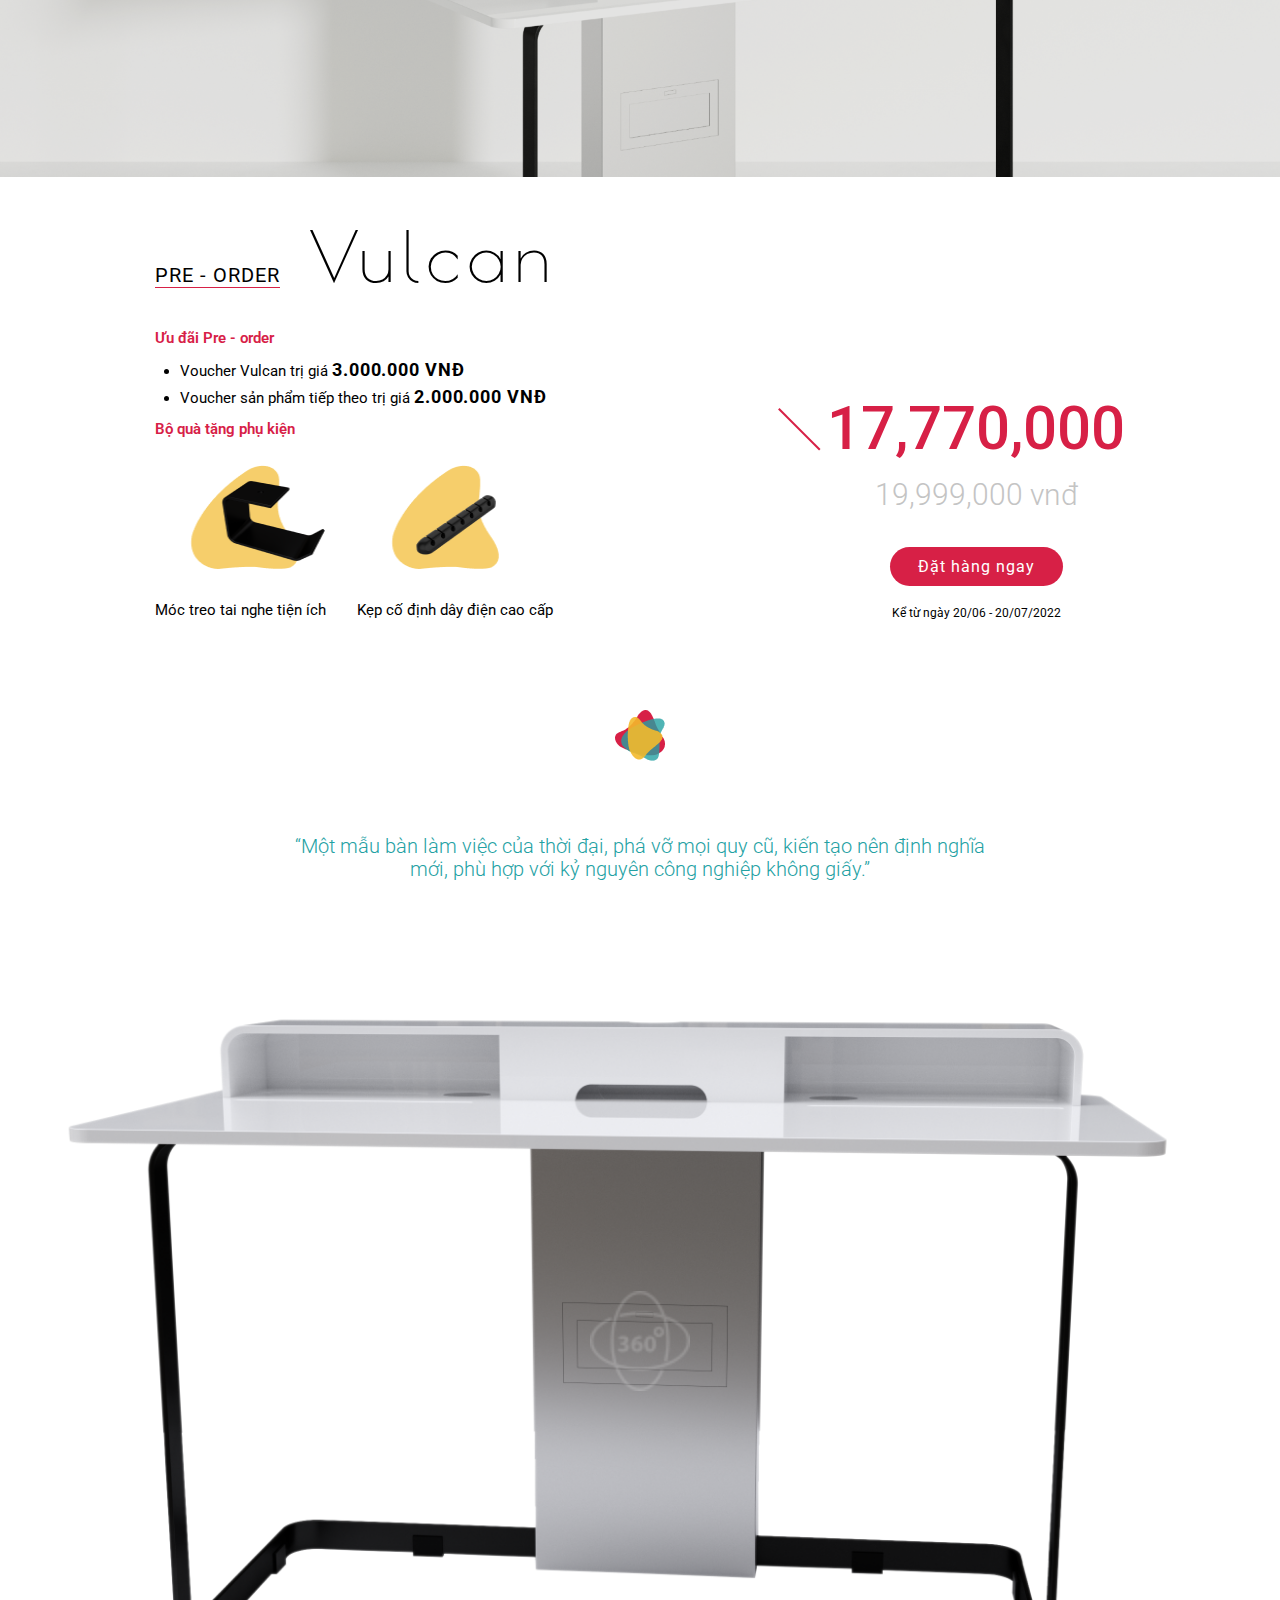
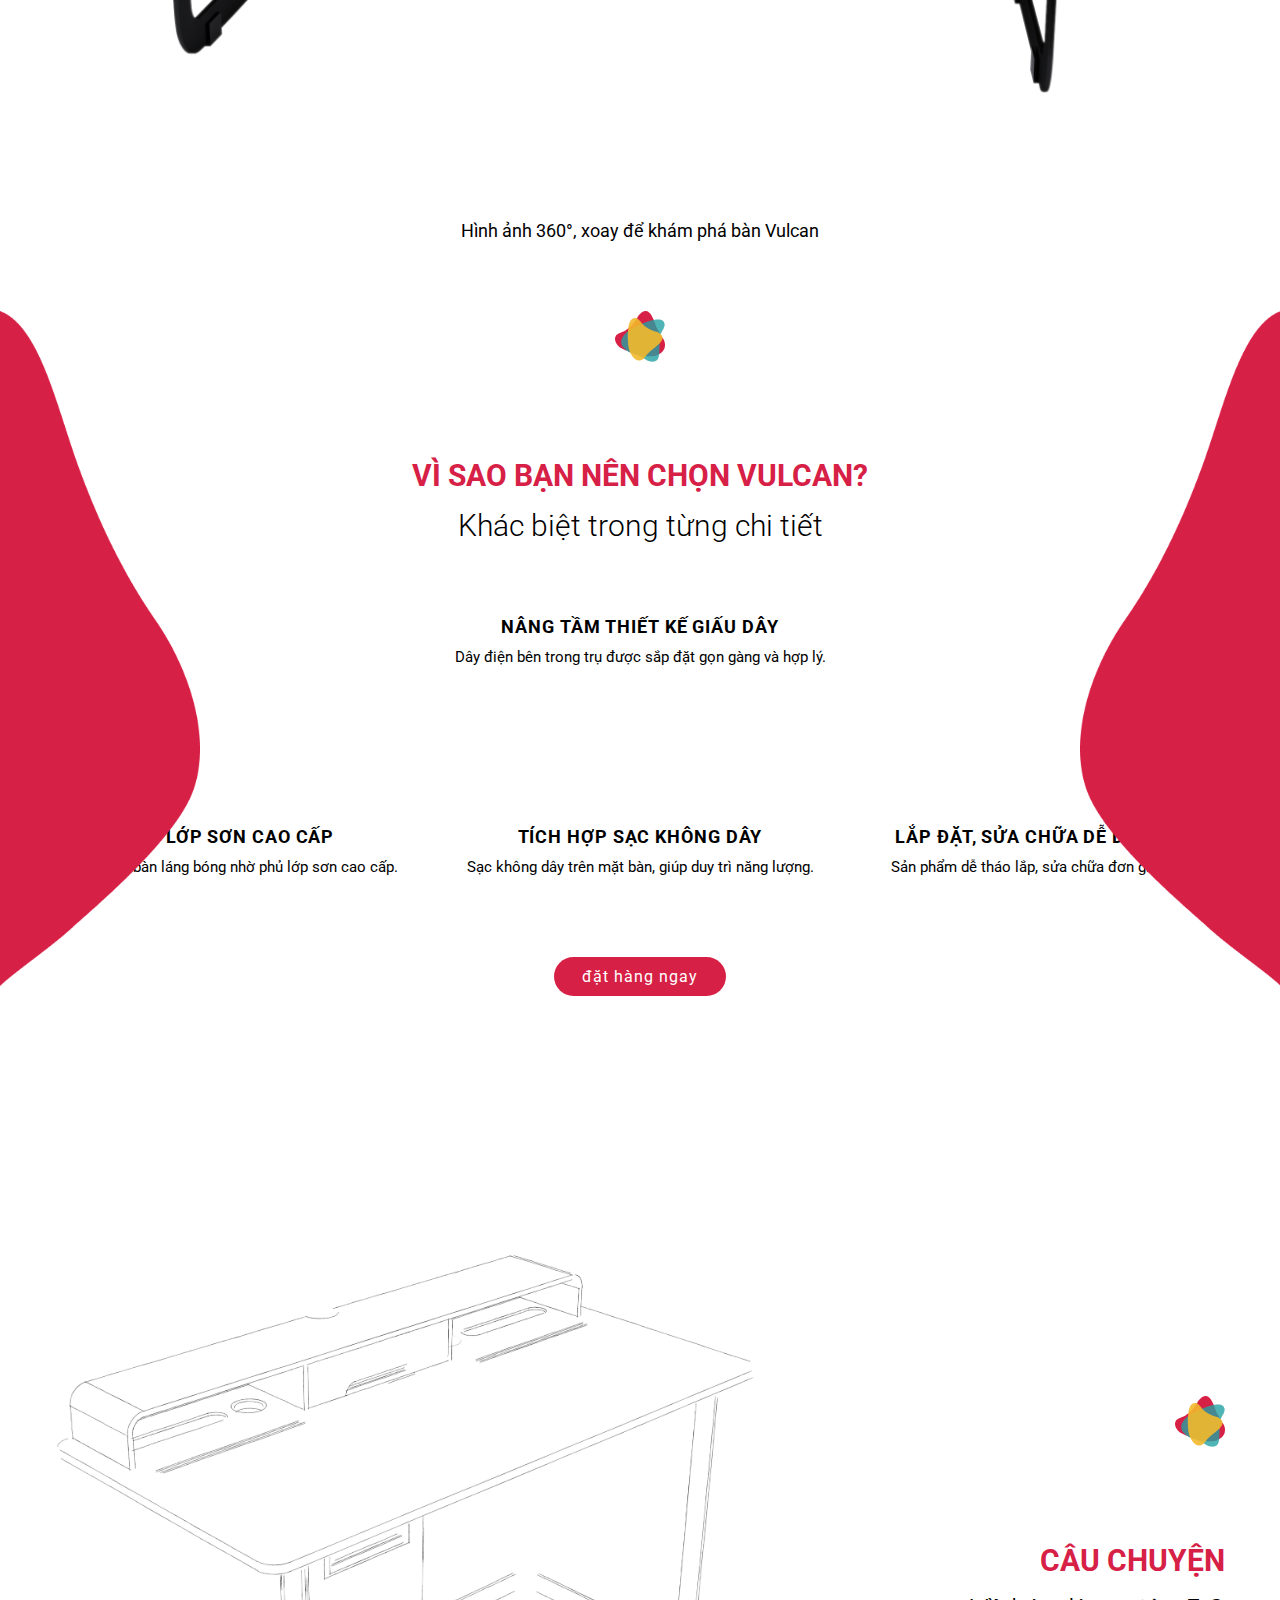
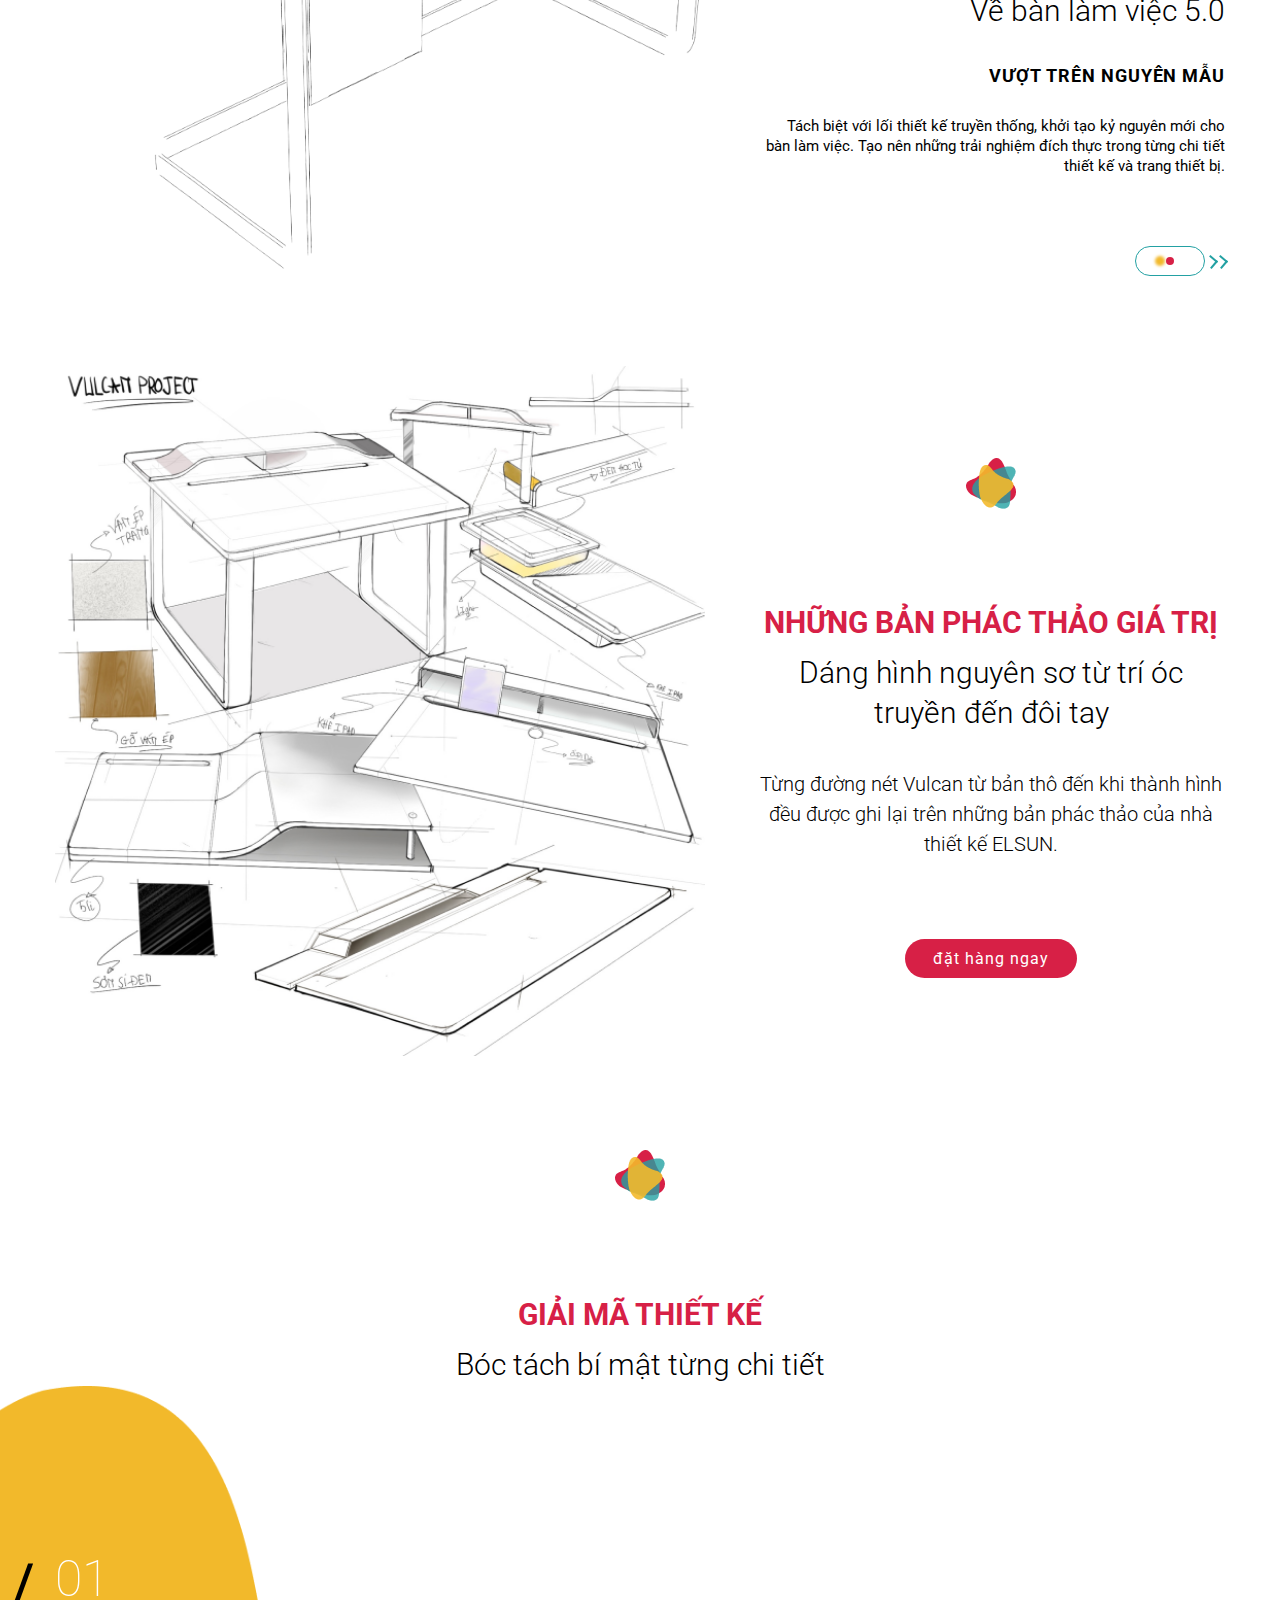
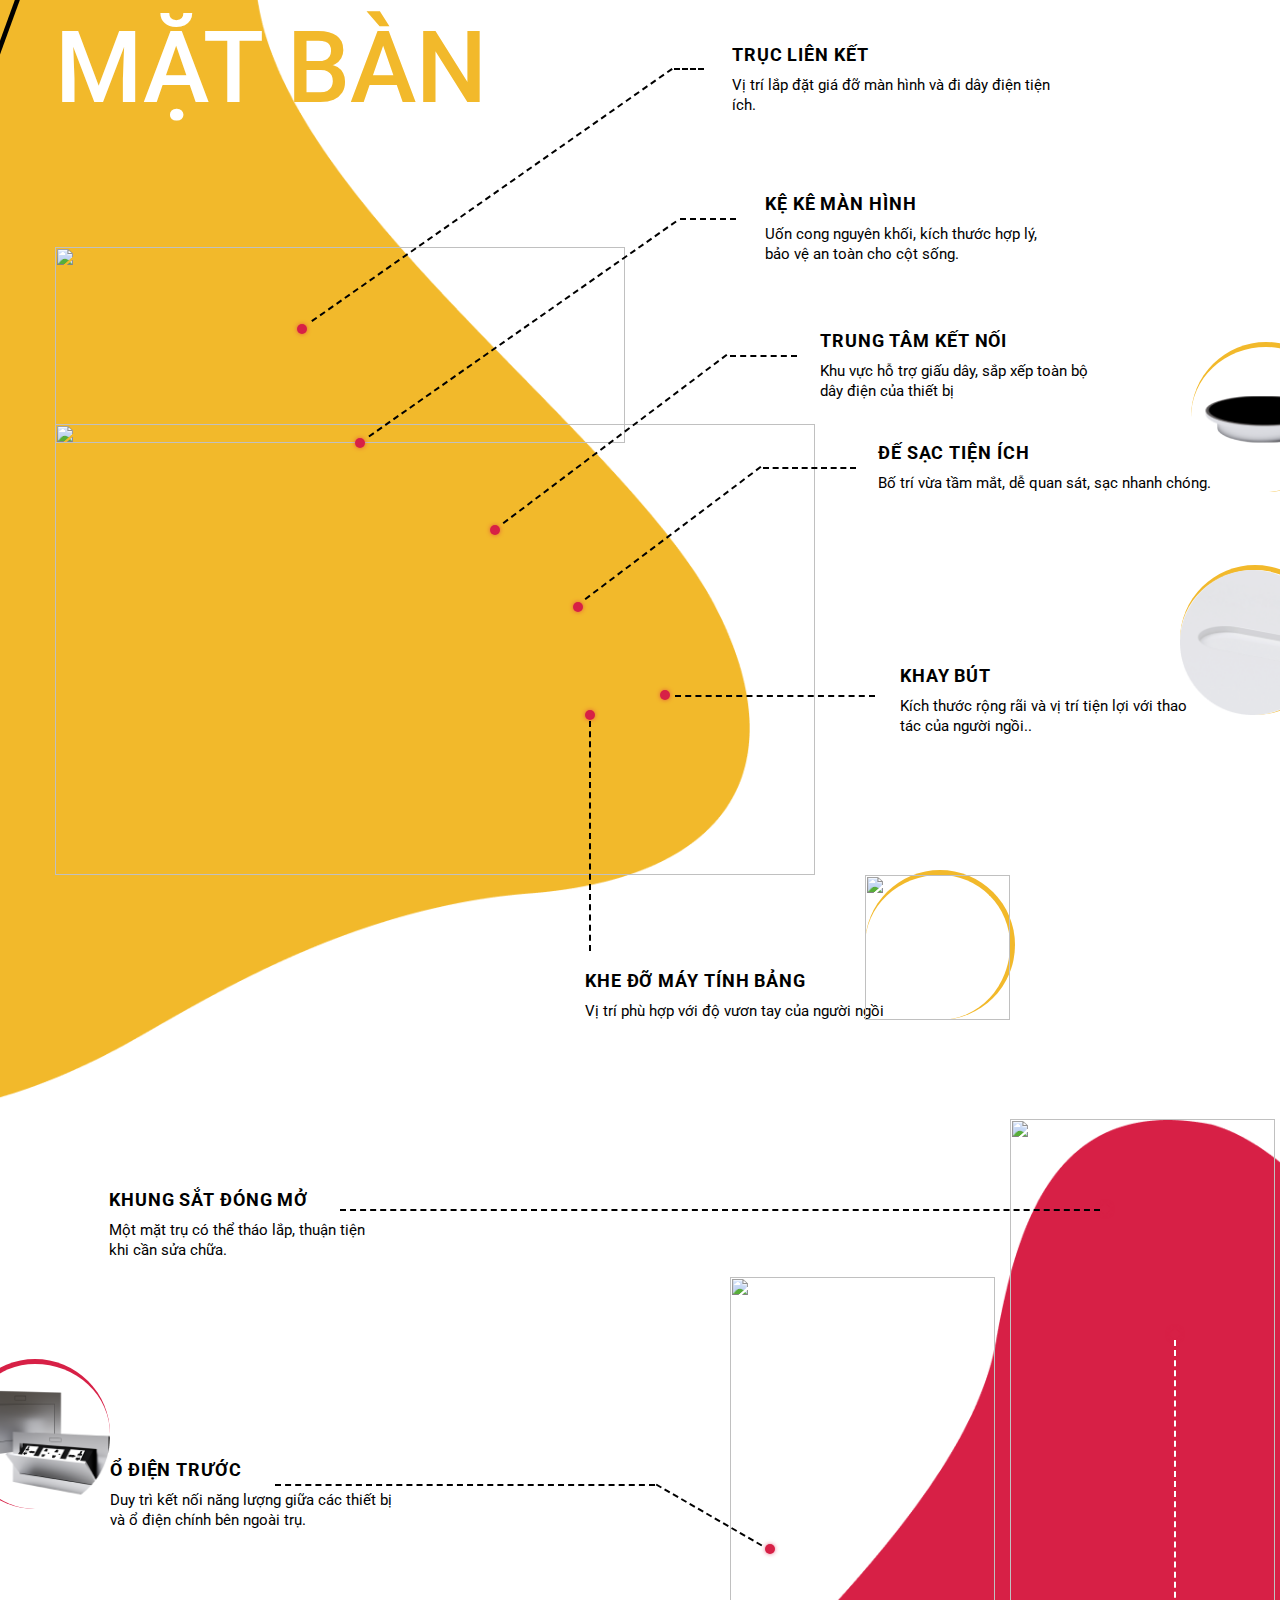
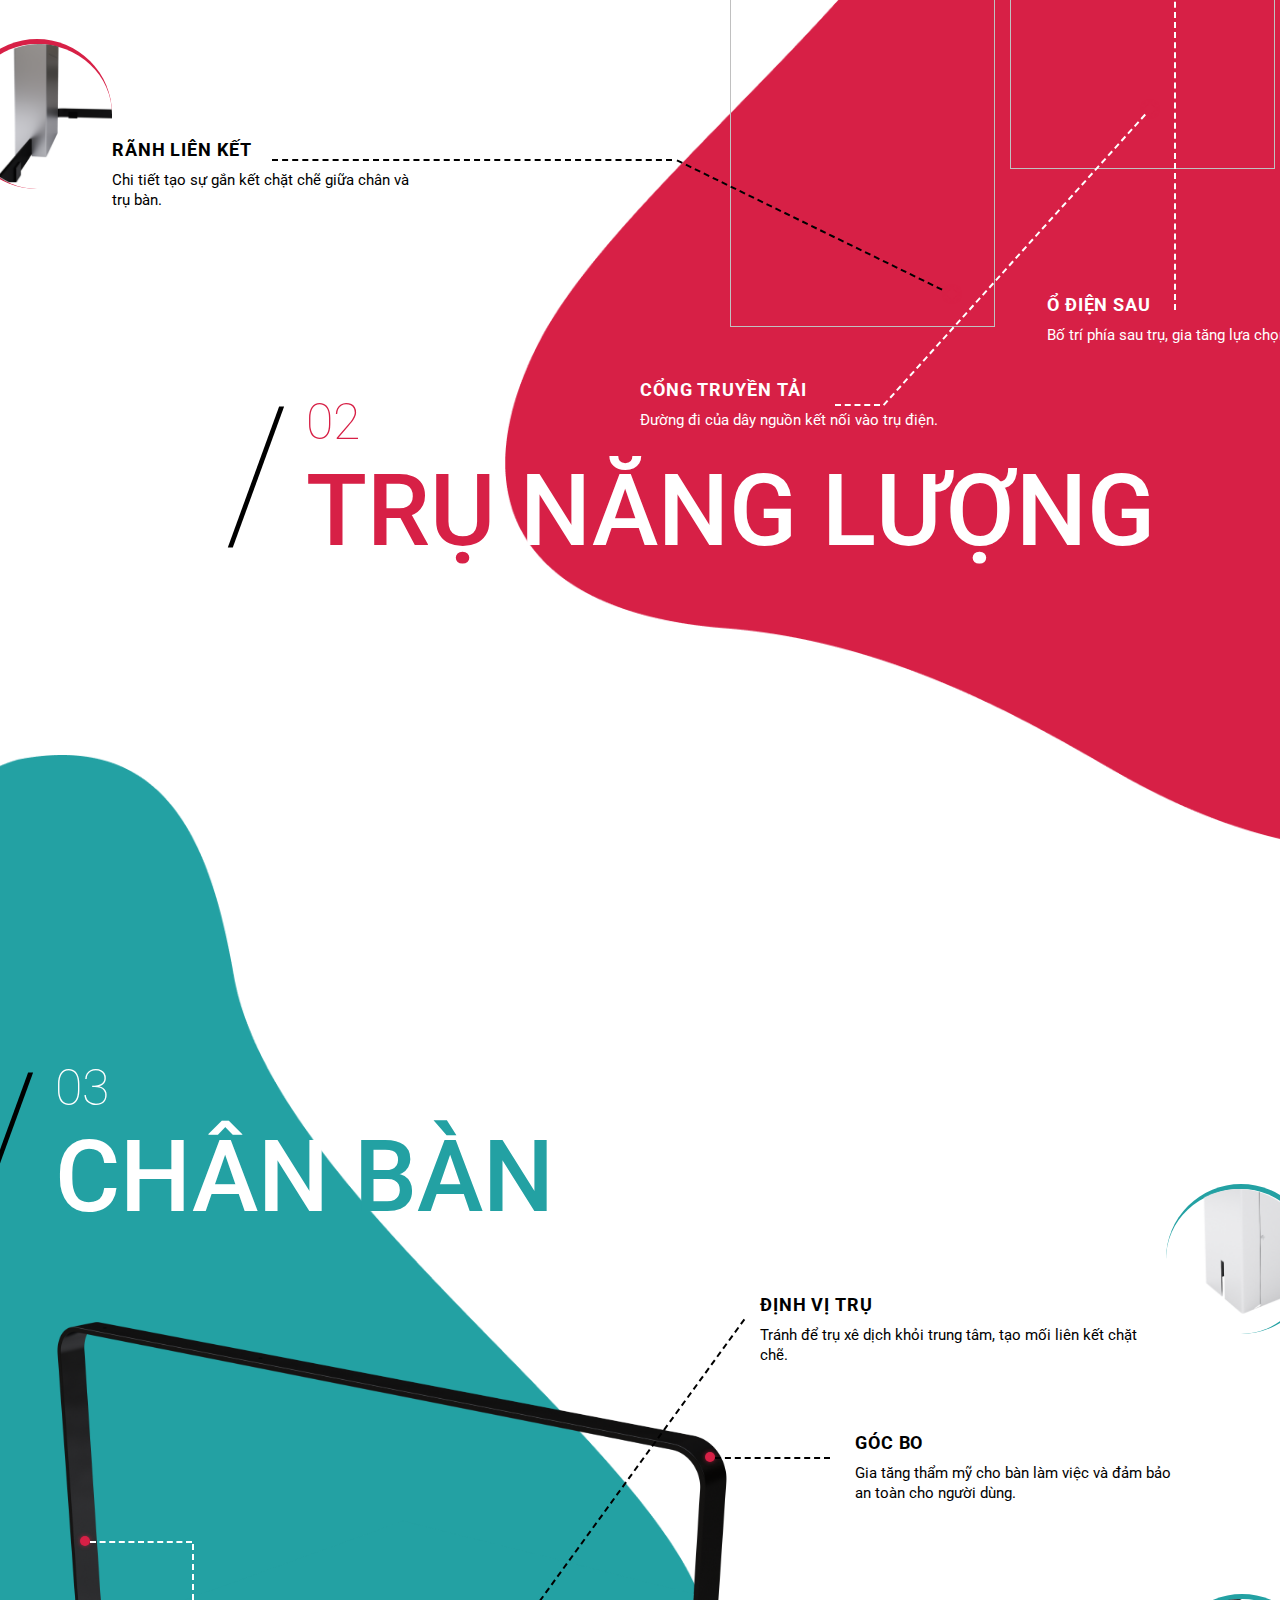
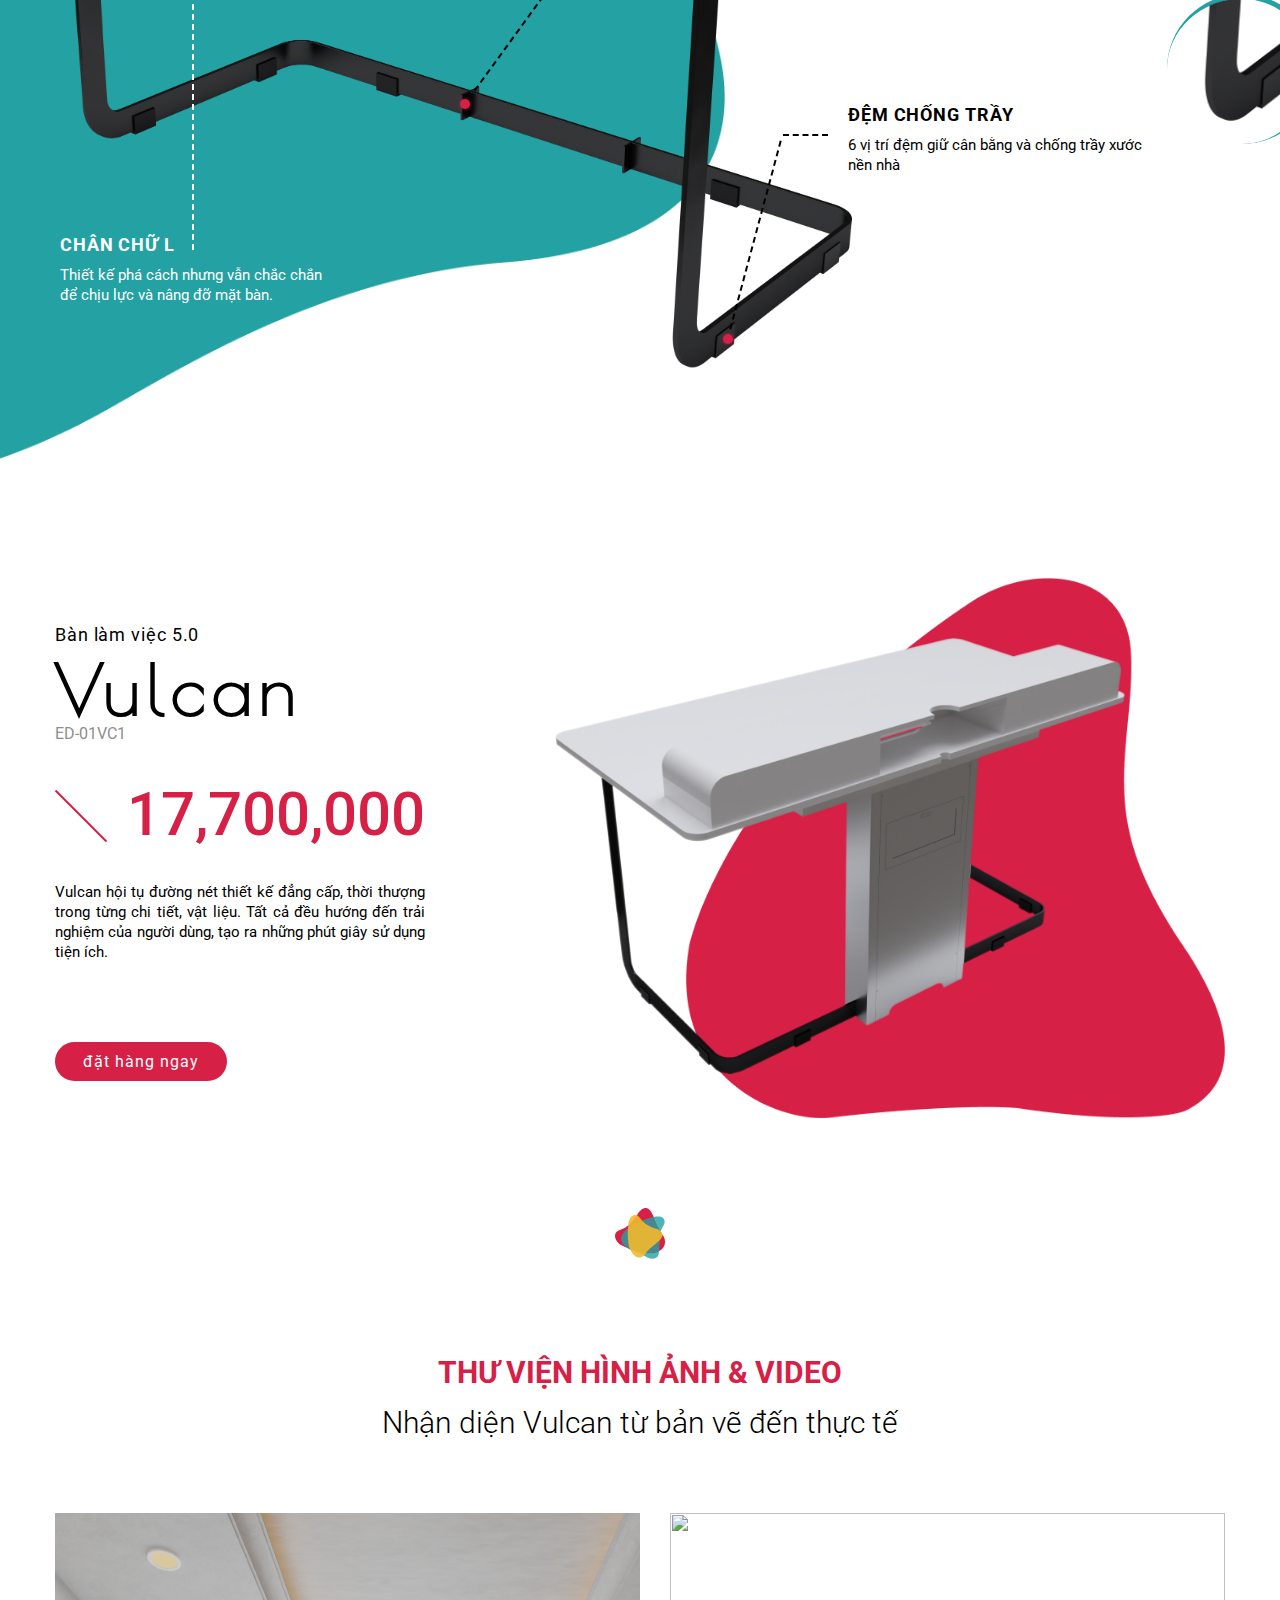
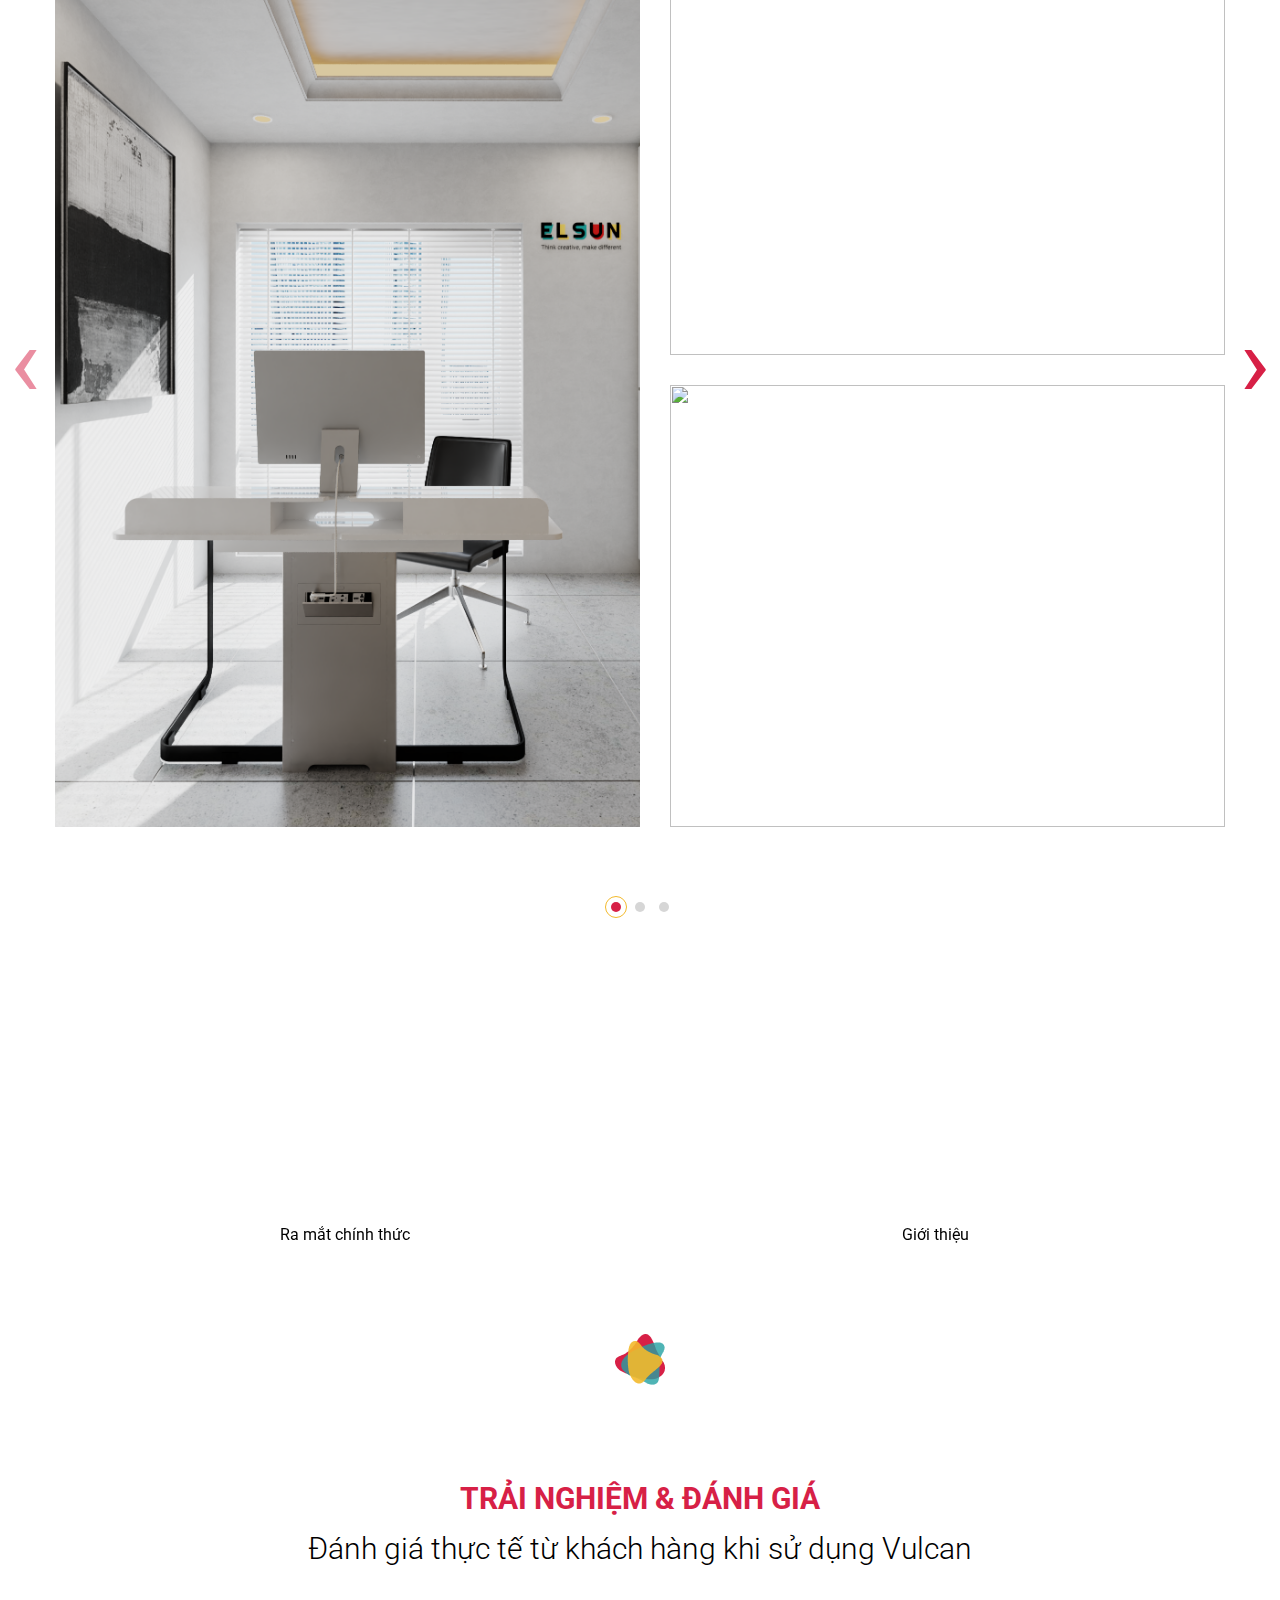
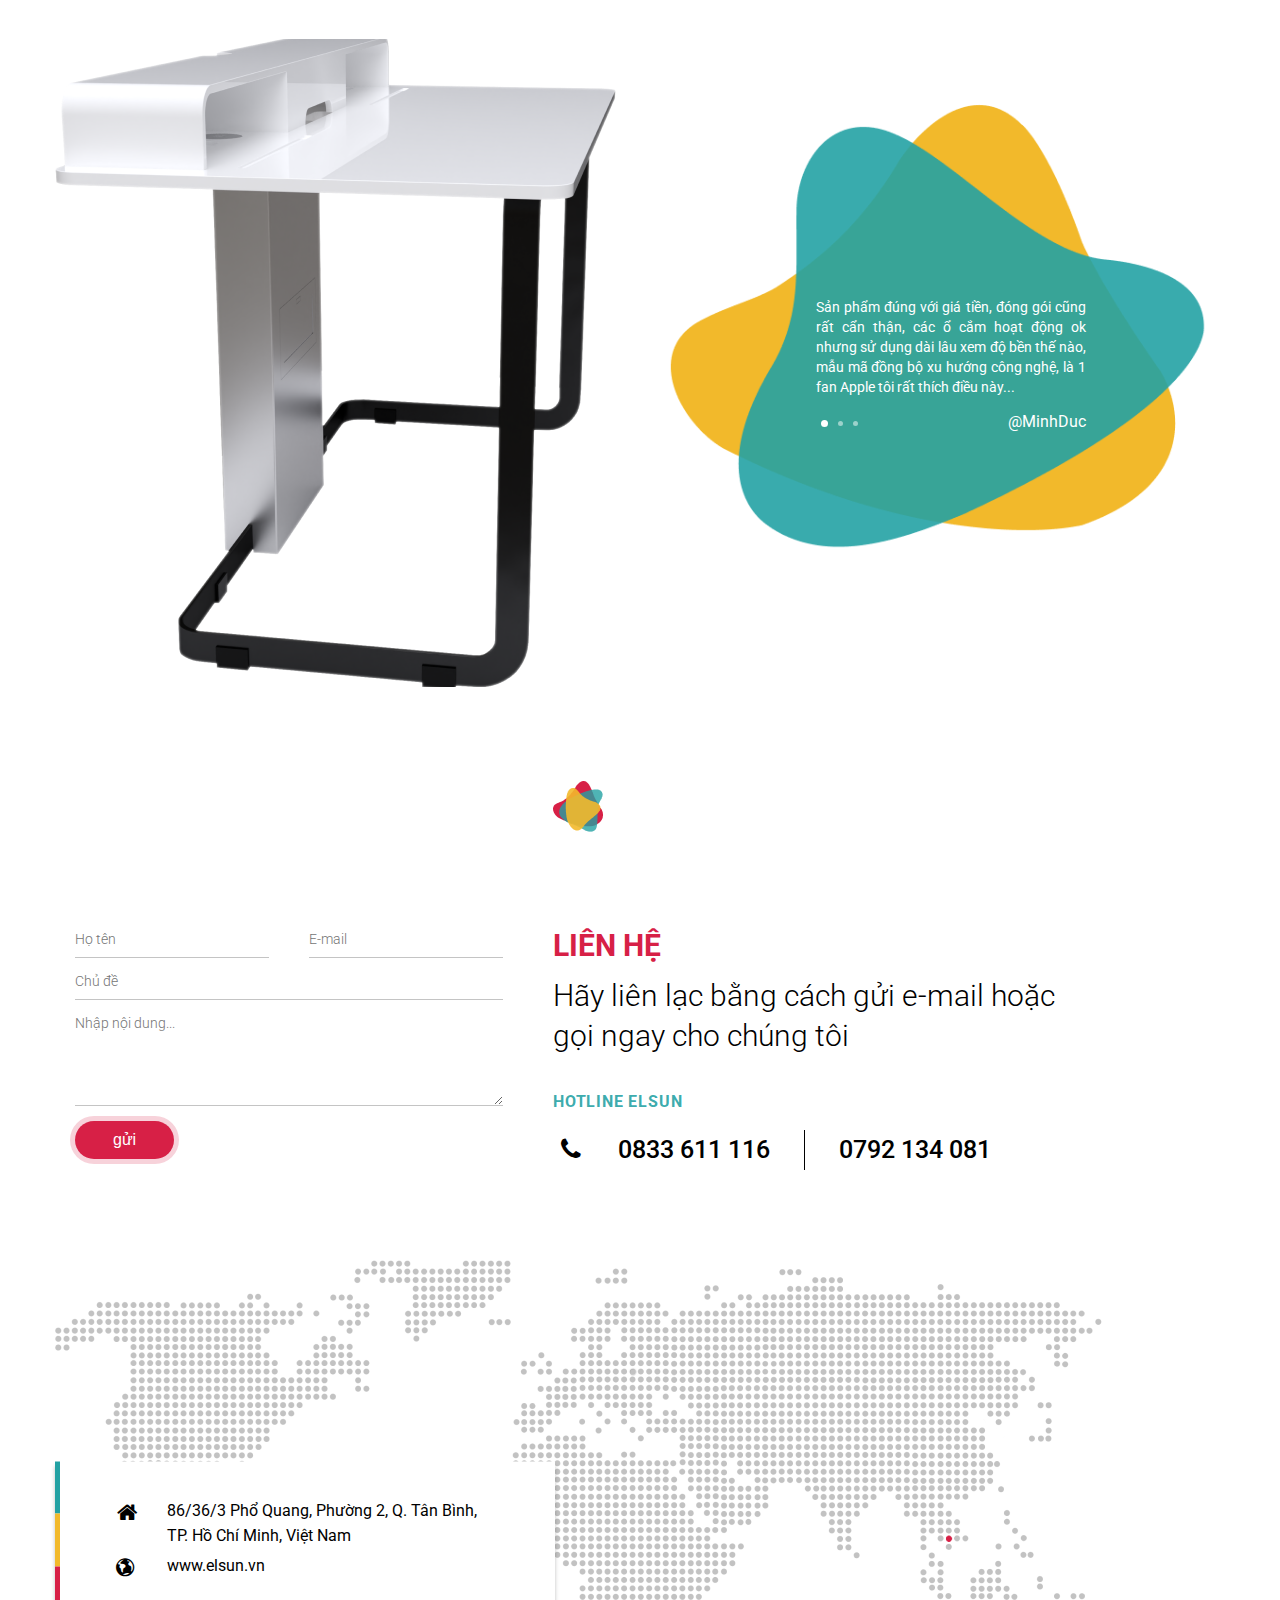
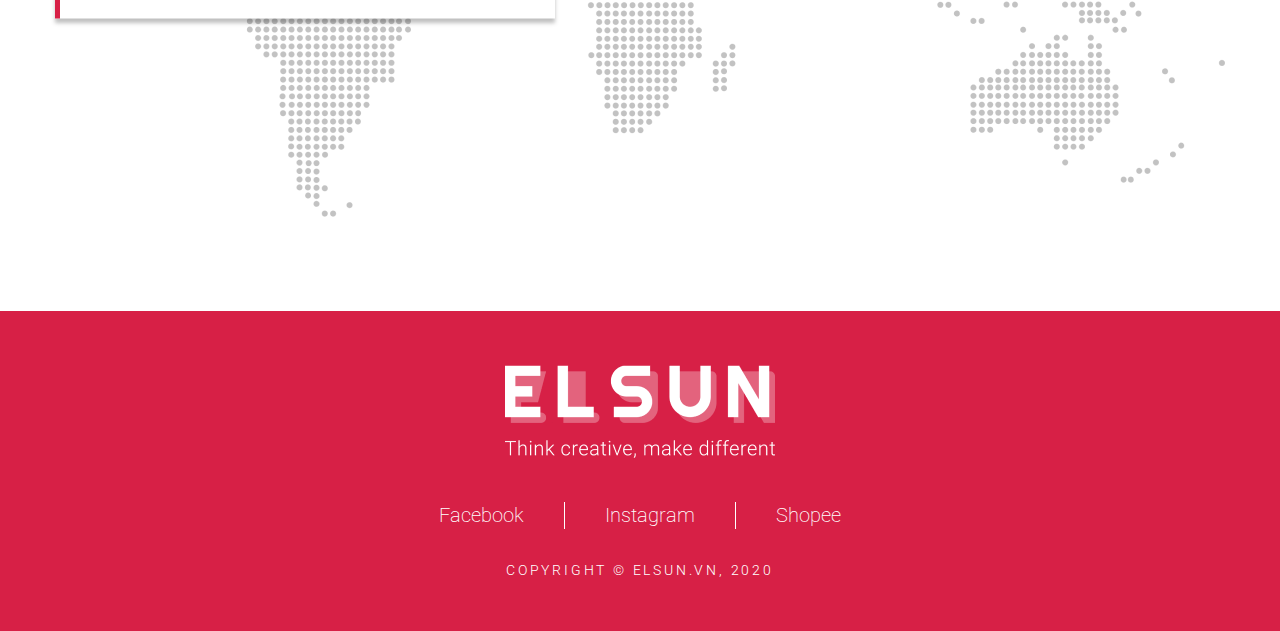
==== commit 01f17359: "End 1" ====
--- a/index.html
+++ b/index.html
@@ -4,7 +4,8 @@
     <meta charset="UTF-8" />
     <meta http-equiv="X-UA-Compatible" content="IE=edge" />
     <meta name="viewport" content="width=device-width, initial-scale=1.0" />
-    <title>VULCAN</title>
+    <title>Vulcan</title>
+    <link rel="icon" type="image/x-icon" href="./assets/images/favicon.png" />
     <link rel="stylesheet" href="./assets/css/base.css" />
     <link rel="stylesheet" href="./assets/css/vulcan.css" />
     <link rel="stylesheet" href="./assets/css/multivulcan.css" />
@@ -22,45 +23,6 @@
   </head>
   <body>
     <div id="app">
-      <!-- header -->
-      <!-- <section class="mb70px header">
-        <div class="container">
-          <div class="header-main">
-            <div class="header-logo">
-              <img src="./assets/images/logo.png" alt="" />
-            </div>
-
-            <ul class="header-menu">
-              <li class="menu-item">
-                <a
-                  class="header-links"
-                  href="http://www.elsun.vn"
-                  target="_blank"
-                  rel="noopener noreferrer"
-                  ><i class="icon-header icon-globe"></i>www.elsun.vn</a
-                >
-              </li>
-              <li class="menu-item">
-                <a class="header-links" href="tel:+0833611166"
-                  ><i class="icon-header icon-phone"></i>0833 611 166</a
-                >
-              </li>
-              <li class="menu-item">
-                <a class="header-links" href="tel:+0792134081">0792 134 081</a>
-              </li>
-              <li class="menu-item">
-                <a class="header-links" href="tel:+0933316141">0933 316 141</a>
-              </li>
-            </ul>
-            <div class="hamburger">
-              <div class="bar"></div>
-              <div class="bar"></div>
-              <div class="bar"></div>
-            </div>
-          </div>
-        </div>
-      </section> -->
-      <!-- Test -->
       <!-- Slider -->
       <section class="mb70px slider">
         <div class="container-fluid">
@@ -110,7 +72,11 @@
                 Định nghĩa về bàn làm việc thế hệ mới
               </div>
             </div>
-
+            <div class="different-5">
+              Nội thất 5.0 dùng để chỉ những sản phẩm nội thất hội tụ sự tiện
+              ích, thiết kế thân thiện, gia tăng trải nghiệm người dùng. Là khái
+              niệm mới ELSUN đang gầy dựng để chinh phục thị trường.
+            </div>
             <div class="different-list">
               <div class="different-item">
                 <div class="different-img">
@@ -158,7 +124,7 @@
       </section>
 
       <!-- Pre Order -->
-      <section class="preorder mb70px">
+      <section id="preorder" class="preorder mb70px">
         <div class="container-fluid">
           <div class="preorder-main">
             <div class="preorder-image">
@@ -213,7 +179,7 @@
                     <div class="preorder-old">19,999,000 vnđ</div>
                   </div>
                   <div class="preorder-click">
-                    <a id="btn-modal" class="preorder-links btn-click"
+                    <a id="btn-modal" class="preorder-links btn-click btnModal"
                       >Đặt hàng ngay</a
                     >
                     <span class="preorder-sales"
@@ -227,7 +193,7 @@
         </div>
       </section>
       <!-- 360 -->
-      <section id="scroll360" class="image360">
+      <section id="scroll360" class="mb70px image360">
         <div class="container">
           <div class="image360-main">
             <div class="vulcan-heading">
@@ -247,7 +213,10 @@
             <div id="product_viewer"></div>
 
             <div class="content360">
-              <span>Chạm, lướt khám phá bàn Vulcan</span>
+              <span class="spann360"
+                >Hình ảnh 360°, xoay để khám phá bàn Vulcan</span
+              >
+              <span class="span360">Chạm, lướt khám phá bàn Vulcan</span>
             </div>
           </div>
         </div>
@@ -283,8 +252,7 @@
                         Nâng tầm thiết kế giấu dây
                       </h1>
                       <div class="feature-description">
-                        Dây điện bố trí trong trụ bàn tạo ra bản đồ đi điện an
-                        toàn.
+                        Dây điện bên trong trụ được sắp đặt gọn gàng và hợp lý.
                       </div>
                     </div>
                   </div>
@@ -320,7 +288,7 @@
                     </div>
                   </div>
                   <div class="cart-buy">
-                    <a id="btn-modal" class="btn-click">
+                    <a id="btn-modal" class="btn-click btnModal">
                       <span>đặt hàng ngay</span>
                     </a>
                   </div>
@@ -347,14 +315,14 @@
               <img id="img-2" src="./assets/images/story/hinh3602.png" alt="" />
             </div>
 
+            <div class="vulcan-heading story-reserve">
+              <div class="vulcan-image story-image">
+                <img src="./assets/images/vector.png" alt="" />
+              </div>
+              <h1 class="global-title story-title">Câu chuyện</h1>
+              <div class="global-desc story-desc">Về bàn làm việc 5.0</div>
+            </div>
             <div class="story-body">
-              <div class="vulcan-heading story-reserve">
-                <div class="vulcan-image story-image">
-                  <img src="./assets/images/vector.png" alt="" />
-                </div>
-                <h1 class="global-title story-title">Câu chuyện</h1>
-                <div class="global-desc story-desc">Về bàn làm việc 5.0</div>
-              </div>
               <div class="story-list">
                 <div class="story-item" id="story-1">
                   <div class="story-name">Vượt trên nguyên mẫu</div>
@@ -382,56 +350,7 @@
                 </div>
               </div>
             </div>
-
-            <!-- <div class="checkbox-image">
-              <label class="switch">
-                <input type="checkbox" id="checkbox-img" />
-                <span class="slip round"></span>
-              </label>
-            </div> -->
-          </div>
-          <!-- <div class="story-content">
-            <span class="story-line"></span>
-            <div class="story-item story-active">
-              <h1 class="story-name">Vượt trên nguyên mẫu</h1>
-              <div class="sotry-description">
-                <p>
-                  Tách biệt với lối thiết kế truyền thống, khởi tạo kỷ nguyên
-                  mới cho bàn làm việc. Tạo nên những trải nghiệm đích thực
-                  trong từng chi tiết thiết kế và trang thiết bị.
-                </p>
-              </div>
-            </div>
-            <div class="story-item">
-              <h1 class="story-name">Tối ưu trải nghiệm</h1>
-              <div class="sotry-description">
-                <p>
-                  Toàn bộ thiết kế và trang thiết bị được tinh chỉnh tối đa nhằm
-                  mang đến những trải nghiệm chân thực và thích thú cho người sử
-                  dụng.
-                </p>
-              </div>
-            </div>
-            <div class="story-item">
-              <h1 class="story-name">Bắt kịp xu hướng</h1>
-              <div class="sotry-description">
-                <p>
-                  Vulcan là sản phẩm hoàn hảo cho mọi không gian làm việc, ngay
-                  cả tại nhà. Thiết bị tiện nghi và thiết kế giấu dây đẳng cấp
-                  tạo nên góc làm việc đẳng cấp.
-                </p>
-              </div>
-            </div>
-
-            <div class="controls">
-              <div class="box prev-btn">
-                <i class="icon-click icon-left"></i>
-              </div>
-              <div class="box next-btn">
-                <i class="icon-click icon-right"></i>
-              </div>
-            </div>
-          </div> -->
+          </div>
         </div>
       </section>
 
@@ -467,48 +386,12 @@
                   Dáng hình nguyên sơ từ trí óc truyền đến đôi tay
                 </div>
               </div>
-              <!-- <div class="outline-name">bàn làm việc 5.0</div> -->
               <div class="outline-text">
                 Từng đường nét Vulcan từ bản thô đến khi thành hình đều được ghi
                 lại trên những bản phác thảo của nhà thiết kế ELSUN.
               </div>
-              <!-- <a href="#" class="btn-click">đặt hàng ngay</a> -->
-              <!-- <div class="cart-buy">
-                <a href="#!" class="btn">
-                  <svg width="180" height="60">
-                    <defs>
-                      <linearGradient id="grad1">
-                        <stop
-                          offset="0%"
-                          style="
-                            stop-color: rgb(215, 32, 70);
-                            stop-opacity: 0.4;
-                          "
-                        />
-                        <stop
-                          offset="100%"
-                          style="
-                            stop-color: rgb(215, 32, 70);
-                            stop-opacity: 0.4;
-                          "
-                        />
-                      </linearGradient>
-                    </defs>
-                    <rect
-                      x="5"
-                      y="5"
-                      rx="30px"
-                      fill="none"
-                      stroke="url(#grad1)"
-                      width="170"
-                      height="50"
-                    ></rect>
-                  </svg>
-                  <span>đặt hàng ngay</span>
-                </a>
-              </div> -->
               <div class="cart-buy">
-                <a href="#" class="btn-click">
+                <a href="#" class="btn-click btnModal">
                   <span>đặt hàng ngay</span>
                 </a>
               </div>
@@ -556,9 +439,10 @@
                       <div class="line-group line1"></div>
                       <div class="line-group line2"></div>
                       <div class="meaning-description desc-1">
-                        <div class="meaing-desc_title">Hình trăng khuyết</div>
+                        <div class="meaing-desc_title">Trục liên kết</div>
                         <span class="meaing-desc_text"
-                          >Vị trí lắp đặt giá đỡ màn hình</span
+                          >Vị trí lắp đặt giá đỡ màn hình và đi dây điện tiện
+                          ích.</span
                         >
                       </div>
                     </div>
@@ -583,7 +467,7 @@
                       <div class="line-group line5"></div>
                       <div class="line-group line6"></div>
                       <div class="meaning-description desc-3">
-                        <div class="meaing-desc_title">cổng kết nối</div>
+                        <div class="meaing-desc_title">Trung tâm kết nối</div>
                         <span class="meaing-desc_text"
                           >Khu vực hỗ trợ giấu dây, sắp xếp toàn bộ dây điện của
                           thiết bị</span
@@ -868,7 +752,7 @@
                 người dùng, tạo ra những phút giây sử dụng tiện ích.
               </div>
               <div class="cart-buy left">
-                <a href="#" class="btn-click">
+                <a href="#" class="btn-click btnModal">
                   <span>đặt hàng ngay</span>
                 </a>
               </div>
@@ -896,8 +780,9 @@
               </div>
             </div>
 
-            <div class="media-list">
-              <div class="media-image activeddd">
+            <div class="media-list owl-carousel owl-theme">
+              <!-- activeddd -->
+              <div class="media-image">
                 <div class="media-group">
                   <div class="media-big">
                     <a
@@ -1034,22 +919,66 @@
               </div>
             </div>
 
-            <div class="media-pani">
+            <!-- <div class="media-pani">
               <div class="media-btn activeddd"></div>
               <div class="media-btn"></div>
               <div class="media-btn"></div>
-            </div>
-
-            <div class="owl-carousel media-video">
+            </div> -->
+            <style>
+              .owl-prev,
+              .owl-next {
+                position: absolute;
+                top: 44%;
+                transform: translateY(-50%);
+              }
+              .owl-theme .owl-nav [class*="owl-"]:hover {
+                background: transparent;
+              }
+              .owl-prev {
+                left: -50px;
+              }
+              .owl-prev span {
+                font-size: 100px;
+                color: var(--primary-color);
+              }
+              .owl-next {
+                right: -50px;
+              }
+              .owl-next span {
+                font-size: 100px;
+                color: var(--primary-color);
+              }
+              .owl-dots {
+                margin: 70px 0;
+              }
+              .owl-theme .owl-dots .owl-dot.active span,
+              .owl-theme .owl-dots .owl-dot:hover span {
+                background: var(--primary-color);
+                position: relative;
+              }
+              .owl-theme .owl-dots .owl-dot.active span::before {
+                position: absolute;
+                content: "";
+                width: 20px;
+                height: 20px;
+                background: transparent;
+                top: 50%;
+                left: 50%;
+                transform: translateX(-50%) translateY(-50%);
+                border: 1px solid var(--yellow-color);
+                border-radius: 50%;
+              }
+            </style>
+
+            <div class="owl-carousel owl-theme media-video">
               <div class="video-item">
                 <iframe
                   width="100%"
                   height="100%"
-                  src="https://www.youtube.com/embed/qHZz2YJP-ew?autoplay=1&mute=1"
+                  src="https://www.youtube.com/embed/pcNsoWETa5M?autoplay=1&mute=1"
                   allowfullscreen
                 >
                 </iframe>
-
                 <span>Ra mắt chính thức</span>
               </div>
               <div class="video-item">
@@ -1102,7 +1031,6 @@
                   <img src="./assets/images/experience/vector2.png" alt="" />
                   <div class="experience-list">
                     <div class="experience-items change">
-                      <!-- <div class="experience-titlee">sản phẩm rất hài lòng</div> -->
                       <div class="experience-descc">
                         Sản phẩm đúng với giá tiền, đóng gói cũng rất cẩn thận,
                         các ổ cắm hoạt động ok nhưng sử dụng dài lâu xem độ bền
@@ -1112,7 +1040,6 @@
                       <div class="experience-name">@MinhDuc</div>
                     </div>
                     <div class="experience-items">
-                      <!-- <div class="experience-titlee">sản phẩm rất hài lòng</div> -->
                       <div class="experience-descc">
                         Ờ mây zing gút chóp em, sản phẩm rất tuyệt vời, nhân
                         viên nhiệt tình, đóng gói sản phẩm cẩn thận, tôi sẽ giới
@@ -1121,7 +1048,6 @@
                       <div class="experience-name">@Mr.SiroQuangTri</div>
                     </div>
                     <div class="experience-items">
-                      <!-- <div class="experience-titlee">sản phẩm rất hài lòng</div> -->
                       <div class="experience-descc">
                         Màu trắng có làm em lo lắng, không thể trượt phát lào,
                         sản phẩm rất tuyệt và đẹp hơn những gì tôi mong
@@ -1193,7 +1119,6 @@
               </div>
             </form>
 
-            <!-- <div class="clear"></div> -->
             <div class="contact-body">
               <div class="vulcan-heading contact-heading">
                 <div class="left vulcan-image">
@@ -1277,7 +1202,7 @@
                     >Shopee</a
                   >
                 </li>
-                <li class="menu-item"><a href="#">Amazone</a></li>
+                <!-- <li class="menu-item"><a href="#">Amazone</a></li> -->
               </ul>
               <div class="footer-icons">
                 <a
@@ -1292,9 +1217,9 @@
                   class="icon-footer"
                   ><i class="icon-instagram"></i
                 ></a>
-                <a target="_blank" href="" class="icon-footer"
+                <!-- <a target="_blank" href="" class="icon-footer"
                   ><i class="icon-amazon"></i
-                ></a>
+                ></a> -->
                 <a
                   target="_blank"
                   href="https://shopee.vn/noithatelsun"
@@ -1322,12 +1247,23 @@
         </div>
       </section>
 
-      <!-- <div class="scrollMain">
+      <div class="scrollMain">
         <nav class="scrollTop">
           <ul class="scroll-list">
             <li class="scroll-item">
               <a href="#khampha" class="croll-links activedd">
                 <span>Khám phá</span>
+                <!--  -->
+              </a>
+            </li>
+            <li class="scroll-item">
+              <a href="#preorder" class="croll-links">
+                <span>Pre Order</span>
+              </a>
+            </li>
+            <li class="scroll-item">
+              <a href="#scroll360" class="croll-links">
+                <span>Hình 360</span>
               </a>
             </li>
             <li class="scroll-item">
@@ -1335,11 +1271,7 @@
                 <span>Vì sao</span>
               </a>
             </li>
-            <li class="scroll-item">
-              <a href="#scroll360" class="croll-links">
-                <span>Hình 360</span>
-              </a>
-            </li>
+
             <li class="scroll-item">
               <a href="#cauchuyen" class="croll-links">
                 <span>Câu chuyện</span>
@@ -1384,15 +1316,16 @@
           <div class="social social-msg">
             <i class="fa-brands fa-facebook-messenger"></i>
           </div>
-          <div class="scroll-buy">
+          <div class="scroll-buy btnModal">
             <a href="">Đặt hàng ngay</a>
           </div>
         </div>
-      </div> -->
+      </div>
       <div class="scroll-buy sroll-reverse">
         <a href="">Đặt hàng ngay</a>
       </div>
     </div>
+
     <div class="modal-hero" id="modal">
       <div class="modal-preorder">
         <div class="modal-main">
@@ -1457,68 +1390,15 @@
         </div>
       </div>
     </div>
-    
 
     <script src="./assets/js/jquery-3.6.0.min.js"></script>
     <script src="./assets/js/product-viewer.js"></script>
     <script src="./assets/js/owl.carousel.js"></script>
+    <script src="./assets/js/owl.carousel.min.js"></script>
+    <!-- <script src="./assets/js/jquery.scroll-spy.js"></script>
+    <script src="./assets/js/jquery.scroll-spy.min.js"></script> -->
     <script src="./assets/js/app.js"></script>
-    <script src="./assets/js/owl.carousel.min.js"></script>
-    <script>
-      // var sections = $("section");
-      // var navs = $(".scrollTop");
-      // var nav_height = navs.outerHeight();
-
-      // $(window).on("scroll", function () {
-      //   var cur_pos = $(this).scrollTop();
-      //   console.log(cur_pos);
-
-      //   sections.each(function () {
-      //     var top = $(this).offset().top - nav_height;
-      //     var bottom = top + $(this).outerHeight();
-
-      //     if (cur_pos >= top && cur_pos <= bottom) {
-      //       navs.find("a").removeClass("activedd");
-      //       sections.removeClass("activedd");
-
-      //       $(this).addClass("activedd");
-
-      //       navs
-      //         .find('a[href="#' + $(this).attr("id") + '"]')
-      //         .addClass("active");
-      //     }
-      //   });
-      // });
-
-      // navs.find("a").on("click", function () {
-      //   var $el = $(this),
-      //     id = $el.attr("href");
-
-      //   $("html, body").animate(
-      //     {
-      //       scrollTop: $(id).offset().top - nav_height,
-      //     },
-      //     500
-      //   );
-
-      //   return false;
-      // });
-    </script>
 
     <script></script>
-    <script>
-      $(".btn-click").on("click", function () {
-        $("#modal").fadeIn();
-        $("#app").fadeOut();
-      });
-      $("#btn-submit").on("click", function () {
-        $("#modal").fadeOut();
-        $("#app").fadeIn();
-      });
-      $("#close").on("click", function () {
-        $("#modal").fadeOut();
-        $("#app").fadeIn();
-      });
-    </script>
   </body>
 </html>
--- a/assets/css/vulcan.css
+++ b/assets/css/vulcan.css
@@ -318,7 +318,17 @@
 .different-desc {
   /* margin-bottom: 68px; */
 }
-
+.different-5 {
+  max-width: 830px;
+  width: 100%;
+  margin: 0 auto;
+  text-align: center;
+  margin-top: 44px;
+  font-weight: 300;
+  font-size: 20px;
+  line-height: 30px;
+  color: var(--black-color);
+}
 .different-list {
   margin-top: 70px;
   display: flex;
@@ -358,11 +368,11 @@
   margin-bottom: 18px;
 }
 .different-text {
-  font-weight: 300;
+  font-weight: 400;
   font-size: 14px;
   line-height: 20px;
   letter-spacing: 0.02em;
-  color: #5c5c5c;
+  color: var(--black-color);
   max-width: 270px;
   width: 100%;
 }
@@ -677,7 +687,7 @@
 }
 .feature-content {
   width: calc(100% / 3);
-  padding: 0 30px;
+  /* padding: 0 30px; */
 }
 .feature-content:first-child {
   padding-left: 0;
@@ -754,6 +764,12 @@
   height: 100%;
   object-fit: contain;
   object-position: 0;
+}
+
+.story-reserve {
+  position: absolute;
+  top: 40%;
+  right: 0;
 }
 
 /* Ẩn ảnh */
@@ -1145,11 +1161,14 @@
   width: 100%;
   margin: 70px auto 0;
   color: #23a1a3;
+  font-weight: 300;
+  font-size: 20px;
+  line-height: 23px;
 }
 
 .icon-360 {
   position: absolute;
-  top: 50%;
+  top: 57%;
   left: 50%;
   transform: translateX(-50%) translateY(-50%);
   z-index: 2;
@@ -1158,6 +1177,10 @@
 .image360-main:hover .icon-360 {
   display: none;
 }
+.icon-360 img {
+  width: 100px;
+  height: 100px;
+}
 #product_viewer {
   cursor: pointer;
   /* padding: 100px 150px 150px 170px; */
@@ -1168,16 +1191,19 @@
 }
 .content360 {
   position: absolute;
-  top: 90%;
+  top: 100%;
   left: 50%;
   transform: translateX(-50%);
+}
+.content360 .span360,
+.content360 .spann360 {
+  font-weight: 400;
+  font-size: 18px;
+  line-height: 20px;
+  color: var(--black-color);
+}
+.content360 .span360 {
   display: none;
-}
-.content360 span {
-  font-weight: 400;
-  font-size: 15px;
-  line-height: 20px;
-  color: #c4c4c4;
 }
 
 /* Meaning */
@@ -1288,7 +1314,7 @@
   cursor: pointer;
   /* z-index: 1; */
 }
-.meaning-circle::before{
+.meaning-circle::before {
   content: "";
   position: absolute;
   width: 6px;
@@ -1301,7 +1327,7 @@
   animation: zoom 3s infinite;
   box-shadow: 0 0 5px 0px var(--primary-color);
 }
-@keyframes zoom{
+@keyframes zoom {
   0% {
     width: 6px;
     height: 6px;
@@ -1310,7 +1336,7 @@
     width: 8px;
     height: 8px;
   }
-  100%{
+  100% {
     width: 10px;
     height: 10px;
   }
@@ -1357,7 +1383,7 @@
 .desc-1 {
   left: 475px;
   top: -303px;
-  width: 205px;
+  width: 343px;
 }
 
 .circle-2 {
@@ -1638,95 +1664,94 @@
 .svg-headingtwo span {
   color: var(--white-color);
 }
-.circle-12{
+.circle-12 {
   top: 782px;
   left: 25px;
 }
-.line19{
+.line19 {
   width: 102px;
   top: 5px;
   left: 10px;
   border-color: var(--white-color);
 }
-.line20{
+.line20 {
   width: 306px;
   -webkit-transform: rotate(90deg);
   top: 160px;
   left: -40px;
   border-color: var(--white-color);
-
-}
-.desc-12{
+}
+.desc-12 {
   width: 270px;
   top: 298px;
   left: -20px;
 }
-.desc-12 .meaing-desc_title, .desc-12 .meaing-desc_text {
+.desc-12 .meaing-desc_title,
+.desc-12 .meaing-desc_text {
   color: var(--white-color);
 }
 
-.circle-13{
+.circle-13 {
   top: 945px;
   left: 405px;
 }
-.line21{
+.line21 {
   width: 555px;
-    -webkit-transform: rotate(126deg);
-    top: -225px;
-    left: -105px;
-}
-.desc-13{
+  -webkit-transform: rotate(126deg);
+  top: -225px;
+  left: -105px;
+}
+.desc-13 {
   width: 406px;
   left: 375px;
   top: -479px;
 }
-.image-7{
+.image-7 {
   right: -150px;
   top: -110px;
   border-top: 5px solid var(--green-color);
   border-right: 5px solid var(--green-color);
-
-}
-
-.circle-14{
+}
+
+.circle-14 {
   top: 698px;
   left: 650px;
 }
-.line22{
+.line22 {
   width: 153.5px;
   top: 5px;
   left: 10px;
 }
 
-.desc-14{
+.desc-14 {
   width: 333px;
   left: 200px;
   top: -20px;
 }
 
-.circle-15{
+.circle-15 {
   top: 1180px;
   left: 668px;
 }
-.line23{
+.line23 {
   width: 218px;
   -webkit-transform: rotate(115deg);
   top: -100px;
   left: -55px;
 }
-.line24{
+.line24 {
   width: 45px;
   top: -200px;
   left: 100px;
 }
 
-.desc-15{
+.desc-15 {
   width: 319px;
   top: -230px;
   left: 185px;
 }
 
-.image-8{
+.image-8 {
   right: -150px;
   top: -110px;
   border-top: 5px solid var(--green-color);
@@ -1734,26 +1759,26 @@
 }
 
 /* Meaning Three */
-.meaning-three{
+.meaning-three {
   position: relative;
   margin-top: -100px;
 }
-.meaningthree-image{
+.meaningthree-image {
   left: -500px;
 }
 .svg-headingthree {
   top: 305px;
 }
-.meaningthree-title span{
+.meaningthree-title span {
   color: var(--green-color);
 }
-.svg-image5{
+.svg-image5 {
   position: absolute;
   width: 800px;
   height: 650.24px;
   top: 568px;
 }
-.svg-image5 img{
+.svg-image5 img {
   width: 100%;
   height: 100%;
 }
@@ -1852,12 +1877,12 @@
 }
 .media-list {
 }
-.media-image {
+/* .media-image {
   display: none;
 }
 .media-image.activeddd {
   display: block;
-}
+} */
 .media-group {
   display: flex;
   flex: 0 0 100%;
--- a/assets/css/multivulcan.css
+++ b/assets/css/multivulcan.css
@@ -136,7 +136,7 @@
   }
 }
 
-@media screen and (max-width: 1365px) {
+@media screen and (max-width: 1366px) {
 }
 
 @media screen and (max-width: 1024px) {
@@ -174,9 +174,13 @@
   .image360-main {
     padding: 0 150px;
   }
-  .content360 {
+  .content360 .span360 {
     display: block;
   }
+  .content360 .spann360 {
+    display: none;
+  }
+
   /* FEATURE */
   .feature-left,
   .feature-right {
@@ -212,7 +216,8 @@
   .story-img {
     width: 600px;
   }
-  .story-body {
+  .story-body,
+  .story-reserve {
     right: 70px;
   }
   .checkbox {
@@ -732,10 +737,25 @@
     width: 100%;
     height: 100%;
   }
-
+  /* Different */
+  .different-5 {
+    max-width: 612px;
+  }
   /* 360 */
   .image360-main {
     padding: 0 70px;
+  }
+  .icon-360 {
+    top: 64%;
+  }
+  .icon-360 img {
+    width: 100%;
+    height: 100%;
+  }
+
+  .image360-desc {
+    font-size: 30px;
+    line-height: 35px;
   }
 
   /* Feature */
@@ -777,13 +797,26 @@
     height: 100%;
   }
   /* MEANING */
-  .meaning-heading{
+  .meaning-heading {
     margin-bottom: 70px;
   }
-  .desc-7, .desc-8, .desc-9, .desc-10, .desc-11{
+  .desc-7,
+  .desc-8,
+  .desc-9,
+  .desc-10,
+  .desc-11 {
     text-align: right;
   }
-  .desc-1, .desc-2, .desc-3, .desc-4, .desc-5, .desc-6, .desc-12, .desc-13, .desc-14, .desc-15{
+  .desc-1,
+  .desc-2,
+  .desc-3,
+  .desc-4,
+  .desc-5,
+  .desc-6,
+  .desc-12,
+  .desc-13,
+  .desc-14,
+  .desc-15 {
     text-align: left;
   }
   .meaning-one {
@@ -799,7 +832,7 @@
     padding: 17px 62px;
     min-width: 430px;
     width: 100%;
-    z-index: 9 ;
+    z-index: 9;
   }
   .line-group {
     display: none;
@@ -881,7 +914,6 @@
     left: 50%;
     transform: translateX(-82%) translateY(298%);
   }
-
 
   .meaning-two {
     /* margin-bottom: 100px; */
@@ -1139,6 +1171,11 @@
   .different-name {
     margin-top: 20px;
     margin-bottom: 10px;
+  }
+  .different-5 {
+    max-width: 278px;
+    font-size: 12px;
+    line-height: 14px;
   }
   /* PRE ORDER */
   .preoder-content {
@@ -1334,7 +1371,7 @@
   }
 
   /* MEANING */
-  .meaning-heading{
+  .meaning-heading {
     margin-bottom: 30px;
   }
   .meaningone-image {
@@ -1435,21 +1472,21 @@
   }
   .desc-4 {
     transform: translateX(-60%) translateY(128%);
-    
   }
   .desc-5 {
     transform: translateX(-71%) translateY(88%);
-    
   }
   .desc-6 {
     transform: translateX(-61%) translateY(105%);
   }
-  .image-1, .image-2, .image-3 {
+  .image-1,
+  .image-2,
+  .image-3 {
     top: -10px;
     right: -10px;
   }
 
-  .meaning-two{
+  .meaning-two {
     margin-bottom: 130px;
   }
   .meaningtwo-image {
@@ -1518,7 +1555,7 @@
     left: -35px;
   }
 
-  .meaning-three{
+  .meaning-three {
     margin-bottom: 150px;
   }
 
@@ -1551,23 +1588,21 @@
     left: 273px;
     top: 346px;
   }
-  .desc-12{
+  .desc-12 {
     transform: translateX(-3%) translateY(175%);
   }
-  .desc-13{
+  .desc-13 {
     transform: translateX(-43%) translateY(109%);
-
-  }
-  .desc-14{
-    transform: translateX(-68%) translateY(190% );
-    
-  }
-  .desc-15{
+  }
+  .desc-14 {
+    transform: translateX(-68%) translateY(190%);
+  }
+  .desc-15 {
     transform: translateX(-69%) translateY(32%);
-
-  }
-  
-  .image-7, .image-8 {
+  }
+
+  .image-7,
+  .image-8 {
     top: -10px;
     right: -10px;
   }
@@ -1879,7 +1914,7 @@
     margin-left: 1px;
   }
 }
-@media screen and (max-width: 414px){
+@media screen and (max-width: 414px) {
   /* MEANING */
   .meaningone-image {
     left: -50px;
@@ -1889,15 +1924,18 @@
   }
   .meaningthree-image {
     left: -50px;
+  }
 }
-
-}
-@media screen and (max-width: 375px){
-  .global-desc{
+@media screen and (max-width: 375px) {
+  .global-desc {
     font-size: 16px;
   }
-  .outline-desc{
+  .outline-desc {
     padding: 0;
+  }
+  /* STORY */
+  .story-text {
+    font-size: 14px;
   }
   /* MEANING */
   .meaning-one {
@@ -1919,55 +1957,54 @@
     left: -40px;
   }
 
-  .desc-1{
+  .desc-1 {
     transform: translateX(-36%) translateY(315%);
   }
-  .desc-2{
+  .desc-2 {
     transform: translateX(-63%) translateY(184%);
   }
-  .desc-3{
+  .desc-3 {
     transform: translateX(-58%) translateY(166%);
   }
-  .desc-4{
+  .desc-4 {
     transform: translateX(-69%) translateY(128%);
   }
-  .desc-5{
+  .desc-5 {
     transform: translateX(-80%) translateY(88%);
   }
-  .desc-6{
+  .desc-6 {
     transform: translateX(-70%) translateY(105%);
   }
-  .desc-7{
+  .desc-7 {
     transform: translateX(-78%) translateY(315%);
   }
-  .desc-8{
+  .desc-8 {
     transform: translateX(-85%) translateY(373%);
   }
-  .desc-9{
+  .desc-9 {
     transform: translateX(-81%) translateY(248%);
   }
-  .desc-10{
+  .desc-10 {
     transform: translateX(-49%) translateY(241%);
   }
-  .desc-11{
+  .desc-11 {
     transform: translateX(-61%) translateY(156%);
   }
-  .desc-12{
+  .desc-12 {
     transform: translateX(-11%) translateY(167%);
   }
-  .desc-13{
+  .desc-13 {
     transform: translateX(-51%) translateY(103%);
   }
-  .desc-14{
-    transform: translateX(-76%) translateY(184% );
-  }
-  .desc-15{
+  .desc-14 {
+    transform: translateX(-76%) translateY(184%);
+  }
+  .desc-15 {
     transform: translateX(-77%) translateY(26%);
   }
-
 }
-@media screen and (max-width: 320px){
-  .global-title{
+@media screen and (max-width: 320px) {
+  .global-title {
     font-size: 15px;
     line-height: 20px;
     margin-bottom: 10px;
@@ -1975,15 +2012,15 @@
   .global-desc {
     font-size: 15px;
   }
-  .global-name{
+  .global-name {
     font-size: 14px;
   }
   /* 360 */
-  .image360-desc{
+  .image360-desc {
     padding: 0;
   }
   /* Meaning */
-  .meaning-one{
+  .meaning-one {
     margin-bottom: 170px;
   }
   .svg-heading::before {
@@ -2107,13 +2144,13 @@
     top: 160px;
   }
 
-  .desc-7{
+  .desc-7 {
     transform: translateX(-82%) translateY(325%);
   }
   .desc-8 {
     transform: translateX(-89%) translateY(298%);
   }
-  .desc-9{
+  .desc-9 {
     transform: translateX(-87%) translateY(200%);
   }
   .desc-10 {
@@ -2122,7 +2159,8 @@
   .desc-11 {
     transform: translateX(-67%) translateY(155%);
   }
-  .image-4, .image-5 {
+  .image-4,
+  .image-5 {
     top: -10px;
     left: -25px;
   }
@@ -2168,12 +2206,11 @@
     transform: translateX(-54%) translateY(117%);
   }
   .desc-14 {
-    transform: translateX(-81%) translateY(210% );
+    transform: translateX(-81%) translateY(210%);
   }
   .desc-15 {
     transform: translateX(-83%) translateY(28%);
   }
-
 
   /* Price */
   .price-price {
@@ -2181,8 +2218,7 @@
     line-height: 40px;
   }
   /* Contact */
-  .col{
+  .col {
     padding: 0;
   }
 }
-
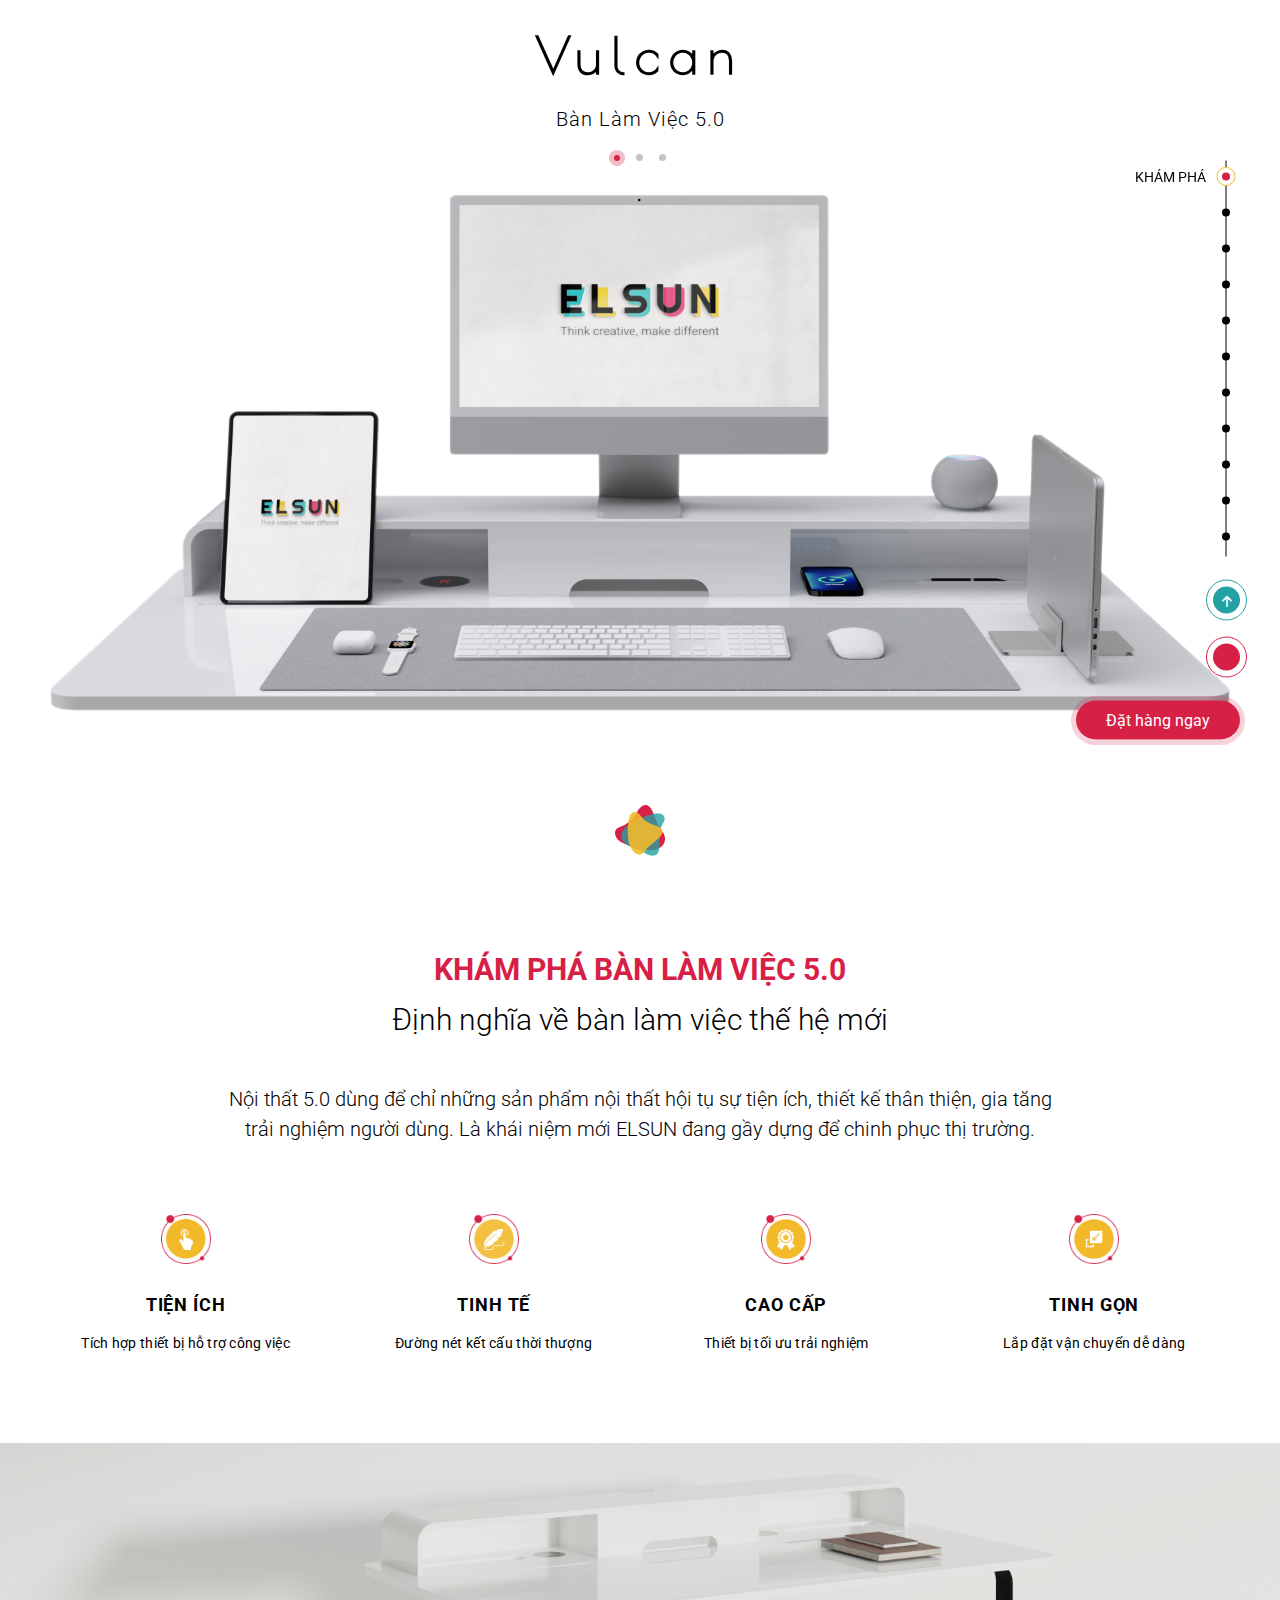
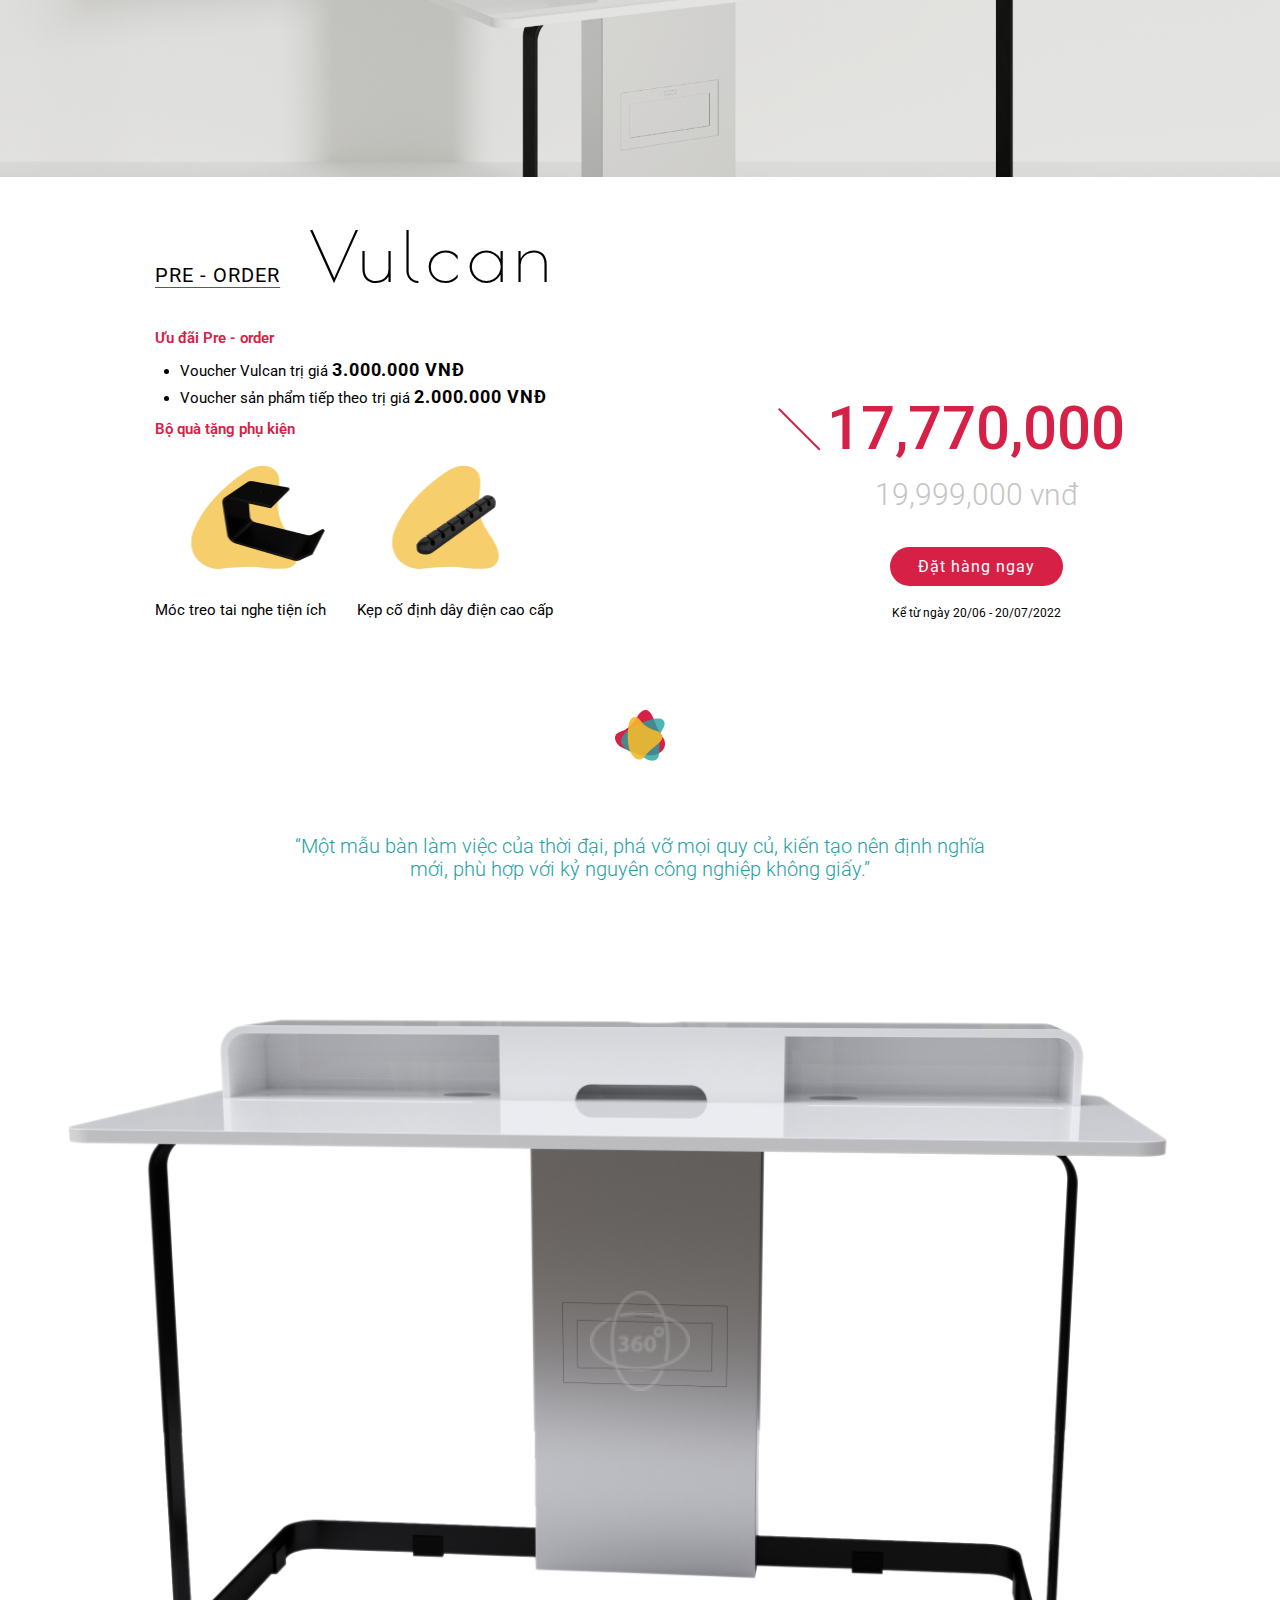
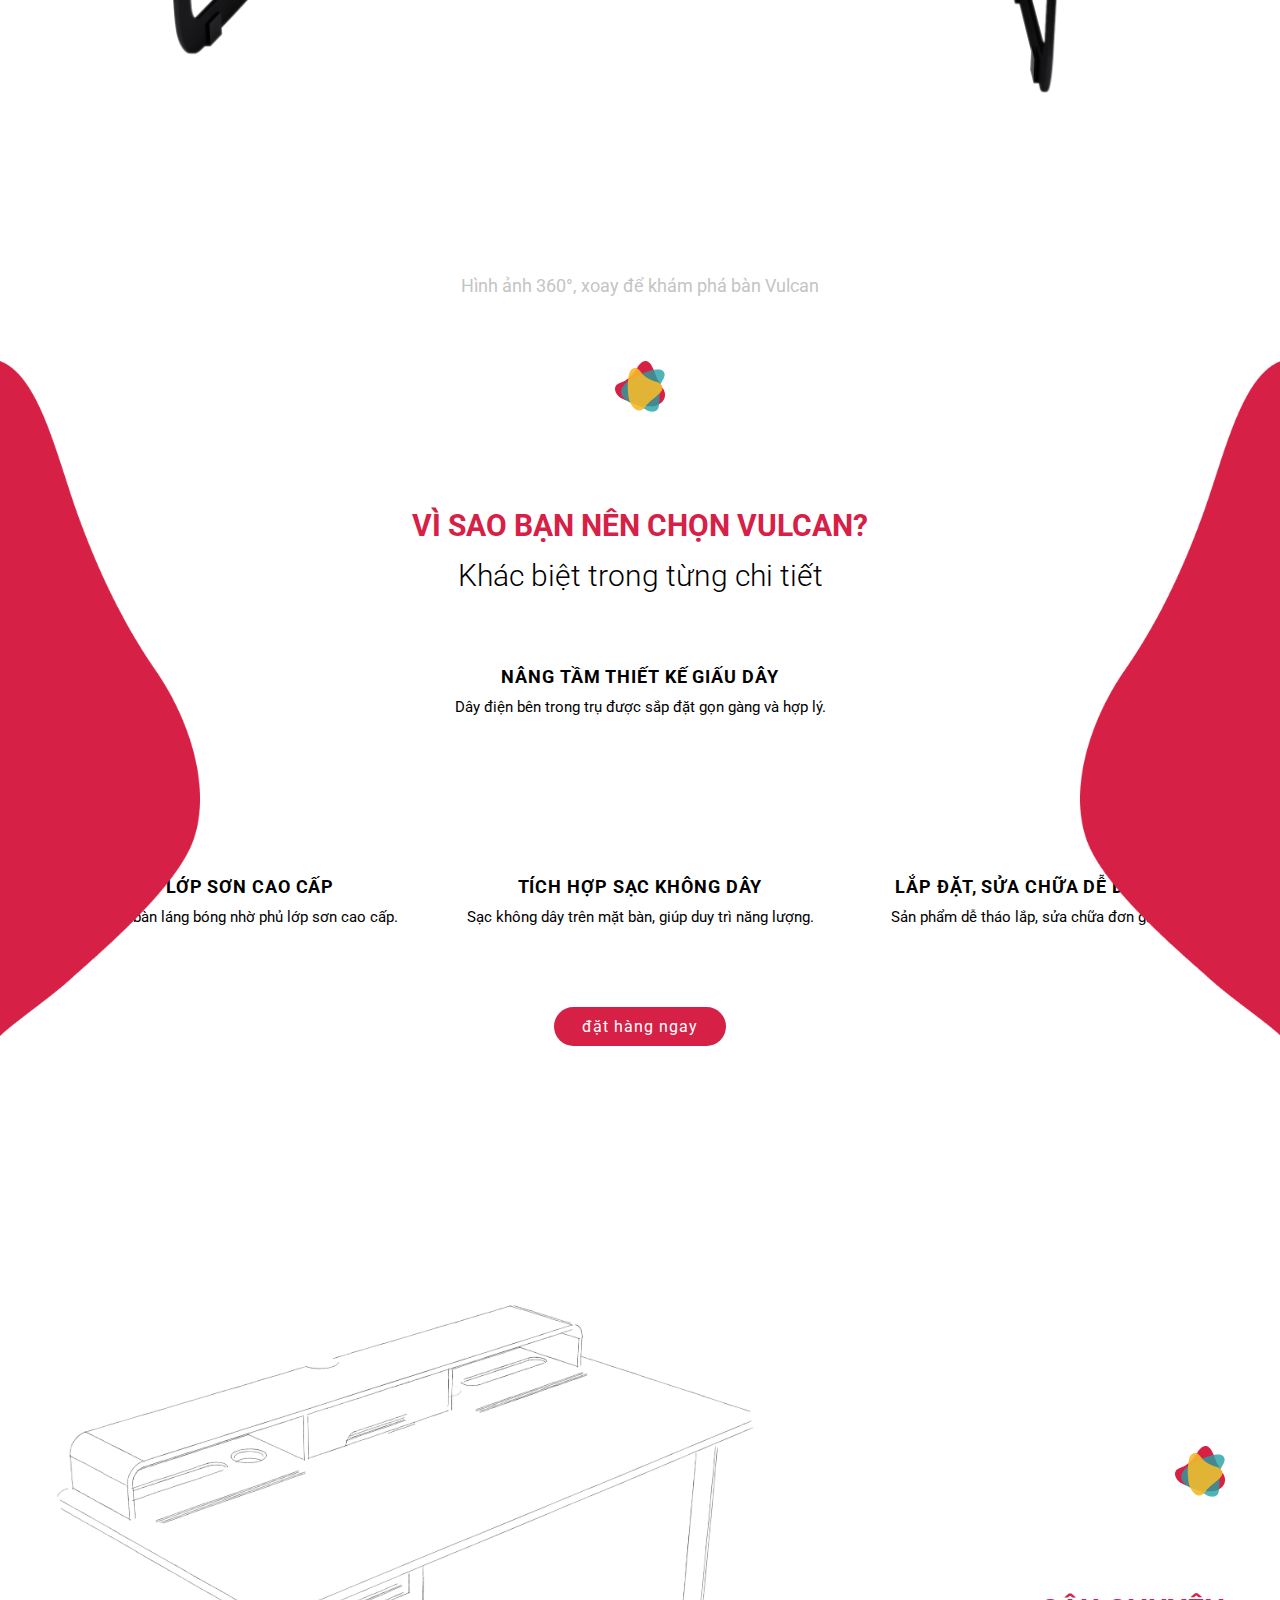
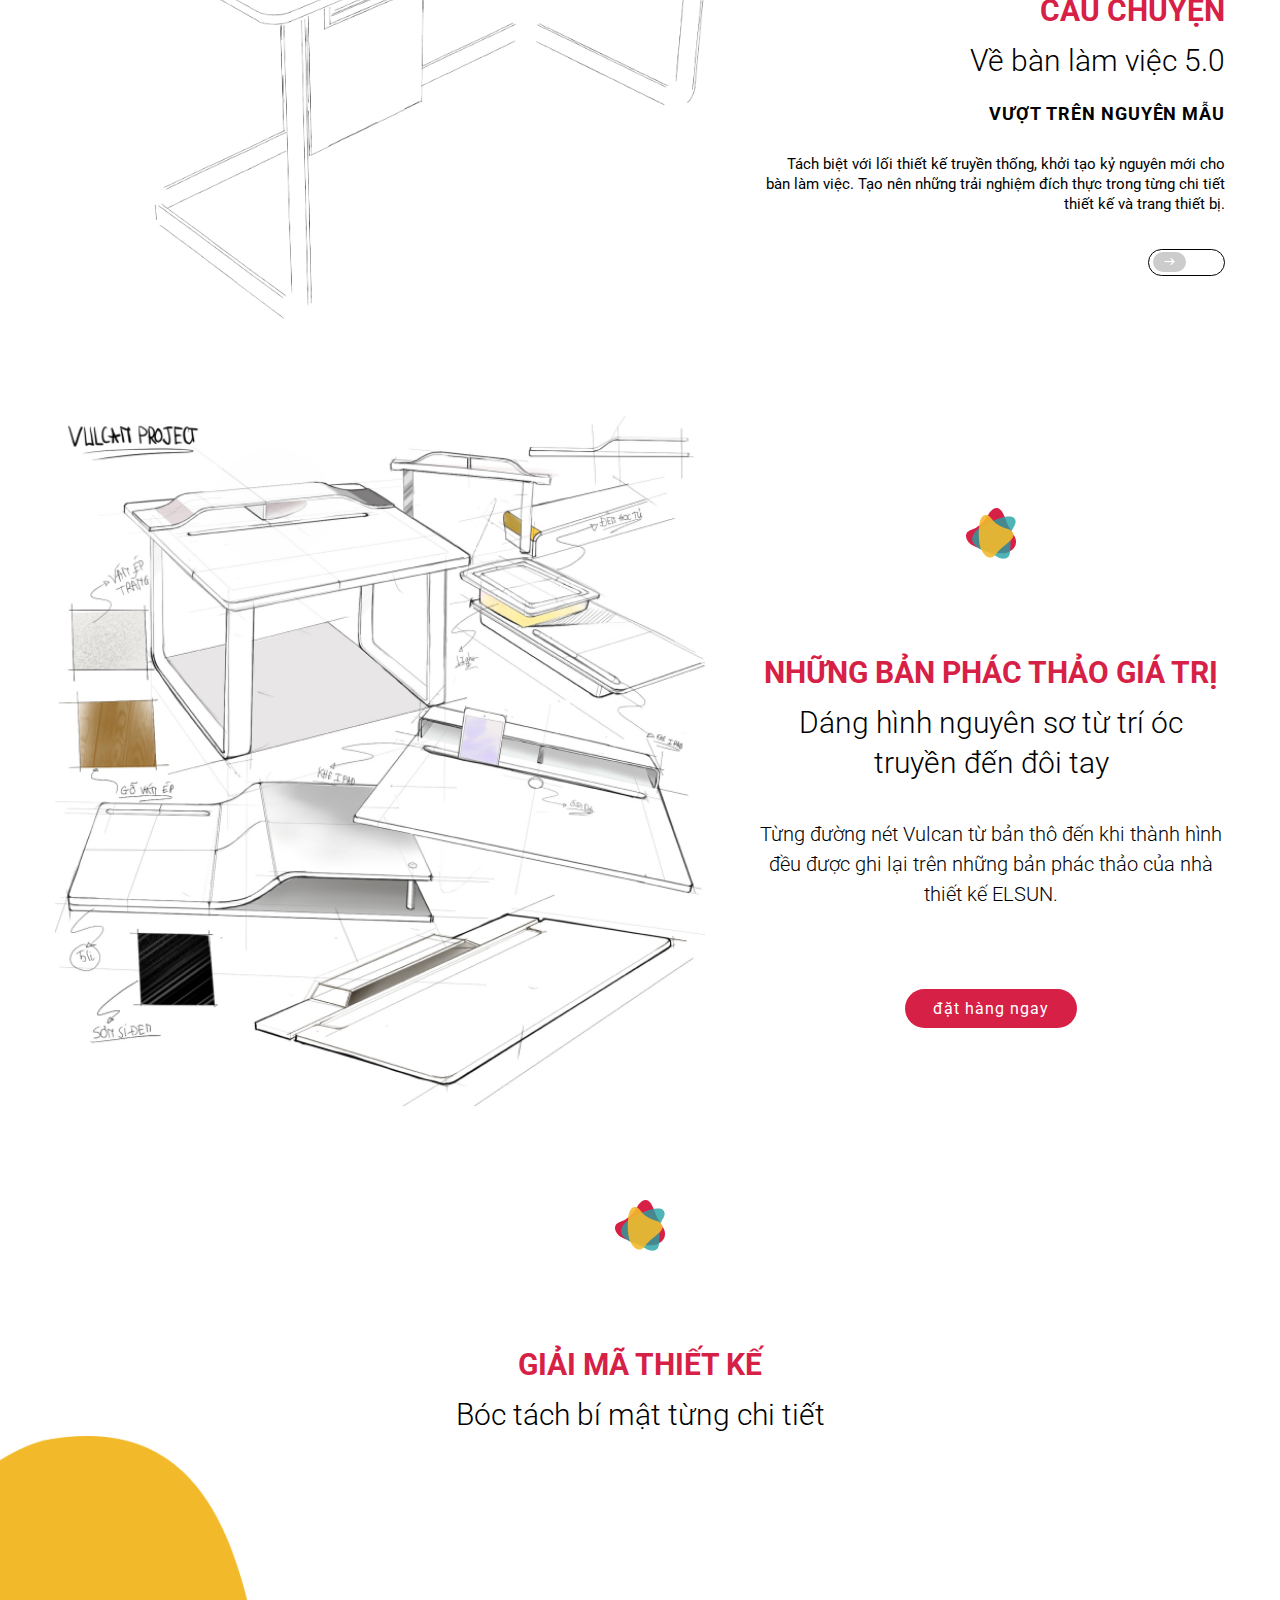
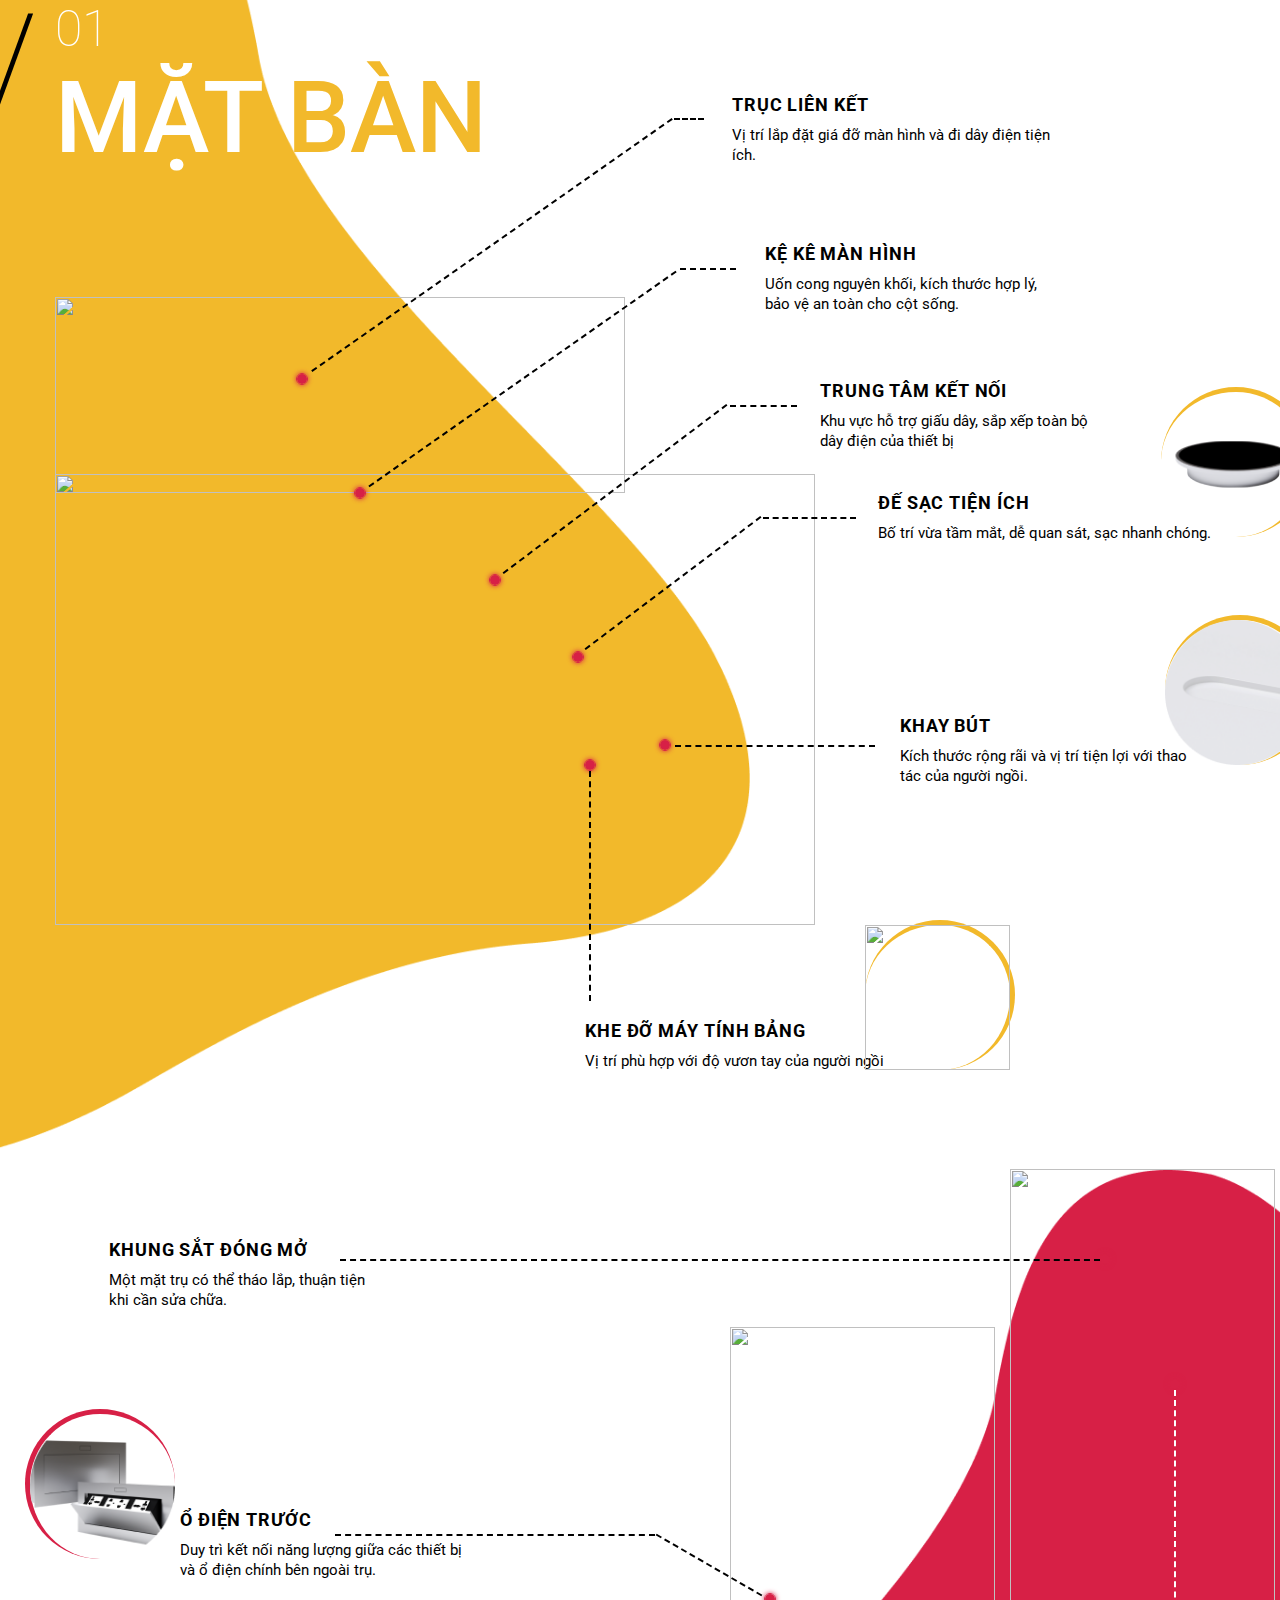
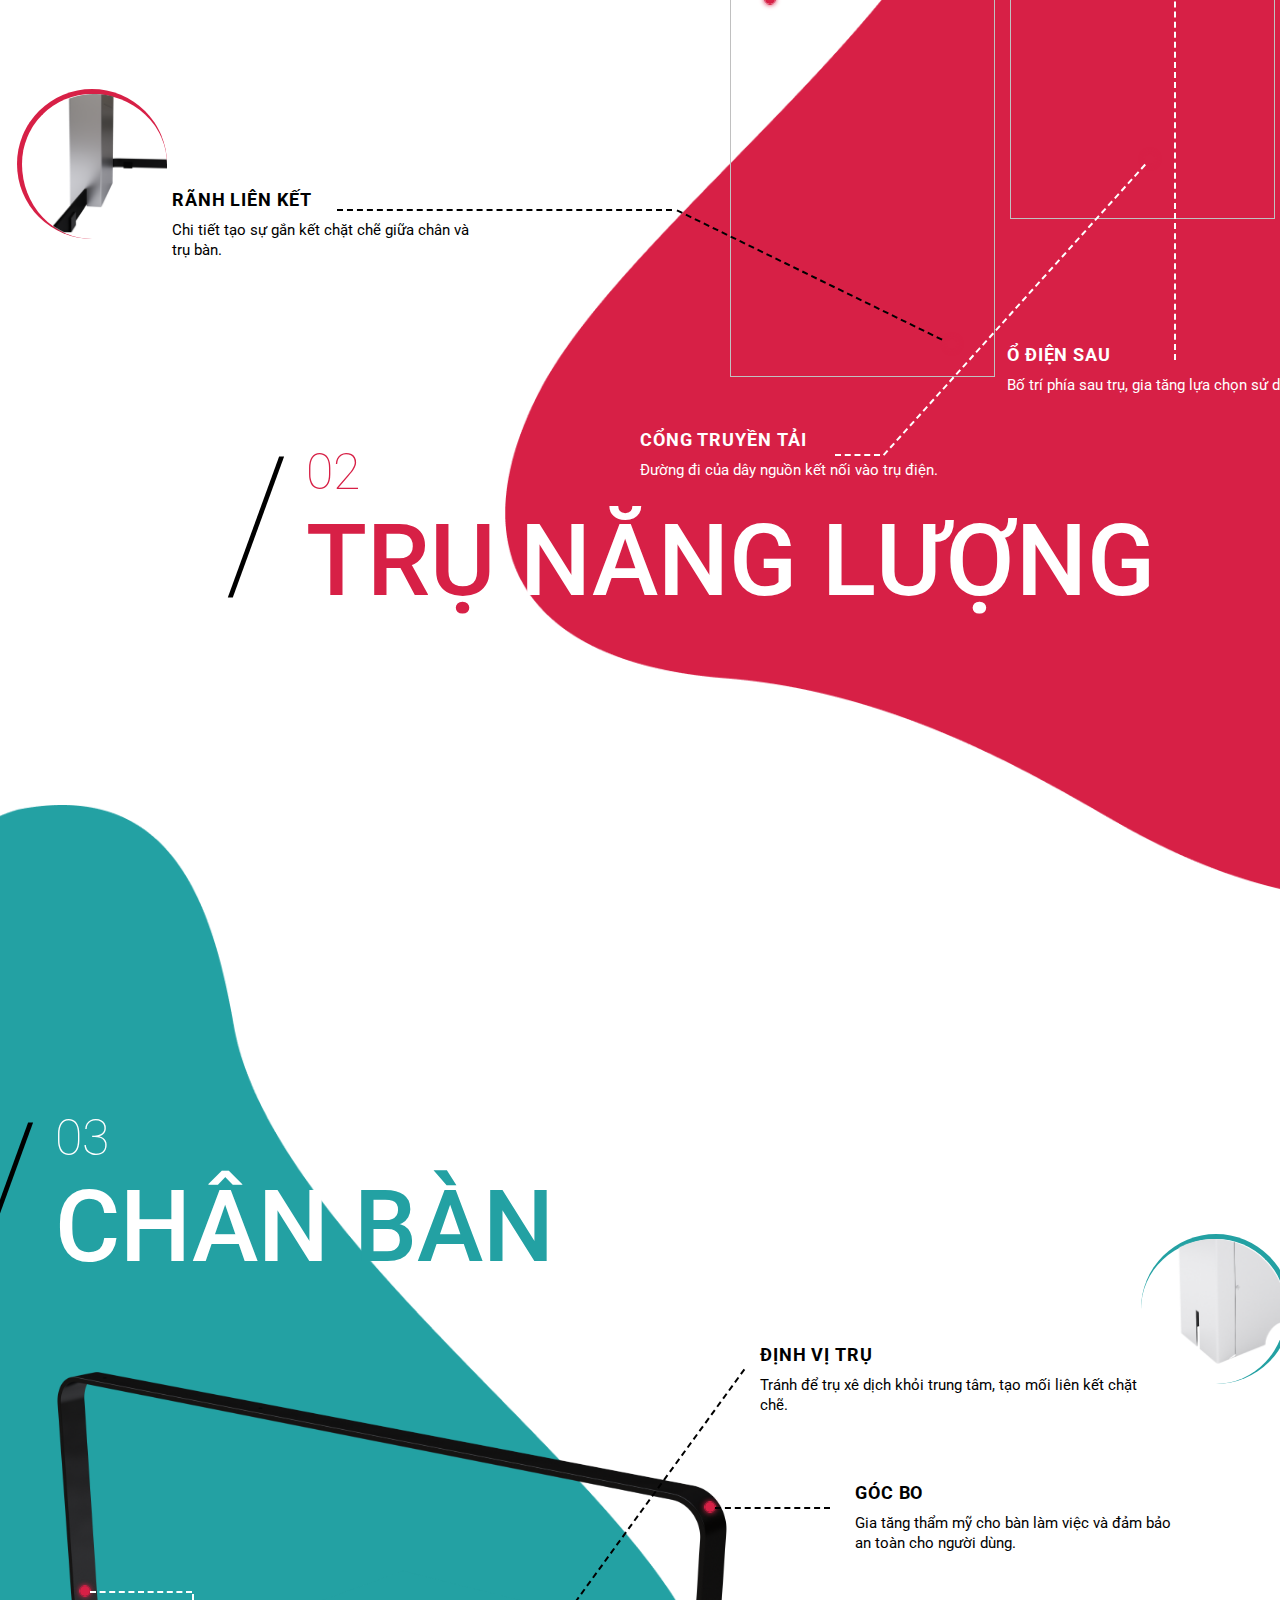
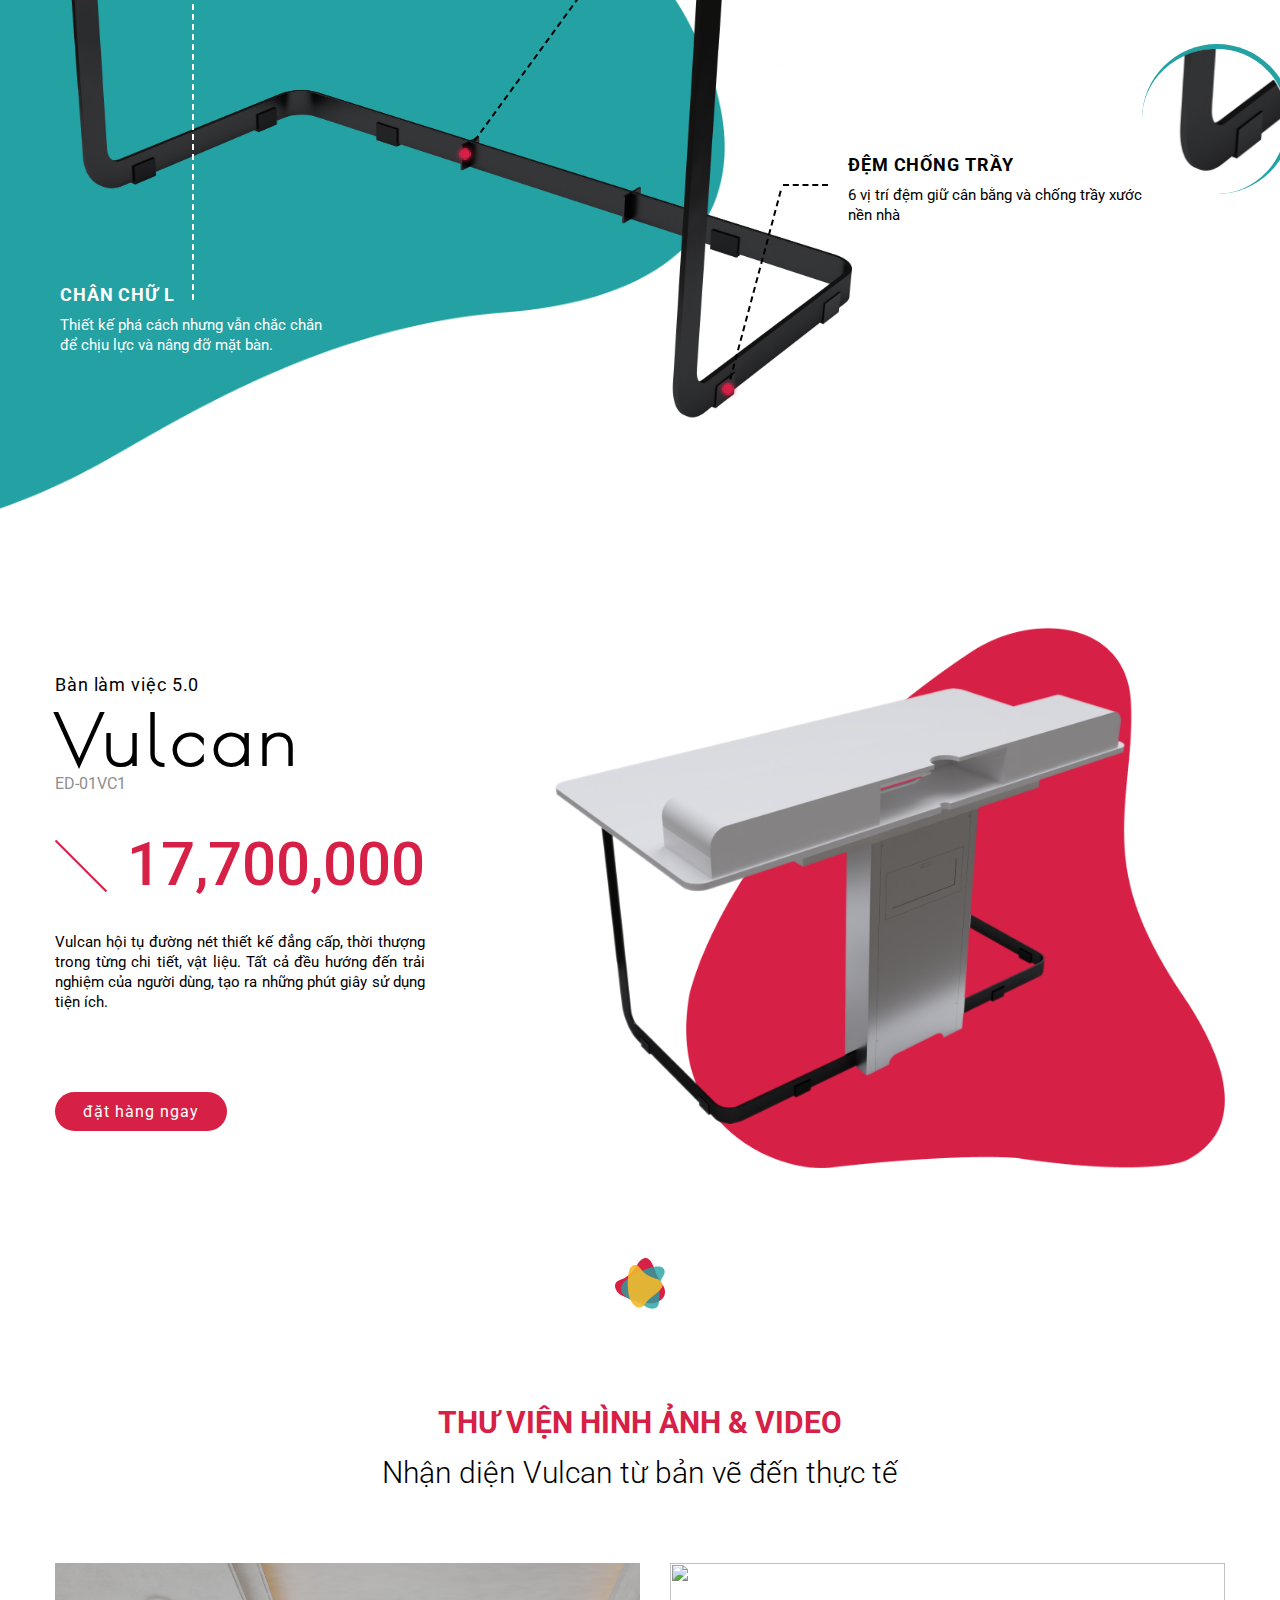
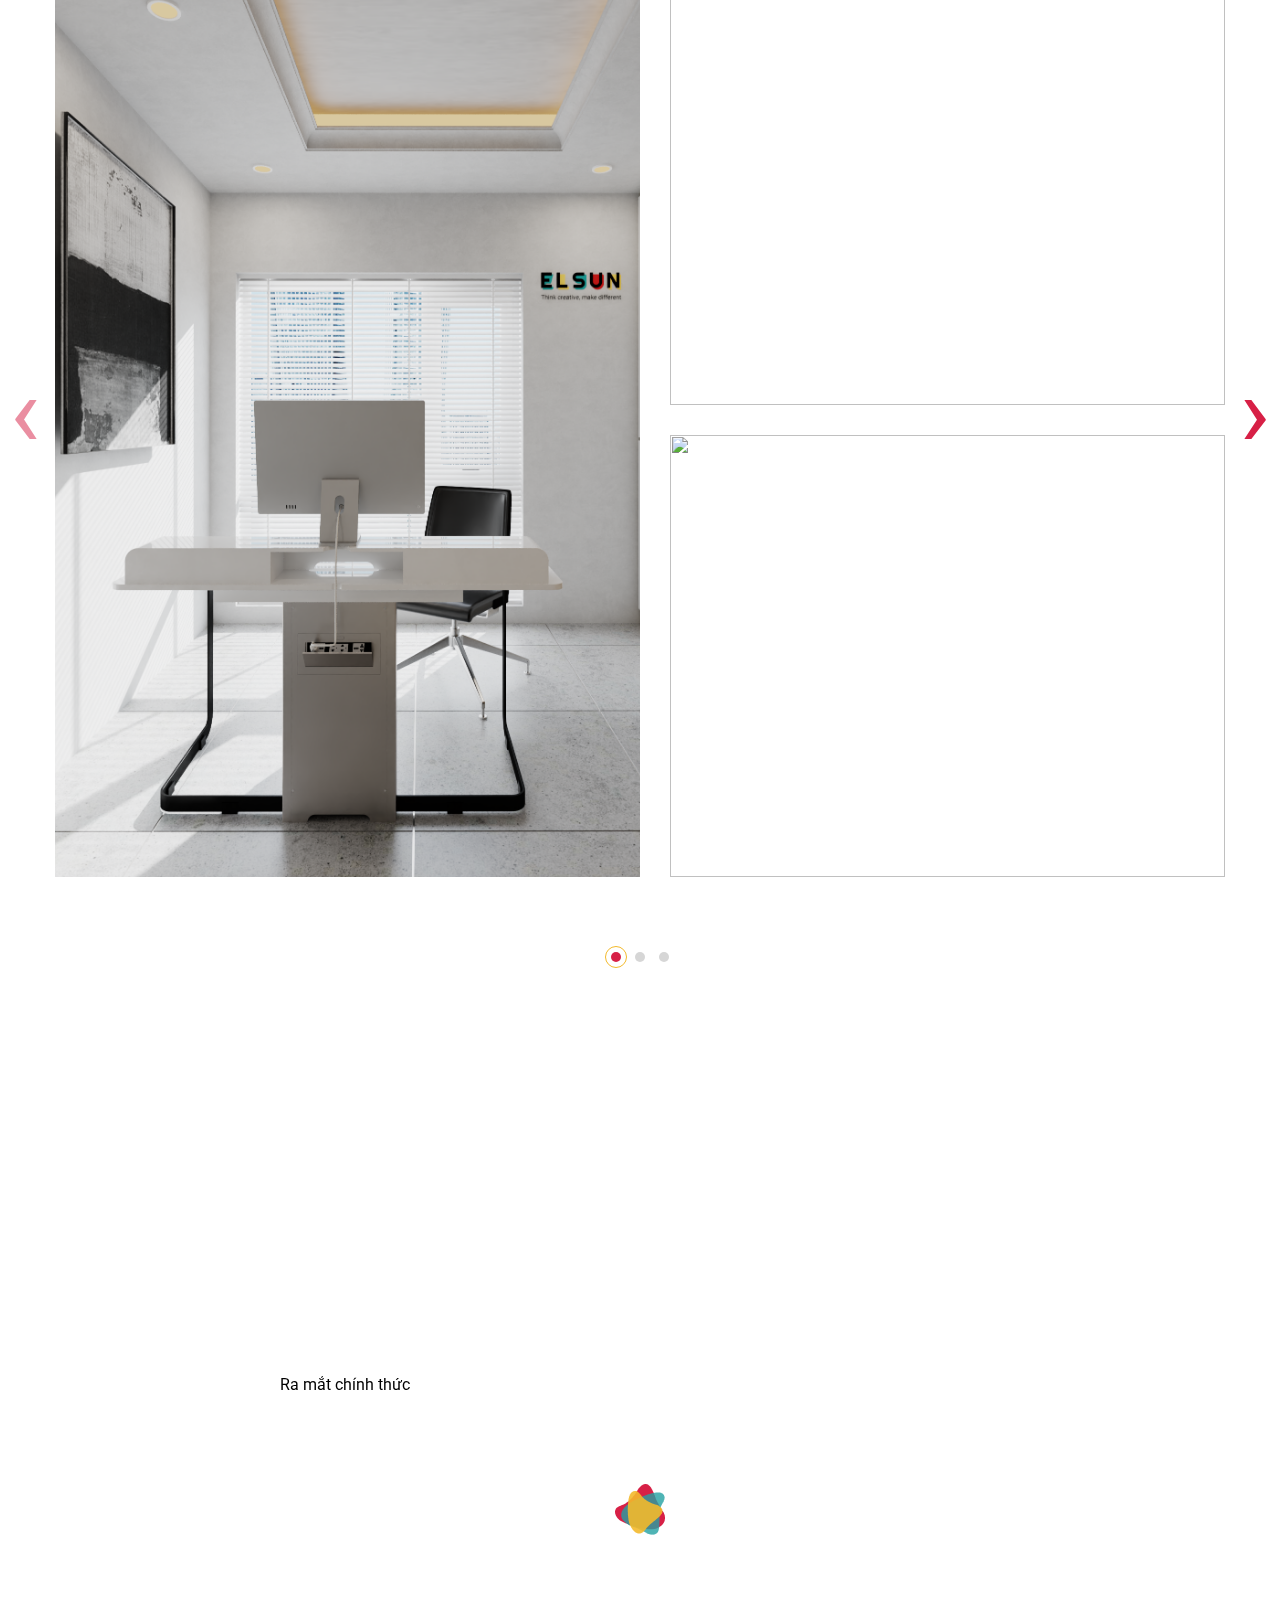
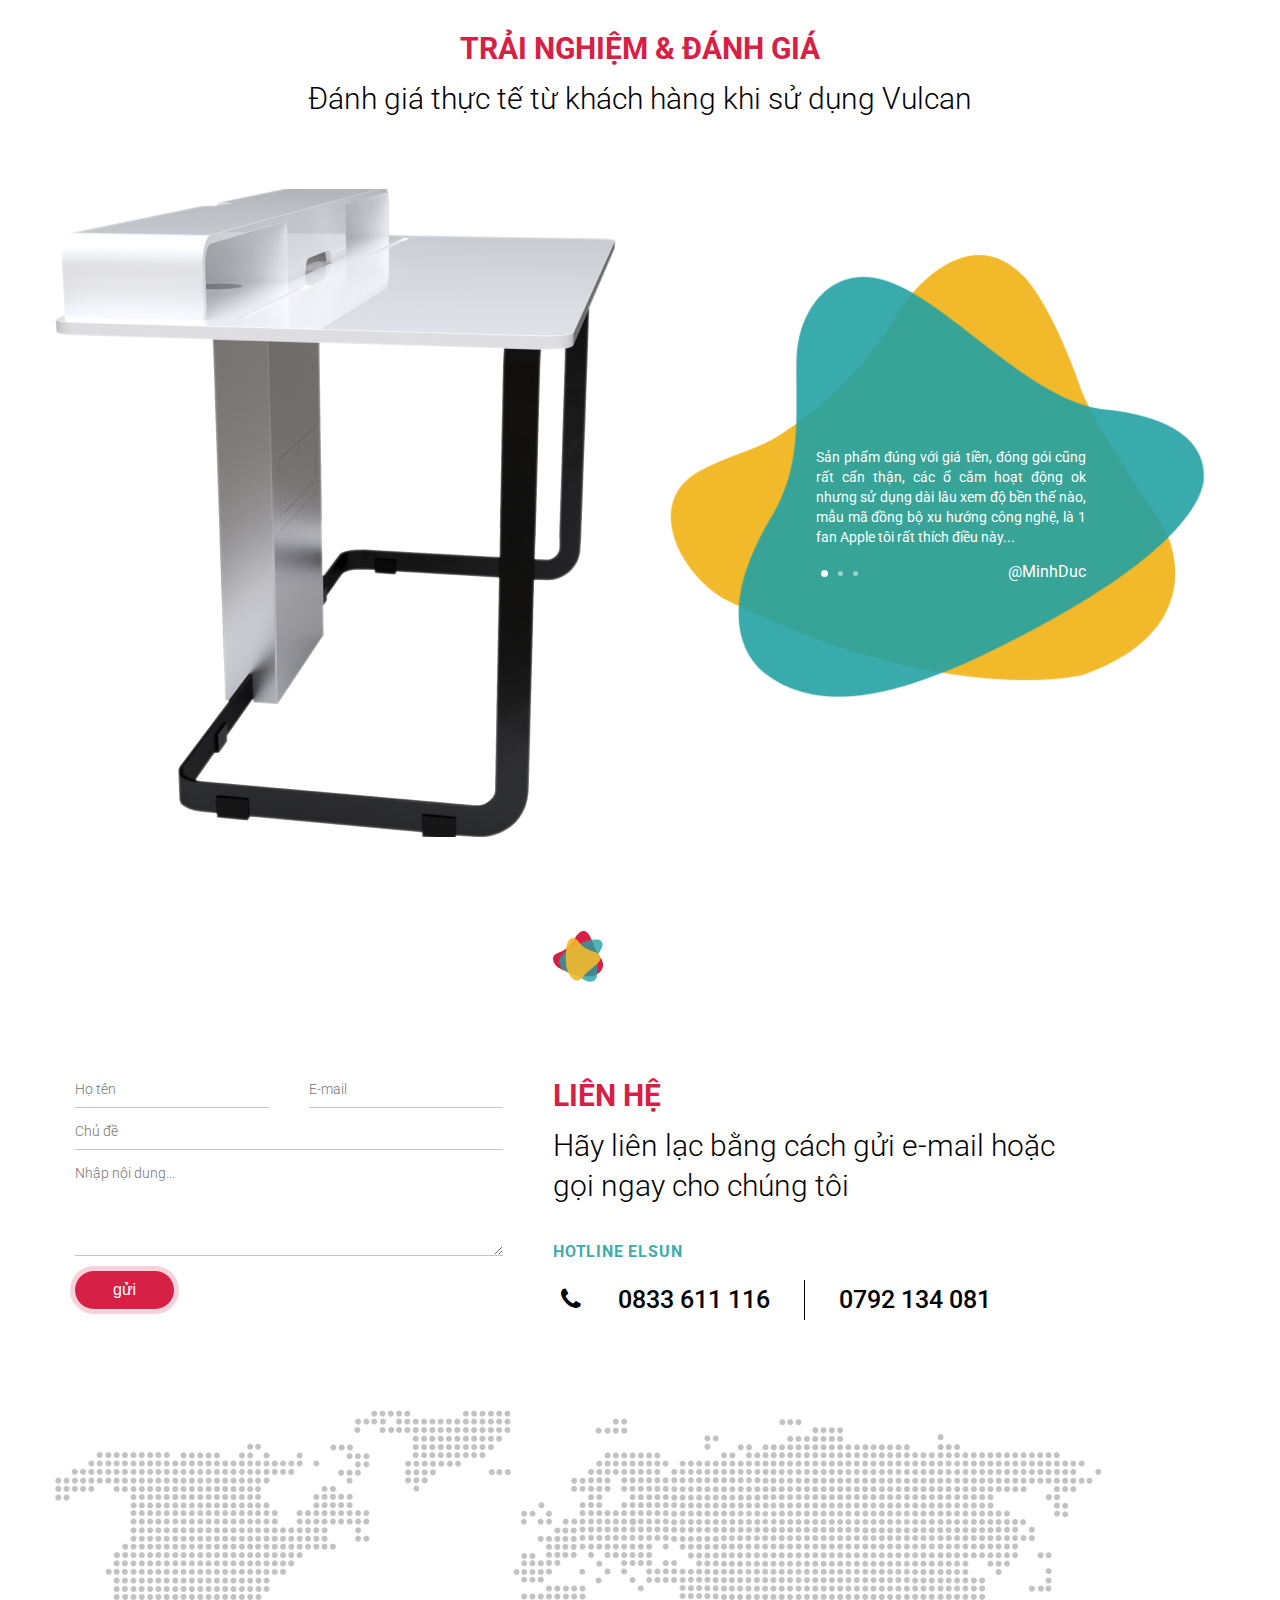
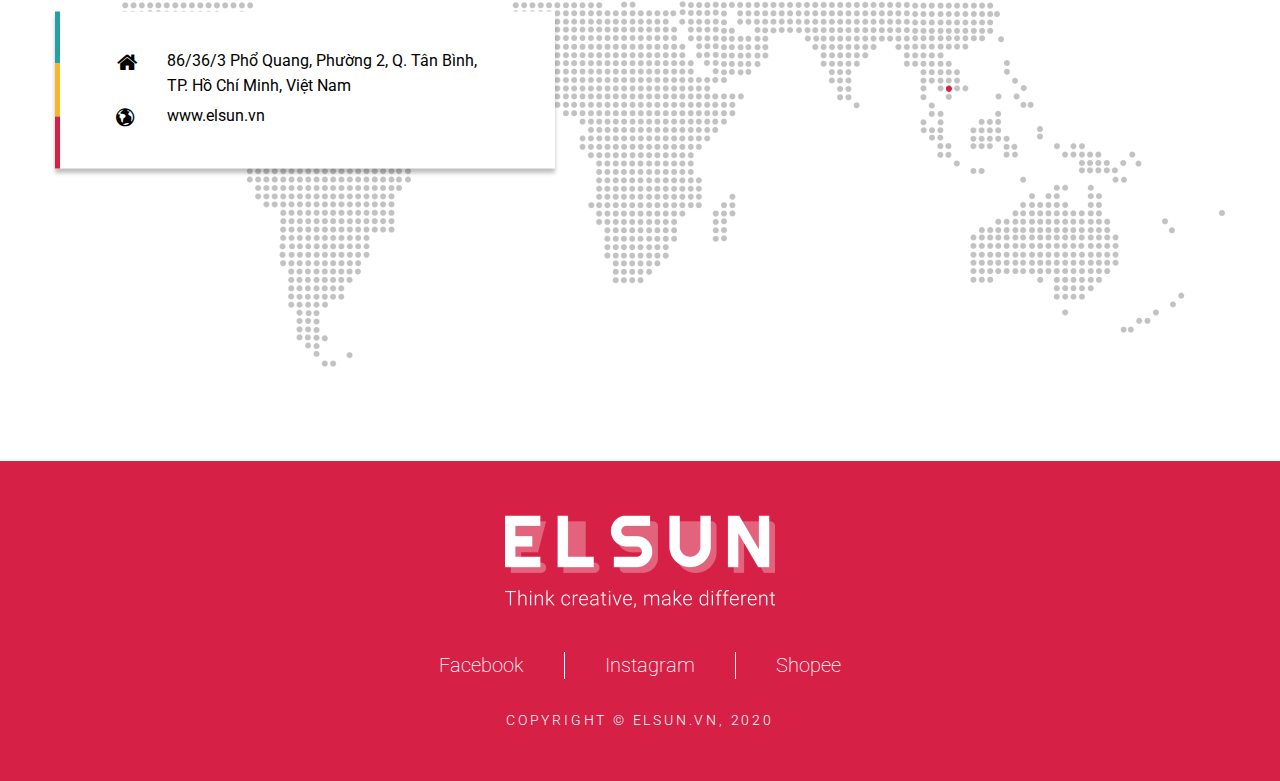
==== commit 6659478b: "version 1" ====
--- a/index.html
+++ b/index.html
@@ -38,7 +38,7 @@
               </div>
               <div class="slider-content">
                 <div class="slider-heading">vulcan</div>
-                <h1 class="slider-title">Nhìn - Chạm -Trải nghiệm</h1>
+                <h1 class="slider-title">Nhìn  -  Chạm  -  Trải nghiệm</h1>
               </div>
             </div>
 
@@ -201,7 +201,7 @@
                 <img src="./assets/images/vector.png" alt="" />
               </div>
               <div class="global-desc image360-desc">
-                “Một mẫu bàn làm việc của thời đại, phá vỡ mọi quy cũ, kiến tạo
+                “Một mẫu bàn làm việc của thời đại, phá vỡ mọi quy củ, kiến tạo
                 nên định nghĩa mới, phù hợp với kỷ nguyên công nghiệp không
                 giấy.”
               </div>
@@ -341,14 +341,20 @@
                   </div>
                 </div>
               </div>
-              <div class="checkbox">
+              <!-- <div class="checkbox">
                 <div class="scrolldown" id="scrolldown">
                   <div class="chevrons">
                     <div class="chevrondown"></div>
                     <div class="chevrondown"></div>
                   </div>
                 </div>
-              </div>
+              </div> -->
+              <div class="checkbox-image">
+              <label class="switch">
+                <input type="checkbox" id="checkbox-img" />
+                <span class="slip round"></span>
+              </label>
+            </div> 
             </div>
           </div>
         </div>
@@ -503,7 +509,7 @@
                         <div class="meaing-desc_title">KHAY BÚT</div>
                         <span class="meaing-desc_text"
                           >Kích thước rộng rãi và vị trí tiện lợi với thao tác
-                          của người ngồi..</span
+                          của người ngồi.</span
                         >
                         <div class="meaning-images image-2">
                           <img
@@ -924,51 +930,6 @@
               <div class="media-btn"></div>
               <div class="media-btn"></div>
             </div> -->
-            <style>
-              .owl-prev,
-              .owl-next {
-                position: absolute;
-                top: 44%;
-                transform: translateY(-50%);
-              }
-              .owl-theme .owl-nav [class*="owl-"]:hover {
-                background: transparent;
-              }
-              .owl-prev {
-                left: -50px;
-              }
-              .owl-prev span {
-                font-size: 100px;
-                color: var(--primary-color);
-              }
-              .owl-next {
-                right: -50px;
-              }
-              .owl-next span {
-                font-size: 100px;
-                color: var(--primary-color);
-              }
-              .owl-dots {
-                margin: 70px 0;
-              }
-              .owl-theme .owl-dots .owl-dot.active span,
-              .owl-theme .owl-dots .owl-dot:hover span {
-                background: var(--primary-color);
-                position: relative;
-              }
-              .owl-theme .owl-dots .owl-dot.active span::before {
-                position: absolute;
-                content: "";
-                width: 20px;
-                height: 20px;
-                background: transparent;
-                top: 50%;
-                left: 50%;
-                transform: translateX(-50%) translateY(-50%);
-                border: 1px solid var(--yellow-color);
-                border-radius: 50%;
-              }
-            </style>
 
             <div class="owl-carousel owl-theme media-video">
               <div class="video-item">
@@ -981,7 +942,7 @@
                 </iframe>
                 <span>Ra mắt chính thức</span>
               </div>
-              <div class="video-item">
+              <!-- <div class="video-item">
                 <iframe
                   width="100%"
                   height="100%"
@@ -1000,7 +961,7 @@
                 >
                 </iframe>
                 <span>Đánh giá người dùng</span>
-              </div>
+              </div> -->
             </div>
           </div>
         </div>
@@ -1324,6 +1285,12 @@
       <div class="scroll-buy sroll-reverse">
         <a href="">Đặt hàng ngay</a>
       </div>
+      <div class="social-fixed" >
+        <div class="social social-backtop " id="backtop-mobile" >
+          <i class="icon-up"></i>
+        </div>
+      </div>
+      
     </div>
 
     <div class="modal-hero" id="modal">
--- a/assets/css/vulcan.css
+++ b/assets/css/vulcan.css
@@ -41,14 +41,8 @@
 }
 .vulcan-heading {
   position: relative;
-  /* padding-top: 90px; */
-}
-/* .vulcan-heading::before {
-  content: url(../images/threesome.png);
-  position: absolute;
-  left: 50%;
-  transform: translateX(-50%) translateY(-50%);
-} */
+}
+
 .vulcan-image {
   text-align: center;
 }
@@ -56,77 +50,6 @@
   text-align: left;
 }
 
-/* .scroll-bar {
-  position: fixed;
-  top: 50%;
-  right: 20px;
-  transform: translateY(-50%);
-  display: flex;
-  flex-direction: column;
-  justify-content: center;
-  align-items: center;
-}
-.navbar-fixed {
-  position: relative;
-}
-.navbar-fixed::before {
-  content: "";
-  position: absolute;
-  width: 1px;
-  height: 100%;
-  background: black;
-  left: 50%;
-  transform: translateX(-50%);
-}
-.nav {
-  display: block;
-  position: relative;
-  margin-top: 15px;
-  margin-bottom: 15px;
-  height: 20px;
-  width: 20px;
-  border-radius: 50%;
-}
-.nav::before {
-  content: "";
-  width: 12px;
-  height: 12px;
-  border: 1px solid var(--yellow-color);
-  position: absolute;
-  border-radius: 50%;
-  top: 50%;
-  left: 50%;
-  transform: translateX(-50%) translateY(-50%);
-  background: var(--white-color);
-}
-
-.nav.vav {
-  background: var(--white-color);
-  border: 1px solid var(--green-color);
-  height: 20px;
-  width: 20px;
-}
-.nav-links {
-  display: block;
-  height: 4px;
-  width: 4px;
-  background: var(--primary-color);
-  border-radius: 50%;
-  cursor: pointer;
-  position: absolute;
-  top: 50%;
-  left: 50%;
-  transform: translateX(-50%) translateY(-50%);
-  z-index: 111;
-}
-.nav-links::before {
-  content: "";
-  width: 20px;
-  height: 20px;
-
-} */
-
-/* *********************** */
 html,
 body {
   font-family: "Roboto", sans-serif;
@@ -986,7 +909,7 @@
 }
 /* Checkbox */
 .checkbox-image {
-  text-align: center;
+  text-align: right;
   margin-top: 35px;
   margin-bottom: 50px;
 }
@@ -1026,6 +949,7 @@
   background-color: #ccc;
   -webkit-transition: 0.4s;
   transition: 0.4s;
+  text-align: center;
 }
 input:checked + .slip {
   background-color: var(--white-color);
@@ -1152,6 +1076,7 @@
 
 /* 360 */
 .image360 {
+  margin-bottom: 140px;
 }
 .image360-main {
   position: relative;
@@ -1191,7 +1116,7 @@
 }
 .content360 {
   position: absolute;
-  top: 100%;
+  top: 105%;
   left: 50%;
   transform: translateX(-50%);
 }
@@ -1200,7 +1125,7 @@
   font-weight: 400;
   font-size: 18px;
   line-height: 20px;
-  color: var(--black-color);
+  color: #c4c4c4;
 }
 .content360 .span360 {
   display: none;
@@ -1317,8 +1242,8 @@
 .meaning-circle::before {
   content: "";
   position: absolute;
-  width: 6px;
-  height: 6px;
+  width: 10px;
+  height: 10px;
   border: 1px solid var(--primary-color);
   border-radius: 50%;
   top: 50%;
@@ -1329,16 +1254,16 @@
 }
 @keyframes zoom {
   0% {
-    width: 6px;
-    height: 6px;
+    width: 14px;
+    height: 14px;
   }
   50% {
-    width: 8px;
-    height: 8px;
+    width: 16px;
+    height: 16px;
   }
   100% {
-    width: 10px;
-    height: 10px;
+    width: 18px;
+    height: 18px;
   }
 }
 .meaning-images {
@@ -1474,7 +1399,7 @@
   border-right: 5px solid var(--yellow-color);
   border-top: 5px solid var(--yellow-color);
   top: -100px;
-  right: -130px;
+  right: -150px;
 }
 
 .circle-6 {
@@ -1927,19 +1852,15 @@
 }
 .media-small_up,
 .media-small_down {
-  /* width: 600px;
-  height: 422px; */
   width: 100%;
   height: 442px;
 }
 .video-item {
-  /* width: calc(100% / 3); */
-  /* margin: 0 15px; */
   overflow: hidden;
 }
 .video-item iframe {
   width: 100%;
-  height: 210px;
+  height: 310px;
   border: none;
 }
 
@@ -2576,6 +2497,9 @@
   line-height: 27px;
   z-index: 9;
 }
+.social-fixed{
+  display: none;
+}
 .scroll-contact {
   display: flex;
   flex-direction: column;
@@ -2588,6 +2512,7 @@
   border-radius: 20px;
   cursor: pointer;
   position: relative;
+  /* z-index: 9999; */
 }
 .scroll-buy::before {
   content: "";
@@ -2606,8 +2531,55 @@
   font-size: 16px;
   line-height: 19px;
   color: var(--white-color);
+  /* z-index: 99999; */
 }
 
 .sroll-reverse {
   display: none;
 }
+
+
+/* Custom OWL */
+  .owl-prev,
+  .owl-next {
+    position: absolute;
+    top: 44%;
+    transform: translateY(-50%);
+  }
+  .owl-theme .owl-nav [class*=owl-]:hover{
+    background: transparent !important;
+  }
+  .owl-prev {
+    left: -50px;
+  }
+  .owl-prev span {
+    font-size: 100px;
+    color: var(--primary-color);
+  }
+  .owl-next {
+    right: -50px;
+  }
+  .owl-next span {
+    font-size: 100px;
+    color: var(--primary-color);
+  }
+  .owl-dots {
+    margin: 70px 0;
+  }
+  .owl-theme .owl-dots .owl-dot.active span,
+  .owl-theme .owl-dots .owl-dot:hover span {
+    background: var(--primary-color) !important;
+    position: relative;
+  }
+  .owl-theme .owl-dots .owl-dot.active span::before {
+    position: absolute;
+    content: "";
+    width: 20px;
+    height: 20px;
+    background: transparent;
+    top: 50%;
+    left: 50%;
+    transform: translateX(-50%) translateY(-50%);
+    border: 1px solid var(--yellow-color);
+    border-radius: 50%;
+  }
--- a/assets/css/multivulcan.css
+++ b/assets/css/multivulcan.css
@@ -137,6 +137,41 @@
 }
 
 @media screen and (max-width: 1366px) {
+  /* feature  */
+  .feature-image {
+    margin: 70px 115px;
+  }
+  /* Meaning */
+  .image-1 {
+    top: -105px;
+    right: -100px;
+  }
+  .image-2 {
+    top: -100px;
+    right: -115px;
+  }
+  .image-4, .image-5 {
+    top: -100px;
+    left: -155px;
+  }
+  .line16 {
+    width: 320px;
+  }
+  .line18 {
+    width: 335px;
+  }
+  .desc-8 {
+    right: -130px;
+  }
+  .desc-10 {
+    right: 295px;
+  }
+  .desc-11 {
+    right: 485px;
+  }
+  .image-7, .image-8{
+    right: -125px;
+  }
 }
 
 @media screen and (max-width: 1024px) {
@@ -169,7 +204,7 @@
   }
   /* 360 */
   .image360 {
-    margin-bottom: 70px;
+    margin-bottom: 140px;
   }
   .image360-main {
     padding: 0 150px;
@@ -797,6 +832,10 @@
     height: 100%;
   }
   /* MEANING */
+  .meaning-circle{
+    width: 14px;
+    height: 14px;
+  }
   .meaning-heading {
     margin-bottom: 70px;
   }
@@ -1049,7 +1088,10 @@
   .image-8 {
     right: -78px;
   }
-
+  /* MEDIA */
+  .owl-dots{
+    margin: 30px 0;
+  }
   /* Experience */
   .experience-desc {
     max-width: 423px;
@@ -1076,6 +1118,14 @@
     left: 50%;
     transform: translateX(-50%) translateY(-50%);
   }
+  /* SCROLL */
+  .scrollMain {
+    top: 85%;
+  }
+  .scrollTop{
+    display: none;
+  }
+  
 }
 @media screen and (max-width: 425px) {
   .mb70px {
@@ -1163,6 +1213,13 @@
   }
   .different-item {
     width: 50%;
+    padding: 0 20px;
+  }
+  .different-item:nth-child(2){
+    padding-right: 0;
+  }
+  .different-item:nth-child(3){
+    padding-left: 0;
   }
   .different-img {
     width: 40px;
@@ -1173,9 +1230,9 @@
     margin-bottom: 10px;
   }
   .different-5 {
-    max-width: 278px;
-    font-size: 12px;
-    line-height: 14px;
+    max-width: 100%;
+    font-size: 16px;
+    line-height: 25px;
   }
   /* PRE ORDER */
   .preoder-content {
@@ -1321,6 +1378,9 @@
   .story-item {
     padding: 0;
   }
+  .story-text{
+    font-size: 14px;
+  }
 
   /* Outline */
 
@@ -1350,7 +1410,7 @@
   /* 360 */
   .image360 {
     padding: 0 30px;
-    margin-bottom: 30px;
+    margin-bottom: 70px;
   }
   .image360-main {
     padding: 0;
@@ -1367,7 +1427,7 @@
     line-height: 16px;
     width: 100%;
     text-align: center;
-    top: 95%;
+    /* top: 95%; */
   }
 
   /* MEANING */
@@ -1388,8 +1448,8 @@
     line-height: 23px;
   }
   .meaning-circle {
-    width: 6px;
-    height: 6px;
+    /* width: 6px;
+    height: 6px; */
   }
   .meaning-one {
     margin-bottom: 180px;
@@ -1462,7 +1522,7 @@
     top: 325px;
   }
   .desc-1 {
-    transform: translateX(-26%) translateY(316%);
+    transform: translateX(-26%) translateY(250%);
   }
   .desc-2 {
     transform: translateX(-54%) translateY(184%);
@@ -1484,6 +1544,8 @@
   .image-3 {
     top: -10px;
     right: -10px;
+    border-right: 2px solid var(--yellow-color);
+    border-top: 2px solid var(--yellow-color);
   }
 
   .meaning-two {
@@ -1552,7 +1614,9 @@
   .image-4,
   .image-5 {
     top: -10px;
-    left: -35px;
+    left: -20px;
+    border-left: 2px solid var(--primary-color);
+    border-top: 2px solid var(--primary-color);
   }
 
   .meaning-three {
@@ -1605,7 +1669,20 @@
   .image-8 {
     top: -10px;
     right: -10px;
-  }
+    border-top: 2px solid var(--green-color);
+    border-right: 2px solid var(--green-color);
+  }
+
+  /* Social */
+  .social-fixed{
+    position: fixed;
+    display: block;
+    right: 20px;
+    bottom: 40px;
+    z-index: 99;
+  }
+  
+
 
   /* PRICE */
   .price-main {
@@ -1680,7 +1757,9 @@
   .video-item iframe {
     height: 100%;
   }
-
+  .media-image{
+    margin-bottom: 30px;
+  }
   /* Experience */
 
   .experience {
@@ -1926,6 +2005,85 @@
     left: -50px;
   }
 }
+@media screen and (max-width: 390px){
+  .global-desc{
+    font-size: 19px;
+  }
+  /* 360 */
+  .image360-desc{
+    font-size: 16px;
+  }
+  /* Different */
+  .different-5{
+    font-size: 15px;
+  }
+  /* Meaning */
+  .meaningone-image {
+    left: -45px;
+  }
+  .desc-1 {
+    transform: translateX(-35%) translateY(235%);
+  }
+  .desc-2 {
+    transform: translateX(-62%) translateY(169%);
+  }
+  .desc-3 {
+    transform: translateX(-57%) translateY(152%);
+  }
+  .desc-4 {
+    transform: translateX(-68%) translateY(113%);
+  }
+  .desc-5 {
+    transform: translateX(-79%) translateY(72%);
+  }
+  .desc-6 {
+    transform: translateX(-70%) translateY(85%);
+  }
+
+  .circle-9 {
+    right: 85px;
+    top: 135px;
+  }
+  .circle-11 {
+    right: 150px;
+    top: 180px;
+  }
+  .desc-7 {
+    transform: translateX(-80%) translateY(315%);
+  }
+  .desc-8 {
+    transform: translateX(-85%) translateY(370%);
+  }
+  .desc-9 {
+    transform: translateX(-83%) translateY(260%);
+  }
+  .desc-10 {
+    transform: translateX(-51%) translateY(240%);
+  }
+  .desc-11 {
+    transform: translateX(-63%) translateY(160%);
+  }
+
+  .meaningtwo-image {
+    right: -140px;
+  }
+
+  .meaningthree-image {
+    left: -40px;
+  }
+  .desc-12 {
+    transform: translateX(-10%) translateY(175%);
+  }
+  .desc-13 {
+    transform: translateX(-50%) translateY(109%);
+  }
+  .desc-14 {
+    transform: translateX(-75%) translateY(190%);
+  }
+  .desc-15 {
+    transform: translateX(-76%) translateY(32%);
+  }
+}
 @media screen and (max-width: 375px) {
   .global-desc {
     font-size: 16px;
@@ -1957,8 +2115,20 @@
     left: -40px;
   }
 
+  .circle-4 {
+    left: 240px;
+    top: 280px;
+  }
+  .circle-11 {
+    right: 150px;
+    top: 180px;
+  }
+  .circle-9 {
+    right: 85px;
+    top: 140px;
+  }
   .desc-1 {
-    transform: translateX(-36%) translateY(315%);
+    transform: translateX(-36%) translateY(250%);
   }
   .desc-2 {
     transform: translateX(-63%) translateY(184%);
@@ -1982,13 +2152,13 @@
     transform: translateX(-85%) translateY(373%);
   }
   .desc-9 {
-    transform: translateX(-81%) translateY(248%);
+    transform: translateX(-81%) translateY(258%);
   }
   .desc-10 {
     transform: translateX(-49%) translateY(241%);
   }
   .desc-11 {
-    transform: translateX(-61%) translateY(156%);
+    transform: translateX(-61%) translateY(162%);
   }
   .desc-12 {
     transform: translateX(-11%) translateY(167%);
@@ -2001,6 +2171,9 @@
   }
   .desc-15 {
     transform: translateX(-77%) translateY(26%);
+  }
+  .image-4, .image-5{
+    left: -10px;
   }
 }
 @media screen and (max-width: 320px) {
@@ -2019,6 +2192,9 @@
   .image360-desc {
     padding: 0;
   }
+  .content360 .span360, .content360 .spann360{
+    font-size: 15px;
+  }
   /* Meaning */
   .meaning-one {
     margin-bottom: 170px;
@@ -2077,9 +2253,9 @@
     top: 210px;
   }
   .circle-4 {
-    left: 220px;
-    top: 240px;
-  }
+    left: 215px;
+    top: 235px;
+}
   .circle-5 {
     left: 245px;
     top: 265px;
@@ -2090,16 +2266,16 @@
   }
 
   .desc-1 {
-    transform: translateX(-41%) translateY(320%);
+    transform: translateX(-42%) translateY(245%);
   }
   .desc-2 {
-    transform: translateX(-68%) translateY(172%);
+    transform: translateX(-69%) translateY(171%);
   }
   .desc-3 {
     transform: translateX(-63%) translateY(152%);
   }
   .desc-4 {
-    transform: translateX(-74%) translateY(113%);
+    transform: translateX(-73%) translateY(120%);
   }
   .desc-5 {
     transform: translateX(-84%) translateY(83%);
@@ -2124,40 +2300,42 @@
   }
 
   .circle-7 {
-    right: 75px;
-    top: 20px;
+    right: 70px;
+    top: 15px;
   }
   .circle-8 {
-    right: 58px;
-    top: 44px;
+    right: 55px;
+    top: 40px;
   }
   .circle-9 {
-    right: 63px;
-    top: 122px;
+    right: 60px;
+    top: 112px;
   }
   .circle-10 {
-    right: 150px;
+    right: 145px;
     top: 85px;
   }
   .circle-11 {
-    right: 116px;
-    top: 160px;
+    right: 115px;
+    top: 152px;
   }
 
   .desc-7 {
     transform: translateX(-82%) translateY(325%);
+    background: blue;
+
   }
   .desc-8 {
-    transform: translateX(-89%) translateY(298%);
+    transform: translateX(-88%) translateY(294%);
   }
   .desc-9 {
-    transform: translateX(-87%) translateY(200%);
+    transform: translateX(-85%) translateY(205%);
   }
   .desc-10 {
-    transform: translateX(-53%) translateY(247%);
+    transform: translateX(-52%) translateY(240%);
   }
   .desc-11 {
-    transform: translateX(-67%) translateY(155%);
+    transform: translateX(-64%) translateY(155%);
   }
   .image-4,
   .image-5 {
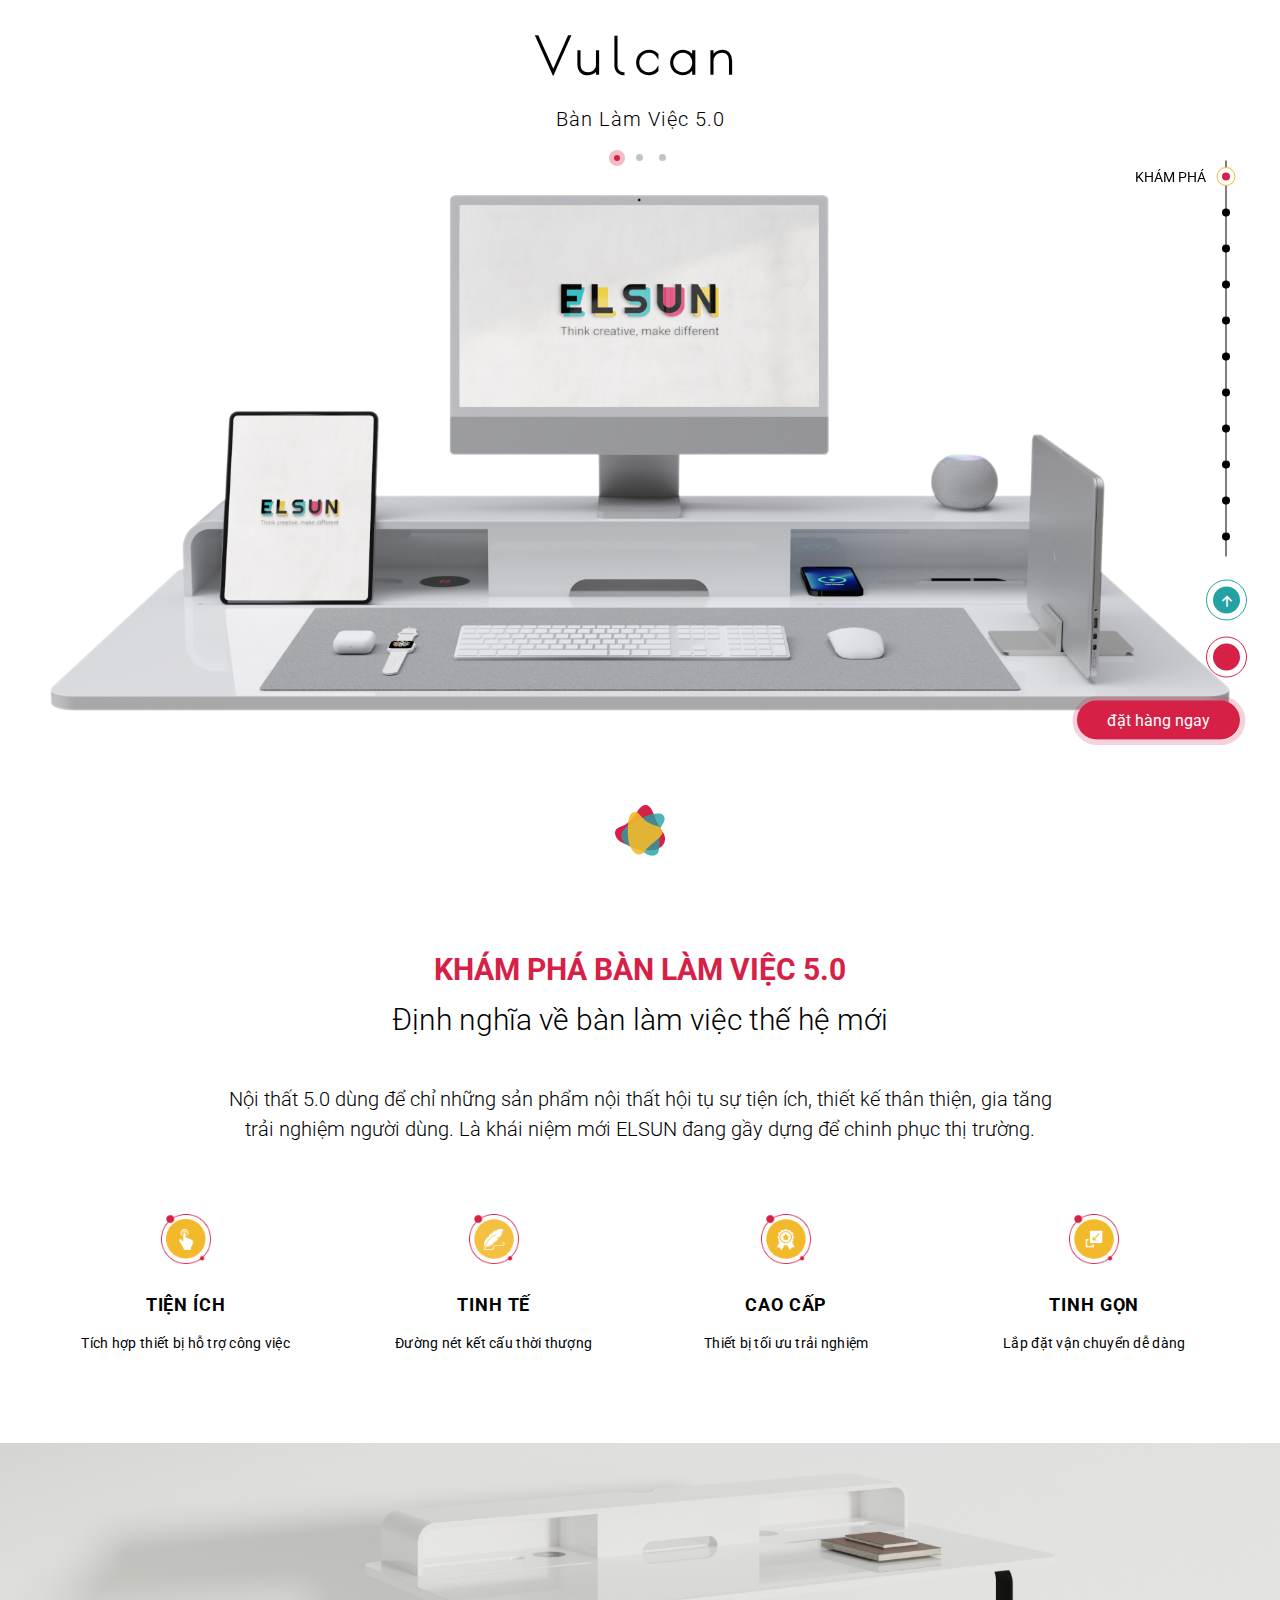
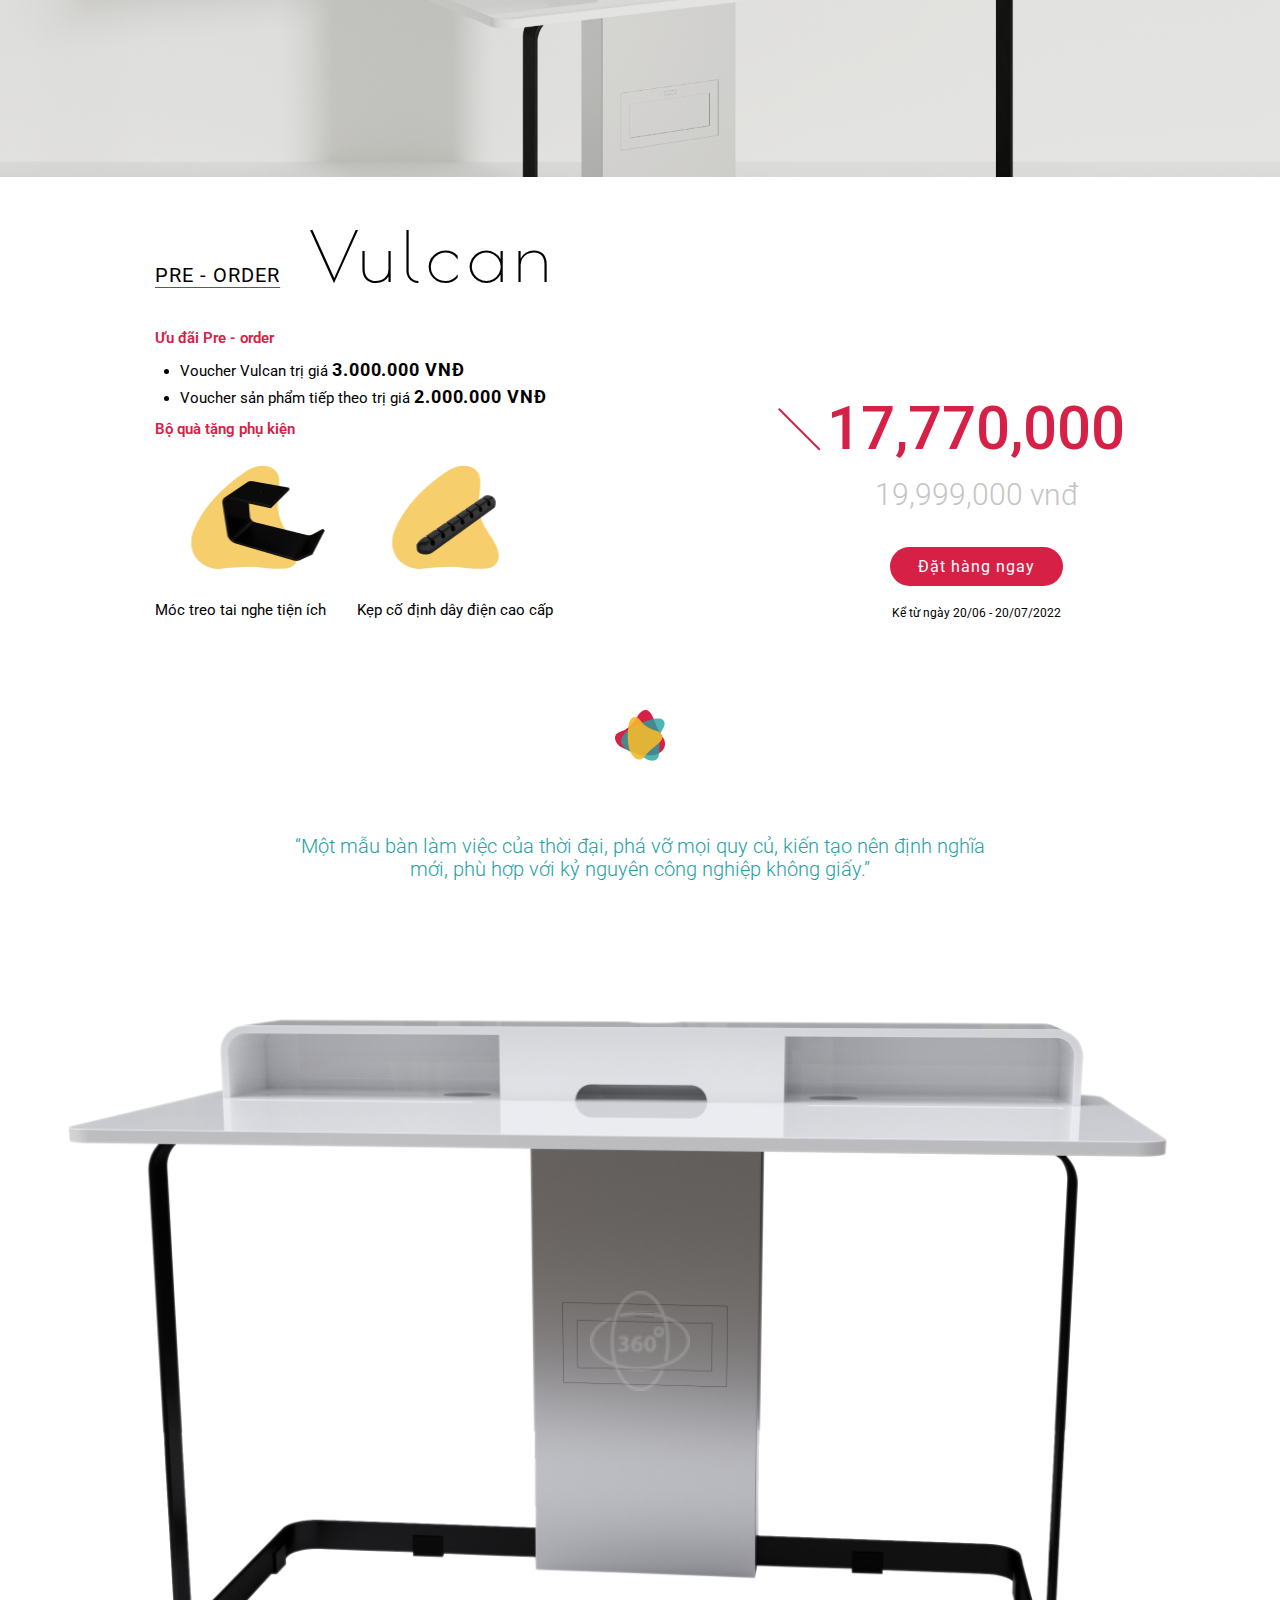
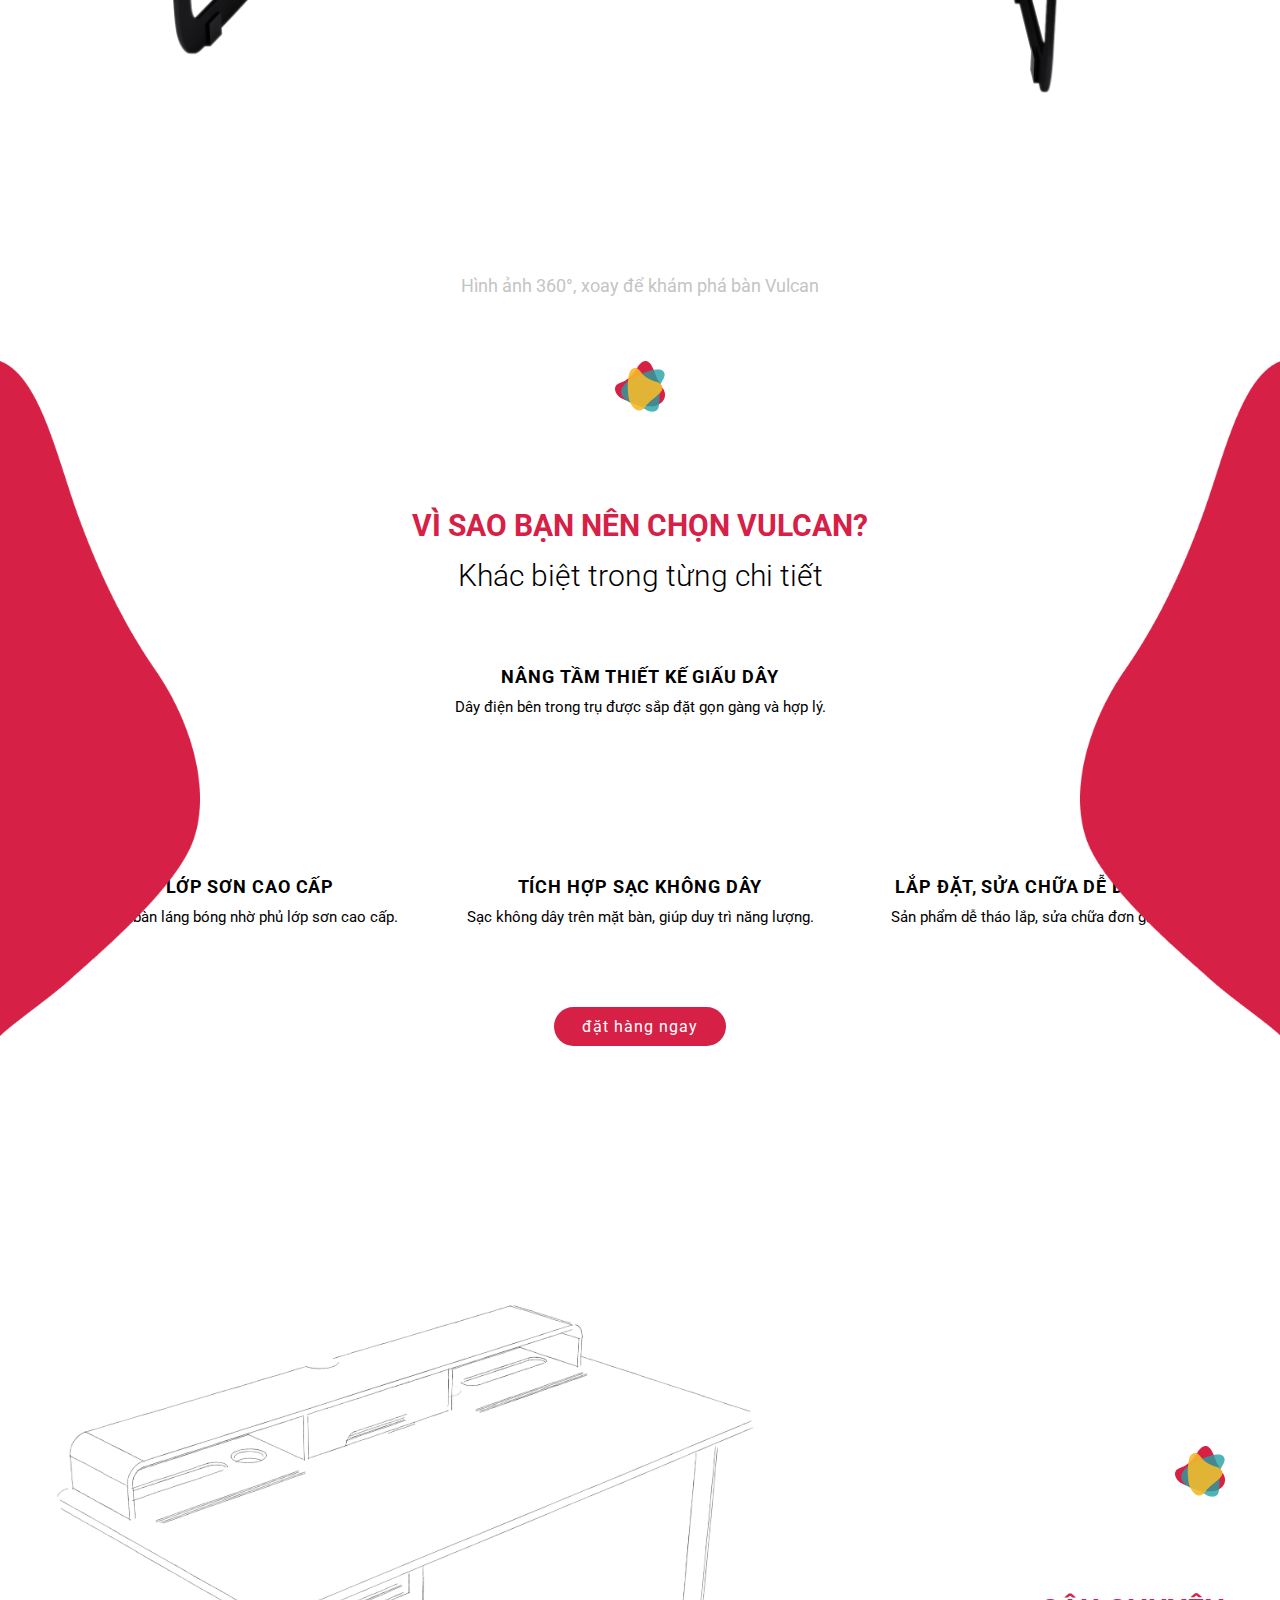
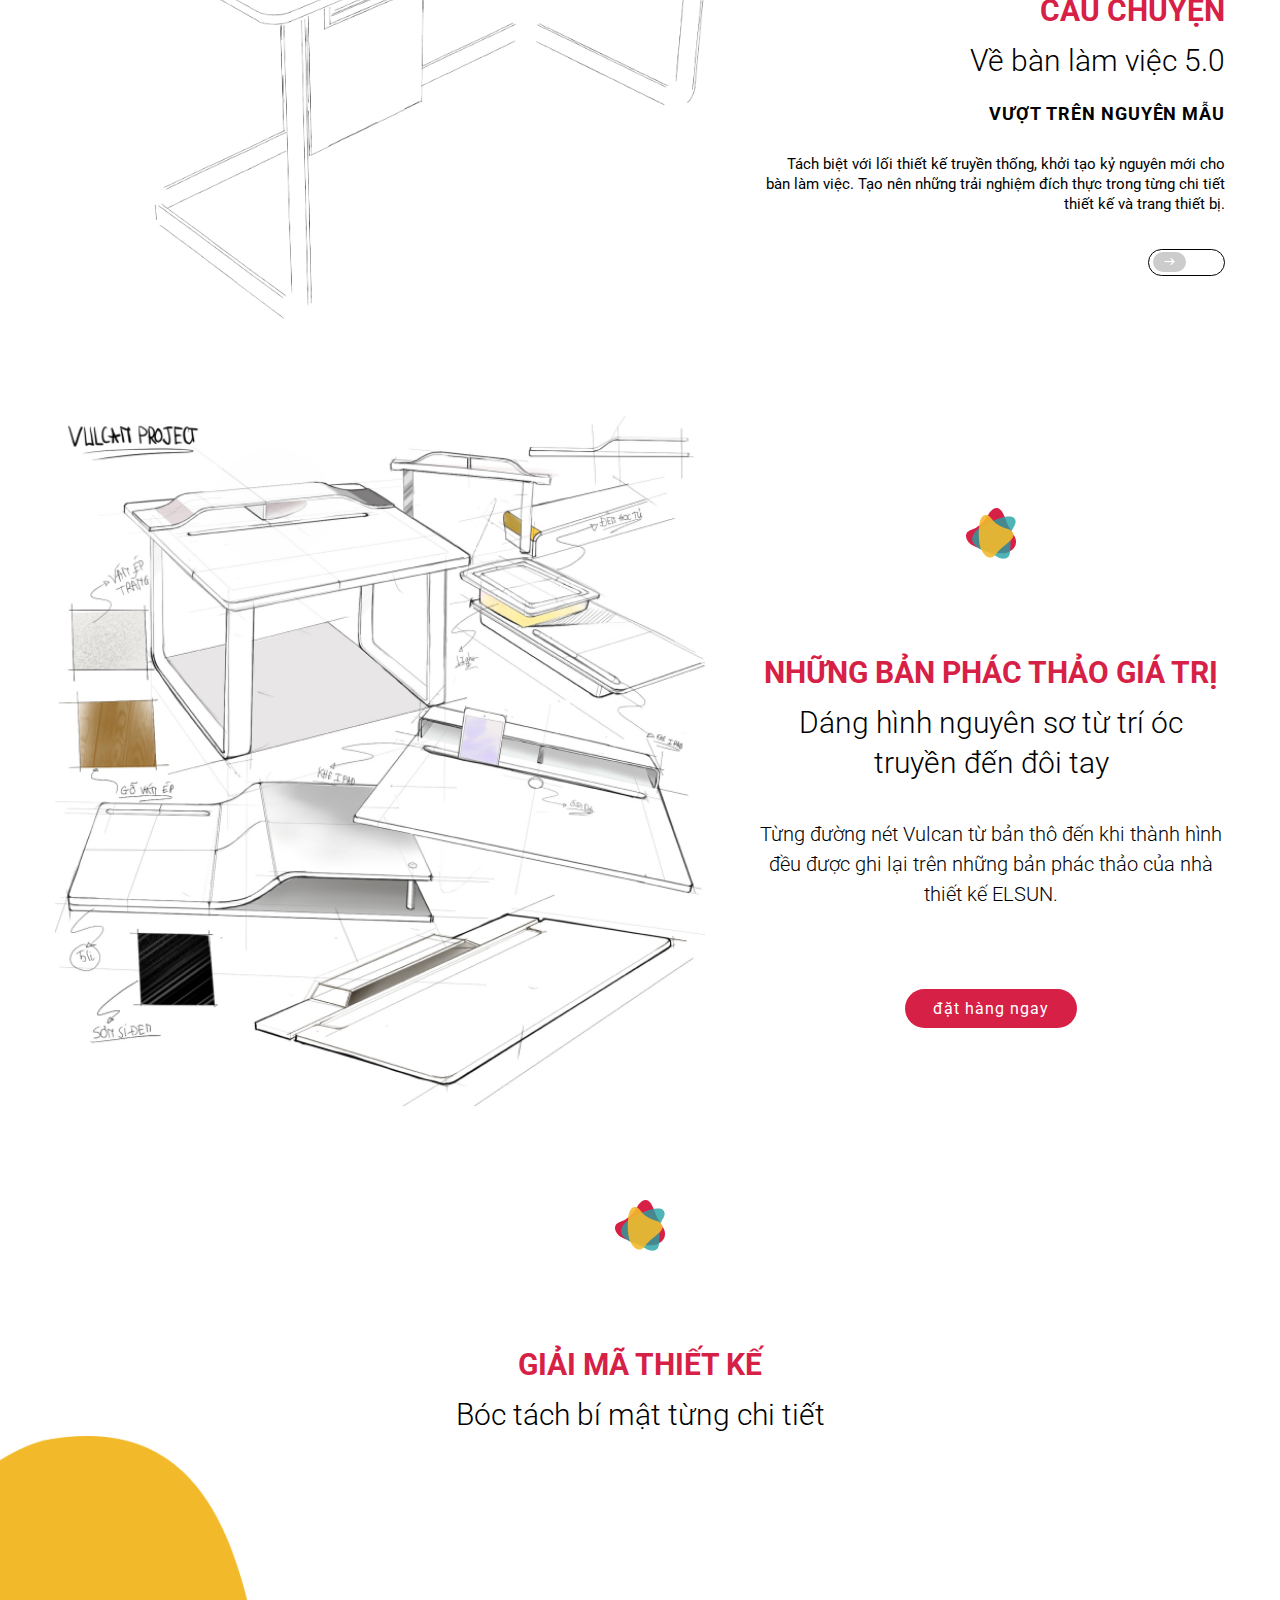
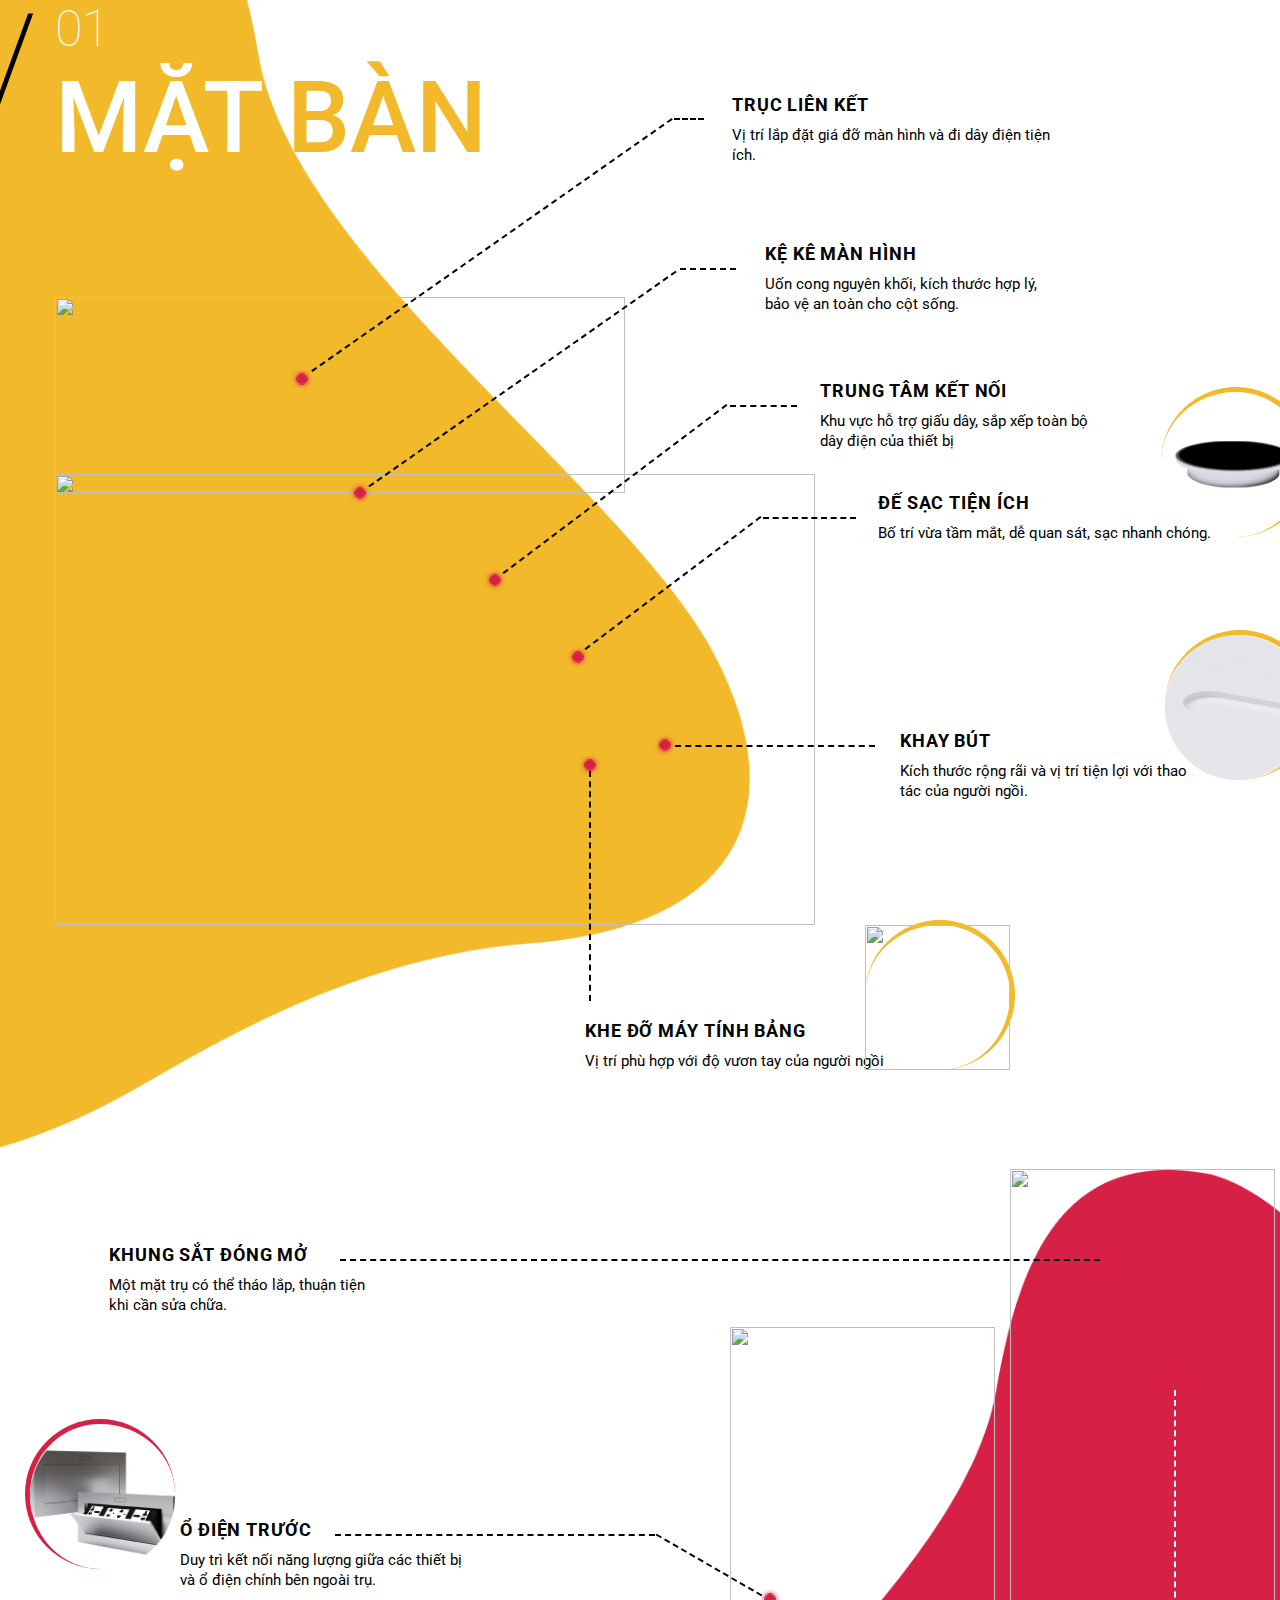
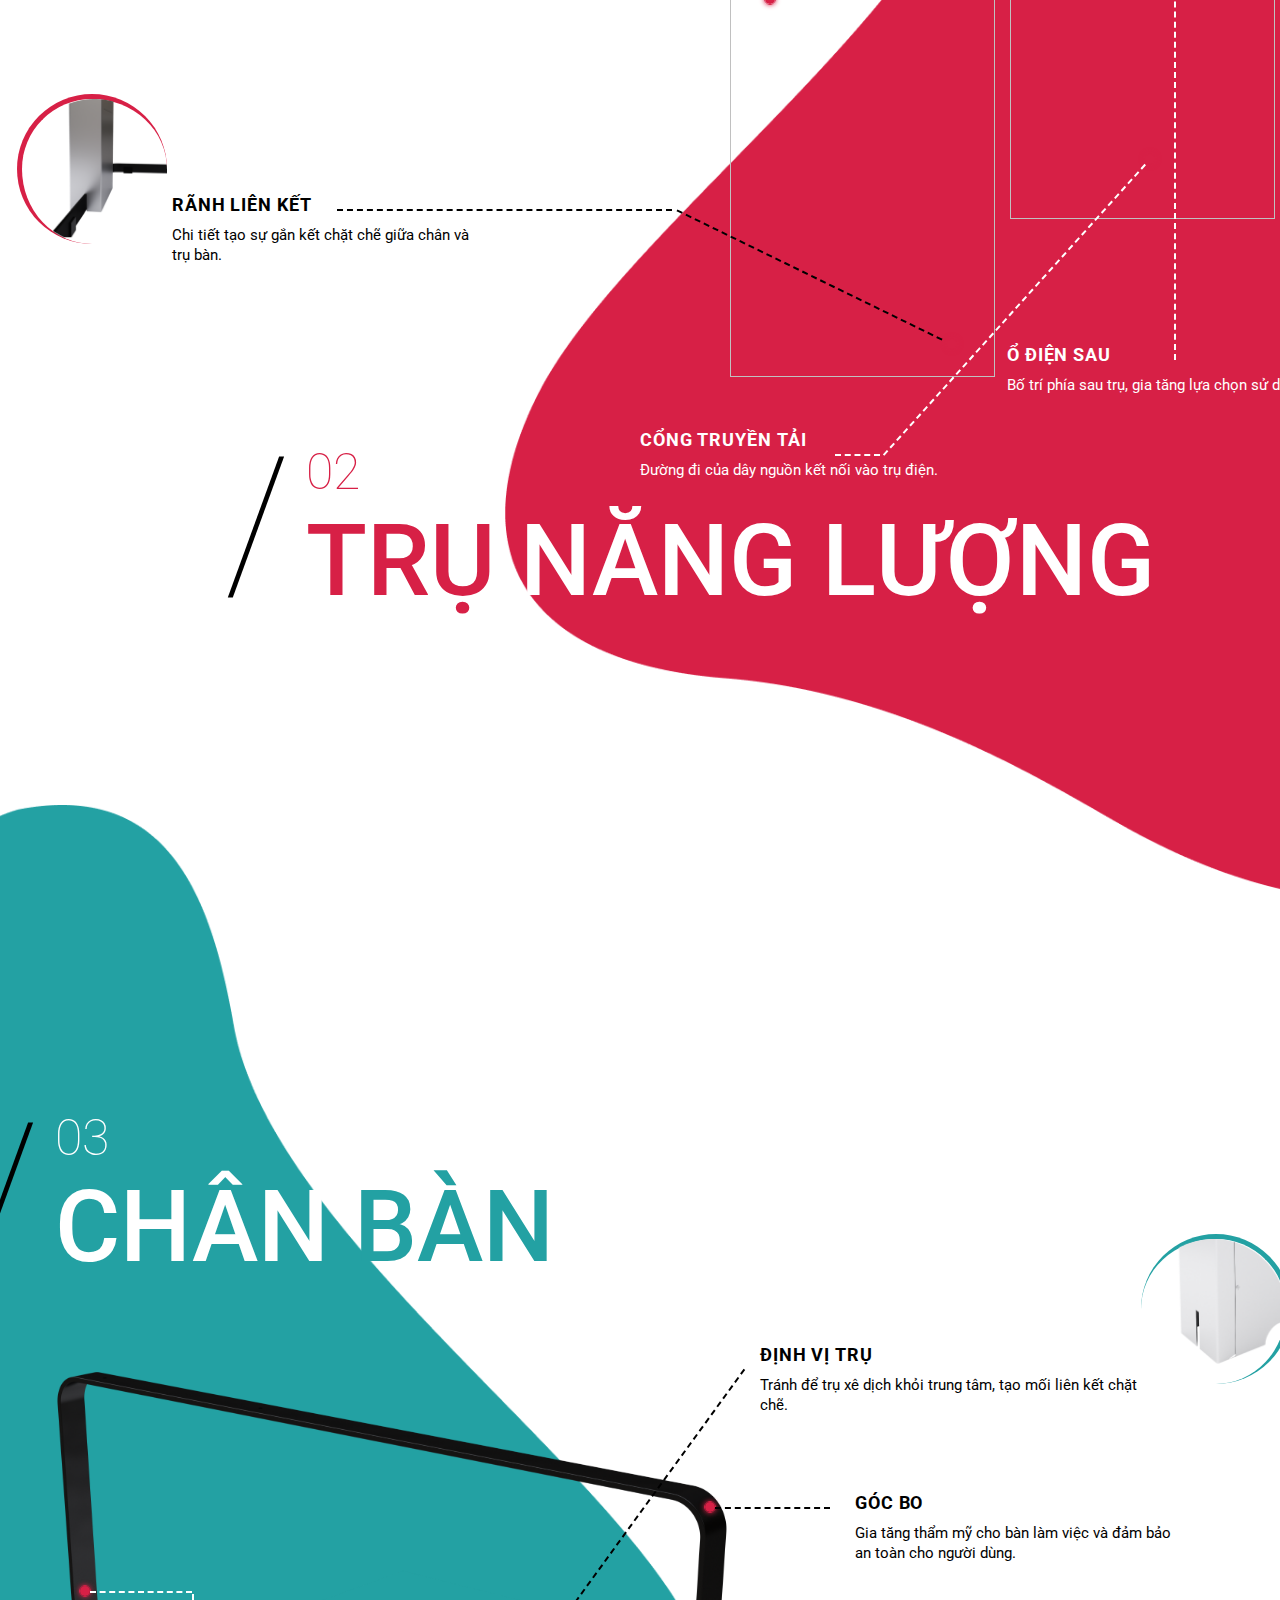
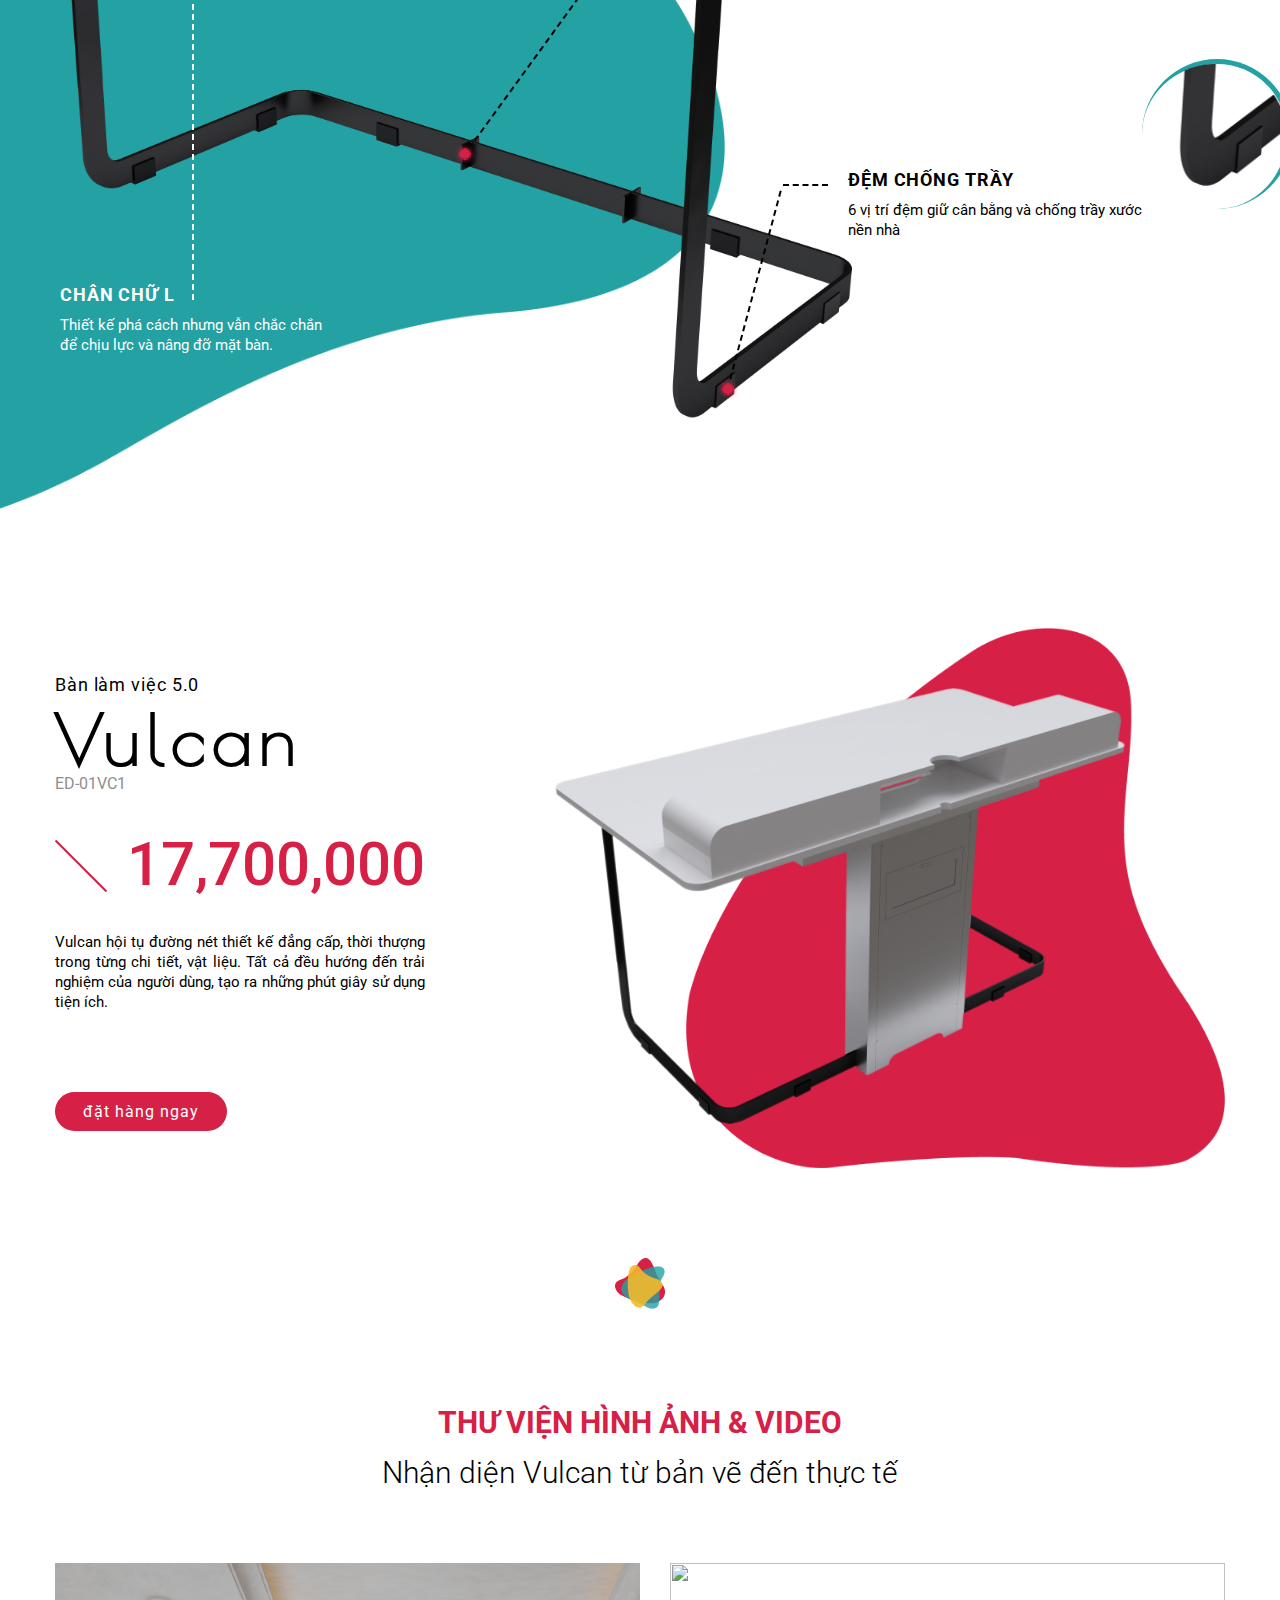
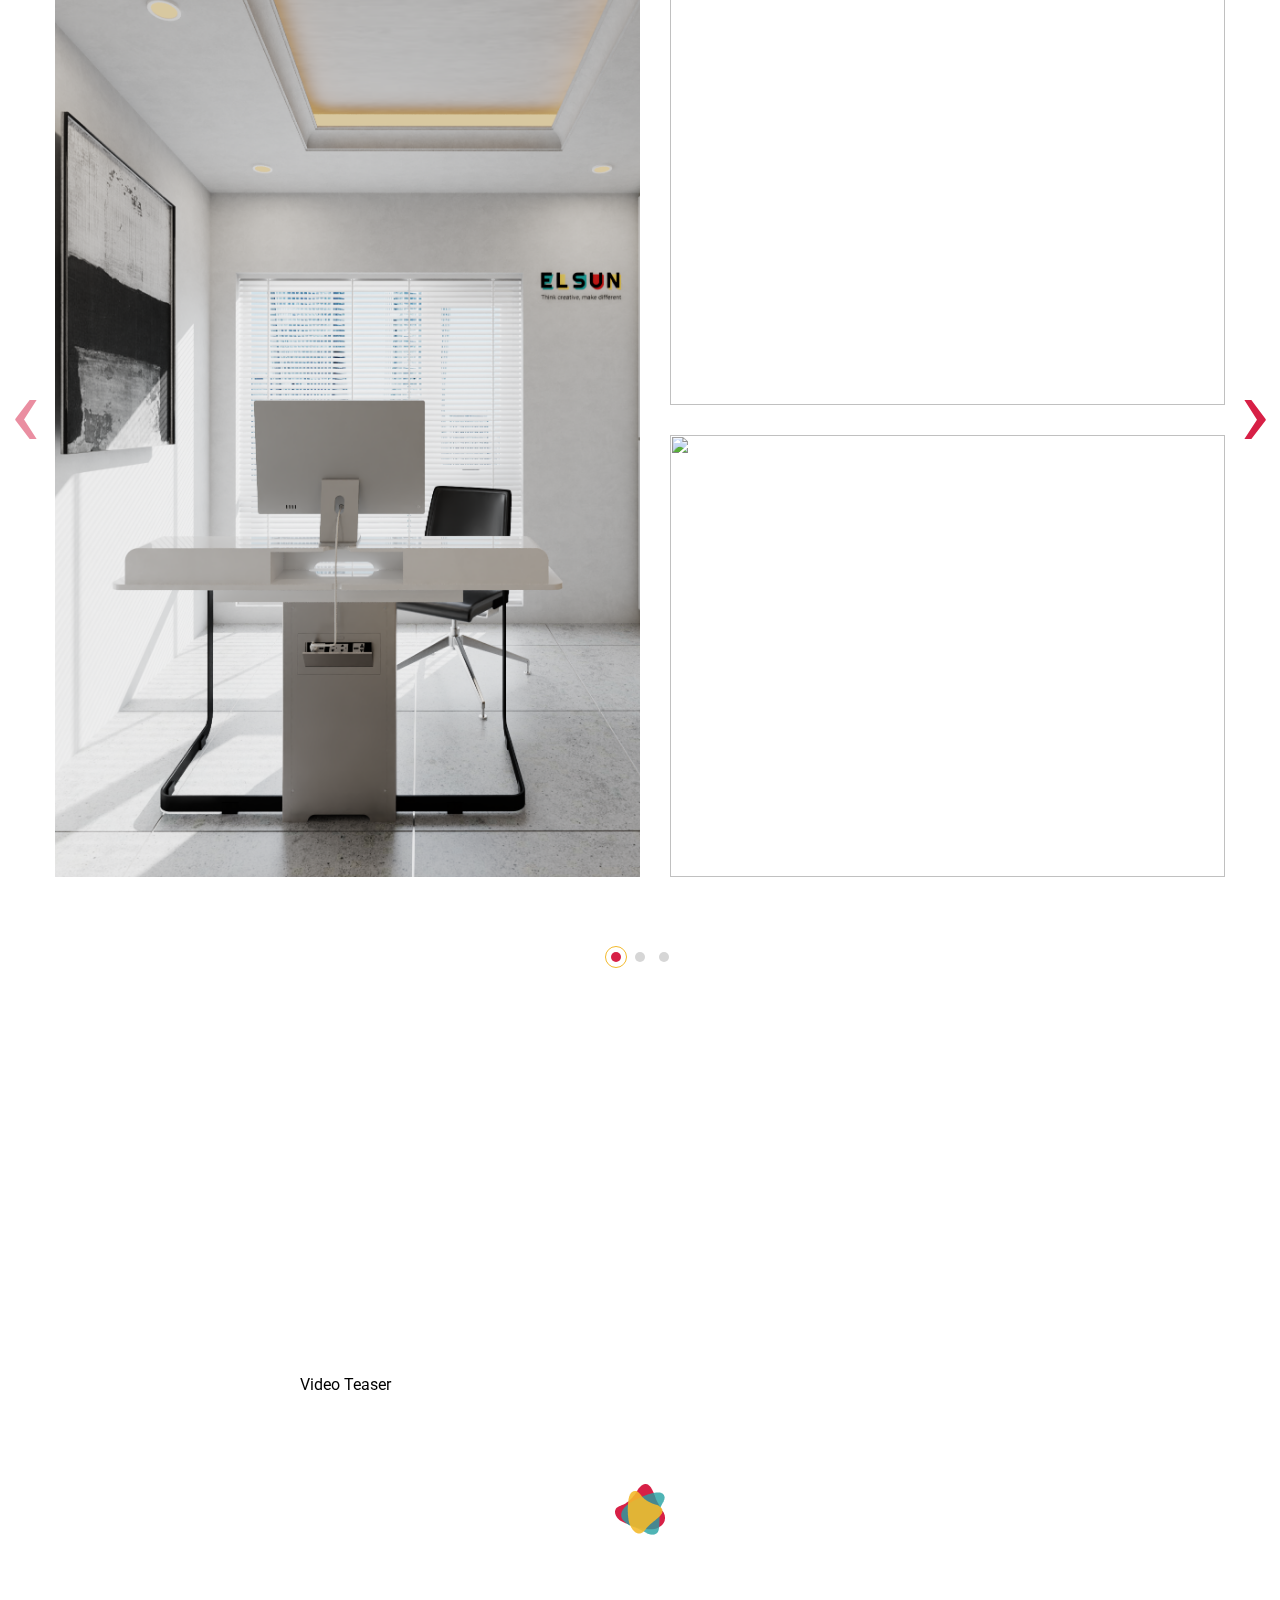
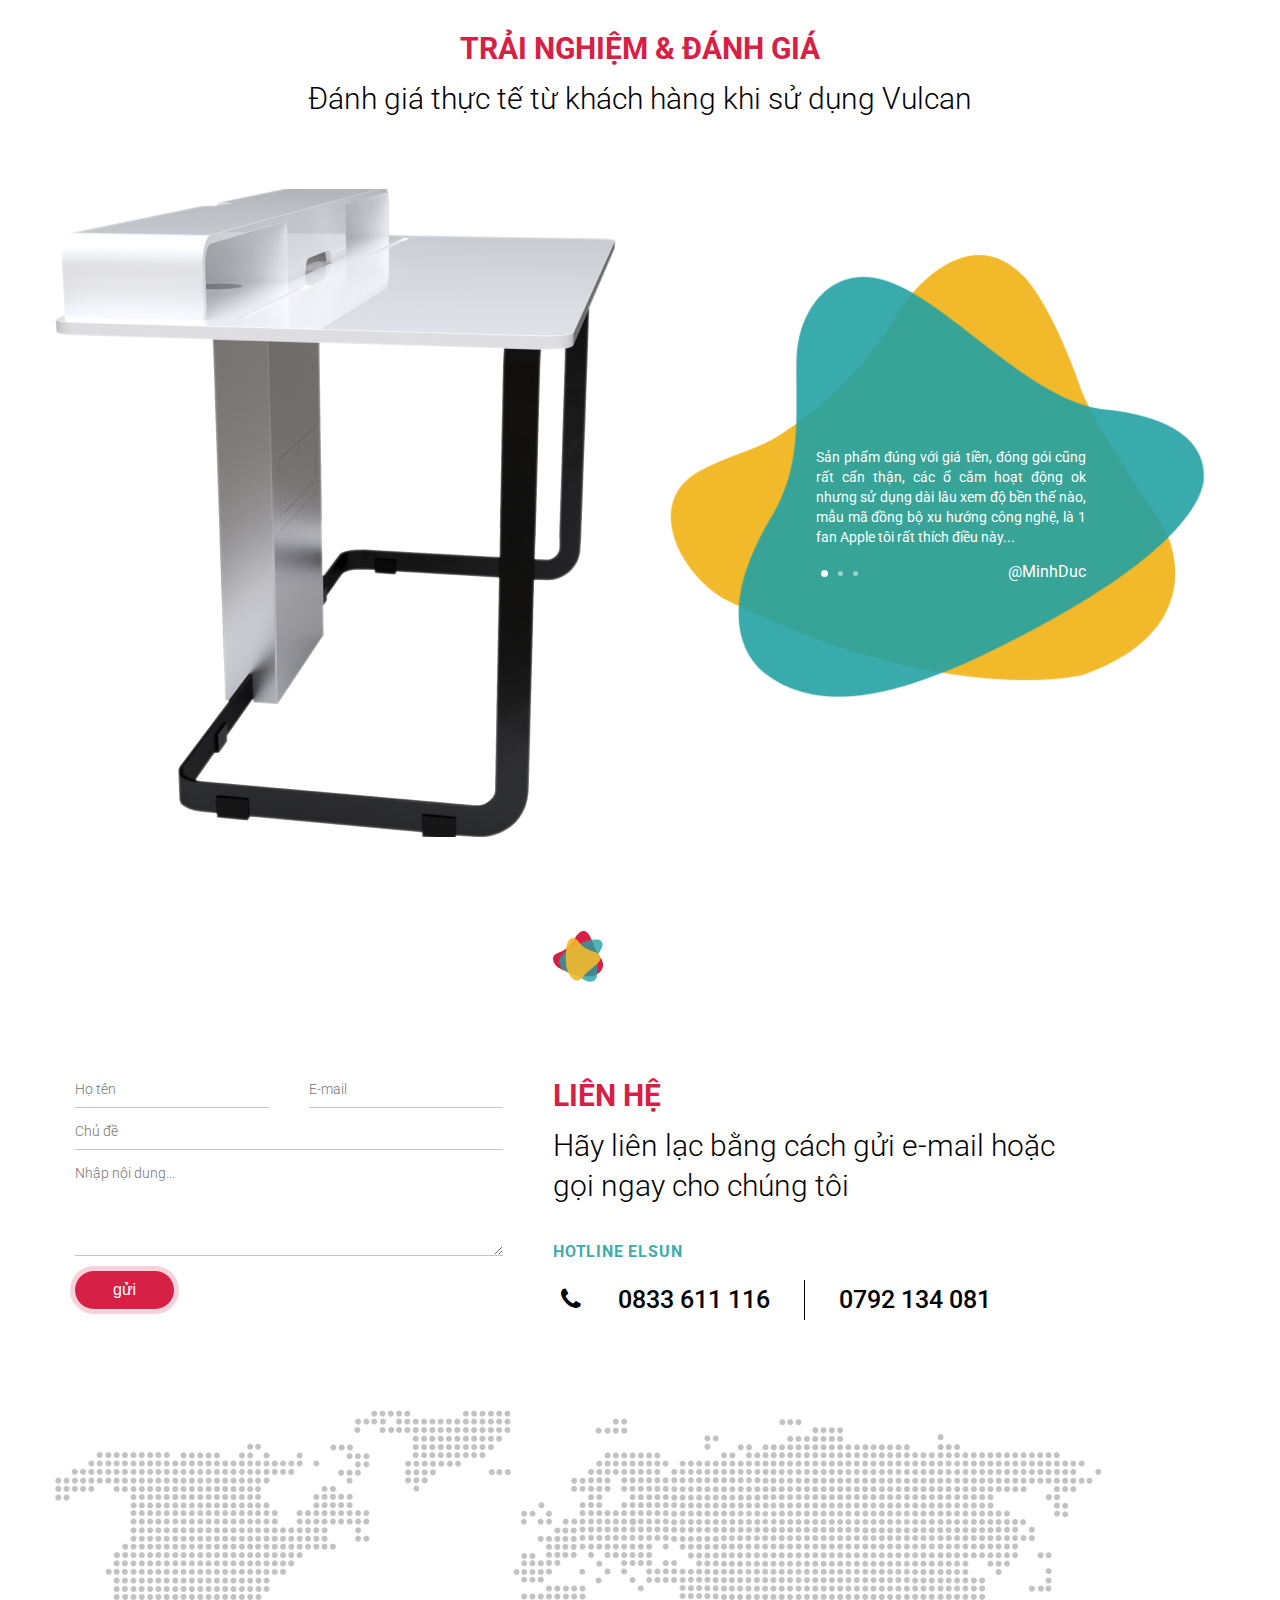
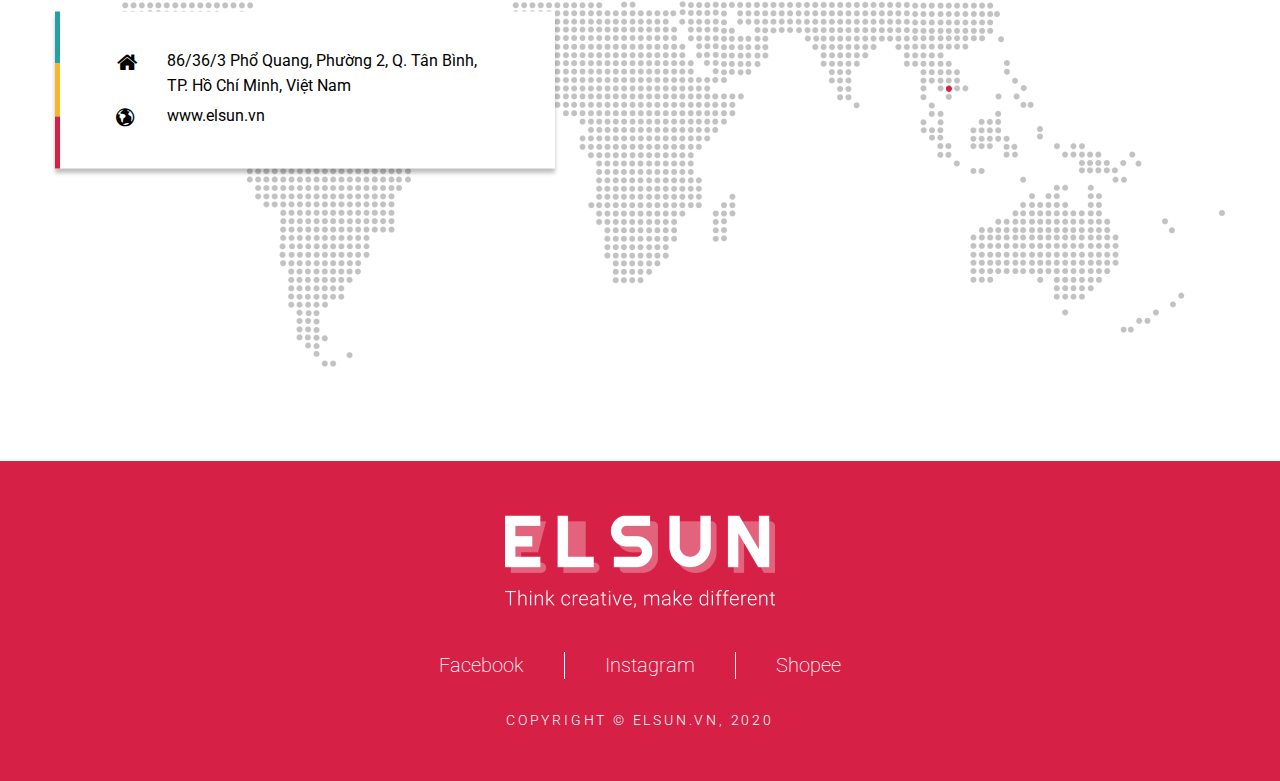
==== commit dcd87e04: "version 2" ====
--- a/index.html
+++ b/index.html
@@ -940,7 +940,7 @@
                   allowfullscreen
                 >
                 </iframe>
-                <span>Ra mắt chính thức</span>
+                <span>Video Teaser</span>
               </div>
               <!-- <div class="video-item">
                 <iframe
@@ -1278,7 +1278,7 @@
             <i class="fa-brands fa-facebook-messenger"></i>
           </div>
           <div class="scroll-buy btnModal">
-            <a href="">Đặt hàng ngay</a>
+            <a href="">đặt hàng ngay</a>
           </div>
         </div>
       </div>
--- a/assets/css/vulcan.css
+++ b/assets/css/vulcan.css
@@ -1082,7 +1082,7 @@
   position: relative;
 }
 .image360-desc {
-  max-width: 723px;
+  max-width: 730px;
   width: 100%;
   margin: 70px auto 0;
   color: #23a1a3;
@@ -1307,7 +1307,7 @@
 }
 .desc-1 {
   left: 475px;
-  top: -303px;
+  top: -295px;
   width: 343px;
 }
 
@@ -1328,7 +1328,7 @@
 }
 .desc-2 {
   width: 287px;
-  top: -281px;
+  top: -255px;
   left: 450px;
 }
 
@@ -1349,7 +1349,7 @@
 }
 .desc-3 {
   width: 270px;
-  top: -238px;
+  top: -215px;
   left: 382px;
 }
 .circle-4 {
@@ -1391,7 +1391,7 @@
 }
 .desc-5 {
   width: 300px;
-  top: -25px;
+  top: -10px;
   left: 274px;
 }
 
@@ -1470,7 +1470,7 @@
 .desc-7 {
   width: 256px;
   right: 790px;
-  top: -15px;
+  top: -10px;
 }
 
 .circle-8 {
@@ -1539,7 +1539,7 @@
 .desc-10 {
   width: 300px;
   right: 365px;
-  top: -85px;
+  top: -75px;
 }
 .image-4 {
   border-left: 5px solid var(--primary-color);
@@ -1566,7 +1566,7 @@
 .desc-11 {
   width: 300px;
   right: 545px;
-  top: -150px;
+  top: -145px;
 }
 .image-5 {
   border-left: 5px solid var(--primary-color);
@@ -1629,7 +1629,7 @@
 .desc-13 {
   width: 406px;
   left: 375px;
-  top: -479px;
+  top: -465px;
 }
 .image-7 {
   right: -150px;
@@ -1651,7 +1651,7 @@
 .desc-14 {
   width: 333px;
   left: 200px;
-  top: -20px;
+  top: -10px;
 }
 
 .circle-15 {
@@ -1672,7 +1672,7 @@
 
 .desc-15 {
   width: 319px;
-  top: -230px;
+  top: -215px;
   left: 185px;
 }
 
--- a/assets/css/multivulcan.css
+++ b/assets/css/multivulcan.css
@@ -1,3 +1,8 @@
+@media screen and(max-width: 1680px) {
+  .feature-image {
+    margin: 70px;
+  }
+}
 @media screen and (max-width: 1440px) {
   .slider {
     height: 100%;
